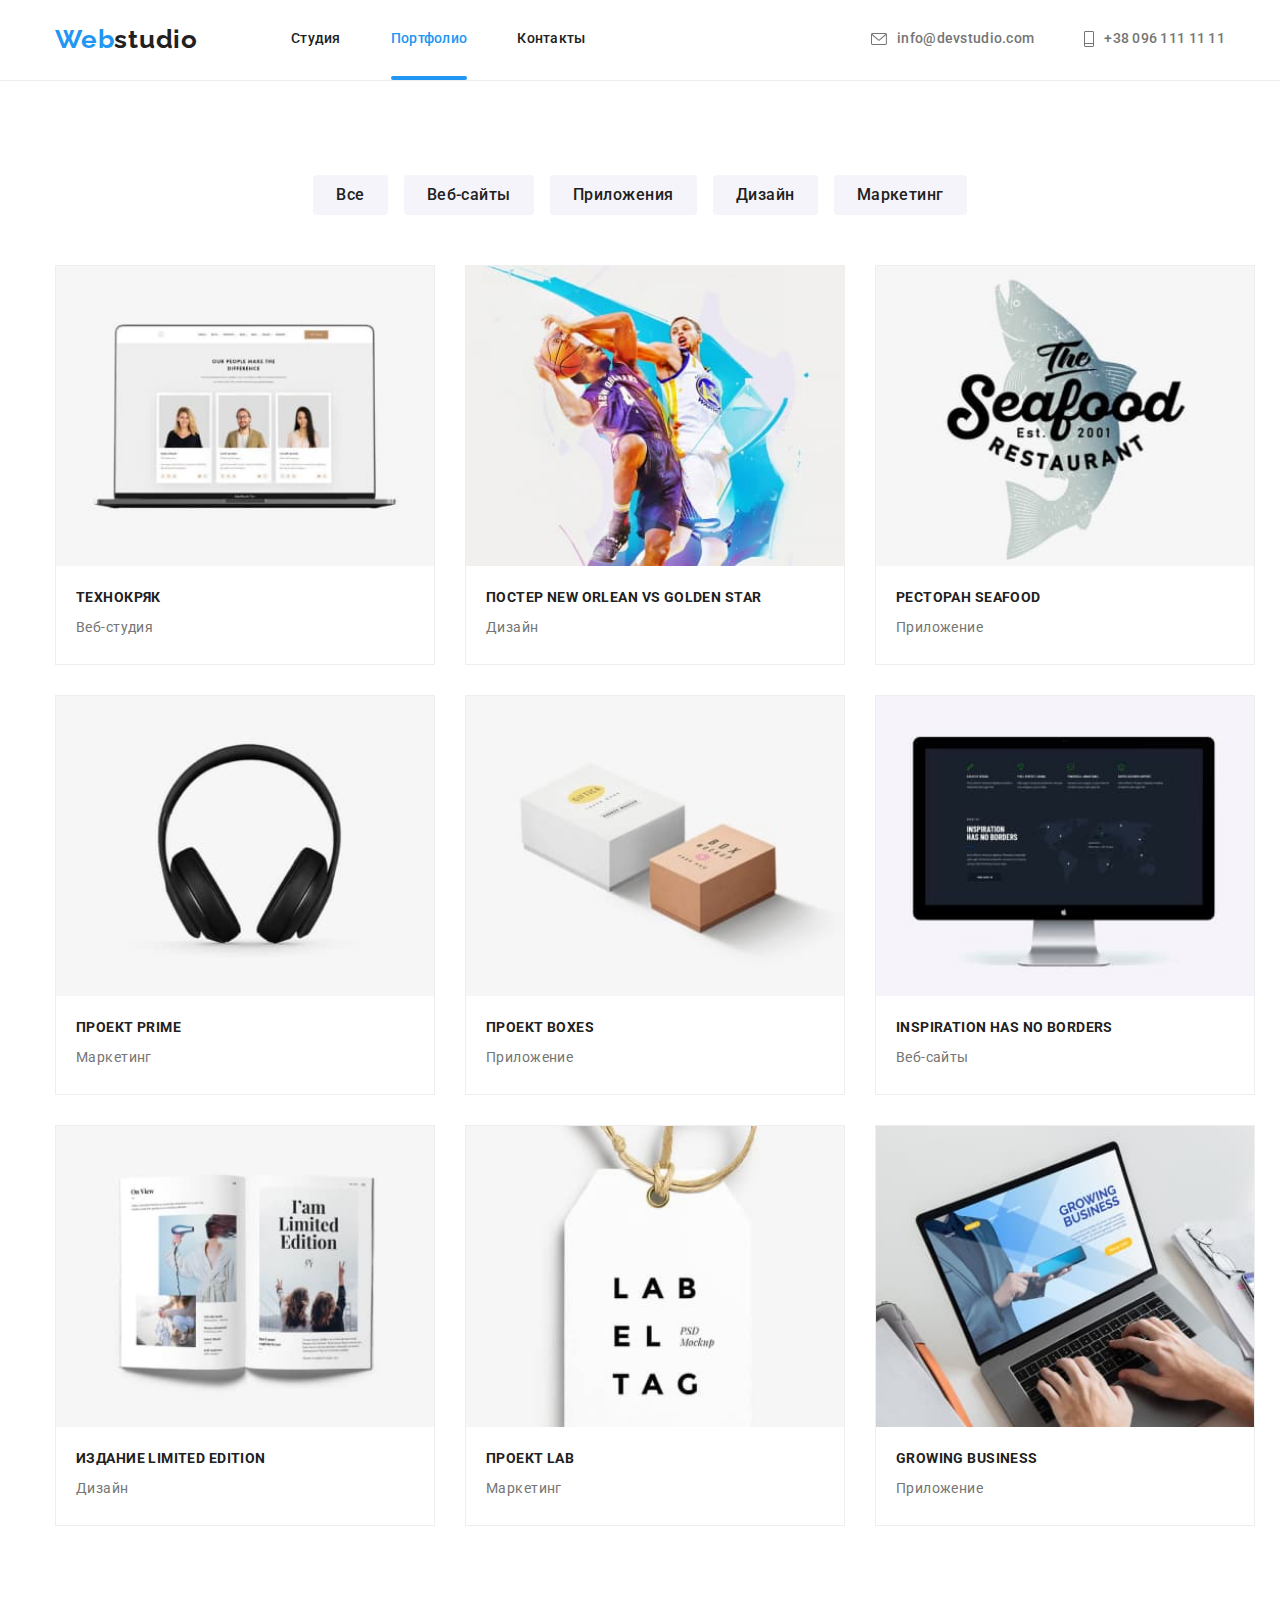
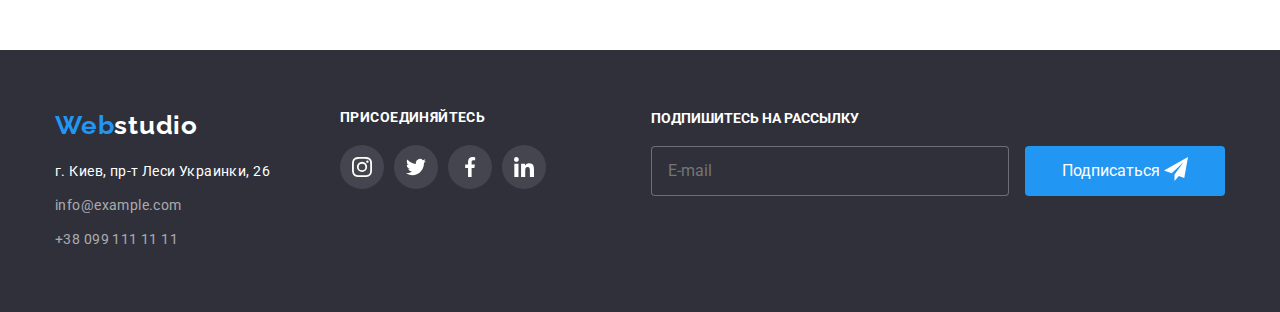
==== portfolio.html @ 9c96a037 "скопированы файлы дз7" ====
<!DOCTYPE html>
<html lang="ru">
<head>
    <meta charset="UTF-8">
    <meta http-equiv="X-UA-Compatible" content="IE=edge">
    <meta name="viewport" content="width=device-width, initial-scale=1.0">
    <link rel="preconnect" href="https://fonts.googleapis.com">
    <link rel="preconnect" href="https://fonts.gstatic.com" crossorigin>
    <link
        href="https://fonts.googleapis.com/css2?family=Oleo+Script&family=Raleway:wght@700&family=Roboto:wght@400;500;700;900&display=swap"
        rel="stylesheet">
    <!-- <link rel="stylesheet" href="./css/modern-normalize.css">
    <link rel="stylesheet" href="./css/styles.css"> -->
    <link rel="stylesheet" href="./css/main.min.css">
    <title class="title">Портфолио</title>
</head>
<body>
    <header class="header">
        <div class="container header__container">
        <!-- link to homepage-->
        <a class="header__logo link"  href="/"><span class="logocolor">Web</span>studio</a>
        <!--header nav section-->
        <nav class="header__nav">
            <ul class="list header__list">
                <li class="header__item"><a class="link header__link"  href="./index.html">Студия</a></li>
                <li class="header__item"><a class="link header__link current"  href="./portfolio.html">Портфолио</a></li>
                <li class="header__item"><a class="link header__link"  href="/Контакты">Контакты</a></li>
            </ul>
        </nav>
        <div class="header-contact">
            <ul class="list header__list">
                <!-- Link to e-mail address -->
                <li class="header__item">
                    <a class="link header__link-contact" href="mailto:info@devstudio.com">
                        <svg class="header__icon" width="16" height="12">
                            <use href="./images/symbol-defs.svg#icon-mail"></use>
                        </svg>
                        info@devstudio.com
                    </a>
                </li>
                <!-- Link to phone number  -->
                <li class="header__item">
                    <a class="link header__link-contact" href="tel:+380961111111">
                        <svg class="header__icon" width="10" height="16">
                            <use href="./images/symbol-defs.svg#icon-phone"></use>
                        </svg>
                        +38 096 111 11 11
                    </a>
                </li>
            </ul>
        </div>
        </div>
    </header>
    <main>
        <section class="main">
            <div class="container">
        <!-- section main-->
                <ul class="list main__list">
                    <li class="main__item"><button type="button" class="main__btn">Все</button></li>
                    <li class="main__item"><button type="button" class="main__btn">Веб-сайты</button></li>
                    <li class="main__item"><button type="button" class="main__btn">Приложения</button></li>
                    <li class="main__item"><button type="button" class="main__btn">Дизайн</button></li>
                    <li class="main__item"><button type="button" class="main__btn">Маркетинг</button></li>
                </ul>
            <!--section portfolio-->
                <ul class="list portfolio__list">
                    <li class="portfolio__item"><a class="link portfolio__link" href="">
                        <div class="overlay__thumb">
                        <img src="./images/technocryack.jpg" alt="ноутбук" width="370">
                            <div class="overlay__container">
                                <p class="overlay__text">Технокряк это современная площадка распространения коронавируса. Компании используют эту
                                    платформу для цифрового
                                    шпионажа и атак на защищённые сервера конкурентов.</p>
                            </div>
                            </div>
                            <div class="portfolio__card">
                            <h3 class="h3-title">Технокряк</h3>
                            <p class="p-text">Веб-студия</p>
                            </div>
                        </a>
                    </li>
                    <li class="portfolio__item"><a class="link portfolio__link" href="">
                        <div class="overlay__thumb">
                        <img src="./images/poster.jpg" alt="Постер" width="370">
                            <div class="overlay__container">
                                <p class="overlay__text">Технокряк это современная площадка распространения коронавируса. Компании используют эту
                                    платформу для цифрового
                                    шпионажа и атак на защищённые сервера конкурентов.</p>
                            </div>
                        </div>
                        <div class="portfolio__card">
                        <h3 class="h3-title">Постер New Orlean vs Golden Star</h3>
                        <p class="p-text">Дизайн</p>
                        </div>
                        </a>
                    </li>
                    <li class="portfolio__item"><a class="link portfolio__link" href="">
                        <div class="overlay__thumb">
                        <img src="./images/restoruantseafood.jpg" alt="Ресторан" width="370">
                            <div class="overlay__container">
                                <p class="overlay__text">Технокряк это современная площадка распространения коронавируса. Компании используют эту
                                    платформу для цифрового
                                    шпионажа и атак на защищённые сервера конкурентов.</p>
                            </div>
                        </div>
                        <div class="portfolio__card">
                        <h3 class="h3-title">Ресторан Seafood</h3>
                        <p class="p-text">Приложение</p>
                        </div>
                        </a>
                    </li>
                    <li class="portfolio__item"><a class="link portfolio__link" href="">
                        <div class="overlay__thumb">
                        <img src="./images/projectprime.jpg" alt="прайм" width="370">
                            <div class="overlay__container">
                                <p class="overlay__text">Технокряк это современная площадка распространения коронавируса. Компании используют эту
                                    платформу для цифрового
                                    шпионажа и атак на защищённые сервера конкурентов.</p>
                            </div>
                        </div>
                        <div class="portfolio__card">
                        <h3 class="h3-title">Проект Prime</h3>
                        <p class="p-text">Маркетинг</p>
                        </div>
                        </a>
                    </li>
                    <li class="portfolio__item"><a class="link portfolio__link" href="">
                        <div class="overlay__thumb">
                        <img src="./images/projectboxes.jpg" alt="коробочки" width="370">
                            <div class="overlay__container">
                                <p class="overlay__text">Технокряк это современная площадка распространения коронавируса. Компании используют эту
                                    платформу для цифрового
                                    шпионажа и атак на защищённые сервера конкурентов.</p>
                            </div>
                        </div>
                        <div class="portfolio__card">
                        <h3 class="h3-title">Проект Boxes</h3>
                        <p class="p-text">Приложение</p>
                        </div>
                        </a>
                    </li>
                    <li class="portfolio__item"><a class="link portfolio__link" href="">
                        <div class="overlay__thumb">
                        <img src="./images/insphasnoborders.jpg" alt="Вебсайт" width="370">
                            <div class="overlay__container">
                                <p class="overlay__text">Технокряк это современная площадка распространения коронавируса. Компании используют эту
                                    платформу для цифрового
                                    шпионажа и атак на защищённые сервера конкурентов.</p>
                            </div>
                        </div>
                        <div class="portfolio__card">
                        <h3 class="h3-title">Inspiration has no Borders</h3>
                        <p class="p-text">Веб-сайты</p>
                        </div>
                        </a>
                    </li>
                    <li class="portfolio__item"><a class="link portfolio__link" href="">
                        <div class="overlay__thumb">
                        <img src="./images/limedition.jpg" alt="журнал" width="370">
                            <div class="overlay__container">
                                <p class="overlay__text">Технокряк это современная площадка распространения коронавируса. Компании используют эту
                                    платформу для цифрового
                                    шпионажа и атак на защищённые сервера конкурентов.</p>
                            </div>
                        </div>
                        <div class="portfolio__card">
                        <h3 class="h3-title">Издание Limited Edition</h3>
                        <p class="p-text">Дизайн</p>
                        </div>
                        </a>
                    </li>
                    <li class="portfolio__item"><a class="link portfolio__link" href="">
                        <div class="overlay__thumb">
                        <img src="./images/projectlab.jpg" alt="Бирка" width="370">
                            <div class="overlay__container">
                                <p class="overlay__text">Технокряк это современная площадка распространения коронавируса. Компании используют эту
                                    платформу для цифрового
                                    шпионажа и атак на защищённые сервера конкурентов.</p>
                            </div>
                        </div>
                        <div class="portfolio__card">
                        <h3 class="h3-title">Проект LAB</h3>
                        <p class="p-text">Маркетинг</p>
                        </div>
                        </a>
                    </li>
                    <li class="portfolio__item"><a class="link portfolio__link" href="">
                        <div class="overlay__thumb">
                        <img src="./images/growingbusiness.jpg" alt="работа на ноутбуке" width="370">
                            <div class="overlay__container">
                                <p class="overlay__text">Технокряк это современная площадка распространения коронавируса. Компании используют эту
                                    платформу для цифрового
                                    шпионажа и атак на защищённые сервера конкурентов.</p>
                            </div>
                        </div>
                        <div class="portfolio__card">
                        <h3 class="h3-title">Growing Business</h3>
                        <p class="p-text">Приложение</p>
                        </div>
                        </a>
                    </li>
                </ul>
            </div>
        </section>
    </main>
<footer class="footer">
    <div class="container footer__container">
        <!--link to homepage-->
        <div class="footer__contact">
            <a class="footer__logo link" href="/"><span class="logocolor">Web</span>studio</a>
            <address class="footer__address">
                <ul class="list footer__list">
                    <li class="footer__item"><a class="link footer__link" href="https://goo.gl/maps/7gnmi9hPNEsTikb38"
                            target="_blank">г. Киев, пр-т Леси Украинки, 26</a></li>
                    <li class="footer__item"><a class="link footer__link footer__mail"
                            href="mailto:info@example.com">info@example.com</a></li>
                    <li class="footer__item"><a class="link footer__link footer__tel" href="tel:+380991111111">+38 099
                            111 11 11</a></li>
                </ul>
            </address>
        </div>
        <div>
            <h2 class="h2-title footer__title">ПРИСОЕДИНЯЙТЕСЬ</h2>
            <ul class="list footer__sociallist">
                <li class="footer__socialitem"><a class="link footer__sociallink" href="">
                        <svg class="footer__socialicon">
                            <use href="./images/symbol-defs.svg#icon-instagram"></use>
                        </svg>
                    </a></li>
                <li class="footer__socialitem"><a class="link footer__sociallink" href="">
                        <svg class="footer__socialicon">
                            <use href="./images/symbol-defs.svg#icon-twitter"></use>
                        </svg>
                    </a></li>
                <li class="footer__socialitem"><a class="link footer__sociallink" href="">
                        <svg class="footer__socialicon">
                            <use href="./images/symbol-defs.svg#icon-facebook"></use>
                        </svg>
                    </a></li>
                <li class="footer__socialitem"><a class="link footer__sociallink" href="">
                        <svg class="footer__socialicon">
                            <use href="./images/symbol-defs.svg#icon-linkedin"></use>
                        </svg>
                    </a></li>
            </ul>
        </div>
        <!-- form email-->
        <form action="#" class="form-email">
            <div class="form-email__field">
                <h3 class="form-email__title">ПОДПИШИТЕСЬ НА РАССЫЛКУ</h3>
                <input type="email" name="email" placeholder="E-mail" class="form-email__input">
                <button type="submit" class="form-email__button">
                    Подписаться<span>
                        <svg class="form-email__icon" width="24" height="24">
                            <use href="./images/symbol-defs.svg#icon-send"></use>
                        </svg>
                    </span>
                </button>



            </div>
        </form>
    </div>
</footer>

</body>
</html>
---- css/styles.css ----
p,
h1,
h2,
h3,
h4,
h5,
h6 {
  margin: 0;
}
ul {
  margin: 0;
  padding: 0;
}
button {
  cursor: pointer;
  border: none;
}
img {
  display: block;
  width: 100%;
  height: auto;
}

.container {
  width: 1200px;
  padding-left: 15px;
  padding-right: 15px;
  margin: 0 auto;
}
:root {
  --basecolor1: #ffffff;
  --basecolor2: #212121;
  --basecolor3hover: #2196f3;
}
body {
  font-family: Roboto, sans-serif;
  color: var(--basecolor2);
  background-color: var(--basecolor1);
  margin: 0;
}

.list {
  list-style: none;
}
.link {
  text-decoration: none;
}

.h2-title {
  font-weight: 700;
  font-size: 36px;
  line-height: 1.11;
  text-align: center;
  letter-spacing: 0.03em;

  color: var(--basecolor2);

  margin-bottom: 50px;
}
.h3-title {
  font-weight: 700;
  font-size: 14px;
  line-height: 1.14;
  letter-spacing: 0.03em;
  text-transform: uppercase;

  color: var(--basecolor2);

  padding-bottom: 10px;
}
.p-text {
  font-weight: 400;
  font-size: 14px;
  line-height: 1.71;
  letter-spacing: 0.03em;

  color: #757575;
}

/* ---header----*/
.header {
  background-color: inherit;
  border-bottom: 1px solid #ececec;
}
.header__container {
  display: flex;
  align-items: center;
  padding-top: 24px;
  padding-bottom: 25px;
}
.header__logo {
  font-family: Raleway;
  font-weight: 700;
  font-size: 26px;
  line-height: 1.19;
  letter-spacing: 0.03em;
  color: var(--basecolor2);
  margin-right: 93px;
}
.logocolor {
  font-family: Raleway;
  font-weight: 700;
  font-size: 26px;
  line-height: 1.19;
  letter-spacing: 0.03em;
  color: var(--basecolor3hover);
}

.header__list {
  display: flex;
}
.header-contact .link {
  font-weight: 500;
  font-size: 14px;
  line-height: 1.14;
  letter-spacing: 0.02em;
  color: #757575;
}
.header__item:not(:last-child) {
  margin-right: 50px;
}
.header__link {
  font-weight: 500;
  font-size: 14px;
  line-height: 1.14;
  letter-spacing: 0.02em;
  color: var(--basecolor2);
}
.header-contact {
  margin-left: auto;
}
.header__item:not(:last-child) {
  margin-right: 50px;
}
.header__item .link {
  display: flex;
  justify-content: center;
  align-items: center;
}

.header__link-contact {
  display: block;
  text-decoration: none;
}
.header__list .link {
  transition: color 250ms cubic-bezier(0.4, 0, 0.2, 1);
}

.header__list .link:hover,
.header__list .link:focus {
  color: var(--basecolor3hover);
}
.header__icon {
  margin-right: 10px;
  fill: currentColor;
}

/*---make order-- */
.make-order {
  background-color: #2f303a;
  background-image: linear-gradient(
      rgba(47, 48, 58, 0.4),
      rgba(47, 48, 58, 0.4)
    ),
    url(../images/makeorderbackground.jpg);
  background-repeat: no-repeat;
  background-position: center;
  background-size: cover;
  padding-top: 200px;
  padding-bottom: 200px;
}
.make-order__title {
  font-family: Roboto;
  font-style: normal;
  font-weight: 900;
  font-size: 44px;
  line-height: 60px;
  text-align: center;
  letter-spacing: 0.06em;
  text-transform: uppercase;
  color: var(--basecolor1);
  margin: 0 auto 30px;
  max-width: 700px;
}
.make-order__button {
  color: var(--basecolor1);
  background: var(--basecolor3hover);
  text-align: center;
  margin: 0 auto;
  display: block;
  width: 200px;
  height: 50px;
  box-shadow: 0px 4px 4px rgba(0, 0, 0, 0.15);
  border-radius: 4px;
  transition: color 250ms cubic-bezier(0.4, 0, 0.2, 1),
    background-color 250ms cubic-bezier(0.4, 0, 0.2, 1),
    box-shadow 250ms cubic-bezier(0.4, 0, 0.2, 1);
}
.make-order__button:hover,
.make-order__button:focus {
  background: #188ce8;
}
.current {
  color: var(--basecolor3hover);
  position: relative;
}
.current::after {
  content: "";
  position: absolute;
  width: 100%;
  height: 4px;
  border-radius: 4px;
  background-color: var(--basecolor3hover);
  left: 0;
  bottom: -33px;
}
/* ---features--- */
.features {
  padding-top: 94px;
}
.features__list {
  display: flex;
}
.features__item {
  width: 270px;
  margin-right: 30px;
}
.features__item:last-child {
  margin-right: 0;
}

.features__icon {
  display: flex;
  justify-content: center;
  align-items: center;
  height: 120px;
  border-radius: 4px;
  background-color: #f5f4fa;
  background-position: center;
  margin-bottom: 30px;
}

/* ---our work---- */
.our-work {
  padding-top: 94px;
  padding-bottom: 94px;
}
.our-work__list {
  display: flex;
}
.our-work__item + .our-work__item {
  margin-left: 30px;
}
.our-work__item:first-child {
  margin-left: 0;
}
.our-work__img {
  position: relative;
}
.our-work__text {
  position: absolute;
  width: 370px;
  height: 70px;
  display: flex;
  justify-content: center;
  align-items: center;
  bottom: 0;
  left: 0;
  font-size: 14px;
  font-weight: 700;
  line-height: 1, 14;
  letter-spacing: 0.03em;
  text-align: center;
  color: var(--basecolor1);
  background-color: rgba(47, 48, 58, 0.8);
}
/* --- our team--- */
.our-team {
  padding-top: 94px;
  background: #f5f4fa;
  padding-bottom: 94px;
}
.our-team__list {
  display: flex;
}
.our-team__item {
  width: 270px;
  background: var(--basecolor1);
  /* material shadow v1 */
  box-shadow: 0px 1px 3px rgba(0, 0, 0, 0.12), 0px 1px 1px rgba(0, 0, 0, 0.14),
    0px 2px 1px rgba(0, 0, 0, 0.2);
  border-radius: 0px 0px 4px 4px;
  margin-left: 30px;
  align-items: center;
}
.our-team__item:first-child {
  margin-left: 0;
}
.our-team__card {
  margin: 30px auto;
}

.our-team__name {
  margin-top: 30px;
  /* identical to box height */
  text-align: center;
  letter-spacing: 0.03em;
}
.our-team__post {
  /* identical to box height */
  text-align: center;
  letter-spacing: 0.03em;
}
.our-team__title {
  margin-bottom: 50px;
}
.our-team__sociallist {
  display: flex;
  justify-content: center;
}
.our-team__socialitem + .our-team__socialitem {
  margin-left: 10px;
}
.our-team__sociallink {
  width: 44px;
  height: 44px;
  display: flex;
  justify-content: center;
  align-items: center;
  border-radius: 50%;
  transition: background-color 250ms cubic-bezier(0.4, 0, 0.2, 1);
}
.our-team__sociallink:hover,
.our-team__sociallink:focus {
  background-color: var(--basecolor3hover);
}
.our-team__sociallink:hover .our-team__socialicon,
.our-team__sociallink:focus .our-team__socialicon {
  fill: var(--basecolor1);
}
.our-team__socialicon {
  width: 20px;
  height: 20px;
  fill: #afb1b8;
  transition: fill 250ms cubic-bezier(0.4, 0, 0.2, 1);
}

/* ---customers--- */
.customers {
  padding-top: 94px;
  padding-bottom: 94px;
}
.customers__title {
  margin-bottom: 50px;
}
.customers__list {
  display: flex;
  justify-content: center;
}
.customers__item {
  margin-right: 30px;
}
.customers__item:last-child {
  margin-right: 0;
}
.customers__item:hover {
  color: var(--basecolor3hover);
}
.customers__link {
  display: flex;
  justify-content: center;
  align-items: center;
  width: 170px;
  height: 92px;
  border: 1px solid;
  color: #afb1b8;
  border-color: #afb1b8;
  border-radius: 4px;
  transition: color 250ms cubic-bezier(0.4, 0, 0.2, 1),
    border-color 250ms cubic-bezier(0.4, 0, 0.2, 1);
}
.customers__link:hover,
.customers__link:focus {
  border-color: var(--basecolor3hover);
  color: var(--basecolor3hover);
}
.customers__icon {
  fill: currentColor;
}
/* ---footer---- */
.footer {
  background: #2f303a;
  padding-top: 60px;
  padding-bottom: 60px;
}
.footer__list {
}
.footer__item {
  margin-bottom: 10px;
}
.footer__item:last-child {
  margin-bottom: 0;
}
.footer__link {
  font-family: inherit;
  font-weight: 400;
  font-size: 14px;
  line-height: 1.71;
  letter-spacing: 0.03em;
  color: var(--basecolor1);
  transition: color 250ms cubic-bezier(0.4, 0, 0.2, 1);
}
.footer__link:hover,
.footer__link:focus {
  font-family: inherit;
  font-weight: 400;
  font-size: 14px;
  line-height: 1.71;
  letter-spacing: 0.03em;
  color: var(--basecolor3hover);
}
.footer__mail,
.footer__tel {
  color: rgba(255, 255, 255, 0.6);
}
.footer__logo {
  display: block;
  font-family: Raleway;
  font-style: normal;
  font-weight: 700;
  font-size: 26px;
  line-height: 1.19;
  letter-spacing: 0.03em;
  color: var(--basecolor1);
  margin-bottom: 20px;
}
.footer__address {
  font-style: normal;
}
.footer__container {
  display: flex;
}
.footer__contact {
  margin-right: 70px;
}
.footer__title {
  color: var(--basecolor1);
  font-size: 14px;
  line-height: 1, 17;
  text-align: left;
  margin-bottom: 20px;
}
.footer__sociallist {
  display: flex;
}
.footer__socialitem {
  margin-right: 10px;
}
.footer__sociallink {
  width: 44px;
  height: 44px;
  background-color: rgba(255, 255, 255, 0.1);
  display: flex;
  justify-content: center;
  align-items: center;
  border-radius: 50%;
  transition: background-color 250ms cubic-bezier(0.4, 0, 0.2, 1);
}
.footer__sociallink:hover {
  background-color: var(--basecolor3hover);
}
.footer__socialicon {
  width: 20px;
  height: 20px;
  fill: var(--basecolor1);
}

/* form email */
.form-email {
  display: block;
  margin-left: auto;
}
.form-email__title {
  font-style: bold;
  font-size: 14px;
  line-height: 1, 14;
  color: var(--basecolor1);
  margin-bottom: 20px;
}
.form-email__button {
  justify-content: center;
  width: 200px;
  height: 50px;
  background-color: var(--basecolor3hover);
  border-radius: 4px;
  margin-left: 12px;
  text-align: center;
  padding-bottom: 10px;
  color: var(--basecolor1);
}
.form-email__input {
  width: 358px;
  height: 50px;
  border: 1px solid rgba(255, 255, 255, 0.3);
  border-radius: 4px;
  background-color: #2f303a;
  color: var(--basecolor1);
  padding-left: 16px;
}
.form-email__field input {
  margin: 0;
}
.form-email__icon {
  fill: var(--basecolor1);
  transform: translateY(5px);
}
/* ---main---- */
.main {
  padding-top: 94px;
  padding-bottom: 94px;
}
.main__list {
  display: flex;
  justify-content: center;
  margin-bottom: 50px;
}
.main__item {
  margin-left: 8px;
  border-radius: 4px;
  cursor: pointer;
}
.main__item:first-child {
  margin-left: 0;
}
.main__item:not(:last-child) {
  margin-right: 8px;
}
.main__link {
}
.main__btn {
  padding: 6px 22px;
  border: 1px solid transparent;
  border-radius: 4px;
  font-family: inherit;
  font-weight: 500;
  font-size: 16px;
  line-height: 1.62;
  letter-spacing: 0.03em;
  background-color: #f5f4fa;
  color: var(--basecolor2);
  cursor: pointer;
  transition: color 250ms cubic-bezier(0.4, 0, 0.2, 1),
    background-color 250ms cubic-bezier(0.4, 0, 0.2, 1);
}
.main__list .main__btn:hover,
.main__list .main__btn:focus {
  color: var(--basecolor1);
  background: var(--basecolor3hover);
  box-shadow: 0px 3px 1px rgba(0, 0, 0, 0.1), 0px 1px 2px rgba(0, 0, 0, 0.08),
    0px 2px 2px rgba(0, 0, 0, 0.12);
}
.current-button {
  color: var(--basecolor1);
  background: var(--basecolor3hover);
  /* shadow-middle */
  box-shadow: 0px 3px 1px rgba(0, 0, 0, 0.1), 0px 1px 2px rgba(0, 0, 0, 0.08),
    0px 2px 2px rgba(0, 0, 0, 0.12);
}
/* ---portfolio---- */
.portfolio {
}
.portfolio__list {
  display: flex;
  flex-wrap: wrap;
  margin-left: -30px;
  margin-right: -30px;
}
.portfolio__item {
  flex-basis: calc((100% - 90px) / 3);
  margin-left: 30px;
  margin-bottom: 30px;
  background: var(--basecolor1);
  border: 1px solid #eeeeee;
}
.portfolio__list .portfolio__link:hover,
.portfolio__list .portfolio__link:focus {
  box-sizing: border-box;
  box-shadow: 1px 4px 6px 0px rgba(0, 0, 0, 0.161),
    0px 4px 4px 0px rgba(0, 0, 0, 0.059), 0px 1px 1px 0px rgba(0, 0, 0, 0.122);
}
.portfolio__card {
  padding: 24px 20px;
}
.portfolio__link {
  display: block;
  transition: box-shadow 250ms cubic-bezier(0.4, 0, 0.2, 1);
}
.overlay__thumb {
  position: relative;
  overflow: hidden;
  transition: 250ms cubic-bezier(0.4, 0, 0.2, 1);
}

.overlay__container {
  position: absolute;
  top: 0;
  left: 0;
  width: 100%;
  height: 100%;
  text-align: center;
  background-color: rgba(33, 150, 243, 0.9);
  transform: translateY(101%);
  transition: transform 250ms cubic-bezier(0.4, 0, 0.2, 1);
}
.overlay__text {
  font-family: Roboto;
  font-size: 18px;
  font-weight: 400;
  line-height: 1.56;
  letter-spacing: 0.03em;
  text-align: left;
  padding: 24px 63px;
  color: var(--basecolor1);
}

.portfolio__link:hover .overlay__container,
.portfolio__link:focus .overlay__container {
  transform: translateY(0);
}

/*--modal--*/

.backdrop {
  position: fixed;
  top: 0;
  left: 0;
  height: 100%;
  width: 100%;
  background-color: rgba(0, 0, 0, 0.2);
  transform: scale(1);
}
.backdrop.is-hidden {
  opacity: 0;
  pointer-events: none;
  visibility: hidden;
}
.modal {
  position: absolute;
  top: 50%;
  left: 50%;
  padding: 40px;
  width: 528px;
  height: 581px;
  background-color: var(--basecolor1);
  box-shadow: 0px 1px 3px rgba(0, 0, 0, 0.12), 0px 1px 1px rgba(0, 0, 0, 0.14),
    0px 2px 1px rgba(0, 0, 0, 0.2);
  border-radius: 4px;
  transform: translate(-50%, -50%) scale(1);
  opacity: 1;
  transition: transform 250ms cubic-bezier(0.4, 0, 0.2, 1),
    opacity 250ms cubic-bezier(0.4, 0, 0.2, 1),
    background-color 250ms cubic-bezier(0.4, 0, 0.2, 1);
}
.backdrop.is-hidden .modal {
  opacity: 0;
  transform: translate(-50%, -50%) scale(0.2);
}
.modal__button {
  position: absolute;
  top: 1vh;
  right: 1vw;
  width: 30px;
  height: 30px;
  border: 1px solid rgba(0, 0, 0, 0.1);
  border-radius: 50%;
  background-color: var(--basecolor1);
  display: flex;
  justify-content: center;
  align-items: center;
  box-sizing: border-box;
  transition: fill 250ms cubic-bezier(0.4, 0, 0.2, 1),
    box-shadow 250ms cubic-bezier(0.4, 0, 0.2, 1),
    background-color 250ms cubic-bezier(0.4, 0, 0.2, 1);
}
.icon-close {
  fill: var(--basecolor2);
}
.modal__button:hover > .icon-close {
  fill: var(--basecolor3hover);
}

.modal__title {
  font-weight: 700;
  font-size: 20px;
  line-height: 1.15;
  letter-spacing: 3%;
  text-align: center;
  margin-bottom: 20px;
}
.modal__input {
  font-weight: 12px;
  width: 100%;
  max-height: 40px;
  padding-top: 12px;
  padding-bottom: 12px;
  padding-left: 42px;
  border: 1px solid rgba(33, 33, 33, 0.2);
  border-radius: 4px;
  cursor: pointer;
  transition: border-color 250ms cubic-bezier(0.4, 0, 0.2, 1);
}
.modal__input:focus,
.modal__input:hover {
  border-color: var(--basecolor3hover);
}

.modal__btn {
  display: block;
  margin: 0 auto;
  width: 200px;
  height: 50px;
  color: var(--basecolor1);
  background-color: var(--basecolor3hover);
  box-shadow: 0px 1px 3px rgba(0, 0, 0, 0.12), 0px 1px 1px rgba(0, 0, 0, 0.14),
    0px 2px 1px rgba(0, 0, 0, 0.2);
  border-radius: 4px;
  margin-top: 20px;
  transition: background-color 250ms cubic-bezier(0.4, 0, 0.2, 1),
    box-shadow 250ms cubic-bezier(0.4, 0, 0.2, 1);
}
.modal__btn:hover,
.modal__btn:focus {
  background-color: #188ce8;
  box-shadow: 0px 1px 3px rgba(0, 0, 0, 0.12), 0px 1px 1px rgba(0, 0, 0, 0.14),
    0px 2px 1px rgba(0, 0, 0, 0.2);
}
.modal__field {
  position: relative;
  display: flex;
  flex-direction: column;
  margin-bottom: 10px;
}

.modal__label {
  display: block;
  box-sizing: border-box;
  margin-bottom: 5px;
  font-weight: 400;
  font-size: 12px;
  line-height: 1.17;
  color: #757575;
}
.checkbox {
  display: flex;
  align-items: center;
  justify-content: center;
}

.modal__icon-checkbox {
  position: absolute;
  top: 0;
  left: 0;
  display: inline-block;
  width: 16px;
  height: 15px;
  border: 2px solid var(--basecolor2);
  border-radius: 2px;
  cursor: pointer;
  transition: background-color 250ms cubic-bezier(0.4, 0, 0.2, 1),
    border-color 250ms cubic-bezier(0.4, 0, 0.2, 1);
}
.modal__input-checkbox {
  appearance: none;
  -moz-appearance: none;
  -webkit-appearance: none;
  position: absolute;
}

.modal__checkbox {
  position: relative;
  padding-left: 20px;
  font-weight: 400;
  font-size: 14px;
  line-height: 1.17;
  color: #757575;
}
.modal__input-textarea {
  min-height: 120px;
  resize: none;
  padding: 10px 20px;
}
.modal__icon {
  position: absolute;
  top: 50%;
  left: 15px;
  fill: var(--basecolor2);
  transition: fill 250ms cubic-bezier(0.4, 0, 0.2, 1);
}
.modal__link-checkbox {
  color: var(--basecolor3hover);
  padding-right: 5px;
}
.modal__input:focus ~ .modal__icon {
  fill: var(--basecolor3hover);
}
.modal__input-checkbox:checked + .modal__icon-checkbox {
  background-color: var(--basecolor3hover);
  background-image: url(../images/iconcheck.svg);
  background-size: contain;
  background-origin: border-box;
  border-color: var(--basecolor3hover);
}
---- css/main.min.css ----
/*! modern-normalize v1.1.0 | MIT License | https://github.com/sindresorhus/modern-normalize */*,::before,::after{box-sizing:border-box}html{line-height:1.15;-webkit-text-size-adjust:100%;-moz-tab-size:4;tab-size:4}body{margin:0;font-family:system-ui,-apple-system,"Segoe UI",Roboto,Helvetica,Arial,sans-serif,"Apple Color Emoji","Segoe UI Emoji"}hr{height:0;color:inherit}abbr[title]{text-decoration:underline dotted}b,strong{font-weight:bolder}code,kbd,samp,pre{font-family:ui-monospace, SFMono-Regular, Consolas, "Liberation Mono", Menlo, monospace;font-size:1em}small{font-size:80%}sub,sup{font-size:75%;line-height:0;position:relative;vertical-align:baseline}sub{bottom:-0.25em}sup{top:-0.5em}table{text-indent:0;border-color:inherit}button,input,optgroup,select,textarea{font-family:inherit;font-size:100%;line-height:1.15;margin:0}button,select{text-transform:none}button,[type="button"],[type="reset"],[type="submit"]{-webkit-appearance:button}::-moz-focus-inner{border-style:none;padding:0}:-moz-focusring{outline:1px dotted ButtonText}:-moz-ui-invalid{box-shadow:none}legend{padding:0}progress{vertical-align:baseline}::-webkit-inner-spin-button,::-webkit-outer-spin-button{height:auto}[type="search"]{-webkit-appearance:textfield;outline-offset:-2px}::-webkit-search-decoration{-webkit-appearance:none}::-webkit-file-upload-button{-webkit-appearance:button;font:inherit}summary{display:list-item}:root{--basecolor1: #ffffff;--basecolor2: #212121;--basecolor3hover: #2196f3}p,h1,h2,h3,h4,h5,h6{margin:0}ul{margin:0;padding:0}button{cursor:pointer;border:none}img{display:block;width:100%;height:auto}.h2-title{font-weight:700;font-size:36px;line-height:1.11;text-align:center;letter-spacing:0.03em;color:var(--basecolor2);margin-bottom:50px}.h3-title{font-weight:700;font-size:14px;line-height:1.14;letter-spacing:0.03em;text-transform:uppercase;color:var(--basecolor2);padding-bottom:10px}.p-text{font-weight:400;font-size:14px;line-height:1.71;letter-spacing:0.03em;color:#757575}.container{width:1200px;padding-left:15px;padding-right:15px;margin:0 auto}body{font-family:Roboto, sans-serif;color:var(--basecolor2);background-color:var(--basecolor1);margin:0}.list{list-style:none}.link{text-decoration:none}.header{background-color:inherit;border-bottom:1px solid #ececec}.header__container{display:flex;align-items:center;padding-top:24px;padding-bottom:25px}.header__logo{font-family:Raleway;font-weight:700;font-size:26px;line-height:1.19;letter-spacing:0.03em;color:var(--basecolor2);margin-right:93px}.logocolor{font-family:Raleway;font-weight:700;font-size:26px;line-height:1.19;letter-spacing:0.03em;color:var(--basecolor3hover)}.header__list{display:flex}.header-contact .link{font-weight:500;font-size:14px;line-height:1.14;letter-spacing:0.02em;color:#757575}.header__item:not(:last-child){margin-right:50px}.header__link{font-weight:500;font-size:14px;line-height:1.14;letter-spacing:0.02em;color:var(--basecolor2)}.header-contact{margin-left:auto}.header__item:not(:last-child){margin-right:50px}.header__item .link{display:flex;justify-content:center;align-items:center}.header__link-contact{display:block;text-decoration:none}.header__list .link{transition:color 250ms cubic-bezier(0.4, 0, 0.2, 1)}.header__list .link:hover,.header__list .link:focus{color:var(--basecolor3hover)}.header__icon{margin-right:10px;fill:currentColor}@media (max-width: 480px){.header__list{display:none}}.make-order{background-color:#2f303a;background-image:linear-gradient(rgba(47,48,58,0.4), rgba(47,48,58,0.4)),url(../images/makeorderbackground.jpg);background-repeat:no-repeat;background-position:center;background-size:cover;padding-top:200px;padding-bottom:200px}.make-order__title{font-family:Roboto;font-style:normal;font-weight:900;font-size:44px;line-height:1.36;text-align:center;letter-spacing:0.06em;text-transform:uppercase;color:var(--basecolor1);margin:0 auto 30px;max-width:700px}.make-order__button{color:var(--basecolor1);background:var(--basecolor3hover);text-align:center;margin:0 auto;display:block;width:200px;height:50px;box-shadow:0px 4px 4px rgba(0,0,0,0.15);border-radius:4px;transition:color 250ms cubic-bezier(0.4, 0, 0.2, 1),background-color 250ms cubic-bezier(0.4, 0, 0.2, 1),box-shadow 250ms cubic-bezier(0.4, 0, 0.2, 1)}.make-order__button:hover,.make-order__button:focus{background:#188ce8}.current{color:var(--basecolor3hover);position:relative}.current::after{content:"";position:absolute;width:100%;height:4px;border-radius:4px;background-color:var(--basecolor3hover);left:0;bottom:-33px}@media (max-width: 480px){.make-order__title{font-size:26px;line-height:1.61}}.features{padding-top:94px}.features__list{display:flex}.features__item{width:270px;margin-right:30px}.features__item:last-child{margin-right:0}.features__icon{display:flex;justify-content:center;align-items:center;height:120px;border-radius:4px;background-color:#f5f4fa;background-position:center;margin-bottom:30px}.our-work{padding-top:94px;padding-bottom:94px}.our-work__list{display:flex}.our-work__item+.our-work__item{margin-left:30px}.our-work__item:first-child{margin-left:0}.our-work__img{position:relative}.our-work__text{position:absolute;width:370px;height:70px;display:flex;justify-content:center;align-items:center;bottom:0;left:0;font-size:14px;font-weight:700;line-height:1, 14;letter-spacing:0.03em;text-align:center;color:var(--basecolor1);background-color:rgba(47,48,58,0.8)}.our-team{padding-top:94px;background:#f5f4fa;padding-bottom:94px}.our-team__list{display:flex}.our-team__item{width:270px;background:var(--basecolor1);box-shadow:0px 1px 3px rgba(0,0,0,0.12),0px 1px 1px rgba(0,0,0,0.14),0px 2px 1px rgba(0,0,0,0.2);border-radius:0px 0px 4px 4px;margin-left:30px;align-items:center}.our-team__item:first-child{margin-left:0}.our-team__card{margin:30px auto}.our-team__name{margin-top:30px;text-align:center;letter-spacing:0.03em}.our-team__post{text-align:center;letter-spacing:0.03em}.our-team__title{margin-bottom:50px}.our-team__sociallist{display:flex;justify-content:center}.our-team__socialitem+.our-team__socialitem{margin-left:10px}.our-team__sociallink{width:44px;height:44px;display:flex;justify-content:center;align-items:center;border-radius:50%;transition:background-color 250ms cubic-bezier(0.4, 0, 0.2, 1)}.our-team__sociallink:hover,.our-team__sociallink:focus{background-color:var(--basecolor3hover)}.our-team__sociallink:hover .our-team__socialicon,.our-team__sociallink:focus .our-team__socialicon{fill:var(--basecolor1)}.our-team__socialicon{width:20px;height:20px;fill:#afb1b8;transition:fill 250ms cubic-bezier(0.4, 0, 0.2, 1)}.customers{padding-top:94px;padding-bottom:94px}.customers__title{margin-bottom:50px}.customers__list{display:flex;justify-content:center}.customers__item{margin-right:30px}.customers__item:hover{color:var(--basecolor3hover)}.customers__item:last-child{margin-right:0}.customers__link{display:flex;justify-content:center;align-items:center;width:170px;height:92px;border:1px solid;color:#afb1b8;border-color:#afb1b8;border-radius:4px;transition:color 250ms cubic-bezier(0.4, 0, 0.2, 1),border-color 250ms cubic-bezier(0.4, 0, 0.2, 1)}.customers__link:hover,.customers__link:focus{border-color:var(--basecolor3hover);color:var(--basecolor3hover)}.customers__icon{fill:currentColor}.footer{background:#2f303a;padding-top:60px;padding-bottom:60px}.footer__item{margin-bottom:10px}.footer__item:last-child{margin-bottom:0}.footer__link{font-family:inherit;font-weight:400;font-size:14px;line-height:1.71;letter-spacing:0.03em;color:var(--basecolor1);transition:color 250ms cubic-bezier(0.4, 0, 0.2, 1)}.footer__link:hover,.footer__link:focus{color:var(--basecolor3hover)}.footer__mail,.footer__tel{color:rgba(255,255,255,0.6)}.footer__logo{display:block;font-family:Raleway;font-style:normal;font-weight:700;font-size:26px;line-height:1.19;letter-spacing:0.03em;color:var(--basecolor1);margin-bottom:20px}.footer__address{font-style:normal}.footer__container{display:flex}.footer__contact{margin-right:70px}.footer__title{color:var(--basecolor1);font-size:14px;line-height:1, 17;text-align:left;margin-bottom:20px}.footer__sociallist{display:flex}.footer__socialitem{margin-right:10px}.footer__sociallink{width:44px;height:44px;background-color:rgba(255,255,255,0.1);display:flex;justify-content:center;align-items:center;border-radius:50%;transition:background-color 250ms cubic-bezier(0.4, 0, 0.2, 1)}.footer__sociallink:hover{background-color:var(--basecolor3hover)}.footer__socialicon{width:20px;height:20px;fill:var(--basecolor1)}.form-email{display:block;margin-left:auto}.form-email__title{font-style:bold;font-size:14px;line-height:1, 14;color:var(--basecolor1);margin-bottom:20px}.form-email__button{justify-content:center;width:200px;height:50px;background-color:var(--basecolor3hover);border-radius:4px;margin-left:12px;text-align:center;padding-bottom:10px;color:var(--basecolor1)}.form-email__input{width:358px;height:50px;border:1px solid rgba(255,255,255,0.3);border-radius:4px;background-color:#2f303a;color:var(--basecolor1);padding-left:16px}.form-email__field input{margin:0}.form-email__icon{fill:var(--basecolor1);transform:translateY(5px)}.main{padding-top:94px;padding-bottom:94px}.main__list{display:flex;justify-content:center;margin-bottom:50px}.main__item{margin-left:8px;border-radius:4px;cursor:pointer}.main__item:first-child{margin-left:0}.main__item:not(:last-child){margin-right:8px}.main__btn{padding:6px 22px;border:1px solid transparent;border-radius:4px;font-family:inherit;font-weight:500;font-size:16px;line-height:1.62;letter-spacing:0.03em;background-color:#f5f4fa;color:var(--basecolor2);cursor:pointer;transition:color 250ms cubic-bezier(0.4, 0, 0.2, 1),background-color 250ms cubic-bezier(0.4, 0, 0.2, 1)}.main__list .main__btn:hover,.main__list .main__btn:focus{color:var(--basecolor1);background:var(--basecolor3hover);box-shadow:0px 3px 1px rgba(0,0,0,0.1),0px 1px 2px rgba(0,0,0,0.08),0px 2px 2px rgba(0,0,0,0.12)}.current-button{color:var(--basecolor1);background:var(--basecolor3hover);box-shadow:0px 3px 1px rgba(0,0,0,0.1),0px 1px 2px rgba(0,0,0,0.08),0px 2px 2px rgba(0,0,0,0.12)}.portfolio__list{display:flex;flex-wrap:wrap;margin-left:-30px;margin-right:-30px}.portfolio__item{flex-basis:calc((100% - 90px) / 3);margin-left:30px;margin-bottom:30px;background:var(--basecolor1);border:1px solid #eeeeee}.portfolio__card{padding:24px 20px}.portfolio__link{display:block;transition:box-shadow 250ms cubic-bezier(0.4, 0, 0.2, 1)}.portfolio__link:hover .overlay__container,.portfolio__link:focus .overlay__container{transform:translateY(0)}.portfolio__list .portfolio__link:hover .overlay__container:hover,.portfolio__list .portfolio__link:hover .overlay__container:focus,.portfolio__list .portfolio__link:focus .overlay__container:hover,.portfolio__list .portfolio__link:focus .overlay__container:focus{box-sizing:border-box;box-shadow:1px 4px 6px 0px rgba(0,0,0,0.161),0px 4px 4px 0px rgba(0,0,0,0.059),0px 1px 1px 0px rgba(0,0,0,0.122)}.overlay__thumb{position:relative;overflow:hidden;transition:250ms cubic-bezier(0.4, 0, 0.2, 1)}.overlay__container{position:absolute;top:0;left:0;width:100%;height:100%;text-align:center;background-color:rgba(33,150,243,0.9);transform:translateY(101%);transition:transform 250ms cubic-bezier(0.4, 0, 0.2, 1)}.overlay__text{font-family:Roboto;font-size:18px;font-weight:400;line-height:1.56;letter-spacing:0.03em;text-align:left;padding:24px 63px;color:var(--basecolor1)}.backdrop{position:fixed;top:0;left:0;height:100%;width:100%;background-color:rgba(0,0,0,0.2);transform:scale(1)}.backdrop.is-hidden{opacity:0;pointer-events:none;visibility:hidden}.modal{position:absolute;top:50%;left:50%;padding:40px;width:528px;height:581px;background-color:var(--basecolor1);box-shadow:0px 1px 3px rgba(0,0,0,0.12),0px 1px 1px rgba(0,0,0,0.14),0px 2px 1px rgba(0,0,0,0.2);border-radius:4px;transform:translate(-50%, -50%) scale(1);opacity:1;transition:transform 250ms cubic-bezier(0.4, 0, 0.2, 1),opacity 250ms cubic-bezier(0.4, 0, 0.2, 1),background-color 250ms cubic-bezier(0.4, 0, 0.2, 1)}.backdrop.is-hidden .modal{opacity:0;transform:translate(-50%, -50%) scale(0.2)}.modal__button{position:absolute;top:1vh;right:1vw;width:30px;height:30px;border:1px solid rgba(0,0,0,0.1);border-radius:50%;background-color:var(--basecolor1);display:flex;justify-content:center;align-items:center;box-sizing:border-box;transition:fill 250ms cubic-bezier(0.4, 0, 0.2, 1),box-shadow 250ms cubic-bezier(0.4, 0, 0.2, 1),background-color 250ms cubic-bezier(0.4, 0, 0.2, 1)}.icon-close{fill:var(--basecolor2)}.modal__button:hover>.icon-close{fill:var(--basecolor3hover)}.modal__title{font-weight:700;font-size:20px;line-height:1.15;letter-spacing:3%;text-align:center;margin-bottom:20px}.modal__input{font-weight:12px;width:100%;max-height:40px;padding-top:12px;padding-bottom:12px;padding-left:42px;border:1px solid rgba(33,33,33,0.2);border-radius:4px;cursor:pointer;transition:border-color 250ms cubic-bezier(0.4, 0, 0.2, 1)}.modal__input:focus,.modal__input:hover{border-color:var(--basecolor3hover)}.modal__btn{display:block;margin:0 auto;width:200px;height:50px;color:var(--basecolor1);background-color:var(--basecolor3hover);box-shadow:0px 1px 3px rgba(0,0,0,0.12),0px 1px 1px rgba(0,0,0,0.14),0px 2px 1px rgba(0,0,0,0.2);border-radius:4px;margin-top:20px;transition:background-color 250ms cubic-bezier(0.4, 0, 0.2, 1),box-shadow 250ms cubic-bezier(0.4, 0, 0.2, 1)}.modal__btn:hover,.modal__btn:focus{background-color:#188ce8;box-shadow:0px 1px 3px rgba(0,0,0,0.12),0px 1px 1px rgba(0,0,0,0.14),0px 2px 1px rgba(0,0,0,0.2)}.modal__field{position:relative;display:flex;flex-direction:column;margin-bottom:10px}.modal__label{display:block;box-sizing:border-box;margin-bottom:5px;font-weight:400;font-size:12px;line-height:1.17;color:#757575}.checkbox{display:flex;align-items:center;justify-content:center}.icon-checkbox{position:absolute;top:0;left:0;display:inline-block;width:16px;height:15px;border:2px solid var(--basecolor2);border-radius:2px;cursor:pointer;transition:background-color 250ms cubic-bezier(0.4, 0, 0.2, 1),border-color 250ms cubic-bezier(0.4, 0, 0.2, 1)}.modalinput-checkbox{appearance:none;-moz-appearance:none;-webkit-appearance:none;position:absolute}.modal__checkbox{position:relative;padding-left:20px;font-weight:400;font-size:14px;line-height:1.17;color:#757575}.modal__input--textarea{min-height:120px;resize:none;padding:10px 20px}.modal__icon{position:absolute;top:50%;left:15px;fill:var(--basecolor2);transition:fill 250ms cubic-bezier(0.4, 0, 0.2, 1)}.modal__input:focus ~ .modal__icon{fill:var(--basecolor3hover)}.modal__link--checkbox{color:var(--basecolor3hover);padding-right:5px}.modalinput-checkbox:checked+.icon-checkbox{background-color:var(--basecolor3hover);background-image:url(../images/iconcheck.svg);background-size:contain;background-origin:border-box;border-color:var(--basecolor3hover)}
/*# sourceMappingURL=main.min.css.map */
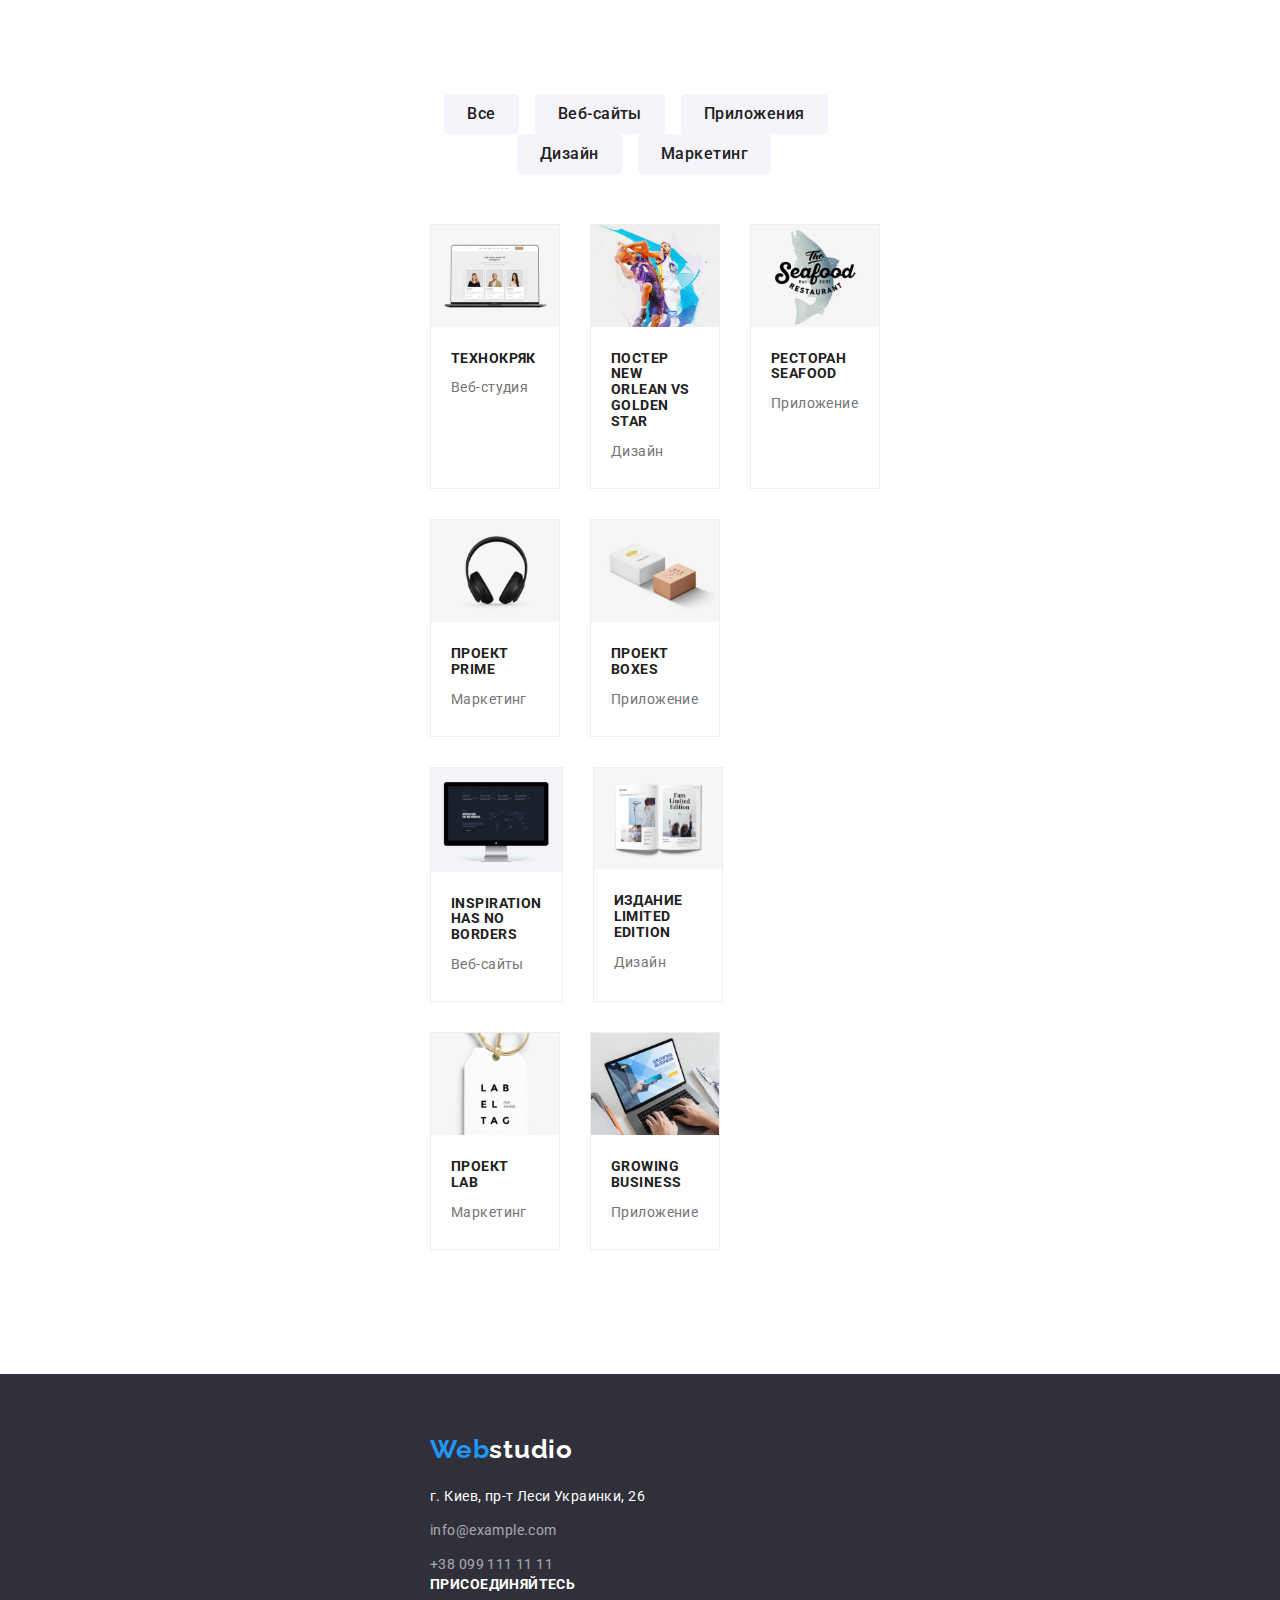
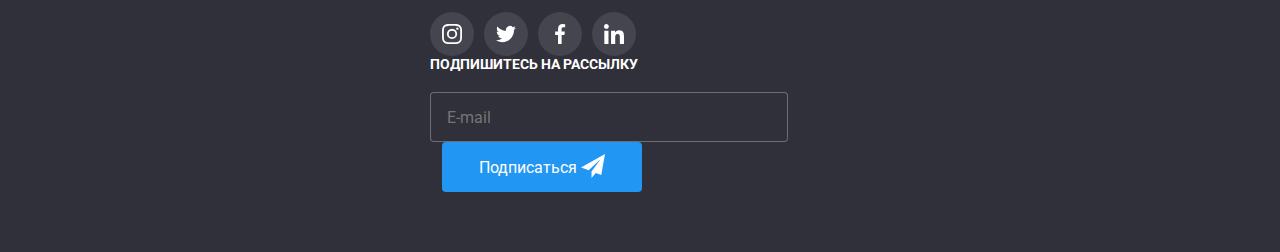
==== commit 7a631bf0: "работа над дз" ====
--- a/portfolio.html
+++ b/portfolio.html
@@ -15,11 +15,11 @@
     <title class="title">Портфолио</title>
 </head>
 <body>
-    <header class="header">
+    <!-- <header class="header">
         <div class="container header__container">
-        <!-- link to homepage-->
+       
         <a class="header__logo link"  href="/"><span class="logocolor">Web</span>studio</a>
-        <!--header nav section-->
+        
         <nav class="header__nav">
             <ul class="list header__list">
                 <li class="header__item"><a class="link header__link"  href="./index.html">Студия</a></li>
@@ -29,7 +29,7 @@
         </nav>
         <div class="header-contact">
             <ul class="list header__list">
-                <!-- Link to e-mail address -->
+                
                 <li class="header__item">
                     <a class="link header__link-contact" href="mailto:info@devstudio.com">
                         <svg class="header__icon" width="16" height="12">
@@ -38,7 +38,7 @@
                         info@devstudio.com
                     </a>
                 </li>
-                <!-- Link to phone number  -->
+            
                 <li class="header__item">
                     <a class="link header__link-contact" href="tel:+380961111111">
                         <svg class="header__icon" width="10" height="16">
@@ -50,7 +50,7 @@
             </ul>
         </div>
         </div>
-    </header>
+    </header> -->
     <main>
         <section class="main">
             <div class="container">
--- a/css/main.min.css
+++ b/css/main.min.css
@@ -1,2 +1,2 @@
-/*! modern-normalize v1.1.0 | MIT License | https://github.com/sindresorhus/modern-normalize */*,::before,::after{box-sizing:border-box}html{line-height:1.15;-webkit-text-size-adjust:100%;-moz-tab-size:4;tab-size:4}body{margin:0;font-family:system-ui,-apple-system,"Segoe UI",Roboto,Helvetica,Arial,sans-serif,"Apple Color Emoji","Segoe UI Emoji"}hr{height:0;color:inherit}abbr[title]{text-decoration:underline dotted}b,strong{font-weight:bolder}code,kbd,samp,pre{font-family:ui-monospace, SFMono-Regular, Consolas, "Liberation Mono", Menlo, monospace;font-size:1em}small{font-size:80%}sub,sup{font-size:75%;line-height:0;position:relative;vertical-align:baseline}sub{bottom:-0.25em}sup{top:-0.5em}table{text-indent:0;border-color:inherit}button,input,optgroup,select,textarea{font-family:inherit;font-size:100%;line-height:1.15;margin:0}button,select{text-transform:none}button,[type="button"],[type="reset"],[type="submit"]{-webkit-appearance:button}::-moz-focus-inner{border-style:none;padding:0}:-moz-focusring{outline:1px dotted ButtonText}:-moz-ui-invalid{box-shadow:none}legend{padding:0}progress{vertical-align:baseline}::-webkit-inner-spin-button,::-webkit-outer-spin-button{height:auto}[type="search"]{-webkit-appearance:textfield;outline-offset:-2px}::-webkit-search-decoration{-webkit-appearance:none}::-webkit-file-upload-button{-webkit-appearance:button;font:inherit}summary{display:list-item}:root{--basecolor1: #ffffff;--basecolor2: #212121;--basecolor3hover: #2196f3}p,h1,h2,h3,h4,h5,h6{margin:0}ul{margin:0;padding:0}button{cursor:pointer;border:none}img{display:block;width:100%;height:auto}.h2-title{font-weight:700;font-size:36px;line-height:1.11;text-align:center;letter-spacing:0.03em;color:var(--basecolor2);margin-bottom:50px}.h3-title{font-weight:700;font-size:14px;line-height:1.14;letter-spacing:0.03em;text-transform:uppercase;color:var(--basecolor2);padding-bottom:10px}.p-text{font-weight:400;font-size:14px;line-height:1.71;letter-spacing:0.03em;color:#757575}.container{width:1200px;padding-left:15px;padding-right:15px;margin:0 auto}body{font-family:Roboto, sans-serif;color:var(--basecolor2);background-color:var(--basecolor1);margin:0}.list{list-style:none}.link{text-decoration:none}.header{background-color:inherit;border-bottom:1px solid #ececec}.header__container{display:flex;align-items:center;padding-top:24px;padding-bottom:25px}.header__logo{font-family:Raleway;font-weight:700;font-size:26px;line-height:1.19;letter-spacing:0.03em;color:var(--basecolor2);margin-right:93px}.logocolor{font-family:Raleway;font-weight:700;font-size:26px;line-height:1.19;letter-spacing:0.03em;color:var(--basecolor3hover)}.header__list{display:flex}.header-contact .link{font-weight:500;font-size:14px;line-height:1.14;letter-spacing:0.02em;color:#757575}.header__item:not(:last-child){margin-right:50px}.header__link{font-weight:500;font-size:14px;line-height:1.14;letter-spacing:0.02em;color:var(--basecolor2)}.header-contact{margin-left:auto}.header__item:not(:last-child){margin-right:50px}.header__item .link{display:flex;justify-content:center;align-items:center}.header__link-contact{display:block;text-decoration:none}.header__list .link{transition:color 250ms cubic-bezier(0.4, 0, 0.2, 1)}.header__list .link:hover,.header__list .link:focus{color:var(--basecolor3hover)}.header__icon{margin-right:10px;fill:currentColor}@media (max-width: 480px){.header__list{display:none}}.make-order{background-color:#2f303a;background-image:linear-gradient(rgba(47,48,58,0.4), rgba(47,48,58,0.4)),url(../images/makeorderbackground.jpg);background-repeat:no-repeat;background-position:center;background-size:cover;padding-top:200px;padding-bottom:200px}.make-order__title{font-family:Roboto;font-style:normal;font-weight:900;font-size:44px;line-height:1.36;text-align:center;letter-spacing:0.06em;text-transform:uppercase;color:var(--basecolor1);margin:0 auto 30px;max-width:700px}.make-order__button{color:var(--basecolor1);background:var(--basecolor3hover);text-align:center;margin:0 auto;display:block;width:200px;height:50px;box-shadow:0px 4px 4px rgba(0,0,0,0.15);border-radius:4px;transition:color 250ms cubic-bezier(0.4, 0, 0.2, 1),background-color 250ms cubic-bezier(0.4, 0, 0.2, 1),box-shadow 250ms cubic-bezier(0.4, 0, 0.2, 1)}.make-order__button:hover,.make-order__button:focus{background:#188ce8}.current{color:var(--basecolor3hover);position:relative}.current::after{content:"";position:absolute;width:100%;height:4px;border-radius:4px;background-color:var(--basecolor3hover);left:0;bottom:-33px}@media (max-width: 480px){.make-order__title{font-size:26px;line-height:1.61}}.features{padding-top:94px}.features__list{display:flex}.features__item{width:270px;margin-right:30px}.features__item:last-child{margin-right:0}.features__icon{display:flex;justify-content:center;align-items:center;height:120px;border-radius:4px;background-color:#f5f4fa;background-position:center;margin-bottom:30px}.our-work{padding-top:94px;padding-bottom:94px}.our-work__list{display:flex}.our-work__item+.our-work__item{margin-left:30px}.our-work__item:first-child{margin-left:0}.our-work__img{position:relative}.our-work__text{position:absolute;width:370px;height:70px;display:flex;justify-content:center;align-items:center;bottom:0;left:0;font-size:14px;font-weight:700;line-height:1, 14;letter-spacing:0.03em;text-align:center;color:var(--basecolor1);background-color:rgba(47,48,58,0.8)}.our-team{padding-top:94px;background:#f5f4fa;padding-bottom:94px}.our-team__list{display:flex}.our-team__item{width:270px;background:var(--basecolor1);box-shadow:0px 1px 3px rgba(0,0,0,0.12),0px 1px 1px rgba(0,0,0,0.14),0px 2px 1px rgba(0,0,0,0.2);border-radius:0px 0px 4px 4px;margin-left:30px;align-items:center}.our-team__item:first-child{margin-left:0}.our-team__card{margin:30px auto}.our-team__name{margin-top:30px;text-align:center;letter-spacing:0.03em}.our-team__post{text-align:center;letter-spacing:0.03em}.our-team__title{margin-bottom:50px}.our-team__sociallist{display:flex;justify-content:center}.our-team__socialitem+.our-team__socialitem{margin-left:10px}.our-team__sociallink{width:44px;height:44px;display:flex;justify-content:center;align-items:center;border-radius:50%;transition:background-color 250ms cubic-bezier(0.4, 0, 0.2, 1)}.our-team__sociallink:hover,.our-team__sociallink:focus{background-color:var(--basecolor3hover)}.our-team__sociallink:hover .our-team__socialicon,.our-team__sociallink:focus .our-team__socialicon{fill:var(--basecolor1)}.our-team__socialicon{width:20px;height:20px;fill:#afb1b8;transition:fill 250ms cubic-bezier(0.4, 0, 0.2, 1)}.customers{padding-top:94px;padding-bottom:94px}.customers__title{margin-bottom:50px}.customers__list{display:flex;justify-content:center}.customers__item{margin-right:30px}.customers__item:hover{color:var(--basecolor3hover)}.customers__item:last-child{margin-right:0}.customers__link{display:flex;justify-content:center;align-items:center;width:170px;height:92px;border:1px solid;color:#afb1b8;border-color:#afb1b8;border-radius:4px;transition:color 250ms cubic-bezier(0.4, 0, 0.2, 1),border-color 250ms cubic-bezier(0.4, 0, 0.2, 1)}.customers__link:hover,.customers__link:focus{border-color:var(--basecolor3hover);color:var(--basecolor3hover)}.customers__icon{fill:currentColor}.footer{background:#2f303a;padding-top:60px;padding-bottom:60px}.footer__item{margin-bottom:10px}.footer__item:last-child{margin-bottom:0}.footer__link{font-family:inherit;font-weight:400;font-size:14px;line-height:1.71;letter-spacing:0.03em;color:var(--basecolor1);transition:color 250ms cubic-bezier(0.4, 0, 0.2, 1)}.footer__link:hover,.footer__link:focus{color:var(--basecolor3hover)}.footer__mail,.footer__tel{color:rgba(255,255,255,0.6)}.footer__logo{display:block;font-family:Raleway;font-style:normal;font-weight:700;font-size:26px;line-height:1.19;letter-spacing:0.03em;color:var(--basecolor1);margin-bottom:20px}.footer__address{font-style:normal}.footer__container{display:flex}.footer__contact{margin-right:70px}.footer__title{color:var(--basecolor1);font-size:14px;line-height:1, 17;text-align:left;margin-bottom:20px}.footer__sociallist{display:flex}.footer__socialitem{margin-right:10px}.footer__sociallink{width:44px;height:44px;background-color:rgba(255,255,255,0.1);display:flex;justify-content:center;align-items:center;border-radius:50%;transition:background-color 250ms cubic-bezier(0.4, 0, 0.2, 1)}.footer__sociallink:hover{background-color:var(--basecolor3hover)}.footer__socialicon{width:20px;height:20px;fill:var(--basecolor1)}.form-email{display:block;margin-left:auto}.form-email__title{font-style:bold;font-size:14px;line-height:1, 14;color:var(--basecolor1);margin-bottom:20px}.form-email__button{justify-content:center;width:200px;height:50px;background-color:var(--basecolor3hover);border-radius:4px;margin-left:12px;text-align:center;padding-bottom:10px;color:var(--basecolor1)}.form-email__input{width:358px;height:50px;border:1px solid rgba(255,255,255,0.3);border-radius:4px;background-color:#2f303a;color:var(--basecolor1);padding-left:16px}.form-email__field input{margin:0}.form-email__icon{fill:var(--basecolor1);transform:translateY(5px)}.main{padding-top:94px;padding-bottom:94px}.main__list{display:flex;justify-content:center;margin-bottom:50px}.main__item{margin-left:8px;border-radius:4px;cursor:pointer}.main__item:first-child{margin-left:0}.main__item:not(:last-child){margin-right:8px}.main__btn{padding:6px 22px;border:1px solid transparent;border-radius:4px;font-family:inherit;font-weight:500;font-size:16px;line-height:1.62;letter-spacing:0.03em;background-color:#f5f4fa;color:var(--basecolor2);cursor:pointer;transition:color 250ms cubic-bezier(0.4, 0, 0.2, 1),background-color 250ms cubic-bezier(0.4, 0, 0.2, 1)}.main__list .main__btn:hover,.main__list .main__btn:focus{color:var(--basecolor1);background:var(--basecolor3hover);box-shadow:0px 3px 1px rgba(0,0,0,0.1),0px 1px 2px rgba(0,0,0,0.08),0px 2px 2px rgba(0,0,0,0.12)}.current-button{color:var(--basecolor1);background:var(--basecolor3hover);box-shadow:0px 3px 1px rgba(0,0,0,0.1),0px 1px 2px rgba(0,0,0,0.08),0px 2px 2px rgba(0,0,0,0.12)}.portfolio__list{display:flex;flex-wrap:wrap;margin-left:-30px;margin-right:-30px}.portfolio__item{flex-basis:calc((100% - 90px) / 3);margin-left:30px;margin-bottom:30px;background:var(--basecolor1);border:1px solid #eeeeee}.portfolio__card{padding:24px 20px}.portfolio__link{display:block;transition:box-shadow 250ms cubic-bezier(0.4, 0, 0.2, 1)}.portfolio__link:hover .overlay__container,.portfolio__link:focus .overlay__container{transform:translateY(0)}.portfolio__list .portfolio__link:hover .overlay__container:hover,.portfolio__list .portfolio__link:hover .overlay__container:focus,.portfolio__list .portfolio__link:focus .overlay__container:hover,.portfolio__list .portfolio__link:focus .overlay__container:focus{box-sizing:border-box;box-shadow:1px 4px 6px 0px rgba(0,0,0,0.161),0px 4px 4px 0px rgba(0,0,0,0.059),0px 1px 1px 0px rgba(0,0,0,0.122)}.overlay__thumb{position:relative;overflow:hidden;transition:250ms cubic-bezier(0.4, 0, 0.2, 1)}.overlay__container{position:absolute;top:0;left:0;width:100%;height:100%;text-align:center;background-color:rgba(33,150,243,0.9);transform:translateY(101%);transition:transform 250ms cubic-bezier(0.4, 0, 0.2, 1)}.overlay__text{font-family:Roboto;font-size:18px;font-weight:400;line-height:1.56;letter-spacing:0.03em;text-align:left;padding:24px 63px;color:var(--basecolor1)}.backdrop{position:fixed;top:0;left:0;height:100%;width:100%;background-color:rgba(0,0,0,0.2);transform:scale(1)}.backdrop.is-hidden{opacity:0;pointer-events:none;visibility:hidden}.modal{position:absolute;top:50%;left:50%;padding:40px;width:528px;height:581px;background-color:var(--basecolor1);box-shadow:0px 1px 3px rgba(0,0,0,0.12),0px 1px 1px rgba(0,0,0,0.14),0px 2px 1px rgba(0,0,0,0.2);border-radius:4px;transform:translate(-50%, -50%) scale(1);opacity:1;transition:transform 250ms cubic-bezier(0.4, 0, 0.2, 1),opacity 250ms cubic-bezier(0.4, 0, 0.2, 1),background-color 250ms cubic-bezier(0.4, 0, 0.2, 1)}.backdrop.is-hidden .modal{opacity:0;transform:translate(-50%, -50%) scale(0.2)}.modal__button{position:absolute;top:1vh;right:1vw;width:30px;height:30px;border:1px solid rgba(0,0,0,0.1);border-radius:50%;background-color:var(--basecolor1);display:flex;justify-content:center;align-items:center;box-sizing:border-box;transition:fill 250ms cubic-bezier(0.4, 0, 0.2, 1),box-shadow 250ms cubic-bezier(0.4, 0, 0.2, 1),background-color 250ms cubic-bezier(0.4, 0, 0.2, 1)}.icon-close{fill:var(--basecolor2)}.modal__button:hover>.icon-close{fill:var(--basecolor3hover)}.modal__title{font-weight:700;font-size:20px;line-height:1.15;letter-spacing:3%;text-align:center;margin-bottom:20px}.modal__input{font-weight:12px;width:100%;max-height:40px;padding-top:12px;padding-bottom:12px;padding-left:42px;border:1px solid rgba(33,33,33,0.2);border-radius:4px;cursor:pointer;transition:border-color 250ms cubic-bezier(0.4, 0, 0.2, 1)}.modal__input:focus,.modal__input:hover{border-color:var(--basecolor3hover)}.modal__btn{display:block;margin:0 auto;width:200px;height:50px;color:var(--basecolor1);background-color:var(--basecolor3hover);box-shadow:0px 1px 3px rgba(0,0,0,0.12),0px 1px 1px rgba(0,0,0,0.14),0px 2px 1px rgba(0,0,0,0.2);border-radius:4px;margin-top:20px;transition:background-color 250ms cubic-bezier(0.4, 0, 0.2, 1),box-shadow 250ms cubic-bezier(0.4, 0, 0.2, 1)}.modal__btn:hover,.modal__btn:focus{background-color:#188ce8;box-shadow:0px 1px 3px rgba(0,0,0,0.12),0px 1px 1px rgba(0,0,0,0.14),0px 2px 1px rgba(0,0,0,0.2)}.modal__field{position:relative;display:flex;flex-direction:column;margin-bottom:10px}.modal__label{display:block;box-sizing:border-box;margin-bottom:5px;font-weight:400;font-size:12px;line-height:1.17;color:#757575}.checkbox{display:flex;align-items:center;justify-content:center}.icon-checkbox{position:absolute;top:0;left:0;display:inline-block;width:16px;height:15px;border:2px solid var(--basecolor2);border-radius:2px;cursor:pointer;transition:background-color 250ms cubic-bezier(0.4, 0, 0.2, 1),border-color 250ms cubic-bezier(0.4, 0, 0.2, 1)}.modalinput-checkbox{appearance:none;-moz-appearance:none;-webkit-appearance:none;position:absolute}.modal__checkbox{position:relative;padding-left:20px;font-weight:400;font-size:14px;line-height:1.17;color:#757575}.modal__input--textarea{min-height:120px;resize:none;padding:10px 20px}.modal__icon{position:absolute;top:50%;left:15px;fill:var(--basecolor2);transition:fill 250ms cubic-bezier(0.4, 0, 0.2, 1)}.modal__input:focus ~ .modal__icon{fill:var(--basecolor3hover)}.modal__link--checkbox{color:var(--basecolor3hover);padding-right:5px}.modalinput-checkbox:checked+.icon-checkbox{background-color:var(--basecolor3hover);background-image:url(../images/iconcheck.svg);background-size:contain;background-origin:border-box;border-color:var(--basecolor3hover)}
+/*! modern-normalize v1.1.0 | MIT License | https://github.com/sindresorhus/modern-normalize */*,::before,::after{box-sizing:border-box}html{line-height:1.15;-webkit-text-size-adjust:100%;-moz-tab-size:4;tab-size:4}body{margin:0;font-family:system-ui,-apple-system,"Segoe UI",Roboto,Helvetica,Arial,sans-serif,"Apple Color Emoji","Segoe UI Emoji"}hr{height:0;color:inherit}abbr[title]{text-decoration:underline dotted}b,strong{font-weight:bolder}code,kbd,samp,pre{font-family:ui-monospace, SFMono-Regular, Consolas, "Liberation Mono", Menlo, monospace;font-size:1em}small{font-size:80%}sub,sup{font-size:75%;line-height:0;position:relative;vertical-align:baseline}sub{bottom:-0.25em}sup{top:-0.5em}table{text-indent:0;border-color:inherit}button,input,optgroup,select,textarea{font-family:inherit;font-size:100%;line-height:1.15;margin:0}button,select{text-transform:none}button,[type="button"],[type="reset"],[type="submit"]{-webkit-appearance:button}::-moz-focus-inner{border-style:none;padding:0}:-moz-focusring{outline:1px dotted ButtonText}:-moz-ui-invalid{box-shadow:none}legend{padding:0}progress{vertical-align:baseline}::-webkit-inner-spin-button,::-webkit-outer-spin-button{height:auto}[type="search"]{-webkit-appearance:textfield;outline-offset:-2px}::-webkit-search-decoration{-webkit-appearance:none}::-webkit-file-upload-button{-webkit-appearance:button;font:inherit}summary{display:list-item}:root{--basecolor1: #ffffff;--basecolor2: #212121;--basecolor3hover: #2196f3}p,h1,h2,h3,h4,h5,h6{margin:0}ul{margin:0;padding:0}button{cursor:pointer;border:none}img{display:block;width:100%;max-width:100%;height:auto}.h2-title{font-weight:700;font-size:28px;line-height:1.17;text-align:center;letter-spacing:0.03em;color:var(--basecolor2);margin-bottom:30px}@media screen and (min-width: 1200px){.h2-title{font-size:36px;line-height:1.11;margin-bottom:50px}}.h3-title{font-weight:700;font-size:14px;line-height:1.14;letter-spacing:0.03em;text-transform:uppercase;color:var(--basecolor2);padding-bottom:10px;text-align:center}@media screen and (min-width: 768px){.h3-title{text-align:start}}.p-text{font-weight:400;font-size:14px;line-height:1.71;letter-spacing:0.03em;color:#757575}.container{width:100%;max-width:100%;padding-left:15px;padding-right:15px;margin:0 auto}@media screen and (min-width: 480px){.container{width:480px}}@media screen and (min-width: 768px){.container{width:768px}}@media screen and (min-width: 1200px){.container{width:1200px}}body{font-family:Roboto, sans-serif;color:var(--basecolor2);background-color:var(--basecolor1);margin:0}.list{list-style:none}.link{text-decoration:none}.header{background-color:inherit;border-bottom:1px solid #ececec}.header__container{display:flex;align-items:center;padding-top:24px;padding-bottom:25px}.header__logo{font-family:Raleway;font-weight:700;font-size:26px;line-height:1.19;letter-spacing:0.03em;color:var(--basecolor2);margin-right:93px}.logocolor{font-family:Raleway;font-weight:700;font-size:26px;line-height:1.19;letter-spacing:0.03em;color:var(--basecolor3hover)}.header__list{display:none}@media screen and (min-width: 768px){.header__list{display:flex}}.header-contact .link{font-weight:500;font-size:14px;line-height:1.14;letter-spacing:0.02em;color:#757575}.header__item:not(:last-child){margin-right:50px}.header__link{font-weight:500;font-size:14px;line-height:1.14;letter-spacing:0.02em;color:var(--basecolor2)}.header-contact{margin-left:auto}.header__item:not(:last-child){margin-right:50px}.header__item .link{display:none}@media screen and (min-width: 768px){.header__item .link{display:flex;justify-content:center;align-items:center}}.header__link-contact{display:none}@media screen and (min-width: 768px){.header__link-contact{display:block;text-decoration:none}}@media screen and (min-width: 1200px){.header__link-contact{display:block;text-decoration:none}}.header__list .link{transition:color 250ms cubic-bezier(0.4, 0, 0.2, 1)}.header__list .link:hover,.header__list .link:focus{color:var(--basecolor3hover)}.header__icon{margin-right:10px;fill:currentColor}.header__nav{display:none}.header-contact{display:none}.menu_open_btn{margin-left:auto}.mob__menu{position:fixed;background-color:#ffffff;top:0;left:0;width:100vh;height:100vh;z-index:1;padding-top:48px;padding-bottom:48px}.container{width:450px;height:100%;display:flex;flex-direction:column;justify-content:space-between}.menu_close_btn{display:block;margin-left:auto}.header__link-tel{font-weight:500;font-size:40px;line-height:1.17;text-align:center;letter-spacing:0.02em;color:var(--basecolor2)}.header__link-contact-tel{font-weight:500;font-size:34px;line-height:1.18;letter-spacing:0.02em;color:var(--basecolor3hover)}.header__link-contact-mail{font-weight:500;font-size:24px;line-height:28px;letter-spacing:0.02em;color:#757575}.header__item-tel:not(:last-child){margin-bottom:32px}.social_network-tel__link{font-weight:500;font-size:18px;line-height:1.22;letter-spacing:0.02em;color:#2196F3}.social_network-tel__link:not(:first-child){padding-left:10px}.social_network-tel__link:not(:last-child){padding-right:10px;border-right:1px solid rgba(33,33,33,0.2)}.header-contact-tel{margin-bottom:64px}.social_network-tel__list{display:flex;padding-right:10px}.container__make-order{padding:0;width:100%}.make-order{background-color:#2f303a;background-image:linear-gradient(rgba(47,48,58,0.4), rgba(47,48,58,0.4)),url(../images/makeorder_bg_tel.jpg);background-repeat:no-repeat;background-position:center;background-size:cover;padding-top:118px;padding-bottom:118px}@media (min-device-pixel-ratio: 2), (min-resolution: 192dpi), (min-resolution: 2dppx){.make-order{background-image:linear-gradient(rgba(47,48,58,0.4), rgba(47,48,58,0.4)),url(../images/makeorder_bg_tel_x2.jpg)}}@media screen and (min-width: 768px){.make-order{background-image:linear-gradient(rgba(47,48,58,0.4), rgba(47,48,58,0.4)),url(../images/makeorder_bg_tab.jpg);padding-left:204px;padding-right:204px}}@media screen and (min-width: 768px) and (min-device-pixel-ratio: 2), screen and (min-width: 768px) and (min-resolution: 192dpi), screen and (min-width: 768px) and (min-resolution: 2dppx){.make-order{background-image:linear-gradient(rgba(47,48,58,0.4), rgba(47,48,58,0.4)),url(../images/makeorder_bg_tab_x2.jpg)}}@media screen and (min-width: 1200px){.make-order{padding-top:200px;padding-bottom:200px;background-image:linear-gradient(rgba(47,48,58,0.4), rgba(47,48,58,0.4)),url(../images/makeorderbackground.jpg);padding-left:204px;padding-right:204px}}@media screen and (min-width: 1200px) and (min-device-pixel-ratio: 2), screen and (min-width: 1200px) and (min-resolution: 192dpi), screen and (min-width: 1200px) and (min-resolution: 2dppx){.make-order{background-image:linear-gradient(rgba(47,48,58,0.4), rgba(47,48,58,0.4)),url(../images/makeorderbackground_x2.jpg)}}.make-order__title{font-family:Roboto;font-style:normal;font-weight:900;font-size:26px;line-height:1.61;text-align:center;letter-spacing:0.06em;text-transform:uppercase;color:var(--basecolor1);margin:0 auto 30px;max-width:700px}@media screen and (min-width: 1200px){.make-order__title{font-size:44px;line-height:1.36}}.make-order__button{color:var(--basecolor1);background:var(--basecolor3hover);text-align:center;margin:0 auto;display:block;width:200px;height:50px;box-shadow:0px 4px 4px rgba(0,0,0,0.15);border-radius:4px;transition:color 250ms cubic-bezier(0.4, 0, 0.2, 1),background-color 250ms cubic-bezier(0.4, 0, 0.2, 1),box-shadow 250ms cubic-bezier(0.4, 0, 0.2, 1)}.make-order__button:hover,.make-order__button:focus{background:#188ce8}.current{color:var(--basecolor3hover);position:relative}.current::after{content:"";position:absolute;width:100%;height:4px;border-radius:4px;background-color:var(--basecolor3hover);left:0;bottom:-33px}.features{padding-top:60px}@media screen and (min-width: 1200px){.features{padding-top:94px}}@media screen and (min-width: 768px){.features__list{display:flex;flex-wrap:wrap;justify-content:center}}@media screen and (min-width: 1200px){.features__list{flex-wrap:nowrap}}.features__item{align-items:center;margin-bottom:30px}@media screen and (min-width: 768px){.features__item{width:270px;margin-right:30px}}@media screen and (min-width: 1200px){.features__item:last-child{margin-right:0}}.features__icon{display:flex;justify-content:center;align-items:center;height:120px;border-radius:4px;background-color:#f5f4fa;background-position:center;margin-bottom:30px}.our-work{display:none;padding-top:94px;padding-bottom:94px}@media screen and (min-width: 1200px){.our-work{display:flex}}.our-work__list{display:flex}.our-work__item+.our-work__item{margin-left:30px}.our-work__item:first-child{margin-left:0}.our-work__img{position:relative}.our-work__text{position:absolute;width:370px;height:70px;display:flex;justify-content:center;align-items:center;bottom:0;left:0;font-size:14px;font-weight:700;line-height:1, 14;letter-spacing:0.03em;text-align:center;color:var(--basecolor1);background-color:rgba(47,48,58,0.8)}.our-team{padding-top:60px;padding-bottom:60px;background:#f5f4fa}@media screen and (min-width: 1200px){.our-team{padding-top:94px;padding-bottom:94px}}@media screen and (min-width: 768px){.our-team__list{display:flex;flex-wrap:wrap;justify-content:center}}@media screen and (min-width: 1200px){.our-team__list{flex-wrap:nowrap}}.our-team__item{background:var(--basecolor1);box-shadow:0px 1px 3px rgba(0,0,0,0.12),0px 1px 1px rgba(0,0,0,0.14),0px 2px 1px rgba(0,0,0,0.2);border-radius:0px 0px 4px 4px;align-items:center}@media screen and (min-width: 768px){.our-team__item{width:270px;margin-left:30px;margin-bottom:30px}}@media screen and (min-width: 1200px){.our-team__item:first-child{margin-left:0}}.our-team__card{margin:30px auto}.our-team__name{margin-top:30px;text-align:center;letter-spacing:0.03em}.our-team__post{text-align:center;letter-spacing:0.03em}@media screen and (min-width: 1200px){.our-team__title{margin-bottom:50px}}.our-team__sociallist{display:flex;justify-content:center}.our-team__socialitem+.our-team__socialitem{margin-left:10px}.our-team__sociallink{width:44px;height:44px;display:flex;justify-content:center;align-items:center;border-radius:50%;transition:background-color 250ms cubic-bezier(0.4, 0, 0.2, 1)}.our-team__sociallink:hover,.our-team__sociallink:focus{background-color:var(--basecolor3hover)}.our-team__sociallink:hover .our-team__socialicon,.our-team__sociallink:focus .our-team__socialicon{fill:var(--basecolor1)}.our-team__socialicon{width:20px;height:20px;fill:#afb1b8;transition:fill 250ms cubic-bezier(0.4, 0, 0.2, 1)}.customers{padding-top:60px;padding-bottom:60px}@media screen and (min-width: 1200px){.customers{padding-top:94px;padding-bottom:94px}}.customers__title{margin-bottom:30px}@media screen and (min-width: 1200px){.customers__title{margin-bottom:50px}}.customers__list{display:flex;flex-wrap:wrap;justify-content:center}@media screen and (min-width: 1200px){.customers__list{flex-wrap:nowrap}}.customers__item{margin-bottom:30px;margin-right:30px}.customers__item:hover{color:var(--basecolor3hover)}@media screen and (min-width: 1200px){.customers__item:last-child{margin-right:0}}.customers__link{display:flex;justify-content:center;align-items:center;width:170px;height:92px;border:1px solid;color:#afb1b8;border-color:#afb1b8;border-radius:4px;transition:color 250ms cubic-bezier(0.4, 0, 0.2, 1),border-color 250ms cubic-bezier(0.4, 0, 0.2, 1)}.customers__link:hover,.customers__link:focus{border-color:var(--basecolor3hover);color:var(--basecolor3hover)}.customers__icon{fill:currentColor}.footer{background:#2f303a;padding-top:60px;padding-bottom:60px}.footer__item{margin-bottom:10px}.footer__item:last-child{margin-bottom:0}.footer__link{font-family:inherit;font-weight:400;font-size:14px;line-height:1.71;letter-spacing:0.03em;color:var(--basecolor1);transition:color 250ms cubic-bezier(0.4, 0, 0.2, 1)}.footer__link:hover,.footer__link:focus{color:var(--basecolor3hover)}.footer__mail,.footer__tel{color:rgba(255,255,255,0.6)}.footer__logo{display:block;font-family:Raleway;font-style:normal;font-weight:700;font-size:26px;line-height:1.19;letter-spacing:0.03em;color:var(--basecolor1);margin-bottom:20px}.footer__address{font-style:normal}.footer__container{display:flex}.footer__contact{margin-right:70px}.footer__title{color:var(--basecolor1);font-size:14px;line-height:1, 17;text-align:left;margin-bottom:20px}.footer__sociallist{display:flex}.footer__socialitem{margin-right:10px}.footer__sociallink{width:44px;height:44px;background-color:rgba(255,255,255,0.1);display:flex;justify-content:center;align-items:center;border-radius:50%;transition:background-color 250ms cubic-bezier(0.4, 0, 0.2, 1)}.footer__sociallink:hover{background-color:var(--basecolor3hover)}.footer__socialicon{width:20px;height:20px;fill:var(--basecolor1)}.form-email{display:block;margin-left:auto}.form-email__title{font-style:bold;font-size:14px;line-height:1, 14;color:var(--basecolor1);margin-bottom:20px}.form-email__button{justify-content:center;width:200px;height:50px;background-color:var(--basecolor3hover);border-radius:4px;margin-left:12px;text-align:center;padding-bottom:10px;color:var(--basecolor1)}.form-email__input{width:358px;height:50px;border:1px solid rgba(255,255,255,0.3);border-radius:4px;background-color:#2f303a;color:var(--basecolor1);padding-left:16px}.form-email__field input{margin:0}.form-email__icon{fill:var(--basecolor1);transform:translateY(5px)}.main{padding-top:94px;padding-bottom:94px}.main__list{display:flex;flex-wrap:wrap;justify-content:center;margin-bottom:50px}.main__item{margin-left:8px;border-radius:4px;cursor:pointer}.main__item:first-child{margin-left:0}.main__item:not(:last-child){margin-right:8px}.main__btn{padding:6px 22px;border:1px solid transparent;border-radius:4px;font-family:inherit;font-weight:500;font-size:16px;line-height:1.62;letter-spacing:0.03em;background-color:#f5f4fa;color:var(--basecolor2);cursor:pointer;transition:color 250ms cubic-bezier(0.4, 0, 0.2, 1),background-color 250ms cubic-bezier(0.4, 0, 0.2, 1)}.main__list .main__btn:hover,.main__list .main__btn:focus{color:var(--basecolor1);background:var(--basecolor3hover);box-shadow:0px 3px 1px rgba(0,0,0,0.1),0px 1px 2px rgba(0,0,0,0.08),0px 2px 2px rgba(0,0,0,0.12)}.current-button{color:var(--basecolor1);background:var(--basecolor3hover);box-shadow:0px 3px 1px rgba(0,0,0,0.1),0px 1px 2px rgba(0,0,0,0.08),0px 2px 2px rgba(0,0,0,0.12)}.portfolio__list{display:flex;flex-wrap:wrap;margin-left:-30px;margin-right:-30px}.portfolio__item{flex-basis:calc((100% - 90px) / 3);margin-left:30px;margin-bottom:30px;background:var(--basecolor1);border:1px solid #eeeeee}.portfolio__card{padding:24px 20px}.portfolio__link{display:block;transition:box-shadow 250ms cubic-bezier(0.4, 0, 0.2, 1)}.portfolio__link:hover .overlay__container,.portfolio__link:focus .overlay__container{transform:translateY(0)}.portfolio__list .portfolio__link:hover .overlay__container:hover,.portfolio__list .portfolio__link:hover .overlay__container:focus,.portfolio__list .portfolio__link:focus .overlay__container:hover,.portfolio__list .portfolio__link:focus .overlay__container:focus{box-sizing:border-box;box-shadow:1px 4px 6px 0px rgba(0,0,0,0.161),0px 4px 4px 0px rgba(0,0,0,0.059),0px 1px 1px 0px rgba(0,0,0,0.122)}.overlay__thumb{position:relative;overflow:hidden;transition:250ms cubic-bezier(0.4, 0, 0.2, 1)}.overlay__container{position:absolute;top:0;left:0;width:100%;height:100%;text-align:center;background-color:rgba(33,150,243,0.9);transform:translateY(101%);transition:transform 250ms cubic-bezier(0.4, 0, 0.2, 1)}.overlay__text{font-family:Roboto;font-size:18px;font-weight:400;line-height:1.56;letter-spacing:0.03em;text-align:left;padding:24px 63px;color:var(--basecolor1)}.backdrop{position:fixed;top:0;left:0;height:100%;width:100%;background-color:rgba(0,0,0,0.2);transform:scale(1)}.backdrop.is-hidden{opacity:0;pointer-events:none;visibility:hidden}.modal{width:90vw;height:581px;padding:40px;position:relative;margin:0 auto;background-color:var(--basecolor1);box-shadow:0px 1px 3px rgba(0,0,0,0.12),0px 1px 1px rgba(0,0,0,0.14),0px 2px 1px rgba(0,0,0,0.2);border-radius:4px;opacity:1;transition:transform 250ms cubic-bezier(0.4, 0, 0.2, 1),opacity 250ms cubic-bezier(0.4, 0, 0.2, 1),background-color 250ms cubic-bezier(0.4, 0, 0.2, 1)}@media screen and (min-width: 480px){.modal{width:450px}}@media screen and (min-width: 1200px){.modal{width:528px}}.backdrop.is-hidden .modal{opacity:0;transform:translate(-50%, -50%) scale(0.2)}.modal__button{position:absolute;top:1vh;right:1vw;width:30px;height:30px;border:1px solid rgba(0,0,0,0.1);border-radius:50%;background-color:var(--basecolor1);display:flex;justify-content:center;align-items:center;box-sizing:border-box;transition:fill 250ms cubic-bezier(0.4, 0, 0.2, 1),box-shadow 250ms cubic-bezier(0.4, 0, 0.2, 1),background-color 250ms cubic-bezier(0.4, 0, 0.2, 1)}.icon-close{fill:var(--basecolor2)}.modal__button:hover>.icon-close{fill:var(--basecolor3hover)}.modal__title{font-weight:700;font-size:20px;line-height:1.15;letter-spacing:3%;text-align:center;margin-bottom:20px}.modal__input{font-weight:12px;width:100%;max-height:40px;padding-top:12px;padding-bottom:12px;padding-left:42px;border:1px solid rgba(33,33,33,0.2);border-radius:4px;cursor:pointer;transition:border-color 250ms cubic-bezier(0.4, 0, 0.2, 1)}.modal__input:focus,.modal__input:hover{border-color:var(--basecolor3hover)}.modal__btn{display:block;margin:0 auto;width:200px;height:50px;color:var(--basecolor1);background-color:var(--basecolor3hover);box-shadow:0px 1px 3px rgba(0,0,0,0.12),0px 1px 1px rgba(0,0,0,0.14),0px 2px 1px rgba(0,0,0,0.2);border-radius:4px;margin-top:20px;transition:background-color 250ms cubic-bezier(0.4, 0, 0.2, 1),box-shadow 250ms cubic-bezier(0.4, 0, 0.2, 1)}.modal__btn:hover,.modal__btn:focus{background-color:#188ce8;box-shadow:0px 1px 3px rgba(0,0,0,0.12),0px 1px 1px rgba(0,0,0,0.14),0px 2px 1px rgba(0,0,0,0.2)}.modal__field{position:relative;display:flex;flex-direction:column;margin-bottom:10px}.modal__label{display:block;box-sizing:border-box;margin-bottom:5px;font-weight:400;font-size:12px;line-height:1.17;color:#757575}.checkbox{display:flex;align-items:center;justify-content:center}.icon-checkbox{position:absolute;top:0;left:0;display:inline-block;width:16px;height:15px;border:2px solid var(--basecolor2);border-radius:2px;cursor:pointer;transition:background-color 250ms cubic-bezier(0.4, 0, 0.2, 1),border-color 250ms cubic-bezier(0.4, 0, 0.2, 1)}.modalinput-checkbox{appearance:none;-moz-appearance:none;-webkit-appearance:none;position:absolute}.modal__checkbox{position:relative;padding-left:20px;font-weight:400;font-size:12px;line-height:1.17;color:#757575}@media screen and (min-width: 1200px){.modal__checkbox{font-size:14px}}.modal__input--textarea{min-height:120px;resize:none;padding:10px 20px}.modal__icon{position:absolute;top:50%;left:15px;fill:var(--basecolor2);transition:fill 250ms cubic-bezier(0.4, 0, 0.2, 1)}.modal__input:focus ~ .modal__icon{fill:var(--basecolor3hover)}.modal__link--checkbox{color:var(--basecolor3hover);padding-right:5px}.modalinput-checkbox:checked+.icon-checkbox{background-color:var(--basecolor3hover);background-image:url(../images/iconcheck.svg);background-size:contain;background-origin:border-box;border-color:var(--basecolor3hover)}
 /*# sourceMappingURL=main.min.css.map */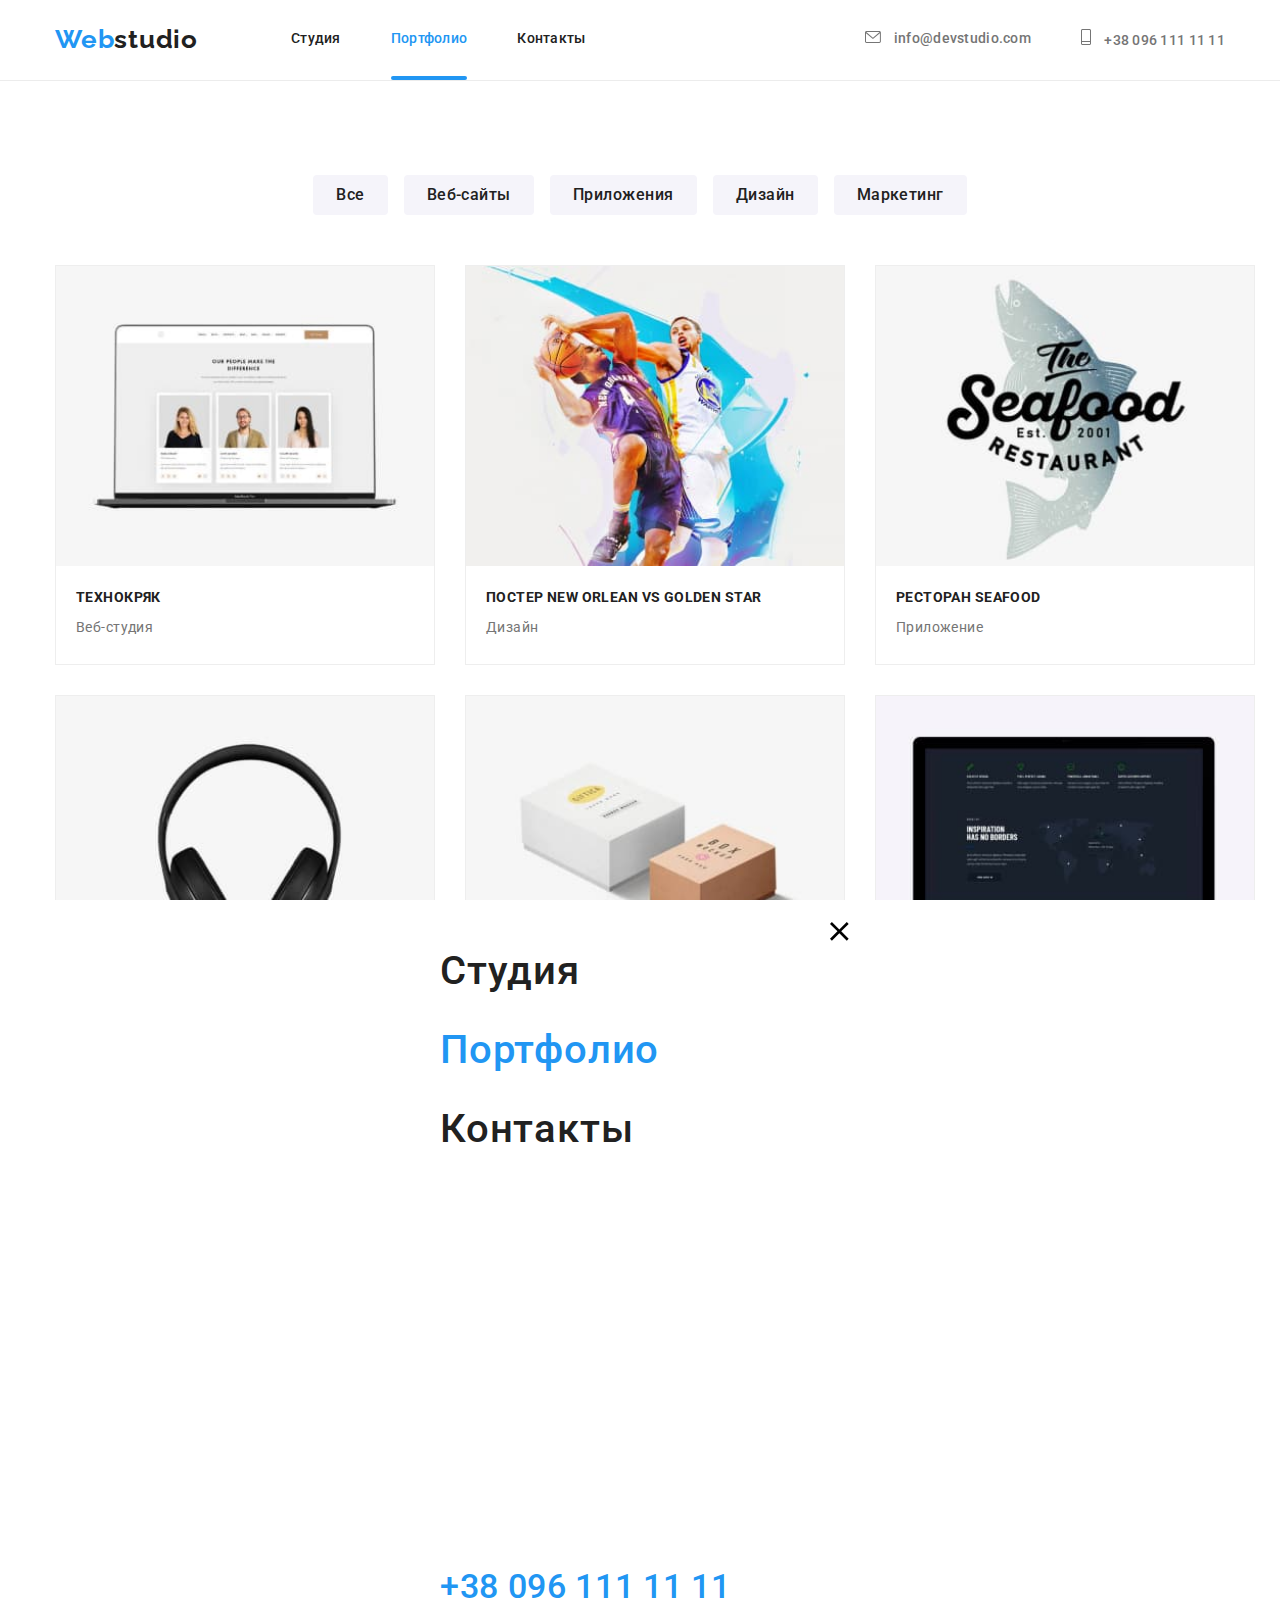
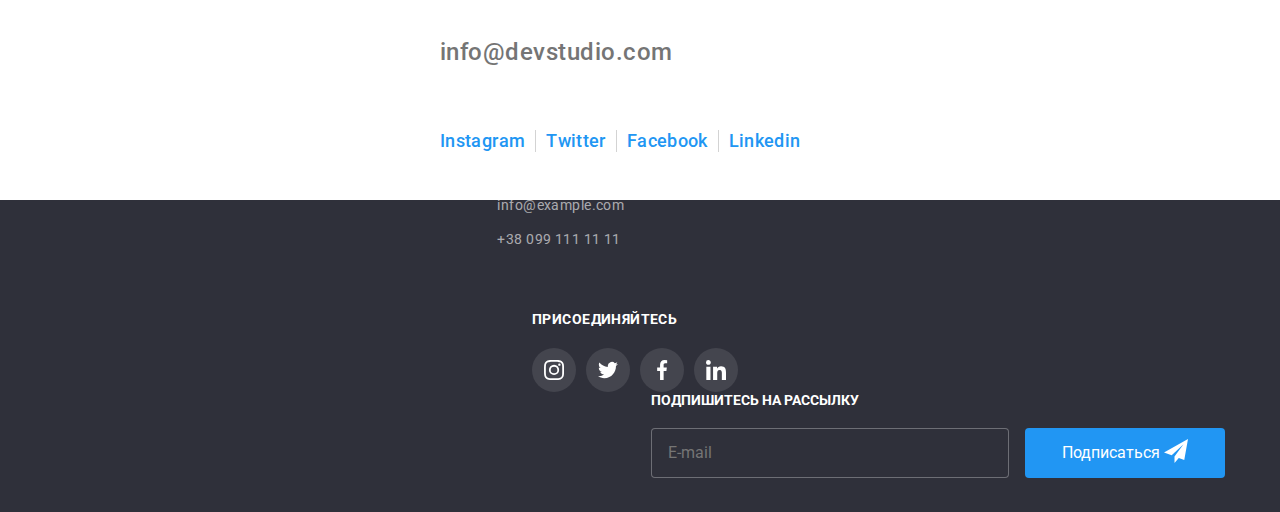
==== commit d428191a: "сделан хедер и моб меню" ====
--- a/portfolio.html
+++ b/portfolio.html
@@ -15,42 +15,113 @@
     <title class="title">Портфолио</title>
 </head>
 <body>
-    <!-- <header class="header">
+    <header class="header">
         <div class="container header__container">
-       
-        <a class="header__logo link"  href="/"><span class="logocolor">Web</span>studio</a>
-        
-        <nav class="header__nav">
-            <ul class="list header__list">
-                <li class="header__item"><a class="link header__link"  href="./index.html">Студия</a></li>
-                <li class="header__item"><a class="link header__link current"  href="./portfolio.html">Портфолио</a></li>
-                <li class="header__item"><a class="link header__link"  href="/Контакты">Контакты</a></li>
-            </ul>
-        </nav>
-        <div class="header-contact">
-            <ul class="list header__list">
-                
-                <li class="header__item">
-                    <a class="link header__link-contact" href="mailto:info@devstudio.com">
-                        <svg class="header__icon" width="16" height="12">
-                            <use href="./images/symbol-defs.svg#icon-mail"></use>
-                        </svg>
-                        info@devstudio.com
+
+     <a class="header__logo link"  href="/"><span class="logocolor">Web</span>studio</a>
+
+    <nav class="header__nav">
+         <ul class="list header__list">
+            <li class="header__item"><a class="link header__link" href="./index.html">Студия</a></li>
+            <li class="header__item"><a class="link header__link current" href="./portfolio.html">Портфолио</a></li>
+            <li class="header__item"><a class="link header__link" href="/Контакты">Контакты</a></li>   
+        </ul>      
+    </nav> 
+    <div class="header-contact">
+        <ul class="list header__list-contact">
+            <li class="header__item-contact">
+                <a class="link header__link-contact" href="mailto:info@devstudio.com">
+                    <svg class="header__icon" width="16" height="12">
+                        <use href="./images/symbol-defs.svg#icon-mail"></use>
+                    </svg>
+                    info@devstudio.com
+                </a>
+            </li>
+            
+            <li class="header__item-contact">
+                <a class="link header__link-contact" href="tel:+380961111111">
+                    <svg class="header__icon" width="10" height="16">
+                        <use href="./images/symbol-defs.svg#icon-phone"></use>
+                    </svg>
+                    +38 096 111 11 11
+                </a>
+            </li>
+        </ul>
+    </div>
+    <button type="button" class="menu_open_btn" data-menu-open>
+        <svg width="40px" height="40px">
+            <use href="./images/symbol-defs.svg#icon-menu_open_btn"></use>
+        </svg>
+    </button>
+    </div>
+    <!--mob menu-->
+    <div class="mob__menu is-hidden" data-menu>
+        <div class="container container_mob">
+        <button type="button" class="menu_close_btn" data-menu-close>
+            <svg width="40px" height="40px">
+                <use href="./images/symbol-defs.svg#icon-menu_close_btn"></use>
+            </svg>
+        </button>
+        <div class="mob__menu-top">
+        <ul class="list header__list-tel">
+            <li class="header__item-tel"><a class="link header__link-tel" href="./index.html">Студия</a></li>
+            <li class="header__item-tel"><a class="link header__link-tel header__link-tel--current" href="./portfolio.html">Портфолио</a></li>
+            <li class="header__item-tel"><a class="link header__link-tel" href="/Контакты">Контакты</a></li>   
+        </ul> 
+    </div>
+    <div class="mob__menu-bottom">
+        <div class="header-contact-tel">
+            <ul class="list header-contact-tel__list">
+                <li class="header-contact-tel__item">
+                    <a class="link header__link-contact-tel" href="tel:+380961111111">
+                        +38 096 111 11 11
                     </a>
                 </li>
-            
-                <li class="header__item">
-                    <a class="link header__link-contact" href="tel:+380961111111">
-                        <svg class="header__icon" width="10" height="16">
-                            <use href="./images/symbol-defs.svg#icon-phone"></use>
-                        </svg>
-                        +38 096 111 11 11
+                <li class="header-contact-tel__item">
+                    <a class="link header__link-contact-mail" href="mailto:info@devstudio.com">
+                        info@devstudio.com
                     </a>
                 </li>
             </ul>
         </div>
+        <div class="social_network-tel">
+            <ul class="social_network-tel__list list">
+                <li class="social_network-tel__item"> 
+                    <a
+                    class="link social_network-tel__link " 
+                    href=""
+                    target="_blank"
+                    rel="noopener norefferer"
+                    >Instagram</a></li>
+                <li class="social_network-tel__item"> 
+                    <a 
+                    class="social_network-tel__link link"
+                    href=""
+                    target="_blank"
+                    rel="noopener norefferer"
+                    >Twitter</a></li>
+                <li class="social_network-tel__item">
+                    <a 
+                    class="social_network-tel__link link"
+                    href=""
+                    target="_blank"
+                    rel="noopener norefferer"
+                    >Facebook</a>
+                    </li>
+                <li class="social_network-tel__item">
+                    <a 
+                    class="social_network-tel__link link"
+                    href=""
+                    target="_blank"
+                    rel="noopener norefferer"
+                    >Linkedin</a></li>
+            </ul>
+            </div>
         </div>
-    </header> -->
+        </div>     
+    </div>
+</header>
+
     <main>
         <section class="main">
             <div class="container">
@@ -263,6 +334,7 @@
         </form>
     </div>
 </footer>
-
+<script src="./js/menu.js">
+</script>
 </body>
 </html>--- a/css/main.min.css
+++ b/css/main.min.css
@@ -1,2 +1,2 @@
-/*! modern-normalize v1.1.0 | MIT License | https://github.com/sindresorhus/modern-normalize */*,::before,::after{box-sizing:border-box}html{line-height:1.15;-webkit-text-size-adjust:100%;-moz-tab-size:4;tab-size:4}body{margin:0;font-family:system-ui,-apple-system,"Segoe UI",Roboto,Helvetica,Arial,sans-serif,"Apple Color Emoji","Segoe UI Emoji"}hr{height:0;color:inherit}abbr[title]{text-decoration:underline dotted}b,strong{font-weight:bolder}code,kbd,samp,pre{font-family:ui-monospace, SFMono-Regular, Consolas, "Liberation Mono", Menlo, monospace;font-size:1em}small{font-size:80%}sub,sup{font-size:75%;line-height:0;position:relative;vertical-align:baseline}sub{bottom:-0.25em}sup{top:-0.5em}table{text-indent:0;border-color:inherit}button,input,optgroup,select,textarea{font-family:inherit;font-size:100%;line-height:1.15;margin:0}button,select{text-transform:none}button,[type="button"],[type="reset"],[type="submit"]{-webkit-appearance:button}::-moz-focus-inner{border-style:none;padding:0}:-moz-focusring{outline:1px dotted ButtonText}:-moz-ui-invalid{box-shadow:none}legend{padding:0}progress{vertical-align:baseline}::-webkit-inner-spin-button,::-webkit-outer-spin-button{height:auto}[type="search"]{-webkit-appearance:textfield;outline-offset:-2px}::-webkit-search-decoration{-webkit-appearance:none}::-webkit-file-upload-button{-webkit-appearance:button;font:inherit}summary{display:list-item}:root{--basecolor1: #ffffff;--basecolor2: #212121;--basecolor3hover: #2196f3}p,h1,h2,h3,h4,h5,h6{margin:0}ul{margin:0;padding:0}button{cursor:pointer;border:none}img{display:block;width:100%;max-width:100%;height:auto}.h2-title{font-weight:700;font-size:28px;line-height:1.17;text-align:center;letter-spacing:0.03em;color:var(--basecolor2);margin-bottom:30px}@media screen and (min-width: 1200px){.h2-title{font-size:36px;line-height:1.11;margin-bottom:50px}}.h3-title{font-weight:700;font-size:14px;line-height:1.14;letter-spacing:0.03em;text-transform:uppercase;color:var(--basecolor2);padding-bottom:10px;text-align:center}@media screen and (min-width: 768px){.h3-title{text-align:start}}.p-text{font-weight:400;font-size:14px;line-height:1.71;letter-spacing:0.03em;color:#757575}.container{width:100%;max-width:100%;padding-left:15px;padding-right:15px;margin:0 auto}@media screen and (min-width: 480px){.container{width:480px}}@media screen and (min-width: 768px){.container{width:768px}}@media screen and (min-width: 1200px){.container{width:1200px}}body{font-family:Roboto, sans-serif;color:var(--basecolor2);background-color:var(--basecolor1);margin:0}.list{list-style:none}.link{text-decoration:none}.header{background-color:inherit;border-bottom:1px solid #ececec}.header__container{display:flex;align-items:center;padding-top:24px;padding-bottom:25px}.header__logo{font-family:Raleway;font-weight:700;font-size:26px;line-height:1.19;letter-spacing:0.03em;color:var(--basecolor2);margin-right:93px}.logocolor{font-family:Raleway;font-weight:700;font-size:26px;line-height:1.19;letter-spacing:0.03em;color:var(--basecolor3hover)}.header__list{display:none}@media screen and (min-width: 768px){.header__list{display:flex}}.header-contact .link{font-weight:500;font-size:14px;line-height:1.14;letter-spacing:0.02em;color:#757575}.header__item:not(:last-child){margin-right:50px}.header__link{font-weight:500;font-size:14px;line-height:1.14;letter-spacing:0.02em;color:var(--basecolor2)}.header-contact{margin-left:auto}.header__item:not(:last-child){margin-right:50px}.header__item .link{display:none}@media screen and (min-width: 768px){.header__item .link{display:flex;justify-content:center;align-items:center}}.header__link-contact{display:none}@media screen and (min-width: 768px){.header__link-contact{display:block;text-decoration:none}}@media screen and (min-width: 1200px){.header__link-contact{display:block;text-decoration:none}}.header__list .link{transition:color 250ms cubic-bezier(0.4, 0, 0.2, 1)}.header__list .link:hover,.header__list .link:focus{color:var(--basecolor3hover)}.header__icon{margin-right:10px;fill:currentColor}.header__nav{display:none}.header-contact{display:none}.menu_open_btn{margin-left:auto}.mob__menu{position:fixed;background-color:#ffffff;top:0;left:0;width:100vh;height:100vh;z-index:1;padding-top:48px;padding-bottom:48px}.container{width:450px;height:100%;display:flex;flex-direction:column;justify-content:space-between}.menu_close_btn{display:block;margin-left:auto}.header__link-tel{font-weight:500;font-size:40px;line-height:1.17;text-align:center;letter-spacing:0.02em;color:var(--basecolor2)}.header__link-contact-tel{font-weight:500;font-size:34px;line-height:1.18;letter-spacing:0.02em;color:var(--basecolor3hover)}.header__link-contact-mail{font-weight:500;font-size:24px;line-height:28px;letter-spacing:0.02em;color:#757575}.header__item-tel:not(:last-child){margin-bottom:32px}.social_network-tel__link{font-weight:500;font-size:18px;line-height:1.22;letter-spacing:0.02em;color:#2196F3}.social_network-tel__link:not(:first-child){padding-left:10px}.social_network-tel__link:not(:last-child){padding-right:10px;border-right:1px solid rgba(33,33,33,0.2)}.header-contact-tel{margin-bottom:64px}.social_network-tel__list{display:flex;padding-right:10px}.container__make-order{padding:0;width:100%}.make-order{background-color:#2f303a;background-image:linear-gradient(rgba(47,48,58,0.4), rgba(47,48,58,0.4)),url(../images/makeorder_bg_tel.jpg);background-repeat:no-repeat;background-position:center;background-size:cover;padding-top:118px;padding-bottom:118px}@media (min-device-pixel-ratio: 2), (min-resolution: 192dpi), (min-resolution: 2dppx){.make-order{background-image:linear-gradient(rgba(47,48,58,0.4), rgba(47,48,58,0.4)),url(../images/makeorder_bg_tel_x2.jpg)}}@media screen and (min-width: 768px){.make-order{background-image:linear-gradient(rgba(47,48,58,0.4), rgba(47,48,58,0.4)),url(../images/makeorder_bg_tab.jpg);padding-left:204px;padding-right:204px}}@media screen and (min-width: 768px) and (min-device-pixel-ratio: 2), screen and (min-width: 768px) and (min-resolution: 192dpi), screen and (min-width: 768px) and (min-resolution: 2dppx){.make-order{background-image:linear-gradient(rgba(47,48,58,0.4), rgba(47,48,58,0.4)),url(../images/makeorder_bg_tab_x2.jpg)}}@media screen and (min-width: 1200px){.make-order{padding-top:200px;padding-bottom:200px;background-image:linear-gradient(rgba(47,48,58,0.4), rgba(47,48,58,0.4)),url(../images/makeorderbackground.jpg);padding-left:204px;padding-right:204px}}@media screen and (min-width: 1200px) and (min-device-pixel-ratio: 2), screen and (min-width: 1200px) and (min-resolution: 192dpi), screen and (min-width: 1200px) and (min-resolution: 2dppx){.make-order{background-image:linear-gradient(rgba(47,48,58,0.4), rgba(47,48,58,0.4)),url(../images/makeorderbackground_x2.jpg)}}.make-order__title{font-family:Roboto;font-style:normal;font-weight:900;font-size:26px;line-height:1.61;text-align:center;letter-spacing:0.06em;text-transform:uppercase;color:var(--basecolor1);margin:0 auto 30px;max-width:700px}@media screen and (min-width: 1200px){.make-order__title{font-size:44px;line-height:1.36}}.make-order__button{color:var(--basecolor1);background:var(--basecolor3hover);text-align:center;margin:0 auto;display:block;width:200px;height:50px;box-shadow:0px 4px 4px rgba(0,0,0,0.15);border-radius:4px;transition:color 250ms cubic-bezier(0.4, 0, 0.2, 1),background-color 250ms cubic-bezier(0.4, 0, 0.2, 1),box-shadow 250ms cubic-bezier(0.4, 0, 0.2, 1)}.make-order__button:hover,.make-order__button:focus{background:#188ce8}.current{color:var(--basecolor3hover);position:relative}.current::after{content:"";position:absolute;width:100%;height:4px;border-radius:4px;background-color:var(--basecolor3hover);left:0;bottom:-33px}.features{padding-top:60px}@media screen and (min-width: 1200px){.features{padding-top:94px}}@media screen and (min-width: 768px){.features__list{display:flex;flex-wrap:wrap;justify-content:center}}@media screen and (min-width: 1200px){.features__list{flex-wrap:nowrap}}.features__item{align-items:center;margin-bottom:30px}@media screen and (min-width: 768px){.features__item{width:270px;margin-right:30px}}@media screen and (min-width: 1200px){.features__item:last-child{margin-right:0}}.features__icon{display:flex;justify-content:center;align-items:center;height:120px;border-radius:4px;background-color:#f5f4fa;background-position:center;margin-bottom:30px}.our-work{display:none;padding-top:94px;padding-bottom:94px}@media screen and (min-width: 1200px){.our-work{display:flex}}.our-work__list{display:flex}.our-work__item+.our-work__item{margin-left:30px}.our-work__item:first-child{margin-left:0}.our-work__img{position:relative}.our-work__text{position:absolute;width:370px;height:70px;display:flex;justify-content:center;align-items:center;bottom:0;left:0;font-size:14px;font-weight:700;line-height:1, 14;letter-spacing:0.03em;text-align:center;color:var(--basecolor1);background-color:rgba(47,48,58,0.8)}.our-team{padding-top:60px;padding-bottom:60px;background:#f5f4fa}@media screen and (min-width: 1200px){.our-team{padding-top:94px;padding-bottom:94px}}@media screen and (min-width: 768px){.our-team__list{display:flex;flex-wrap:wrap;justify-content:center}}@media screen and (min-width: 1200px){.our-team__list{flex-wrap:nowrap}}.our-team__item{background:var(--basecolor1);box-shadow:0px 1px 3px rgba(0,0,0,0.12),0px 1px 1px rgba(0,0,0,0.14),0px 2px 1px rgba(0,0,0,0.2);border-radius:0px 0px 4px 4px;align-items:center}@media screen and (min-width: 768px){.our-team__item{width:270px;margin-left:30px;margin-bottom:30px}}@media screen and (min-width: 1200px){.our-team__item:first-child{margin-left:0}}.our-team__card{margin:30px auto}.our-team__name{margin-top:30px;text-align:center;letter-spacing:0.03em}.our-team__post{text-align:center;letter-spacing:0.03em}@media screen and (min-width: 1200px){.our-team__title{margin-bottom:50px}}.our-team__sociallist{display:flex;justify-content:center}.our-team__socialitem+.our-team__socialitem{margin-left:10px}.our-team__sociallink{width:44px;height:44px;display:flex;justify-content:center;align-items:center;border-radius:50%;transition:background-color 250ms cubic-bezier(0.4, 0, 0.2, 1)}.our-team__sociallink:hover,.our-team__sociallink:focus{background-color:var(--basecolor3hover)}.our-team__sociallink:hover .our-team__socialicon,.our-team__sociallink:focus .our-team__socialicon{fill:var(--basecolor1)}.our-team__socialicon{width:20px;height:20px;fill:#afb1b8;transition:fill 250ms cubic-bezier(0.4, 0, 0.2, 1)}.customers{padding-top:60px;padding-bottom:60px}@media screen and (min-width: 1200px){.customers{padding-top:94px;padding-bottom:94px}}.customers__title{margin-bottom:30px}@media screen and (min-width: 1200px){.customers__title{margin-bottom:50px}}.customers__list{display:flex;flex-wrap:wrap;justify-content:center}@media screen and (min-width: 1200px){.customers__list{flex-wrap:nowrap}}.customers__item{margin-bottom:30px;margin-right:30px}.customers__item:hover{color:var(--basecolor3hover)}@media screen and (min-width: 1200px){.customers__item:last-child{margin-right:0}}.customers__link{display:flex;justify-content:center;align-items:center;width:170px;height:92px;border:1px solid;color:#afb1b8;border-color:#afb1b8;border-radius:4px;transition:color 250ms cubic-bezier(0.4, 0, 0.2, 1),border-color 250ms cubic-bezier(0.4, 0, 0.2, 1)}.customers__link:hover,.customers__link:focus{border-color:var(--basecolor3hover);color:var(--basecolor3hover)}.customers__icon{fill:currentColor}.footer{background:#2f303a;padding-top:60px;padding-bottom:60px}.footer__item{margin-bottom:10px}.footer__item:last-child{margin-bottom:0}.footer__link{font-family:inherit;font-weight:400;font-size:14px;line-height:1.71;letter-spacing:0.03em;color:var(--basecolor1);transition:color 250ms cubic-bezier(0.4, 0, 0.2, 1)}.footer__link:hover,.footer__link:focus{color:var(--basecolor3hover)}.footer__mail,.footer__tel{color:rgba(255,255,255,0.6)}.footer__logo{display:block;font-family:Raleway;font-style:normal;font-weight:700;font-size:26px;line-height:1.19;letter-spacing:0.03em;color:var(--basecolor1);margin-bottom:20px}.footer__address{font-style:normal}.footer__container{display:flex}.footer__contact{margin-right:70px}.footer__title{color:var(--basecolor1);font-size:14px;line-height:1, 17;text-align:left;margin-bottom:20px}.footer__sociallist{display:flex}.footer__socialitem{margin-right:10px}.footer__sociallink{width:44px;height:44px;background-color:rgba(255,255,255,0.1);display:flex;justify-content:center;align-items:center;border-radius:50%;transition:background-color 250ms cubic-bezier(0.4, 0, 0.2, 1)}.footer__sociallink:hover{background-color:var(--basecolor3hover)}.footer__socialicon{width:20px;height:20px;fill:var(--basecolor1)}.form-email{display:block;margin-left:auto}.form-email__title{font-style:bold;font-size:14px;line-height:1, 14;color:var(--basecolor1);margin-bottom:20px}.form-email__button{justify-content:center;width:200px;height:50px;background-color:var(--basecolor3hover);border-radius:4px;margin-left:12px;text-align:center;padding-bottom:10px;color:var(--basecolor1)}.form-email__input{width:358px;height:50px;border:1px solid rgba(255,255,255,0.3);border-radius:4px;background-color:#2f303a;color:var(--basecolor1);padding-left:16px}.form-email__field input{margin:0}.form-email__icon{fill:var(--basecolor1);transform:translateY(5px)}.main{padding-top:94px;padding-bottom:94px}.main__list{display:flex;flex-wrap:wrap;justify-content:center;margin-bottom:50px}.main__item{margin-left:8px;border-radius:4px;cursor:pointer}.main__item:first-child{margin-left:0}.main__item:not(:last-child){margin-right:8px}.main__btn{padding:6px 22px;border:1px solid transparent;border-radius:4px;font-family:inherit;font-weight:500;font-size:16px;line-height:1.62;letter-spacing:0.03em;background-color:#f5f4fa;color:var(--basecolor2);cursor:pointer;transition:color 250ms cubic-bezier(0.4, 0, 0.2, 1),background-color 250ms cubic-bezier(0.4, 0, 0.2, 1)}.main__list .main__btn:hover,.main__list .main__btn:focus{color:var(--basecolor1);background:var(--basecolor3hover);box-shadow:0px 3px 1px rgba(0,0,0,0.1),0px 1px 2px rgba(0,0,0,0.08),0px 2px 2px rgba(0,0,0,0.12)}.current-button{color:var(--basecolor1);background:var(--basecolor3hover);box-shadow:0px 3px 1px rgba(0,0,0,0.1),0px 1px 2px rgba(0,0,0,0.08),0px 2px 2px rgba(0,0,0,0.12)}.portfolio__list{display:flex;flex-wrap:wrap;margin-left:-30px;margin-right:-30px}.portfolio__item{flex-basis:calc((100% - 90px) / 3);margin-left:30px;margin-bottom:30px;background:var(--basecolor1);border:1px solid #eeeeee}.portfolio__card{padding:24px 20px}.portfolio__link{display:block;transition:box-shadow 250ms cubic-bezier(0.4, 0, 0.2, 1)}.portfolio__link:hover .overlay__container,.portfolio__link:focus .overlay__container{transform:translateY(0)}.portfolio__list .portfolio__link:hover .overlay__container:hover,.portfolio__list .portfolio__link:hover .overlay__container:focus,.portfolio__list .portfolio__link:focus .overlay__container:hover,.portfolio__list .portfolio__link:focus .overlay__container:focus{box-sizing:border-box;box-shadow:1px 4px 6px 0px rgba(0,0,0,0.161),0px 4px 4px 0px rgba(0,0,0,0.059),0px 1px 1px 0px rgba(0,0,0,0.122)}.overlay__thumb{position:relative;overflow:hidden;transition:250ms cubic-bezier(0.4, 0, 0.2, 1)}.overlay__container{position:absolute;top:0;left:0;width:100%;height:100%;text-align:center;background-color:rgba(33,150,243,0.9);transform:translateY(101%);transition:transform 250ms cubic-bezier(0.4, 0, 0.2, 1)}.overlay__text{font-family:Roboto;font-size:18px;font-weight:400;line-height:1.56;letter-spacing:0.03em;text-align:left;padding:24px 63px;color:var(--basecolor1)}.backdrop{position:fixed;top:0;left:0;height:100%;width:100%;background-color:rgba(0,0,0,0.2);transform:scale(1)}.backdrop.is-hidden{opacity:0;pointer-events:none;visibility:hidden}.modal{width:90vw;height:581px;padding:40px;position:relative;margin:0 auto;background-color:var(--basecolor1);box-shadow:0px 1px 3px rgba(0,0,0,0.12),0px 1px 1px rgba(0,0,0,0.14),0px 2px 1px rgba(0,0,0,0.2);border-radius:4px;opacity:1;transition:transform 250ms cubic-bezier(0.4, 0, 0.2, 1),opacity 250ms cubic-bezier(0.4, 0, 0.2, 1),background-color 250ms cubic-bezier(0.4, 0, 0.2, 1)}@media screen and (min-width: 480px){.modal{width:450px}}@media screen and (min-width: 1200px){.modal{width:528px}}.backdrop.is-hidden .modal{opacity:0;transform:translate(-50%, -50%) scale(0.2)}.modal__button{position:absolute;top:1vh;right:1vw;width:30px;height:30px;border:1px solid rgba(0,0,0,0.1);border-radius:50%;background-color:var(--basecolor1);display:flex;justify-content:center;align-items:center;box-sizing:border-box;transition:fill 250ms cubic-bezier(0.4, 0, 0.2, 1),box-shadow 250ms cubic-bezier(0.4, 0, 0.2, 1),background-color 250ms cubic-bezier(0.4, 0, 0.2, 1)}.icon-close{fill:var(--basecolor2)}.modal__button:hover>.icon-close{fill:var(--basecolor3hover)}.modal__title{font-weight:700;font-size:20px;line-height:1.15;letter-spacing:3%;text-align:center;margin-bottom:20px}.modal__input{font-weight:12px;width:100%;max-height:40px;padding-top:12px;padding-bottom:12px;padding-left:42px;border:1px solid rgba(33,33,33,0.2);border-radius:4px;cursor:pointer;transition:border-color 250ms cubic-bezier(0.4, 0, 0.2, 1)}.modal__input:focus,.modal__input:hover{border-color:var(--basecolor3hover)}.modal__btn{display:block;margin:0 auto;width:200px;height:50px;color:var(--basecolor1);background-color:var(--basecolor3hover);box-shadow:0px 1px 3px rgba(0,0,0,0.12),0px 1px 1px rgba(0,0,0,0.14),0px 2px 1px rgba(0,0,0,0.2);border-radius:4px;margin-top:20px;transition:background-color 250ms cubic-bezier(0.4, 0, 0.2, 1),box-shadow 250ms cubic-bezier(0.4, 0, 0.2, 1)}.modal__btn:hover,.modal__btn:focus{background-color:#188ce8;box-shadow:0px 1px 3px rgba(0,0,0,0.12),0px 1px 1px rgba(0,0,0,0.14),0px 2px 1px rgba(0,0,0,0.2)}.modal__field{position:relative;display:flex;flex-direction:column;margin-bottom:10px}.modal__label{display:block;box-sizing:border-box;margin-bottom:5px;font-weight:400;font-size:12px;line-height:1.17;color:#757575}.checkbox{display:flex;align-items:center;justify-content:center}.icon-checkbox{position:absolute;top:0;left:0;display:inline-block;width:16px;height:15px;border:2px solid var(--basecolor2);border-radius:2px;cursor:pointer;transition:background-color 250ms cubic-bezier(0.4, 0, 0.2, 1),border-color 250ms cubic-bezier(0.4, 0, 0.2, 1)}.modalinput-checkbox{appearance:none;-moz-appearance:none;-webkit-appearance:none;position:absolute}.modal__checkbox{position:relative;padding-left:20px;font-weight:400;font-size:12px;line-height:1.17;color:#757575}@media screen and (min-width: 1200px){.modal__checkbox{font-size:14px}}.modal__input--textarea{min-height:120px;resize:none;padding:10px 20px}.modal__icon{position:absolute;top:50%;left:15px;fill:var(--basecolor2);transition:fill 250ms cubic-bezier(0.4, 0, 0.2, 1)}.modal__input:focus ~ .modal__icon{fill:var(--basecolor3hover)}.modal__link--checkbox{color:var(--basecolor3hover);padding-right:5px}.modalinput-checkbox:checked+.icon-checkbox{background-color:var(--basecolor3hover);background-image:url(../images/iconcheck.svg);background-size:contain;background-origin:border-box;border-color:var(--basecolor3hover)}
+/*! modern-normalize v1.1.0 | MIT License | https://github.com/sindresorhus/modern-normalize */*,::before,::after{box-sizing:border-box}html{line-height:1.15;-webkit-text-size-adjust:100%;-moz-tab-size:4;tab-size:4}body{margin:0;font-family:system-ui,-apple-system,"Segoe UI",Roboto,Helvetica,Arial,sans-serif,"Apple Color Emoji","Segoe UI Emoji"}hr{height:0;color:inherit}abbr[title]{text-decoration:underline dotted}b,strong{font-weight:bolder}code,kbd,samp,pre{font-family:ui-monospace, SFMono-Regular, Consolas, "Liberation Mono", Menlo, monospace;font-size:1em}small{font-size:80%}sub,sup{font-size:75%;line-height:0;position:relative;vertical-align:baseline}sub{bottom:-0.25em}sup{top:-0.5em}table{text-indent:0;border-color:inherit}button,input,optgroup,select,textarea{font-family:inherit;font-size:100%;line-height:1.15;margin:0}button,select{text-transform:none}button,[type="button"],[type="reset"],[type="submit"]{-webkit-appearance:button}::-moz-focus-inner{border-style:none;padding:0}:-moz-focusring{outline:1px dotted ButtonText}:-moz-ui-invalid{box-shadow:none}legend{padding:0}progress{vertical-align:baseline}::-webkit-inner-spin-button,::-webkit-outer-spin-button{height:auto}[type="search"]{-webkit-appearance:textfield;outline-offset:-2px}::-webkit-search-decoration{-webkit-appearance:none}::-webkit-file-upload-button{-webkit-appearance:button;font:inherit}summary{display:list-item}:root{--basecolor1: #ffffff;--basecolor2: #212121;--basecolor3hover: #2196f3}p,h1,h2,h3,h4,h5,h6{margin:0}ul{margin:0;padding:0}button{cursor:pointer;border:none}img{display:block;width:100%;max-width:100%;height:auto}.h2-title{font-weight:700;font-size:28px;line-height:1.17;text-align:center;letter-spacing:0.03em;color:var(--basecolor2);margin-bottom:30px}@media screen and (min-width: 1200px){.h2-title{font-size:36px;line-height:1.11;margin-bottom:50px}}.h3-title{font-weight:700;font-size:14px;line-height:1.14;letter-spacing:0.03em;text-transform:uppercase;color:var(--basecolor2);padding-bottom:10px;text-align:center}@media screen and (min-width: 768px){.h3-title{text-align:start}}.p-text{font-weight:400;font-size:14px;line-height:1.71;letter-spacing:0.03em;color:#757575}.container{min-width:320px;padding-left:15px;padding-right:15px;margin:0 auto}@media screen and (min-width: 480px){.container{width:480px}}@media screen and (min-width: 768px){.container{width:768px}}@media screen and (min-width: 1200px){.container{width:1200px}}@media screen and (max-width: 767px){.section{padding-top:60px;padding-bottom:60px}}@media screen and (min-width: 768px){.section{padding-top:60px;padding-bottom:60px}}@media screen and (min-width: 1200px){.section{padding-top:94px;padding-bottom:94px}}body{font-family:Roboto, sans-serif;color:var(--basecolor2);background-color:var(--basecolor1);margin:0}.list{list-style:none}.link{text-decoration:none;display:block}.header{background-color:inherit;border-bottom:1px solid #ececec}.header__container{display:flex;align-items:center;padding-top:24px;padding-bottom:25px;margin-left:auto;margin-right:auto}.header__logo{font-family:Raleway;font-weight:700;font-size:26px;line-height:1.19;letter-spacing:0.03em;color:var(--basecolor2);margin-right:93px}.logocolor{font-family:Raleway;font-weight:700;font-size:26px;line-height:1.19;letter-spacing:0.03em;color:var(--basecolor3hover)}.header__nav{display:none}.header__list{display:flex}.header-contact .link{font-weight:500;font-size:14px;line-height:1.14;letter-spacing:0.02em;color:#757575}.header-contact .link:hover,.header-contact .link:focus{color:var(--basecolor3hover)}.header__item:not(:last-child){margin-right:50px}.header__link{font-weight:500;font-size:14px;line-height:1.14;letter-spacing:0.02em;color:var(--basecolor2)}.header__link:hover,.header__link:focus{color:var(--basecolor3hover)}.header-contact{margin-left:auto}.header__item:not(:last-child){margin-right:50px}.header__item .link{display:flex;justify-content:center;align-items:center}.header__item-contact:not(:last-child){margin-bottom:10px}@media screen and (min-width: 1200px){.header__item-contact:not(:last-child){margin-right:50px;margin-bottom:0}}.header__link-contact{display:block;text-decoration:none}.header__list .link{transition:color 250ms cubic-bezier(0.4, 0, 0.2, 1)}.header__list .link:hover,.header__list .link:focus{color:var(--basecolor3hover)}.header__icon{margin-right:10px;fill:currentColor}.header__nav{display:none}@media screen and (min-width: 768px){.header__nav{display:flex}}.header-contact{display:none}@media screen and (min-width: 768px){.header-contact{display:block}}@media screen and (min-width: 1200px){.header-contact{margin-left:auto}}@media screen and (min-width: 1200px){.header__list-contact{display:flex;align-items:center}}.menu_open_btn{margin-left:auto;background-color:#ffffff;border:none;cursor:pointer}.menu_open_btn:hover,.menu_open_btn:focus{fill:var(--basecolor3hover)}@media screen and (min-width: 768px){.menu_open_btn{display:none}}.mob__menu{position:fixed;background-color:#ffffff;top:0;left:0;width:100vw;height:100vh;z-index:1;padding-top:0;padding-bottom:0;transform:translateY(0%);transition:transform 250ms cubic-bezier(0.4, 0, 0.2, 1),visibility}.mob__menu.is-hidden{transform:translateY(100%)}.container_mob{height:100%;display:flex;flex-direction:column;justify-content:space-between;padding-bottom:48px;padding-left:40px;padding-top:48px;position:relative;max-width:480px;margin-left:auto;margin-right:auto}.menu_close_btn{position:absolute;display:block;margin-left:auto;top:10px;right:15px;background-color:#fff;border:none;cursor:pointer}.menu_close_btn:hover,.menu_close_btn:focus{fill:var(--basecolor3hover)}.header__list-tel{display:flex;flex-direction:column;align-items:flex-start}.header__item-tel:not(:last-child){margin-bottom:32px}.header-contact-tel__list{margin-bottom:64px}.header-contact-tel__item:not(:last-child){margin-bottom:32px}.header__link-tel{font-weight:500;font-size:40px;line-height:1.17;text-align:center;letter-spacing:0.02em;color:var(--basecolor2)}.header__link-tel--current{color:var(--basecolor3hover)}.header__link-contact-tel{font-weight:500;font-size:34px;line-height:1.18;letter-spacing:0.02em;color:var(--basecolor3hover)}.header__link-contact-mail{font-weight:500;font-size:24px;line-height:28px;letter-spacing:0.02em;color:#757575}.social_network-tel__link{font-weight:500;font-size:18px;line-height:1.22;letter-spacing:0.02em;color:#2196F3}.social_network-tel__item:not(:first-child){padding-left:10px}.social_network-tel__item:not(:last-child){padding-right:10px;border-right:1px solid rgba(33,33,33,0.2)}.social_network-tel__list{display:flex;padding-right:10px}.container__make-order{padding:0;width:100%}.make-order{background-color:#2f303a;background-image:linear-gradient(rgba(47,48,58,0.4), rgba(47,48,58,0.4)),url(../images/makeorder_bg_tel.jpg);background-repeat:no-repeat;background-position:center;background-size:cover;padding-top:118px;padding-bottom:118px}@media (min-device-pixel-ratio: 2), (min-resolution: 192dpi), (min-resolution: 2dppx){.make-order{background-image:linear-gradient(rgba(47,48,58,0.4), rgba(47,48,58,0.4)),url(../images/makeorder_bg_tel_x2.jpg)}}@media screen and (min-width: 768px){.make-order{background-image:linear-gradient(rgba(47,48,58,0.4), rgba(47,48,58,0.4)),url(../images/makeorder_bg_tab.jpg);padding-left:204px;padding-right:204px}}@media screen and (min-width: 768px) and (min-device-pixel-ratio: 2), screen and (min-width: 768px) and (min-resolution: 192dpi), screen and (min-width: 768px) and (min-resolution: 2dppx){.make-order{background-image:linear-gradient(rgba(47,48,58,0.4), rgba(47,48,58,0.4)),url(../images/makeorder_bg_tab_x2.jpg)}}@media screen and (min-width: 1200px){.make-order{padding-top:200px;padding-bottom:200px;background-image:linear-gradient(rgba(47,48,58,0.4), rgba(47,48,58,0.4)),url(../images/makeorderbackground.jpg);padding-left:204px;padding-right:204px}}@media screen and (min-width: 1200px) and (min-device-pixel-ratio: 2), screen and (min-width: 1200px) and (min-resolution: 192dpi), screen and (min-width: 1200px) and (min-resolution: 2dppx){.make-order{background-image:linear-gradient(rgba(47,48,58,0.4), rgba(47,48,58,0.4)),url(../images/makeorderbackground_x2.jpg)}}.make-order__title{font-family:Roboto;font-style:normal;font-weight:900;font-size:26px;line-height:1.61;text-align:center;letter-spacing:0.06em;text-transform:uppercase;color:var(--basecolor1);margin:0 auto 30px;max-width:700px}@media screen and (min-width: 1200px){.make-order__title{font-size:44px;line-height:1.36}}.make-order__button{color:var(--basecolor1);background:var(--basecolor3hover);text-align:center;margin:0 auto;display:block;width:200px;height:50px;box-shadow:0px 4px 4px rgba(0,0,0,0.15);border-radius:4px;transition:color 250ms cubic-bezier(0.4, 0, 0.2, 1),background-color 250ms cubic-bezier(0.4, 0, 0.2, 1),box-shadow 250ms cubic-bezier(0.4, 0, 0.2, 1)}.make-order__button:hover,.make-order__button:focus{background:#188ce8}.current{color:var(--basecolor3hover);position:relative}.current::after{content:"";position:absolute;width:100%;height:4px;border-radius:4px;background-color:var(--basecolor3hover);left:0;bottom:-33px}.features{padding-top:60px}@media screen and (min-width: 1200px){.features{padding-top:94px}}@media screen and (min-width: 768px){.features__list{display:flex;flex-wrap:wrap;justify-content:center}}@media screen and (min-width: 1200px){.features__list{flex-wrap:nowrap}}.features__item{align-items:center;margin-bottom:30px}@media screen and (min-width: 768px){.features__item{width:270px;margin-right:30px}}@media screen and (min-width: 1200px){.features__item:last-child{margin-right:0}}.features__icon{display:flex;justify-content:center;align-items:center;height:120px;border-radius:4px;background-color:#f5f4fa;background-position:center;margin-bottom:30px}.our-work{display:none;padding-top:94px;padding-bottom:94px}@media screen and (min-width: 1200px){.our-work{display:flex}}.our-work__list{display:flex}.our-work__item+.our-work__item{margin-left:30px}.our-work__item:first-child{margin-left:0}.our-work__img{position:relative}.our-work__text{position:absolute;width:370px;height:70px;display:flex;justify-content:center;align-items:center;bottom:0;left:0;font-size:14px;font-weight:700;line-height:1, 14;letter-spacing:0.03em;text-align:center;color:var(--basecolor1);background-color:rgba(47,48,58,0.8)}.our-team{padding-top:60px;padding-bottom:60px;background:#f5f4fa}@media screen and (min-width: 1200px){.our-team{padding-top:94px;padding-bottom:94px}}@media screen and (min-width: 768px){.our-team__list{display:flex;flex-wrap:wrap;justify-content:center}}@media screen and (min-width: 1200px){.our-team__list{flex-wrap:nowrap}}.our-team__item{background:var(--basecolor1);box-shadow:0px 1px 3px rgba(0,0,0,0.12),0px 1px 1px rgba(0,0,0,0.14),0px 2px 1px rgba(0,0,0,0.2);border-radius:0px 0px 4px 4px;align-items:center}@media screen and (min-width: 768px){.our-team__item{width:270px;margin-left:30px;margin-bottom:30px}}@media screen and (min-width: 1200px){.our-team__item:first-child{margin-left:0}}.our-team__card{margin:30px auto}.our-team__name{margin-top:30px;text-align:center;letter-spacing:0.03em}.our-team__post{text-align:center;letter-spacing:0.03em}@media screen and (min-width: 1200px){.our-team__title{margin-bottom:50px}}.our-team__sociallist{display:flex;justify-content:center}.our-team__socialitem+.our-team__socialitem{margin-left:10px}.our-team__sociallink{width:44px;height:44px;display:flex;justify-content:center;align-items:center;border-radius:50%;transition:background-color 250ms cubic-bezier(0.4, 0, 0.2, 1)}.our-team__sociallink:hover,.our-team__sociallink:focus{background-color:var(--basecolor3hover)}.our-team__sociallink:hover .our-team__socialicon,.our-team__sociallink:focus .our-team__socialicon{fill:var(--basecolor1)}.our-team__socialicon{width:20px;height:20px;fill:#afb1b8;transition:fill 250ms cubic-bezier(0.4, 0, 0.2, 1)}.customers{padding-top:60px;padding-bottom:60px}@media screen and (min-width: 1200px){.customers{padding-top:94px;padding-bottom:94px}}.customers__title{margin-bottom:30px}@media screen and (min-width: 1200px){.customers__title{margin-bottom:50px}}.customers__list{display:flex;flex-wrap:wrap;justify-content:center}@media screen and (min-width: 1200px){.customers__list{flex-wrap:nowrap}}.customers__item{margin-bottom:30px;margin-right:30px}.customers__item:hover{color:var(--basecolor3hover)}@media screen and (min-width: 1200px){.customers__item:last-child{margin-right:0}}.customers__link{display:flex;justify-content:center;align-items:center;width:170px;height:92px;border:1px solid;color:#afb1b8;border-color:#afb1b8;border-radius:4px;transition:color 250ms cubic-bezier(0.4, 0, 0.2, 1),border-color 250ms cubic-bezier(0.4, 0, 0.2, 1)}.customers__link:hover,.customers__link:focus{border-color:var(--basecolor3hover);color:var(--basecolor3hover)}.customers__icon{fill:currentColor}.footer{background:#2f303a;padding-top:60px;padding-bottom:calc(60px - 26.6px)}.footer__container{display:flex;flex-direction:column;align-items:center}@media screen and (min-width: 768px){.footer__container{flex-wrap:wrap;justify-content:space-between}}.footer__contact{margin-bottom:60px;align-items:center}@media screen and (min-width: 1200px){.footer__contact{margin-right:70px}}.footer__item{margin-bottom:10px}.footer__item:last-child{margin-bottom:0}.footer__link{font-family:inherit;font-weight:400;font-size:14px;line-height:1.71;letter-spacing:0.03em;color:var(--basecolor1);transition:color 250ms cubic-bezier(0.4, 0, 0.2, 1)}.footer__link:hover,.footer__link:focus{color:var(--basecolor3hover)}.footer__mail,.footer__tel{color:rgba(255,255,255,0.6)}.footer__logo{display:block;font-family:Raleway;font-style:normal;font-weight:700;font-size:26px;line-height:1.19;letter-spacing:0.03em;color:var(--basecolor1);margin-bottom:20px}.footer__address{font-style:normal}.footer__title{color:var(--basecolor1);font-size:14px;line-height:1, 17;text-align:left;margin-bottom:20px}.footer__sociallist{display:flex}.footer__socialitem{margin-right:10px}.footer__sociallink{width:44px;height:44px;background-color:rgba(255,255,255,0.1);display:flex;justify-content:center;align-items:center;border-radius:50%;transition:background-color 250ms cubic-bezier(0.4, 0, 0.2, 1)}.footer__sociallink:hover{background-color:var(--basecolor3hover)}.footer__socialicon{width:20px;height:20px;fill:var(--basecolor1)}.form-email{display:block;margin-left:auto}.form-email__title{font-style:bold;font-size:14px;line-height:1, 14;color:var(--basecolor1);margin-bottom:20px}.form-email__button{justify-content:center;width:200px;height:50px;background-color:var(--basecolor3hover);border-radius:4px;margin-left:12px;text-align:center;padding-bottom:10px;color:var(--basecolor1)}.form-email__input{width:358px;height:50px;border:1px solid rgba(255,255,255,0.3);border-radius:4px;background-color:#2f303a;color:var(--basecolor1);padding-left:16px}.form-email__field input{margin:0}.form-email__icon{fill:var(--basecolor1);transform:translateY(5px)}.main{padding-top:94px;padding-bottom:94px}.main__list{display:flex;flex-wrap:wrap;justify-content:center;margin-bottom:50px}.main__item{margin-left:8px;border-radius:4px;cursor:pointer}.main__item:first-child{margin-left:0}.main__item:not(:last-child){margin-right:8px}.main__btn{padding:6px 22px;border:1px solid transparent;border-radius:4px;font-family:inherit;font-weight:500;font-size:16px;line-height:1.62;letter-spacing:0.03em;background-color:#f5f4fa;color:var(--basecolor2);cursor:pointer;transition:color 250ms cubic-bezier(0.4, 0, 0.2, 1),background-color 250ms cubic-bezier(0.4, 0, 0.2, 1)}.main__list .main__btn:hover,.main__list .main__btn:focus{color:var(--basecolor1);background:var(--basecolor3hover);box-shadow:0px 3px 1px rgba(0,0,0,0.1),0px 1px 2px rgba(0,0,0,0.08),0px 2px 2px rgba(0,0,0,0.12)}.current-button{color:var(--basecolor1);background:var(--basecolor3hover);box-shadow:0px 3px 1px rgba(0,0,0,0.1),0px 1px 2px rgba(0,0,0,0.08),0px 2px 2px rgba(0,0,0,0.12)}.portfolio__list{display:flex;flex-wrap:wrap;margin-left:-30px;margin-right:-30px}.portfolio__item{flex-basis:calc((100% - 90px) / 3);margin-left:30px;margin-bottom:30px;background:var(--basecolor1);border:1px solid #eeeeee}.portfolio__card{padding:24px 20px}.portfolio__link{display:block;transition:box-shadow 250ms cubic-bezier(0.4, 0, 0.2, 1)}.portfolio__link:hover .overlay__container,.portfolio__link:focus .overlay__container{transform:translateY(0)}.portfolio__list .portfolio__link:hover .overlay__container:hover,.portfolio__list .portfolio__link:hover .overlay__container:focus,.portfolio__list .portfolio__link:focus .overlay__container:hover,.portfolio__list .portfolio__link:focus .overlay__container:focus{box-sizing:border-box;box-shadow:1px 4px 6px 0px rgba(0,0,0,0.161),0px 4px 4px 0px rgba(0,0,0,0.059),0px 1px 1px 0px rgba(0,0,0,0.122)}.overlay__thumb{position:relative;overflow:hidden;transition:250ms cubic-bezier(0.4, 0, 0.2, 1)}.overlay__container{position:absolute;top:0;left:0;width:100%;height:100%;text-align:center;background-color:rgba(33,150,243,0.9);transform:translateY(101%);transition:transform 250ms cubic-bezier(0.4, 0, 0.2, 1)}.overlay__text{font-family:Roboto;font-size:18px;font-weight:400;line-height:1.56;letter-spacing:0.03em;text-align:left;padding:24px 63px;color:var(--basecolor1)}.backdrop{position:fixed;top:0;left:0;height:100%;width:100%;background-color:rgba(0,0,0,0.2);transform:scale(1)}.backdrop.is-hidden{opacity:0;pointer-events:none;visibility:hidden}.modal{width:90vw;height:581px;padding:40px;position:relative;margin:0 auto;background-color:var(--basecolor1);box-shadow:0px 1px 3px rgba(0,0,0,0.12),0px 1px 1px rgba(0,0,0,0.14),0px 2px 1px rgba(0,0,0,0.2);border-radius:4px;opacity:1;transition:transform 250ms cubic-bezier(0.4, 0, 0.2, 1),opacity 250ms cubic-bezier(0.4, 0, 0.2, 1),background-color 250ms cubic-bezier(0.4, 0, 0.2, 1)}@media screen and (min-width: 480px){.modal{width:450px}}@media screen and (min-width: 1200px){.modal{width:528px}}.backdrop.is-hidden .modal{opacity:0;transform:translate(-50%, -50%) scale(0.2)}.modal__button{position:absolute;top:1vh;right:1vw;width:30px;height:30px;border:1px solid rgba(0,0,0,0.1);border-radius:50%;background-color:var(--basecolor1);display:flex;justify-content:center;align-items:center;box-sizing:border-box;transition:fill 250ms cubic-bezier(0.4, 0, 0.2, 1),box-shadow 250ms cubic-bezier(0.4, 0, 0.2, 1),background-color 250ms cubic-bezier(0.4, 0, 0.2, 1)}.icon-close{fill:var(--basecolor2)}.modal__button:hover>.icon-close{fill:var(--basecolor3hover)}.modal__title{font-weight:700;font-size:20px;line-height:1.15;letter-spacing:3%;text-align:center;margin-bottom:20px}.modal__input{font-weight:12px;width:100%;max-height:40px;padding-top:12px;padding-bottom:12px;padding-left:42px;border:1px solid rgba(33,33,33,0.2);border-radius:4px;cursor:pointer;transition:border-color 250ms cubic-bezier(0.4, 0, 0.2, 1)}.modal__input:focus,.modal__input:hover{border-color:var(--basecolor3hover)}.modal__btn{display:block;margin:0 auto;width:200px;height:50px;color:var(--basecolor1);background-color:var(--basecolor3hover);box-shadow:0px 1px 3px rgba(0,0,0,0.12),0px 1px 1px rgba(0,0,0,0.14),0px 2px 1px rgba(0,0,0,0.2);border-radius:4px;margin-top:20px;transition:background-color 250ms cubic-bezier(0.4, 0, 0.2, 1),box-shadow 250ms cubic-bezier(0.4, 0, 0.2, 1)}.modal__btn:hover,.modal__btn:focus{background-color:#188ce8;box-shadow:0px 1px 3px rgba(0,0,0,0.12),0px 1px 1px rgba(0,0,0,0.14),0px 2px 1px rgba(0,0,0,0.2)}.modal__field{position:relative;display:flex;flex-direction:column;margin-bottom:10px}.modal__label{display:block;box-sizing:border-box;margin-bottom:5px;font-weight:400;font-size:12px;line-height:1.17;color:#757575}.checkbox{display:flex;align-items:center;justify-content:center}.icon-checkbox{position:absolute;top:0;left:0;display:inline-block;width:16px;height:15px;border:2px solid var(--basecolor2);border-radius:2px;cursor:pointer;transition:background-color 250ms cubic-bezier(0.4, 0, 0.2, 1),border-color 250ms cubic-bezier(0.4, 0, 0.2, 1)}.modalinput-checkbox{appearance:none;-moz-appearance:none;-webkit-appearance:none;position:absolute}.modal__checkbox{position:relative;padding-left:20px;font-weight:400;font-size:12px;line-height:1.17;color:#757575}@media screen and (min-width: 1200px){.modal__checkbox{font-size:14px}}.modal__input--textarea{min-height:120px;resize:none;padding:10px 20px}.modal__icon{position:absolute;top:50%;left:15px;fill:var(--basecolor2);transition:fill 250ms cubic-bezier(0.4, 0, 0.2, 1)}.modal__input:focus ~ .modal__icon{fill:var(--basecolor3hover)}.modal__link--checkbox{color:var(--basecolor3hover);padding-right:5px}.modalinput-checkbox:checked+.icon-checkbox{background-color:var(--basecolor3hover);background-image:url(../images/iconcheck.svg);background-size:contain;background-origin:border-box;border-color:var(--basecolor3hover)}
 /*# sourceMappingURL=main.min.css.map */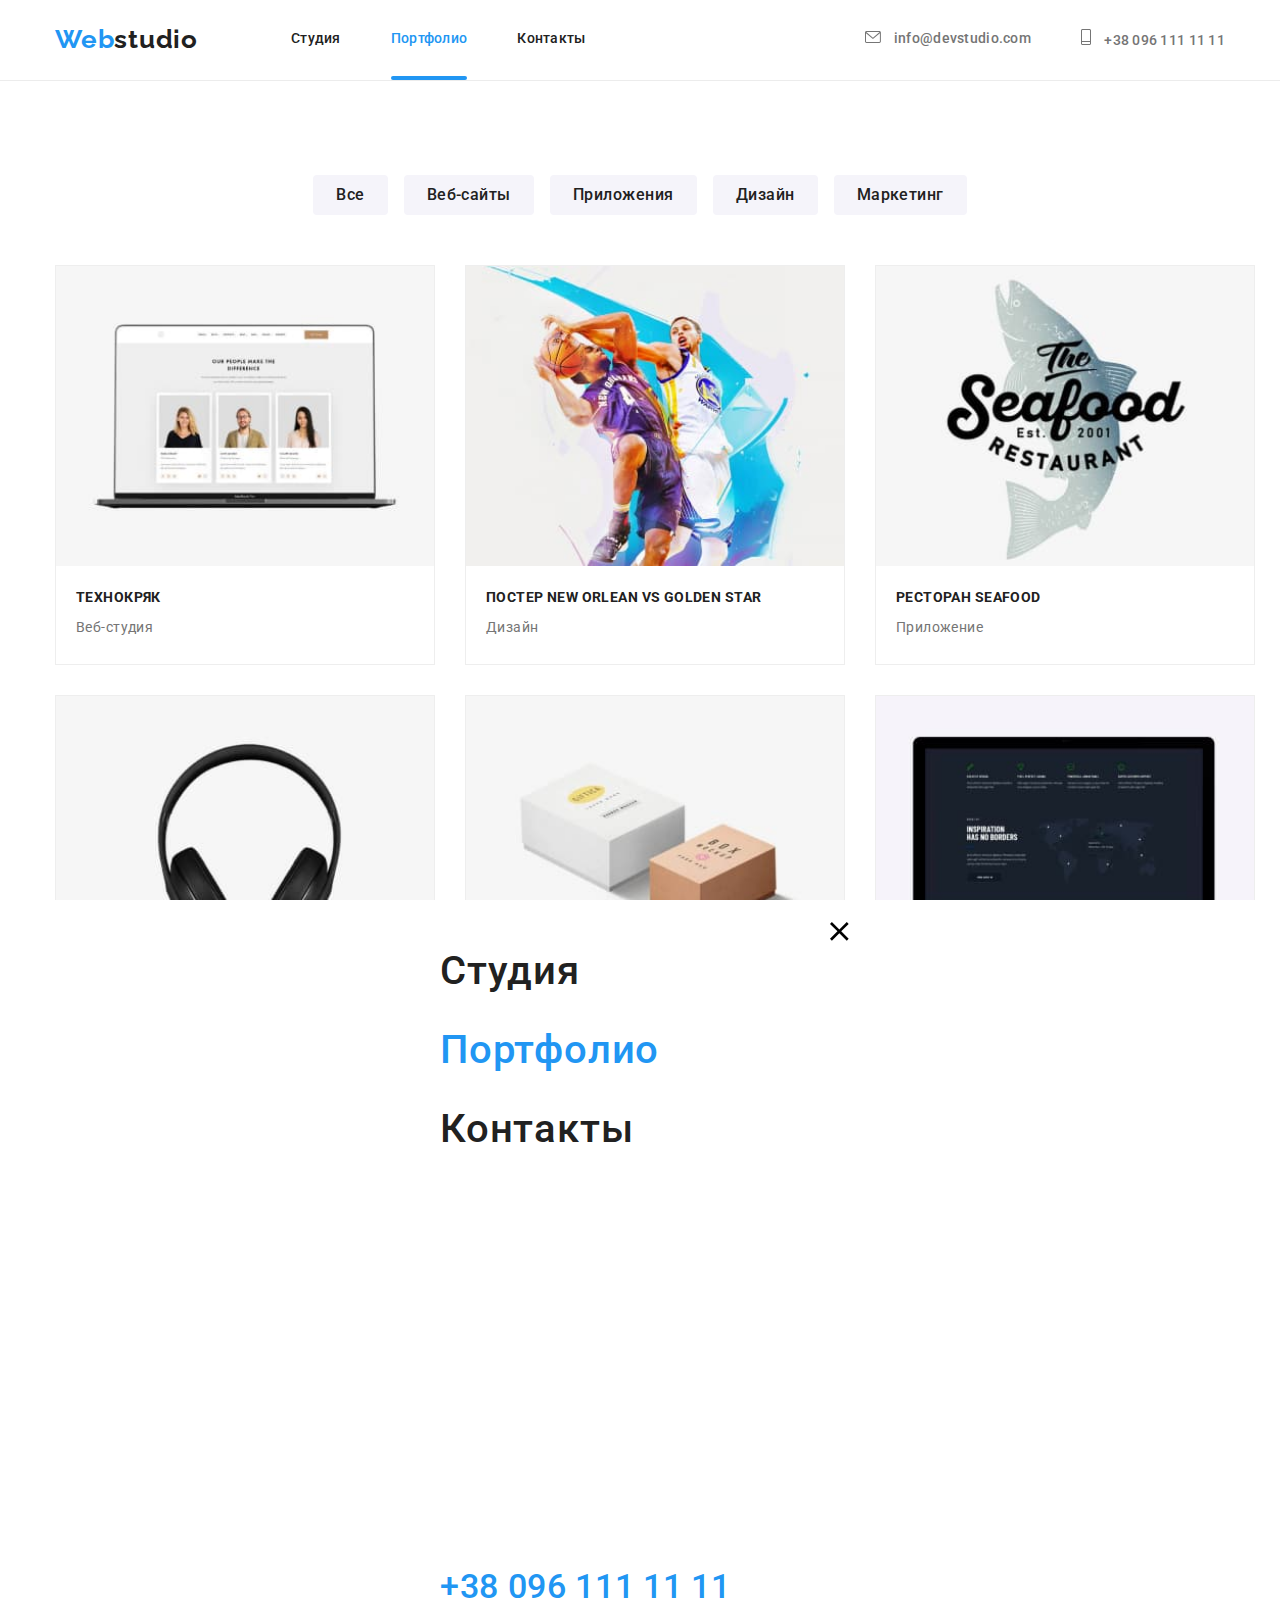
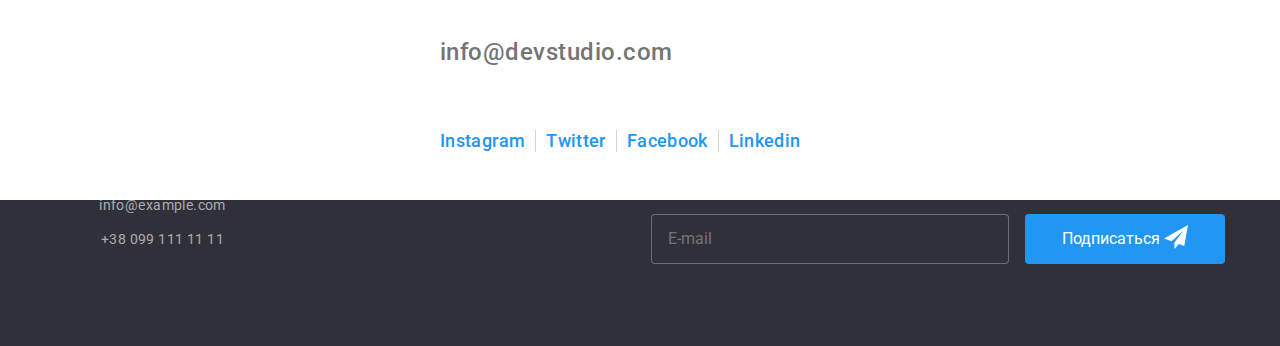
==== commit 57c08258: "сделан мобильный футер" ====
--- a/portfolio.html
+++ b/portfolio.html
@@ -274,50 +274,47 @@
             </div>
         </section>
     </main>
-<footer class="footer">
-    <div class="container footer__container">
-        <!--link to homepage-->
+    <footer class="footer">
+        <div class="container footer__container">
+      <div class="footer__tablet">
         <div class="footer__contact">
-            <a class="footer__logo link" href="/"><span class="logocolor">Web</span>studio</a>
-            <address class="footer__address">
-                <ul class="list footer__list">
-                    <li class="footer__item"><a class="link footer__link" href="https://goo.gl/maps/7gnmi9hPNEsTikb38"
-                            target="_blank">г. Киев, пр-т Леси Украинки, 26</a></li>
-                    <li class="footer__item"><a class="link footer__link footer__mail"
-                            href="mailto:info@example.com">info@example.com</a></li>
-                    <li class="footer__item"><a class="link footer__link footer__tel" href="tel:+380991111111">+38 099
-                            111 11 11</a></li>
-                </ul>
-            </address>
-        </div>
-        <div>
+        <a class="footer__logo link"  href="/"><span class="logocolor">Web</span>studio</a>
+        <address class="footer__address">
+            <ul class="list footer__list">
+                <li class="footer__item"><a class="link footer__link"  href="https://goo.gl/maps/7gnmi9hPNEsTikb38" target="_blank">г. Киев, пр-т Леси Украинки, 26</a></li>
+                <li class="footer__item"><a class="link footer__link footer__mail"  href="mailto:info@example.com">info@example.com</a></li>
+                <li class="footer__item"><a class="link footer__link footer__tel"  href="tel:+380991111111">+38 099 111 11 11</a></li>
+            </ul>
+        </address>
+        </div>
+        <div class="footer__join">
             <h2 class="h2-title footer__title">ПРИСОЕДИНЯЙТЕСЬ</h2>
             <ul class="list footer__sociallist">
+                <li class="footer__socialitem"><a class="link footer__sociallink" href=""> 
+                    <svg class="footer__socialicon">
+                        <use href="./images/symbol-defs.svg#icon-instagram"></use>
+                    </svg>
+                </a></li>
                 <li class="footer__socialitem"><a class="link footer__sociallink" href="">
                         <svg class="footer__socialicon">
-                            <use href="./images/symbol-defs.svg#icon-instagram"></use>
-                        </svg>
-                    </a></li>
+                        <use href="./images/symbol-defs.svg#icon-twitter"></use>
+                    </svg>
+                </a></li>
                 <li class="footer__socialitem"><a class="link footer__sociallink" href="">
                         <svg class="footer__socialicon">
-                            <use href="./images/symbol-defs.svg#icon-twitter"></use>
-                        </svg>
-                    </a></li>
+                        <use href="./images/symbol-defs.svg#icon-facebook"></use>
+                    </svg>
+                </a></li>
                 <li class="footer__socialitem"><a class="link footer__sociallink" href="">
                         <svg class="footer__socialicon">
-                            <use href="./images/symbol-defs.svg#icon-facebook"></use>
-                        </svg>
-                    </a></li>
-                <li class="footer__socialitem"><a class="link footer__sociallink" href="">
-                        <svg class="footer__socialicon">
-                            <use href="./images/symbol-defs.svg#icon-linkedin"></use>
-                        </svg>
-                    </a></li>
+                        <use href="./images/symbol-defs.svg#icon-linkedin"></use>
+                    </svg>
+                </a></li>
             </ul>
         </div>
-        <!-- form email-->
-        <form action="#" class="form-email">
-            <div class="form-email__field">
+    </div>
+        <form action="#" class="form-email" >
+        <div class="form-email__field">    
                 <h3 class="form-email__title">ПОДПИШИТЕСЬ НА РАССЫЛКУ</h3>
                 <input type="email" name="email" placeholder="E-mail" class="form-email__input">
                 <button type="submit" class="form-email__button">
@@ -327,13 +324,14 @@
                         </svg>
                     </span>
                 </button>
-
-
-
-            </div>
+                
+            
+    
+        </div>
         </form>
-    </div>
-</footer>
+        </div>
+    </footer>
+    
 <script src="./js/menu.js">
 </script>
 </body>
--- a/css/main.min.css
+++ b/css/main.min.css
@@ -1,2 +1,2 @@
-/*! modern-normalize v1.1.0 | MIT License | https://github.com/sindresorhus/modern-normalize */*,::before,::after{box-sizing:border-box}html{line-height:1.15;-webkit-text-size-adjust:100%;-moz-tab-size:4;tab-size:4}body{margin:0;font-family:system-ui,-apple-system,"Segoe UI",Roboto,Helvetica,Arial,sans-serif,"Apple Color Emoji","Segoe UI Emoji"}hr{height:0;color:inherit}abbr[title]{text-decoration:underline dotted}b,strong{font-weight:bolder}code,kbd,samp,pre{font-family:ui-monospace, SFMono-Regular, Consolas, "Liberation Mono", Menlo, monospace;font-size:1em}small{font-size:80%}sub,sup{font-size:75%;line-height:0;position:relative;vertical-align:baseline}sub{bottom:-0.25em}sup{top:-0.5em}table{text-indent:0;border-color:inherit}button,input,optgroup,select,textarea{font-family:inherit;font-size:100%;line-height:1.15;margin:0}button,select{text-transform:none}button,[type="button"],[type="reset"],[type="submit"]{-webkit-appearance:button}::-moz-focus-inner{border-style:none;padding:0}:-moz-focusring{outline:1px dotted ButtonText}:-moz-ui-invalid{box-shadow:none}legend{padding:0}progress{vertical-align:baseline}::-webkit-inner-spin-button,::-webkit-outer-spin-button{height:auto}[type="search"]{-webkit-appearance:textfield;outline-offset:-2px}::-webkit-search-decoration{-webkit-appearance:none}::-webkit-file-upload-button{-webkit-appearance:button;font:inherit}summary{display:list-item}:root{--basecolor1: #ffffff;--basecolor2: #212121;--basecolor3hover: #2196f3}p,h1,h2,h3,h4,h5,h6{margin:0}ul{margin:0;padding:0}button{cursor:pointer;border:none}img{display:block;width:100%;max-width:100%;height:auto}.h2-title{font-weight:700;font-size:28px;line-height:1.17;text-align:center;letter-spacing:0.03em;color:var(--basecolor2);margin-bottom:30px}@media screen and (min-width: 1200px){.h2-title{font-size:36px;line-height:1.11;margin-bottom:50px}}.h3-title{font-weight:700;font-size:14px;line-height:1.14;letter-spacing:0.03em;text-transform:uppercase;color:var(--basecolor2);padding-bottom:10px;text-align:center}@media screen and (min-width: 768px){.h3-title{text-align:start}}.p-text{font-weight:400;font-size:14px;line-height:1.71;letter-spacing:0.03em;color:#757575}.container{min-width:320px;padding-left:15px;padding-right:15px;margin:0 auto}@media screen and (min-width: 480px){.container{width:480px}}@media screen and (min-width: 768px){.container{width:768px}}@media screen and (min-width: 1200px){.container{width:1200px}}@media screen and (max-width: 767px){.section{padding-top:60px;padding-bottom:60px}}@media screen and (min-width: 768px){.section{padding-top:60px;padding-bottom:60px}}@media screen and (min-width: 1200px){.section{padding-top:94px;padding-bottom:94px}}body{font-family:Roboto, sans-serif;color:var(--basecolor2);background-color:var(--basecolor1);margin:0}.list{list-style:none}.link{text-decoration:none;display:block}.header{background-color:inherit;border-bottom:1px solid #ececec}.header__container{display:flex;align-items:center;padding-top:24px;padding-bottom:25px;margin-left:auto;margin-right:auto}.header__logo{font-family:Raleway;font-weight:700;font-size:26px;line-height:1.19;letter-spacing:0.03em;color:var(--basecolor2);margin-right:93px}.logocolor{font-family:Raleway;font-weight:700;font-size:26px;line-height:1.19;letter-spacing:0.03em;color:var(--basecolor3hover)}.header__nav{display:none}.header__list{display:flex}.header-contact .link{font-weight:500;font-size:14px;line-height:1.14;letter-spacing:0.02em;color:#757575}.header-contact .link:hover,.header-contact .link:focus{color:var(--basecolor3hover)}.header__item:not(:last-child){margin-right:50px}.header__link{font-weight:500;font-size:14px;line-height:1.14;letter-spacing:0.02em;color:var(--basecolor2)}.header__link:hover,.header__link:focus{color:var(--basecolor3hover)}.header-contact{margin-left:auto}.header__item:not(:last-child){margin-right:50px}.header__item .link{display:flex;justify-content:center;align-items:center}.header__item-contact:not(:last-child){margin-bottom:10px}@media screen and (min-width: 1200px){.header__item-contact:not(:last-child){margin-right:50px;margin-bottom:0}}.header__link-contact{display:block;text-decoration:none}.header__list .link{transition:color 250ms cubic-bezier(0.4, 0, 0.2, 1)}.header__list .link:hover,.header__list .link:focus{color:var(--basecolor3hover)}.header__icon{margin-right:10px;fill:currentColor}.header__nav{display:none}@media screen and (min-width: 768px){.header__nav{display:flex}}.header-contact{display:none}@media screen and (min-width: 768px){.header-contact{display:block}}@media screen and (min-width: 1200px){.header-contact{margin-left:auto}}@media screen and (min-width: 1200px){.header__list-contact{display:flex;align-items:center}}.menu_open_btn{margin-left:auto;background-color:#ffffff;border:none;cursor:pointer}.menu_open_btn:hover,.menu_open_btn:focus{fill:var(--basecolor3hover)}@media screen and (min-width: 768px){.menu_open_btn{display:none}}.mob__menu{position:fixed;background-color:#ffffff;top:0;left:0;width:100vw;height:100vh;z-index:1;padding-top:0;padding-bottom:0;transform:translateY(0%);transition:transform 250ms cubic-bezier(0.4, 0, 0.2, 1),visibility}.mob__menu.is-hidden{transform:translateY(100%)}.container_mob{height:100%;display:flex;flex-direction:column;justify-content:space-between;padding-bottom:48px;padding-left:40px;padding-top:48px;position:relative;max-width:480px;margin-left:auto;margin-right:auto}.menu_close_btn{position:absolute;display:block;margin-left:auto;top:10px;right:15px;background-color:#fff;border:none;cursor:pointer}.menu_close_btn:hover,.menu_close_btn:focus{fill:var(--basecolor3hover)}.header__list-tel{display:flex;flex-direction:column;align-items:flex-start}.header__item-tel:not(:last-child){margin-bottom:32px}.header-contact-tel__list{margin-bottom:64px}.header-contact-tel__item:not(:last-child){margin-bottom:32px}.header__link-tel{font-weight:500;font-size:40px;line-height:1.17;text-align:center;letter-spacing:0.02em;color:var(--basecolor2)}.header__link-tel--current{color:var(--basecolor3hover)}.header__link-contact-tel{font-weight:500;font-size:34px;line-height:1.18;letter-spacing:0.02em;color:var(--basecolor3hover)}.header__link-contact-mail{font-weight:500;font-size:24px;line-height:28px;letter-spacing:0.02em;color:#757575}.social_network-tel__link{font-weight:500;font-size:18px;line-height:1.22;letter-spacing:0.02em;color:#2196F3}.social_network-tel__item:not(:first-child){padding-left:10px}.social_network-tel__item:not(:last-child){padding-right:10px;border-right:1px solid rgba(33,33,33,0.2)}.social_network-tel__list{display:flex;padding-right:10px}.container__make-order{padding:0;width:100%}.make-order{background-color:#2f303a;background-image:linear-gradient(rgba(47,48,58,0.4), rgba(47,48,58,0.4)),url(../images/makeorder_bg_tel.jpg);background-repeat:no-repeat;background-position:center;background-size:cover;padding-top:118px;padding-bottom:118px}@media (min-device-pixel-ratio: 2), (min-resolution: 192dpi), (min-resolution: 2dppx){.make-order{background-image:linear-gradient(rgba(47,48,58,0.4), rgba(47,48,58,0.4)),url(../images/makeorder_bg_tel_x2.jpg)}}@media screen and (min-width: 768px){.make-order{background-image:linear-gradient(rgba(47,48,58,0.4), rgba(47,48,58,0.4)),url(../images/makeorder_bg_tab.jpg);padding-left:204px;padding-right:204px}}@media screen and (min-width: 768px) and (min-device-pixel-ratio: 2), screen and (min-width: 768px) and (min-resolution: 192dpi), screen and (min-width: 768px) and (min-resolution: 2dppx){.make-order{background-image:linear-gradient(rgba(47,48,58,0.4), rgba(47,48,58,0.4)),url(../images/makeorder_bg_tab_x2.jpg)}}@media screen and (min-width: 1200px){.make-order{padding-top:200px;padding-bottom:200px;background-image:linear-gradient(rgba(47,48,58,0.4), rgba(47,48,58,0.4)),url(../images/makeorderbackground.jpg);padding-left:204px;padding-right:204px}}@media screen and (min-width: 1200px) and (min-device-pixel-ratio: 2), screen and (min-width: 1200px) and (min-resolution: 192dpi), screen and (min-width: 1200px) and (min-resolution: 2dppx){.make-order{background-image:linear-gradient(rgba(47,48,58,0.4), rgba(47,48,58,0.4)),url(../images/makeorderbackground_x2.jpg)}}.make-order__title{font-family:Roboto;font-style:normal;font-weight:900;font-size:26px;line-height:1.61;text-align:center;letter-spacing:0.06em;text-transform:uppercase;color:var(--basecolor1);margin:0 auto 30px;max-width:700px}@media screen and (min-width: 1200px){.make-order__title{font-size:44px;line-height:1.36}}.make-order__button{color:var(--basecolor1);background:var(--basecolor3hover);text-align:center;margin:0 auto;display:block;width:200px;height:50px;box-shadow:0px 4px 4px rgba(0,0,0,0.15);border-radius:4px;transition:color 250ms cubic-bezier(0.4, 0, 0.2, 1),background-color 250ms cubic-bezier(0.4, 0, 0.2, 1),box-shadow 250ms cubic-bezier(0.4, 0, 0.2, 1)}.make-order__button:hover,.make-order__button:focus{background:#188ce8}.current{color:var(--basecolor3hover);position:relative}.current::after{content:"";position:absolute;width:100%;height:4px;border-radius:4px;background-color:var(--basecolor3hover);left:0;bottom:-33px}.features{padding-top:60px}@media screen and (min-width: 1200px){.features{padding-top:94px}}@media screen and (min-width: 768px){.features__list{display:flex;flex-wrap:wrap;justify-content:center}}@media screen and (min-width: 1200px){.features__list{flex-wrap:nowrap}}.features__item{align-items:center;margin-bottom:30px}@media screen and (min-width: 768px){.features__item{width:270px;margin-right:30px}}@media screen and (min-width: 1200px){.features__item:last-child{margin-right:0}}.features__icon{display:flex;justify-content:center;align-items:center;height:120px;border-radius:4px;background-color:#f5f4fa;background-position:center;margin-bottom:30px}.our-work{display:none;padding-top:94px;padding-bottom:94px}@media screen and (min-width: 1200px){.our-work{display:flex}}.our-work__list{display:flex}.our-work__item+.our-work__item{margin-left:30px}.our-work__item:first-child{margin-left:0}.our-work__img{position:relative}.our-work__text{position:absolute;width:370px;height:70px;display:flex;justify-content:center;align-items:center;bottom:0;left:0;font-size:14px;font-weight:700;line-height:1, 14;letter-spacing:0.03em;text-align:center;color:var(--basecolor1);background-color:rgba(47,48,58,0.8)}.our-team{padding-top:60px;padding-bottom:60px;background:#f5f4fa}@media screen and (min-width: 1200px){.our-team{padding-top:94px;padding-bottom:94px}}@media screen and (min-width: 768px){.our-team__list{display:flex;flex-wrap:wrap;justify-content:center}}@media screen and (min-width: 1200px){.our-team__list{flex-wrap:nowrap}}.our-team__item{background:var(--basecolor1);box-shadow:0px 1px 3px rgba(0,0,0,0.12),0px 1px 1px rgba(0,0,0,0.14),0px 2px 1px rgba(0,0,0,0.2);border-radius:0px 0px 4px 4px;align-items:center}@media screen and (min-width: 768px){.our-team__item{width:270px;margin-left:30px;margin-bottom:30px}}@media screen and (min-width: 1200px){.our-team__item:first-child{margin-left:0}}.our-team__card{margin:30px auto}.our-team__name{margin-top:30px;text-align:center;letter-spacing:0.03em}.our-team__post{text-align:center;letter-spacing:0.03em}@media screen and (min-width: 1200px){.our-team__title{margin-bottom:50px}}.our-team__sociallist{display:flex;justify-content:center}.our-team__socialitem+.our-team__socialitem{margin-left:10px}.our-team__sociallink{width:44px;height:44px;display:flex;justify-content:center;align-items:center;border-radius:50%;transition:background-color 250ms cubic-bezier(0.4, 0, 0.2, 1)}.our-team__sociallink:hover,.our-team__sociallink:focus{background-color:var(--basecolor3hover)}.our-team__sociallink:hover .our-team__socialicon,.our-team__sociallink:focus .our-team__socialicon{fill:var(--basecolor1)}.our-team__socialicon{width:20px;height:20px;fill:#afb1b8;transition:fill 250ms cubic-bezier(0.4, 0, 0.2, 1)}.customers{padding-top:60px;padding-bottom:60px}@media screen and (min-width: 1200px){.customers{padding-top:94px;padding-bottom:94px}}.customers__title{margin-bottom:30px}@media screen and (min-width: 1200px){.customers__title{margin-bottom:50px}}.customers__list{display:flex;flex-wrap:wrap;justify-content:center}@media screen and (min-width: 1200px){.customers__list{flex-wrap:nowrap}}.customers__item{margin-bottom:30px;margin-right:30px}.customers__item:hover{color:var(--basecolor3hover)}@media screen and (min-width: 1200px){.customers__item:last-child{margin-right:0}}.customers__link{display:flex;justify-content:center;align-items:center;width:170px;height:92px;border:1px solid;color:#afb1b8;border-color:#afb1b8;border-radius:4px;transition:color 250ms cubic-bezier(0.4, 0, 0.2, 1),border-color 250ms cubic-bezier(0.4, 0, 0.2, 1)}.customers__link:hover,.customers__link:focus{border-color:var(--basecolor3hover);color:var(--basecolor3hover)}.customers__icon{fill:currentColor}.footer{background:#2f303a;padding-top:60px;padding-bottom:calc(60px - 26.6px)}.footer__container{display:flex;flex-direction:column;align-items:center}@media screen and (min-width: 768px){.footer__container{flex-wrap:wrap;justify-content:space-between}}.footer__contact{margin-bottom:60px;align-items:center}@media screen and (min-width: 1200px){.footer__contact{margin-right:70px}}.footer__item{margin-bottom:10px}.footer__item:last-child{margin-bottom:0}.footer__link{font-family:inherit;font-weight:400;font-size:14px;line-height:1.71;letter-spacing:0.03em;color:var(--basecolor1);transition:color 250ms cubic-bezier(0.4, 0, 0.2, 1)}.footer__link:hover,.footer__link:focus{color:var(--basecolor3hover)}.footer__mail,.footer__tel{color:rgba(255,255,255,0.6)}.footer__logo{display:block;font-family:Raleway;font-style:normal;font-weight:700;font-size:26px;line-height:1.19;letter-spacing:0.03em;color:var(--basecolor1);margin-bottom:20px}.footer__address{font-style:normal}.footer__title{color:var(--basecolor1);font-size:14px;line-height:1, 17;text-align:left;margin-bottom:20px}.footer__sociallist{display:flex}.footer__socialitem{margin-right:10px}.footer__sociallink{width:44px;height:44px;background-color:rgba(255,255,255,0.1);display:flex;justify-content:center;align-items:center;border-radius:50%;transition:background-color 250ms cubic-bezier(0.4, 0, 0.2, 1)}.footer__sociallink:hover{background-color:var(--basecolor3hover)}.footer__socialicon{width:20px;height:20px;fill:var(--basecolor1)}.form-email{display:block;margin-left:auto}.form-email__title{font-style:bold;font-size:14px;line-height:1, 14;color:var(--basecolor1);margin-bottom:20px}.form-email__button{justify-content:center;width:200px;height:50px;background-color:var(--basecolor3hover);border-radius:4px;margin-left:12px;text-align:center;padding-bottom:10px;color:var(--basecolor1)}.form-email__input{width:358px;height:50px;border:1px solid rgba(255,255,255,0.3);border-radius:4px;background-color:#2f303a;color:var(--basecolor1);padding-left:16px}.form-email__field input{margin:0}.form-email__icon{fill:var(--basecolor1);transform:translateY(5px)}.main{padding-top:94px;padding-bottom:94px}.main__list{display:flex;flex-wrap:wrap;justify-content:center;margin-bottom:50px}.main__item{margin-left:8px;border-radius:4px;cursor:pointer}.main__item:first-child{margin-left:0}.main__item:not(:last-child){margin-right:8px}.main__btn{padding:6px 22px;border:1px solid transparent;border-radius:4px;font-family:inherit;font-weight:500;font-size:16px;line-height:1.62;letter-spacing:0.03em;background-color:#f5f4fa;color:var(--basecolor2);cursor:pointer;transition:color 250ms cubic-bezier(0.4, 0, 0.2, 1),background-color 250ms cubic-bezier(0.4, 0, 0.2, 1)}.main__list .main__btn:hover,.main__list .main__btn:focus{color:var(--basecolor1);background:var(--basecolor3hover);box-shadow:0px 3px 1px rgba(0,0,0,0.1),0px 1px 2px rgba(0,0,0,0.08),0px 2px 2px rgba(0,0,0,0.12)}.current-button{color:var(--basecolor1);background:var(--basecolor3hover);box-shadow:0px 3px 1px rgba(0,0,0,0.1),0px 1px 2px rgba(0,0,0,0.08),0px 2px 2px rgba(0,0,0,0.12)}.portfolio__list{display:flex;flex-wrap:wrap;margin-left:-30px;margin-right:-30px}.portfolio__item{flex-basis:calc((100% - 90px) / 3);margin-left:30px;margin-bottom:30px;background:var(--basecolor1);border:1px solid #eeeeee}.portfolio__card{padding:24px 20px}.portfolio__link{display:block;transition:box-shadow 250ms cubic-bezier(0.4, 0, 0.2, 1)}.portfolio__link:hover .overlay__container,.portfolio__link:focus .overlay__container{transform:translateY(0)}.portfolio__list .portfolio__link:hover .overlay__container:hover,.portfolio__list .portfolio__link:hover .overlay__container:focus,.portfolio__list .portfolio__link:focus .overlay__container:hover,.portfolio__list .portfolio__link:focus .overlay__container:focus{box-sizing:border-box;box-shadow:1px 4px 6px 0px rgba(0,0,0,0.161),0px 4px 4px 0px rgba(0,0,0,0.059),0px 1px 1px 0px rgba(0,0,0,0.122)}.overlay__thumb{position:relative;overflow:hidden;transition:250ms cubic-bezier(0.4, 0, 0.2, 1)}.overlay__container{position:absolute;top:0;left:0;width:100%;height:100%;text-align:center;background-color:rgba(33,150,243,0.9);transform:translateY(101%);transition:transform 250ms cubic-bezier(0.4, 0, 0.2, 1)}.overlay__text{font-family:Roboto;font-size:18px;font-weight:400;line-height:1.56;letter-spacing:0.03em;text-align:left;padding:24px 63px;color:var(--basecolor1)}.backdrop{position:fixed;top:0;left:0;height:100%;width:100%;background-color:rgba(0,0,0,0.2);transform:scale(1)}.backdrop.is-hidden{opacity:0;pointer-events:none;visibility:hidden}.modal{width:90vw;height:581px;padding:40px;position:relative;margin:0 auto;background-color:var(--basecolor1);box-shadow:0px 1px 3px rgba(0,0,0,0.12),0px 1px 1px rgba(0,0,0,0.14),0px 2px 1px rgba(0,0,0,0.2);border-radius:4px;opacity:1;transition:transform 250ms cubic-bezier(0.4, 0, 0.2, 1),opacity 250ms cubic-bezier(0.4, 0, 0.2, 1),background-color 250ms cubic-bezier(0.4, 0, 0.2, 1)}@media screen and (min-width: 480px){.modal{width:450px}}@media screen and (min-width: 1200px){.modal{width:528px}}.backdrop.is-hidden .modal{opacity:0;transform:translate(-50%, -50%) scale(0.2)}.modal__button{position:absolute;top:1vh;right:1vw;width:30px;height:30px;border:1px solid rgba(0,0,0,0.1);border-radius:50%;background-color:var(--basecolor1);display:flex;justify-content:center;align-items:center;box-sizing:border-box;transition:fill 250ms cubic-bezier(0.4, 0, 0.2, 1),box-shadow 250ms cubic-bezier(0.4, 0, 0.2, 1),background-color 250ms cubic-bezier(0.4, 0, 0.2, 1)}.icon-close{fill:var(--basecolor2)}.modal__button:hover>.icon-close{fill:var(--basecolor3hover)}.modal__title{font-weight:700;font-size:20px;line-height:1.15;letter-spacing:3%;text-align:center;margin-bottom:20px}.modal__input{font-weight:12px;width:100%;max-height:40px;padding-top:12px;padding-bottom:12px;padding-left:42px;border:1px solid rgba(33,33,33,0.2);border-radius:4px;cursor:pointer;transition:border-color 250ms cubic-bezier(0.4, 0, 0.2, 1)}.modal__input:focus,.modal__input:hover{border-color:var(--basecolor3hover)}.modal__btn{display:block;margin:0 auto;width:200px;height:50px;color:var(--basecolor1);background-color:var(--basecolor3hover);box-shadow:0px 1px 3px rgba(0,0,0,0.12),0px 1px 1px rgba(0,0,0,0.14),0px 2px 1px rgba(0,0,0,0.2);border-radius:4px;margin-top:20px;transition:background-color 250ms cubic-bezier(0.4, 0, 0.2, 1),box-shadow 250ms cubic-bezier(0.4, 0, 0.2, 1)}.modal__btn:hover,.modal__btn:focus{background-color:#188ce8;box-shadow:0px 1px 3px rgba(0,0,0,0.12),0px 1px 1px rgba(0,0,0,0.14),0px 2px 1px rgba(0,0,0,0.2)}.modal__field{position:relative;display:flex;flex-direction:column;margin-bottom:10px}.modal__label{display:block;box-sizing:border-box;margin-bottom:5px;font-weight:400;font-size:12px;line-height:1.17;color:#757575}.checkbox{display:flex;align-items:center;justify-content:center}.icon-checkbox{position:absolute;top:0;left:0;display:inline-block;width:16px;height:15px;border:2px solid var(--basecolor2);border-radius:2px;cursor:pointer;transition:background-color 250ms cubic-bezier(0.4, 0, 0.2, 1),border-color 250ms cubic-bezier(0.4, 0, 0.2, 1)}.modalinput-checkbox{appearance:none;-moz-appearance:none;-webkit-appearance:none;position:absolute}.modal__checkbox{position:relative;padding-left:20px;font-weight:400;font-size:12px;line-height:1.17;color:#757575}@media screen and (min-width: 1200px){.modal__checkbox{font-size:14px}}.modal__input--textarea{min-height:120px;resize:none;padding:10px 20px}.modal__icon{position:absolute;top:50%;left:15px;fill:var(--basecolor2);transition:fill 250ms cubic-bezier(0.4, 0, 0.2, 1)}.modal__input:focus ~ .modal__icon{fill:var(--basecolor3hover)}.modal__link--checkbox{color:var(--basecolor3hover);padding-right:5px}.modalinput-checkbox:checked+.icon-checkbox{background-color:var(--basecolor3hover);background-image:url(../images/iconcheck.svg);background-size:contain;background-origin:border-box;border-color:var(--basecolor3hover)}
+/*! modern-normalize v1.1.0 | MIT License | https://github.com/sindresorhus/modern-normalize */*,::before,::after{box-sizing:border-box}html{line-height:1.15;-webkit-text-size-adjust:100%;-moz-tab-size:4;tab-size:4}body{margin:0;font-family:system-ui,-apple-system,"Segoe UI",Roboto,Helvetica,Arial,sans-serif,"Apple Color Emoji","Segoe UI Emoji"}hr{height:0;color:inherit}abbr[title]{text-decoration:underline dotted}b,strong{font-weight:bolder}code,kbd,samp,pre{font-family:ui-monospace, SFMono-Regular, Consolas, "Liberation Mono", Menlo, monospace;font-size:1em}small{font-size:80%}sub,sup{font-size:75%;line-height:0;position:relative;vertical-align:baseline}sub{bottom:-0.25em}sup{top:-0.5em}table{text-indent:0;border-color:inherit}button,input,optgroup,select,textarea{font-family:inherit;font-size:100%;line-height:1.15;margin:0}button,select{text-transform:none}button,[type="button"],[type="reset"],[type="submit"]{-webkit-appearance:button}::-moz-focus-inner{border-style:none;padding:0}:-moz-focusring{outline:1px dotted ButtonText}:-moz-ui-invalid{box-shadow:none}legend{padding:0}progress{vertical-align:baseline}::-webkit-inner-spin-button,::-webkit-outer-spin-button{height:auto}[type="search"]{-webkit-appearance:textfield;outline-offset:-2px}::-webkit-search-decoration{-webkit-appearance:none}::-webkit-file-upload-button{-webkit-appearance:button;font:inherit}summary{display:list-item}:root{--basecolor1: #ffffff;--basecolor2: #212121;--basecolor3hover: #2196f3}p,h1,h2,h3,h4,h5,h6{margin:0}ul{margin:0;padding:0}button{cursor:pointer;border:none}img{display:block;width:100%;max-width:100%;height:auto}.h2-title{font-weight:700;font-size:28px;line-height:1.17;text-align:center;letter-spacing:0.03em;color:var(--basecolor2);margin-bottom:30px}@media screen and (min-width: 1200px){.h2-title{font-size:36px;line-height:1.11;margin-bottom:50px}}.h3-title{font-weight:700;font-size:14px;line-height:1.14;letter-spacing:0.03em;text-transform:uppercase;color:var(--basecolor2);padding-bottom:10px;text-align:center}@media screen and (min-width: 768px){.h3-title{text-align:start}}.p-text{font-weight:400;font-size:14px;line-height:1.71;letter-spacing:0.03em;color:#757575}.container{min-width:320px;padding-left:15px;padding-right:15px;margin:0 auto}@media screen and (min-width: 480px){.container{width:480px}}@media screen and (min-width: 768px){.container{width:768px}}@media screen and (min-width: 1200px){.container{width:1200px}}@media screen and (max-width: 767px){.section{padding-top:60px;padding-bottom:60px}}@media screen and (min-width: 768px){.section{padding-top:60px;padding-bottom:60px}}@media screen and (min-width: 1200px){.section{padding-top:94px;padding-bottom:94px}}body{font-family:Roboto, sans-serif;color:var(--basecolor2);background-color:var(--basecolor1);margin:0}.list{list-style:none}.link{text-decoration:none;display:block}.header{background-color:inherit;border-bottom:1px solid #ececec}.header__container{display:flex;align-items:center;padding-top:24px;padding-bottom:25px;margin-left:auto;margin-right:auto}.header__logo{font-family:Raleway;font-weight:700;font-size:26px;line-height:1.19;letter-spacing:0.03em;color:var(--basecolor2);margin-right:93px}.logocolor{font-family:Raleway;font-weight:700;font-size:26px;line-height:1.19;letter-spacing:0.03em;color:var(--basecolor3hover)}.header__nav{display:none}.header__list{display:flex}.header-contact .link{font-weight:500;font-size:14px;line-height:1.14;letter-spacing:0.02em;color:#757575}.header-contact .link:hover,.header-contact .link:focus{color:var(--basecolor3hover)}.header__item:not(:last-child){margin-right:50px}.header__link{font-weight:500;font-size:14px;line-height:1.14;letter-spacing:0.02em;color:var(--basecolor2)}.header__link:hover,.header__link:focus{color:var(--basecolor3hover)}.header-contact{margin-left:auto}.header__item:not(:last-child){margin-right:50px}.header__item .link{display:flex;justify-content:center;align-items:center}.header__item-contact:not(:last-child){margin-bottom:10px}@media screen and (min-width: 1200px){.header__item-contact:not(:last-child){margin-right:50px;margin-bottom:0}}.header__link-contact{display:block;text-decoration:none}.header__list .link{transition:color 250ms cubic-bezier(0.4, 0, 0.2, 1)}.header__list .link:hover,.header__list .link:focus{color:var(--basecolor3hover)}.header__icon{margin-right:10px;fill:currentColor}.header__nav{display:none}@media screen and (min-width: 768px){.header__nav{display:flex}}.header-contact{display:none}@media screen and (min-width: 768px){.header-contact{display:block}}@media screen and (min-width: 1200px){.header-contact{margin-left:auto}}@media screen and (min-width: 1200px){.header__list-contact{display:flex;align-items:center}}.menu_open_btn{margin-left:auto;background-color:#ffffff;border:none;cursor:pointer}.menu_open_btn:hover,.menu_open_btn:focus{fill:var(--basecolor3hover)}@media screen and (min-width: 768px){.menu_open_btn{display:none}}.mob__menu{position:fixed;background-color:#ffffff;top:0;left:0;width:100vw;height:100vh;z-index:1;padding-top:0;padding-bottom:0;transform:translateY(0%);transition:transform 250ms cubic-bezier(0.4, 0, 0.2, 1),visibility}.mob__menu.is-hidden{transform:translateY(100%)}.container_mob{height:100%;display:flex;flex-direction:column;justify-content:space-between;padding-bottom:48px;padding-left:40px;padding-top:48px;position:relative;max-width:480px;margin-left:auto;margin-right:auto}.menu_close_btn{position:absolute;display:block;margin-left:auto;top:10px;right:15px;background-color:#fff;border:none;cursor:pointer}.menu_close_btn:hover,.menu_close_btn:focus{fill:var(--basecolor3hover)}.header__list-tel{display:flex;flex-direction:column;align-items:flex-start}.header__item-tel:not(:last-child){margin-bottom:32px}.header-contact-tel__list{margin-bottom:64px}.header-contact-tel__item:not(:last-child){margin-bottom:32px}.header__link-tel{font-weight:500;font-size:40px;line-height:1.17;text-align:center;letter-spacing:0.02em;color:var(--basecolor2)}.header__link-tel--current{color:var(--basecolor3hover)}.header__link-contact-tel{font-weight:500;font-size:34px;line-height:1.18;letter-spacing:0.02em;color:var(--basecolor3hover)}.header__link-contact-mail{font-weight:500;font-size:24px;line-height:28px;letter-spacing:0.02em;color:#757575}.social_network-tel__link{font-weight:500;font-size:18px;line-height:1.22;letter-spacing:0.02em;color:#2196F3}.social_network-tel__item:not(:first-child){padding-left:10px}.social_network-tel__item:not(:last-child){padding-right:10px;border-right:1px solid rgba(33,33,33,0.2)}.social_network-tel__list{display:flex;padding-right:10px}.container__make-order{padding:0;width:100%}.make-order{background-color:#2f303a;background-image:linear-gradient(rgba(47,48,58,0.4), rgba(47,48,58,0.4)),url(../images/makeorder_bg_tel.jpg);background-repeat:no-repeat;background-position:center;background-size:cover;padding-top:118px;padding-bottom:118px}@media (min-device-pixel-ratio: 2), (min-resolution: 192dpi), (min-resolution: 2dppx){.make-order{background-image:linear-gradient(rgba(47,48,58,0.4), rgba(47,48,58,0.4)),url(../images/makeorder_bg_tel_x2.jpg)}}@media screen and (min-width: 768px){.make-order{background-image:linear-gradient(rgba(47,48,58,0.4), rgba(47,48,58,0.4)),url(../images/makeorder_bg_tab.jpg);padding-left:204px;padding-right:204px}}@media screen and (min-width: 768px) and (min-device-pixel-ratio: 2), screen and (min-width: 768px) and (min-resolution: 192dpi), screen and (min-width: 768px) and (min-resolution: 2dppx){.make-order{background-image:linear-gradient(rgba(47,48,58,0.4), rgba(47,48,58,0.4)),url(../images/makeorder_bg_tab_x2.jpg)}}@media screen and (min-width: 1200px){.make-order{padding-top:200px;padding-bottom:200px;background-image:linear-gradient(rgba(47,48,58,0.4), rgba(47,48,58,0.4)),url(../images/makeorderbackground.jpg);padding-left:204px;padding-right:204px}}@media screen and (min-width: 1200px) and (min-device-pixel-ratio: 2), screen and (min-width: 1200px) and (min-resolution: 192dpi), screen and (min-width: 1200px) and (min-resolution: 2dppx){.make-order{background-image:linear-gradient(rgba(47,48,58,0.4), rgba(47,48,58,0.4)),url(../images/makeorderbackground_x2.jpg)}}.make-order__title{font-family:Roboto;font-style:normal;font-weight:900;font-size:26px;line-height:1.61;text-align:center;letter-spacing:0.06em;text-transform:uppercase;color:var(--basecolor1);margin:0 auto 30px;max-width:700px}@media screen and (min-width: 1200px){.make-order__title{font-size:44px;line-height:1.36}}.make-order__button{color:var(--basecolor1);background:var(--basecolor3hover);text-align:center;margin:0 auto;display:block;width:200px;height:50px;box-shadow:0px 4px 4px rgba(0,0,0,0.15);border-radius:4px;transition:color 250ms cubic-bezier(0.4, 0, 0.2, 1),background-color 250ms cubic-bezier(0.4, 0, 0.2, 1),box-shadow 250ms cubic-bezier(0.4, 0, 0.2, 1)}.make-order__button:hover,.make-order__button:focus{background:#188ce8}.current{color:var(--basecolor3hover);position:relative}.current::after{content:"";position:absolute;width:100%;height:4px;border-radius:4px;background-color:var(--basecolor3hover);left:0;bottom:-33px}.features{padding-top:60px}@media screen and (min-width: 1200px){.features{padding-top:94px}}@media screen and (min-width: 768px){.features__list{display:flex;flex-wrap:wrap;justify-content:center}}@media screen and (min-width: 1200px){.features__list{flex-wrap:nowrap}}.features__item{align-items:center;margin-bottom:30px}@media screen and (min-width: 768px){.features__item{width:270px;margin-right:30px}}@media screen and (min-width: 1200px){.features__item:last-child{margin-right:0}}.features__icon{display:flex;justify-content:center;align-items:center;height:120px;border-radius:4px;background-color:#f5f4fa;background-position:center;margin-bottom:30px}.our-work{display:none;padding-top:94px;padding-bottom:94px}@media screen and (min-width: 1200px){.our-work{display:flex}}.our-work__list{display:flex}.our-work__item+.our-work__item{margin-left:30px}.our-work__item:first-child{margin-left:0}.our-work__img{position:relative}.our-work__text{position:absolute;width:370px;height:70px;display:flex;justify-content:center;align-items:center;bottom:0;left:0;font-size:14px;font-weight:700;line-height:1, 14;letter-spacing:0.03em;text-align:center;color:var(--basecolor1);background-color:rgba(47,48,58,0.8)}.our-team{padding-top:60px;padding-bottom:60px;background:#f5f4fa}@media screen and (min-width: 1200px){.our-team{padding-top:94px;padding-bottom:94px}}@media screen and (min-width: 768px){.our-team__list{display:flex;flex-wrap:wrap;justify-content:center}}@media screen and (min-width: 1200px){.our-team__list{flex-wrap:nowrap}}.our-team__item{background:var(--basecolor1);box-shadow:0px 1px 3px rgba(0,0,0,0.12),0px 1px 1px rgba(0,0,0,0.14),0px 2px 1px rgba(0,0,0,0.2);border-radius:0px 0px 4px 4px;align-items:center}@media screen and (min-width: 768px){.our-team__item{width:270px;margin-left:30px;margin-bottom:30px}}@media screen and (min-width: 1200px){.our-team__item:first-child{margin-left:0}}.our-team__card{margin:30px auto}.our-team__name{margin-top:30px;text-align:center;letter-spacing:0.03em}.our-team__post{text-align:center;letter-spacing:0.03em}@media screen and (min-width: 1200px){.our-team__title{margin-bottom:50px}}.our-team__sociallist{display:flex;justify-content:center}.our-team__socialitem+.our-team__socialitem{margin-left:10px}.our-team__sociallink{width:44px;height:44px;display:flex;justify-content:center;align-items:center;border-radius:50%;transition:background-color 250ms cubic-bezier(0.4, 0, 0.2, 1)}.our-team__sociallink:hover,.our-team__sociallink:focus{background-color:var(--basecolor3hover)}.our-team__sociallink:hover .our-team__socialicon,.our-team__sociallink:focus .our-team__socialicon{fill:var(--basecolor1)}.our-team__socialicon{width:20px;height:20px;fill:#afb1b8;transition:fill 250ms cubic-bezier(0.4, 0, 0.2, 1)}.customers{padding-top:60px;padding-bottom:60px}@media screen and (min-width: 1200px){.customers{padding-top:94px;padding-bottom:94px}}.customers__title{margin-bottom:30px}@media screen and (min-width: 1200px){.customers__title{margin-bottom:50px}}.customers__list{display:flex;flex-wrap:wrap;justify-content:center}@media screen and (min-width: 1200px){.customers__list{flex-wrap:nowrap}}.customers__item{margin-bottom:30px;margin-right:30px}.customers__item:hover{color:var(--basecolor3hover)}@media screen and (min-width: 1200px){.customers__item:last-child{margin-right:0}}.customers__link{display:flex;justify-content:center;align-items:center;width:170px;height:92px;border:1px solid;color:#afb1b8;border-color:#afb1b8;border-radius:4px;transition:color 250ms cubic-bezier(0.4, 0, 0.2, 1),border-color 250ms cubic-bezier(0.4, 0, 0.2, 1)}.customers__link:hover,.customers__link:focus{border-color:var(--basecolor3hover);color:var(--basecolor3hover)}.customers__icon{fill:currentColor}.footer{background:#2f303a;padding-top:60px;padding-bottom:calc(60px - 26.6px)}.footer__container{display:flex;flex-direction:column;align-items:center}@media screen and (min-width: 768px){.footer__container{flex-direction:row;flex-wrap:wrap;justify-content:space-between}}@media screen and (min-width: 768px){.footer__tablet{display:flex;justify-content:space-between}}.footer__contact{margin-bottom:60px;text-align:center}@media screen and (min-width: 1200px){.footer__contact{margin-right:70px}}.footer__join{margin-bottom:60px;text-align:center}.footer__item{margin-bottom:10px}.footer__item:last-child{margin-bottom:0}.footer__link{font-family:inherit;font-weight:400;font-size:14px;line-height:1.71;letter-spacing:0.03em;color:var(--basecolor1);transition:color 250ms cubic-bezier(0.4, 0, 0.2, 1)}.footer__link:hover,.footer__link:focus{color:var(--basecolor3hover)}.footer__mail,.footer__tel{color:rgba(255,255,255,0.6)}.footer__logo{display:block;font-family:Raleway;font-style:normal;font-weight:700;font-size:26px;line-height:1.19;letter-spacing:0.03em;color:var(--basecolor1);margin-bottom:20px;text-align:center}.footer__address{font-style:normal}.footer__title{color:var(--basecolor1);font-size:14px;line-height:1, 17;text-align:center;margin-bottom:20px}.footer__sociallist{display:flex}.footer__socialitem{margin-right:10px}.footer__sociallink{width:44px;height:44px;background-color:rgba(255,255,255,0.1);display:flex;justify-content:center;align-items:center;border-radius:50%;transition:background-color 250ms cubic-bezier(0.4, 0, 0.2, 1)}.footer__sociallink:hover{background-color:var(--basecolor3hover)}.footer__socialicon{width:20px;height:20px;fill:var(--basecolor1)}.form-email{display:flex;flex-direction:column;justify-content:center;text-align:center}.form-email__title{margin-bottom:20px}.form-email__button{margin-top:20px}.form-email{display:block;margin-left:auto}.form-email__title{font-style:bold;font-size:14px;line-height:1, 14;color:var(--basecolor1);margin-bottom:20px}.form-email__button{justify-content:center;width:200px;height:50px;background-color:var(--basecolor3hover);border-radius:4px;margin-left:12px;text-align:center;padding-bottom:10px;color:var(--basecolor1)}.form-email__input{width:358px;height:50px;border:1px solid rgba(255,255,255,0.3);border-radius:4px;background-color:#2f303a;color:var(--basecolor1);padding-left:16px}.form-email__field input{margin:0}.form-email__icon{fill:var(--basecolor1);transform:translateY(5px)}.main{padding-top:94px;padding-bottom:94px}.main__list{display:flex;flex-wrap:wrap;justify-content:center;margin-bottom:50px}.main__item{margin-left:8px;border-radius:4px;cursor:pointer}.main__item:first-child{margin-left:0}.main__item:not(:last-child){margin-right:8px}.main__btn{padding:6px 22px;border:1px solid transparent;border-radius:4px;font-family:inherit;font-weight:500;font-size:16px;line-height:1.62;letter-spacing:0.03em;background-color:#f5f4fa;color:var(--basecolor2);cursor:pointer;transition:color 250ms cubic-bezier(0.4, 0, 0.2, 1),background-color 250ms cubic-bezier(0.4, 0, 0.2, 1)}.main__list .main__btn:hover,.main__list .main__btn:focus{color:var(--basecolor1);background:var(--basecolor3hover);box-shadow:0px 3px 1px rgba(0,0,0,0.1),0px 1px 2px rgba(0,0,0,0.08),0px 2px 2px rgba(0,0,0,0.12)}.current-button{color:var(--basecolor1);background:var(--basecolor3hover);box-shadow:0px 3px 1px rgba(0,0,0,0.1),0px 1px 2px rgba(0,0,0,0.08),0px 2px 2px rgba(0,0,0,0.12)}.portfolio__list{display:flex;flex-wrap:wrap;margin-left:-30px;margin-right:-30px}.portfolio__item{flex-basis:calc((100% - 90px) / 3);margin-left:30px;margin-bottom:30px;background:var(--basecolor1);border:1px solid #eeeeee}.portfolio__card{padding:24px 20px}.portfolio__link{display:block;transition:box-shadow 250ms cubic-bezier(0.4, 0, 0.2, 1)}.portfolio__link:hover .overlay__container,.portfolio__link:focus .overlay__container{transform:translateY(0)}.portfolio__list .portfolio__link:hover .overlay__container:hover,.portfolio__list .portfolio__link:hover .overlay__container:focus,.portfolio__list .portfolio__link:focus .overlay__container:hover,.portfolio__list .portfolio__link:focus .overlay__container:focus{box-sizing:border-box;box-shadow:1px 4px 6px 0px rgba(0,0,0,0.161),0px 4px 4px 0px rgba(0,0,0,0.059),0px 1px 1px 0px rgba(0,0,0,0.122)}.overlay__thumb{position:relative;overflow:hidden;transition:250ms cubic-bezier(0.4, 0, 0.2, 1)}.overlay__container{position:absolute;top:0;left:0;width:100%;height:100%;text-align:center;background-color:rgba(33,150,243,0.9);transform:translateY(101%);transition:transform 250ms cubic-bezier(0.4, 0, 0.2, 1)}.overlay__text{font-family:Roboto;font-size:18px;font-weight:400;line-height:1.56;letter-spacing:0.03em;text-align:left;padding:24px 63px;color:var(--basecolor1)}.backdrop{position:fixed;top:0;left:0;height:100%;width:100%;background-color:rgba(0,0,0,0.2);transform:scale(1)}.backdrop.is-hidden{opacity:0;pointer-events:none;visibility:hidden}.modal{width:90vw;height:581px;padding:40px;position:relative;margin:0 auto;background-color:var(--basecolor1);box-shadow:0px 1px 3px rgba(0,0,0,0.12),0px 1px 1px rgba(0,0,0,0.14),0px 2px 1px rgba(0,0,0,0.2);border-radius:4px;opacity:1;transition:transform 250ms cubic-bezier(0.4, 0, 0.2, 1),opacity 250ms cubic-bezier(0.4, 0, 0.2, 1),background-color 250ms cubic-bezier(0.4, 0, 0.2, 1)}@media screen and (min-width: 480px){.modal{width:450px}}@media screen and (min-width: 1200px){.modal{width:528px}}.backdrop.is-hidden .modal{opacity:0;transform:translate(-50%, -50%) scale(0.2)}.modal__button{position:absolute;top:1vh;right:1vw;width:30px;height:30px;border:1px solid rgba(0,0,0,0.1);border-radius:50%;background-color:var(--basecolor1);display:flex;justify-content:center;align-items:center;box-sizing:border-box;transition:fill 250ms cubic-bezier(0.4, 0, 0.2, 1),box-shadow 250ms cubic-bezier(0.4, 0, 0.2, 1),background-color 250ms cubic-bezier(0.4, 0, 0.2, 1)}.icon-close{fill:var(--basecolor2)}.modal__button:hover>.icon-close{fill:var(--basecolor3hover)}.modal__title{font-weight:700;font-size:20px;line-height:1.15;letter-spacing:3%;text-align:center;margin-bottom:20px}.modal__input{font-weight:12px;width:100%;max-height:40px;padding-top:12px;padding-bottom:12px;padding-left:42px;border:1px solid rgba(33,33,33,0.2);border-radius:4px;cursor:pointer;transition:border-color 250ms cubic-bezier(0.4, 0, 0.2, 1)}.modal__input:focus,.modal__input:hover{border-color:var(--basecolor3hover)}.modal__btn{display:block;margin:0 auto;width:200px;height:50px;color:var(--basecolor1);background-color:var(--basecolor3hover);box-shadow:0px 1px 3px rgba(0,0,0,0.12),0px 1px 1px rgba(0,0,0,0.14),0px 2px 1px rgba(0,0,0,0.2);border-radius:4px;margin-top:20px;transition:background-color 250ms cubic-bezier(0.4, 0, 0.2, 1),box-shadow 250ms cubic-bezier(0.4, 0, 0.2, 1)}.modal__btn:hover,.modal__btn:focus{background-color:#188ce8;box-shadow:0px 1px 3px rgba(0,0,0,0.12),0px 1px 1px rgba(0,0,0,0.14),0px 2px 1px rgba(0,0,0,0.2)}.modal__field{position:relative;display:flex;flex-direction:column;margin-bottom:10px}.modal__label{display:block;box-sizing:border-box;margin-bottom:5px;font-weight:400;font-size:12px;line-height:1.17;color:#757575}.checkbox{display:flex;align-items:center;justify-content:center}.icon-checkbox{position:absolute;top:0;left:0;display:inline-block;width:16px;height:15px;border:2px solid var(--basecolor2);border-radius:2px;cursor:pointer;transition:background-color 250ms cubic-bezier(0.4, 0, 0.2, 1),border-color 250ms cubic-bezier(0.4, 0, 0.2, 1)}.modalinput-checkbox{appearance:none;-moz-appearance:none;-webkit-appearance:none;position:absolute}.modal__checkbox{position:relative;padding-left:20px;font-weight:400;font-size:12px;line-height:1.17;color:#757575}@media screen and (min-width: 1200px){.modal__checkbox{font-size:14px}}.modal__input--textarea{min-height:120px;resize:none;padding:10px 20px}.modal__icon{position:absolute;top:50%;left:15px;fill:var(--basecolor2);transition:fill 250ms cubic-bezier(0.4, 0, 0.2, 1)}.modal__input:focus ~ .modal__icon{fill:var(--basecolor3hover)}.modal__link--checkbox{color:var(--basecolor3hover);padding-right:5px}.modalinput-checkbox:checked+.icon-checkbox{background-color:var(--basecolor3hover);background-image:url(../images/iconcheck.svg);background-size:contain;background-origin:border-box;border-color:var(--basecolor3hover)}
 /*# sourceMappingURL=main.min.css.map */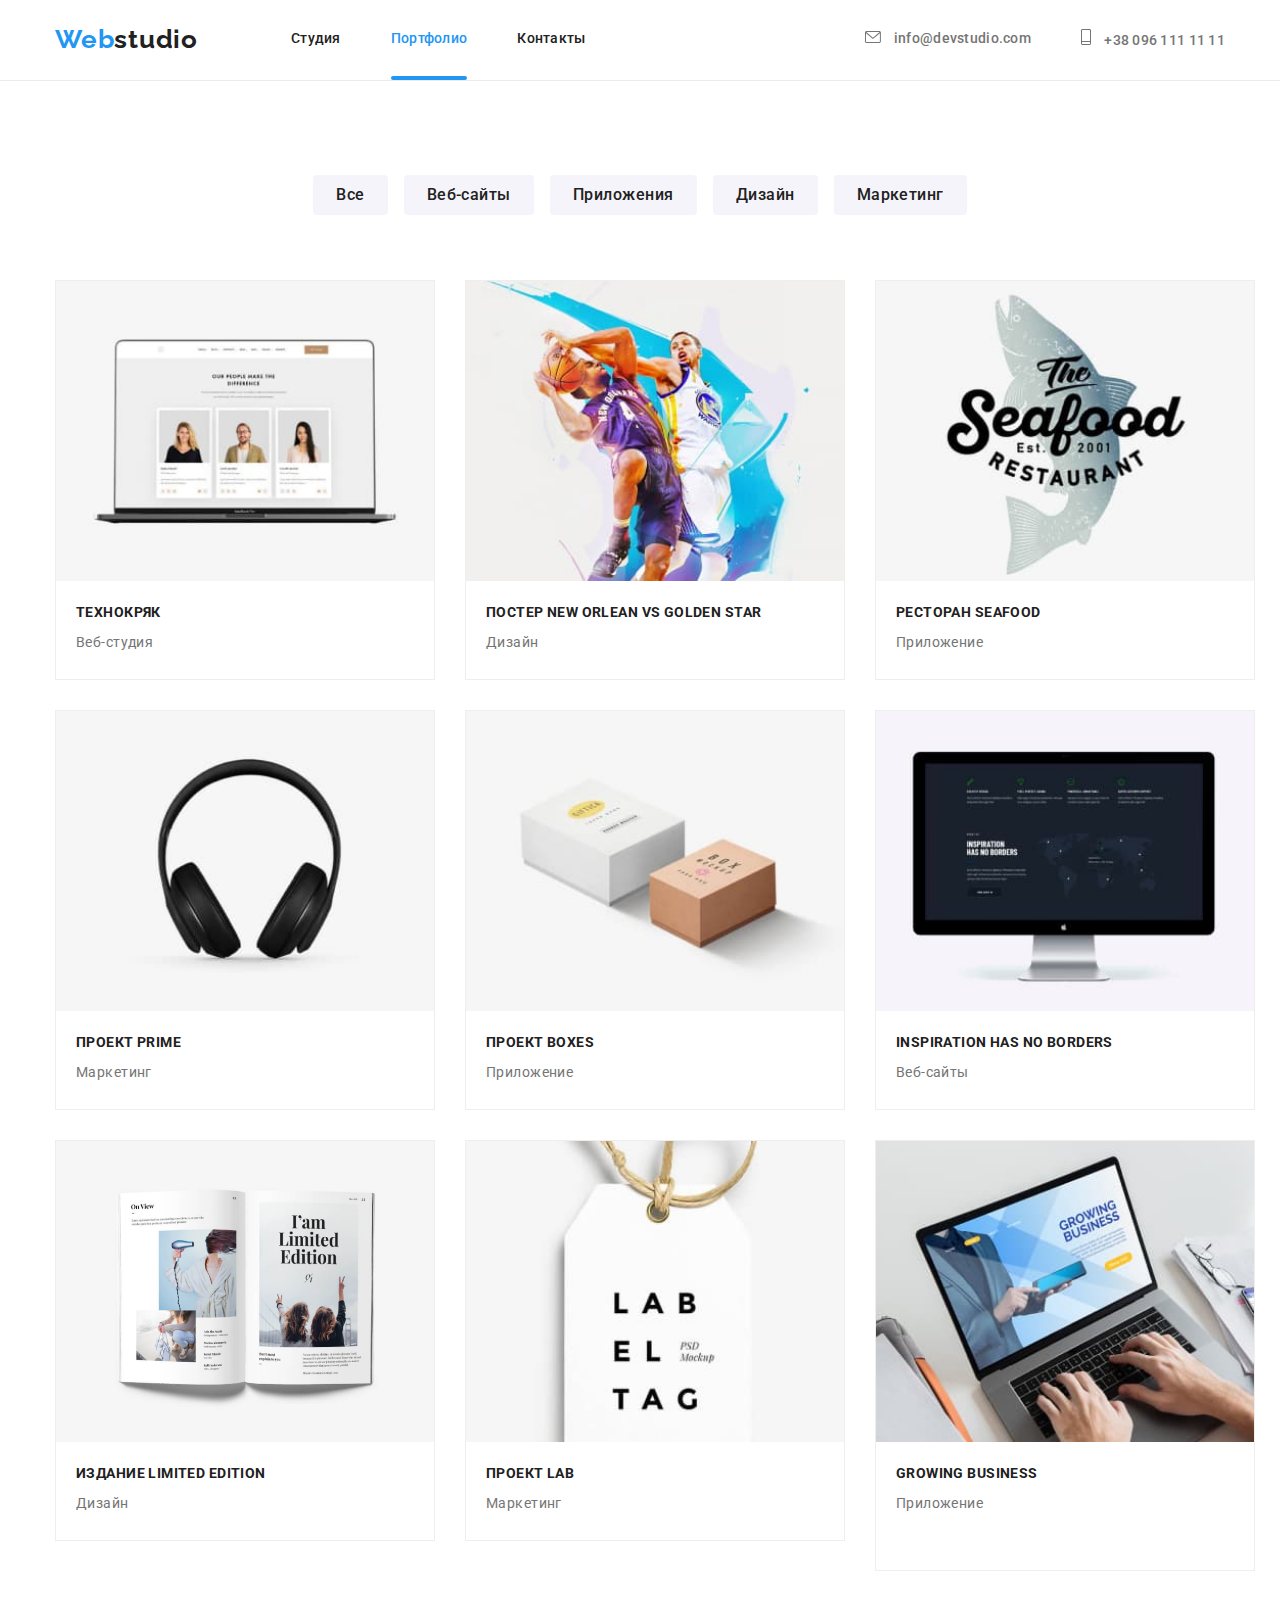
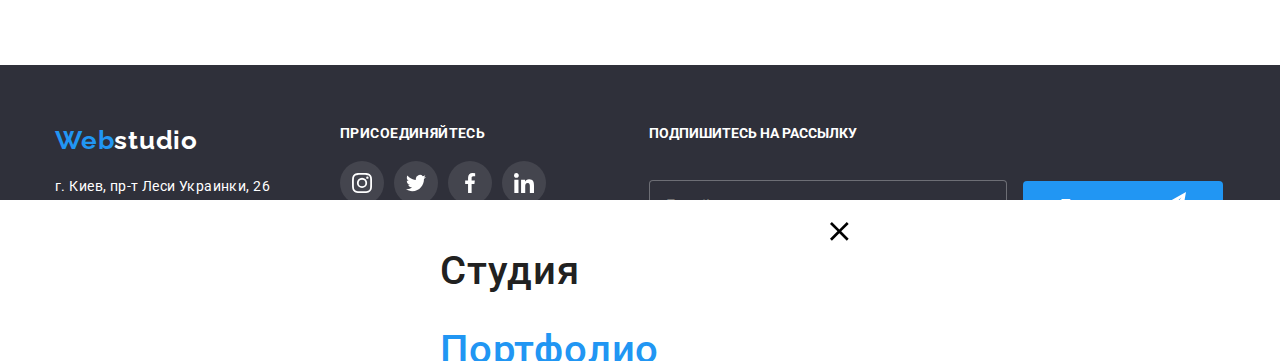
==== commit 9313b099: "домашняя после доработки" ====
--- a/portfolio.html
+++ b/portfolio.html
@@ -137,7 +137,31 @@
                 <ul class="list portfolio__list">
                     <li class="portfolio__item"><a class="link portfolio__link" href="">
                         <div class="overlay__thumb">
-                        <img src="./images/technocryack.jpg" alt="ноутбук" width="370">
+                            <picture>
+                                <source
+                                  media="(min-width: 1200px)"
+                                  srcset="
+                                  ./images/technocryack.jpg 1x,
+                                  ./images/technocryack_2x.jpg 2x
+                                  "
+                                />
+                                <source
+                                  media="(min-width: 768px)"
+                                  srcset="
+                                  ./images/technocryack_tab_1x.jpg 1x,
+                                  ./images/technocryack_tab_2x.jpg 2x
+                                  "
+                                />
+                                <source
+                                  media="(min-width: 320px)"
+                                  srcset="
+                                    ./images/technocryack_tel_1x.jpg 1x,
+                                    ./images/technocryack_tel_2x.jpg 2x
+                                  "
+                                />
+                                <img src="./images/technocryack.jpg" alt="ноутбук" width="370">
+                              </picture>
+                        
                             <div class="overlay__container">
                                 <p class="overlay__text">Технокряк это современная площадка распространения коронавируса. Компании используют эту
                                     платформу для цифрового
@@ -152,7 +176,31 @@
                     </li>
                     <li class="portfolio__item"><a class="link portfolio__link" href="">
                         <div class="overlay__thumb">
-                        <img src="./images/poster.jpg" alt="Постер" width="370">
+                            <picture>
+                                <source
+                                  media="(min-width: 1200px)"
+                                  srcset="
+                                    ./images/poster.jpg 1x,
+                                    ./images/poster_2x.jpg 2x
+                                  "
+                                />
+                                <source
+                                  media="(min-width: 768px)"
+                                  srcset="
+                                    ./images/poster_tab_1x.jpg 1x,
+                                    ./images/poster_tab_2x.jpg 2x
+                                  "
+                                />
+                                <source
+                                  media="(min-width: 320px)"
+                                  srcset="
+                                    ./images/poster_tel_1x.jpg 1x,
+                                    ./images/poster_tel_2x.jpg 2x
+                                  "
+                                />
+                                <img src="./images/poster.jpg" alt="Постер" width="370" />
+                              </picture>
+                        
                             <div class="overlay__container">
                                 <p class="overlay__text">Технокряк это современная площадка распространения коронавируса. Компании используют эту
                                     платформу для цифрового
@@ -167,7 +215,31 @@
                     </li>
                     <li class="portfolio__item"><a class="link portfolio__link" href="">
                         <div class="overlay__thumb">
-                        <img src="./images/restoruantseafood.jpg" alt="Ресторан" width="370">
+                            <picture>
+                                <source
+                                  media="(min-width: 1200px)"
+                                  srcset="
+                                  ./images/restoruantseafood.jpg 1x,
+                                  ./images/restoruantseafood_2x.jpg 2x
+                                  "
+                                />
+                                <source
+                                  media="(min-width: 768px)"
+                                  srcset="
+                                  ./images/restoruantseafood_tab_1x.jpg 1x,
+                                  ./images/restoruantseafood_tab_2x.jpg 2x
+                                  "
+                                />
+                                <source
+                                  media="(min-width: 320px)"
+                                  srcset="
+                                    ./images/restoruantseafood_tel_1x.jpg 1x,
+                                    ./images/restoruantseafood_tel_2x.jpg 2x
+                                  "
+                                />
+                                <img src="./images/restoruantseafood.jpg" alt="Ресторан" width="370">
+                              </picture>
+                        
                             <div class="overlay__container">
                                 <p class="overlay__text">Технокряк это современная площадка распространения коронавируса. Компании используют эту
                                     платформу для цифрового
@@ -182,7 +254,31 @@
                     </li>
                     <li class="portfolio__item"><a class="link portfolio__link" href="">
                         <div class="overlay__thumb">
-                        <img src="./images/projectprime.jpg" alt="прайм" width="370">
+                            <picture>
+                                <source
+                                  media="(min-width: 1200px)"
+                                  srcset="
+                                    ./images/projectprime.jpg 1x,
+                                    ./images/projectprime_2x.jpg 2x
+                                  "
+                                />
+                                <source
+                                  media="(min-width: 768px)"
+                                  srcset="
+                                  ./images/projectprime_tab_1x.jpg 1x,
+                                  ./images/projectprime_tab_2x.jpg 2x
+                                  "
+                                />
+                                <source
+                                  media="(min-width: 320px)"
+                                  srcset="
+                                    ./images/projectprime_tel_1x.jpg 1x,
+                                    ./images/projectprime_tel_2x.jpg 2x
+                                  "
+                                />
+                                <img src="./images/projectprime.jpg" alt="прайм" width="370">
+                              </picture>
+                        
                             <div class="overlay__container">
                                 <p class="overlay__text">Технокряк это современная площадка распространения коронавируса. Компании используют эту
                                     платформу для цифрового
@@ -197,7 +293,31 @@
                     </li>
                     <li class="portfolio__item"><a class="link portfolio__link" href="">
                         <div class="overlay__thumb">
-                        <img src="./images/projectboxes.jpg" alt="коробочки" width="370">
+                            <picture>
+                                <source
+                                  media="(min-width: 1200px)"
+                                  srcset="
+                                  ./images/projectboxes.jpg 1x,
+                                  ./images/projectboxes_2x.jpg 2x
+                                  "
+                                />
+                                <source
+                                  media="(min-width: 768px)"
+                                  srcset="
+                                  ./images/projectboxes_tab_1x.jpg 1x,
+                                    ./images/projectboxes_tab_2x.jpg 2x
+                                  "
+                                />
+                                <source
+                                  media="(min-width: 320px)"
+                                  srcset="
+                                    ./images/projectboxes_tel_1x.jpg 1x,
+                                    ./images/projectboxes_tel_2x.jpg 2x
+                                  "
+                                />
+                                <img src="./images/projectboxes.jpg" alt="коробочки" width="370">
+                              </picture>
+                        
                             <div class="overlay__container">
                                 <p class="overlay__text">Технокряк это современная площадка распространения коронавируса. Компании используют эту
                                     платформу для цифрового
@@ -212,7 +332,31 @@
                     </li>
                     <li class="portfolio__item"><a class="link portfolio__link" href="">
                         <div class="overlay__thumb">
-                        <img src="./images/insphasnoborders.jpg" alt="Вебсайт" width="370">
+                            <picture>
+                                <source
+                                  media="(min-width: 1200px)"
+                                  srcset="
+                                  ./images/insphasnoborders.jpg 1x,
+                                    ./images/insphasnoborders_2x.jpg 2x
+                                  "
+                                />
+                                <source
+                                  media="(min-width: 768px)"
+                                  srcset="
+                                  ./images/insphasnoborders_tab_1x.jpg 1x,
+                                  ./images/insphasnoborders_tab_2x.jpg 2x
+                                  "
+                                />
+                                <source
+                                  media="(min-width: 320px)"
+                                  srcset="
+                                    ./images/insphasnoborders_tel_1x.jpg 1x,
+                                    ./images/insphasnoborders_tel_2x.jpg 2x
+                                  "
+                                />
+                                <img src="./images/insphasnoborders.jpg" alt="Вебсайт" width="370">
+                              </picture>
+                        
                             <div class="overlay__container">
                                 <p class="overlay__text">Технокряк это современная площадка распространения коронавируса. Компании используют эту
                                     платформу для цифрового
@@ -227,7 +371,31 @@
                     </li>
                     <li class="portfolio__item"><a class="link portfolio__link" href="">
                         <div class="overlay__thumb">
-                        <img src="./images/limedition.jpg" alt="журнал" width="370">
+                            <picture>
+                                <source
+                                  media="(min-width: 1200px)"
+                                  srcset="
+                                  .  ./images/limedition.jpg 1x,
+                                  ./images/limedition_2x.jpg 2x
+                                  "
+                                />
+                                <source
+                                  media="(min-width: 768px)"
+                                  srcset="
+                                  ./images/limedition_tab_1x.jpg 1x,
+                                  ./images/limedition_tab_2x.jpg 2x
+                                  "
+                                />
+                                <source
+                                  media="(min-width: 320px)"
+                                  srcset="
+                                    ./images/limedition_tel_1x.jpg 1x,
+                                    ./images/limedition_tel_2x.jpg 2x
+                                  "
+                                />
+                                <img src="./images/limedition.jpg" alt="журнал" width="370">
+                              </picture>
+                        
                             <div class="overlay__container">
                                 <p class="overlay__text">Технокряк это современная площадка распространения коронавируса. Компании используют эту
                                     платформу для цифрового
@@ -242,7 +410,32 @@
                     </li>
                     <li class="portfolio__item"><a class="link portfolio__link" href="">
                         <div class="overlay__thumb">
-                        <img src="./images/projectlab.jpg" alt="Бирка" width="370">
+                            <picture>
+                                <source
+                                  media="(min-width: 1200px)"
+                                  srcset="
+                                  ./images/projectlab.jpg 1x,
+                                  ./images/projectlab_2x.jpg 2x
+                                  "
+                                />
+                                <source
+                                  media="(min-width: 768px)"
+                                  srcset="
+                                  ./images/projectlab_tab_1x.jpg 1x,
+                                    ./images/projectlab_tab_2x.jpg 2x
+                                  "
+                                />
+                                <source
+                                  media="(min-width: 320px)"
+                                  srcset="
+                                    ./images/projectlab_tel_1x.jpg 1x,
+                                    ./images/projectlab_tel_2x.jpg 2x
+                                  "
+                                />
+                                <img src="./images/projectlab.jpg" alt="Бирка" width="370">
+                              </picture>
+
+                        
                             <div class="overlay__container">
                                 <p class="overlay__text">Технокряк это современная площадка распространения коронавируса. Компании используют эту
                                     платформу для цифрового
@@ -257,7 +450,32 @@
                     </li>
                     <li class="portfolio__item"><a class="link portfolio__link" href="">
                         <div class="overlay__thumb">
-                        <img src="./images/growingbusiness.jpg" alt="работа на ноутбуке" width="370">
+                            <picture>
+                                <source
+                                  media="(min-width: 1200px)"
+                                  srcset="
+                                  ./images/growingbusiness.jpg 1x,
+                                    ./images/growingbusiness_2x.jpg 2x
+                                  "
+                                />
+                                <source
+                                  media="(min-width: 768px)"
+                                  srcset="
+                                  ./images/growingbusiness_tab_1x.jpg 1x,
+                                    ./images/growingbusiness_tab_2x.jpg 2x
+                                  "
+                                />
+                                <source
+                                  media="(min-width: 320px)"
+                                  srcset="
+                                    ./images/growingbusiness_tel_1x.jpg 1x,
+                                    ./images/growingbusiness_tel_2x.jpg 2x
+                                  "
+                                />
+                                <img src="./images/growingbusiness.jpg" alt="работа на ноутбуке" width="370">
+                              </picture>
+
+                        
                             <div class="overlay__container">
                                 <p class="overlay__text">Технокряк это современная площадка распространения коронавируса. Компании используют эту
                                     платформу для цифрового
--- a/css/main.min.css
+++ b/css/main.min.css
@@ -1,2 +1,2 @@
-/*! modern-normalize v1.1.0 | MIT License | https://github.com/sindresorhus/modern-normalize */*,::before,::after{box-sizing:border-box}html{line-height:1.15;-webkit-text-size-adjust:100%;-moz-tab-size:4;tab-size:4}body{margin:0;font-family:system-ui,-apple-system,"Segoe UI",Roboto,Helvetica,Arial,sans-serif,"Apple Color Emoji","Segoe UI Emoji"}hr{height:0;color:inherit}abbr[title]{text-decoration:underline dotted}b,strong{font-weight:bolder}code,kbd,samp,pre{font-family:ui-monospace, SFMono-Regular, Consolas, "Liberation Mono", Menlo, monospace;font-size:1em}small{font-size:80%}sub,sup{font-size:75%;line-height:0;position:relative;vertical-align:baseline}sub{bottom:-0.25em}sup{top:-0.5em}table{text-indent:0;border-color:inherit}button,input,optgroup,select,textarea{font-family:inherit;font-size:100%;line-height:1.15;margin:0}button,select{text-transform:none}button,[type="button"],[type="reset"],[type="submit"]{-webkit-appearance:button}::-moz-focus-inner{border-style:none;padding:0}:-moz-focusring{outline:1px dotted ButtonText}:-moz-ui-invalid{box-shadow:none}legend{padding:0}progress{vertical-align:baseline}::-webkit-inner-spin-button,::-webkit-outer-spin-button{height:auto}[type="search"]{-webkit-appearance:textfield;outline-offset:-2px}::-webkit-search-decoration{-webkit-appearance:none}::-webkit-file-upload-button{-webkit-appearance:button;font:inherit}summary{display:list-item}:root{--basecolor1: #ffffff;--basecolor2: #212121;--basecolor3hover: #2196f3}p,h1,h2,h3,h4,h5,h6{margin:0}ul{margin:0;padding:0}button{cursor:pointer;border:none}img{display:block;width:100%;max-width:100%;height:auto}.h2-title{font-weight:700;font-size:28px;line-height:1.17;text-align:center;letter-spacing:0.03em;color:var(--basecolor2);margin-bottom:30px}@media screen and (min-width: 1200px){.h2-title{font-size:36px;line-height:1.11;margin-bottom:50px}}.h3-title{font-weight:700;font-size:14px;line-height:1.14;letter-spacing:0.03em;text-transform:uppercase;color:var(--basecolor2);padding-bottom:10px;text-align:center}@media screen and (min-width: 768px){.h3-title{text-align:start}}.p-text{font-weight:400;font-size:14px;line-height:1.71;letter-spacing:0.03em;color:#757575}.container{min-width:320px;padding-left:15px;padding-right:15px;margin:0 auto}@media screen and (min-width: 480px){.container{width:480px}}@media screen and (min-width: 768px){.container{width:768px}}@media screen and (min-width: 1200px){.container{width:1200px}}@media screen and (max-width: 767px){.section{padding-top:60px;padding-bottom:60px}}@media screen and (min-width: 768px){.section{padding-top:60px;padding-bottom:60px}}@media screen and (min-width: 1200px){.section{padding-top:94px;padding-bottom:94px}}body{font-family:Roboto, sans-serif;color:var(--basecolor2);background-color:var(--basecolor1);margin:0}.list{list-style:none}.link{text-decoration:none;display:block}.header{background-color:inherit;border-bottom:1px solid #ececec}.header__container{display:flex;align-items:center;padding-top:24px;padding-bottom:25px;margin-left:auto;margin-right:auto}.header__logo{font-family:Raleway;font-weight:700;font-size:26px;line-height:1.19;letter-spacing:0.03em;color:var(--basecolor2);margin-right:93px}.logocolor{font-family:Raleway;font-weight:700;font-size:26px;line-height:1.19;letter-spacing:0.03em;color:var(--basecolor3hover)}.header__nav{display:none}.header__list{display:flex}.header-contact .link{font-weight:500;font-size:14px;line-height:1.14;letter-spacing:0.02em;color:#757575}.header-contact .link:hover,.header-contact .link:focus{color:var(--basecolor3hover)}.header__item:not(:last-child){margin-right:50px}.header__link{font-weight:500;font-size:14px;line-height:1.14;letter-spacing:0.02em;color:var(--basecolor2)}.header__link:hover,.header__link:focus{color:var(--basecolor3hover)}.header-contact{margin-left:auto}.header__item:not(:last-child){margin-right:50px}.header__item .link{display:flex;justify-content:center;align-items:center}.header__item-contact:not(:last-child){margin-bottom:10px}@media screen and (min-width: 1200px){.header__item-contact:not(:last-child){margin-right:50px;margin-bottom:0}}.header__link-contact{display:block;text-decoration:none}.header__list .link{transition:color 250ms cubic-bezier(0.4, 0, 0.2, 1)}.header__list .link:hover,.header__list .link:focus{color:var(--basecolor3hover)}.header__icon{margin-right:10px;fill:currentColor}.header__nav{display:none}@media screen and (min-width: 768px){.header__nav{display:flex}}.header-contact{display:none}@media screen and (min-width: 768px){.header-contact{display:block}}@media screen and (min-width: 1200px){.header-contact{margin-left:auto}}@media screen and (min-width: 1200px){.header__list-contact{display:flex;align-items:center}}.menu_open_btn{margin-left:auto;background-color:#ffffff;border:none;cursor:pointer}.menu_open_btn:hover,.menu_open_btn:focus{fill:var(--basecolor3hover)}@media screen and (min-width: 768px){.menu_open_btn{display:none}}.mob__menu{position:fixed;background-color:#ffffff;top:0;left:0;width:100vw;height:100vh;z-index:1;padding-top:0;padding-bottom:0;transform:translateY(0%);transition:transform 250ms cubic-bezier(0.4, 0, 0.2, 1),visibility}.mob__menu.is-hidden{transform:translateY(100%)}.container_mob{height:100%;display:flex;flex-direction:column;justify-content:space-between;padding-bottom:48px;padding-left:40px;padding-top:48px;position:relative;max-width:480px;margin-left:auto;margin-right:auto}.menu_close_btn{position:absolute;display:block;margin-left:auto;top:10px;right:15px;background-color:#fff;border:none;cursor:pointer}.menu_close_btn:hover,.menu_close_btn:focus{fill:var(--basecolor3hover)}.header__list-tel{display:flex;flex-direction:column;align-items:flex-start}.header__item-tel:not(:last-child){margin-bottom:32px}.header-contact-tel__list{margin-bottom:64px}.header-contact-tel__item:not(:last-child){margin-bottom:32px}.header__link-tel{font-weight:500;font-size:40px;line-height:1.17;text-align:center;letter-spacing:0.02em;color:var(--basecolor2)}.header__link-tel--current{color:var(--basecolor3hover)}.header__link-contact-tel{font-weight:500;font-size:34px;line-height:1.18;letter-spacing:0.02em;color:var(--basecolor3hover)}.header__link-contact-mail{font-weight:500;font-size:24px;line-height:28px;letter-spacing:0.02em;color:#757575}.social_network-tel__link{font-weight:500;font-size:18px;line-height:1.22;letter-spacing:0.02em;color:#2196F3}.social_network-tel__item:not(:first-child){padding-left:10px}.social_network-tel__item:not(:last-child){padding-right:10px;border-right:1px solid rgba(33,33,33,0.2)}.social_network-tel__list{display:flex;padding-right:10px}.container__make-order{padding:0;width:100%}.make-order{background-color:#2f303a;background-image:linear-gradient(rgba(47,48,58,0.4), rgba(47,48,58,0.4)),url(../images/makeorder_bg_tel.jpg);background-repeat:no-repeat;background-position:center;background-size:cover;padding-top:118px;padding-bottom:118px}@media (min-device-pixel-ratio: 2), (min-resolution: 192dpi), (min-resolution: 2dppx){.make-order{background-image:linear-gradient(rgba(47,48,58,0.4), rgba(47,48,58,0.4)),url(../images/makeorder_bg_tel_x2.jpg)}}@media screen and (min-width: 768px){.make-order{background-image:linear-gradient(rgba(47,48,58,0.4), rgba(47,48,58,0.4)),url(../images/makeorder_bg_tab.jpg);padding-left:204px;padding-right:204px}}@media screen and (min-width: 768px) and (min-device-pixel-ratio: 2), screen and (min-width: 768px) and (min-resolution: 192dpi), screen and (min-width: 768px) and (min-resolution: 2dppx){.make-order{background-image:linear-gradient(rgba(47,48,58,0.4), rgba(47,48,58,0.4)),url(../images/makeorder_bg_tab_x2.jpg)}}@media screen and (min-width: 1200px){.make-order{padding-top:200px;padding-bottom:200px;background-image:linear-gradient(rgba(47,48,58,0.4), rgba(47,48,58,0.4)),url(../images/makeorderbackground.jpg);padding-left:204px;padding-right:204px}}@media screen and (min-width: 1200px) and (min-device-pixel-ratio: 2), screen and (min-width: 1200px) and (min-resolution: 192dpi), screen and (min-width: 1200px) and (min-resolution: 2dppx){.make-order{background-image:linear-gradient(rgba(47,48,58,0.4), rgba(47,48,58,0.4)),url(../images/makeorderbackground_x2.jpg)}}.make-order__title{font-family:Roboto;font-style:normal;font-weight:900;font-size:26px;line-height:1.61;text-align:center;letter-spacing:0.06em;text-transform:uppercase;color:var(--basecolor1);margin:0 auto 30px;max-width:700px}@media screen and (min-width: 1200px){.make-order__title{font-size:44px;line-height:1.36}}.make-order__button{color:var(--basecolor1);background:var(--basecolor3hover);text-align:center;margin:0 auto;display:block;width:200px;height:50px;box-shadow:0px 4px 4px rgba(0,0,0,0.15);border-radius:4px;transition:color 250ms cubic-bezier(0.4, 0, 0.2, 1),background-color 250ms cubic-bezier(0.4, 0, 0.2, 1),box-shadow 250ms cubic-bezier(0.4, 0, 0.2, 1)}.make-order__button:hover,.make-order__button:focus{background:#188ce8}.current{color:var(--basecolor3hover);position:relative}.current::after{content:"";position:absolute;width:100%;height:4px;border-radius:4px;background-color:var(--basecolor3hover);left:0;bottom:-33px}.features{padding-top:60px}@media screen and (min-width: 1200px){.features{padding-top:94px}}@media screen and (min-width: 768px){.features__list{display:flex;flex-wrap:wrap;justify-content:center}}@media screen and (min-width: 1200px){.features__list{flex-wrap:nowrap}}.features__item{align-items:center;margin-bottom:30px}@media screen and (min-width: 768px){.features__item{width:270px;margin-right:30px}}@media screen and (min-width: 1200px){.features__item:last-child{margin-right:0}}.features__icon{display:flex;justify-content:center;align-items:center;height:120px;border-radius:4px;background-color:#f5f4fa;background-position:center;margin-bottom:30px}.our-work{display:none;padding-top:94px;padding-bottom:94px}@media screen and (min-width: 1200px){.our-work{display:flex}}.our-work__list{display:flex}.our-work__item+.our-work__item{margin-left:30px}.our-work__item:first-child{margin-left:0}.our-work__img{position:relative}.our-work__text{position:absolute;width:370px;height:70px;display:flex;justify-content:center;align-items:center;bottom:0;left:0;font-size:14px;font-weight:700;line-height:1, 14;letter-spacing:0.03em;text-align:center;color:var(--basecolor1);background-color:rgba(47,48,58,0.8)}.our-team{padding-top:60px;padding-bottom:60px;background:#f5f4fa}@media screen and (min-width: 1200px){.our-team{padding-top:94px;padding-bottom:94px}}@media screen and (min-width: 768px){.our-team__list{display:flex;flex-wrap:wrap;justify-content:center}}@media screen and (min-width: 1200px){.our-team__list{flex-wrap:nowrap}}.our-team__item{background:var(--basecolor1);box-shadow:0px 1px 3px rgba(0,0,0,0.12),0px 1px 1px rgba(0,0,0,0.14),0px 2px 1px rgba(0,0,0,0.2);border-radius:0px 0px 4px 4px;align-items:center}@media screen and (min-width: 768px){.our-team__item{width:270px;margin-left:30px;margin-bottom:30px}}@media screen and (min-width: 1200px){.our-team__item:first-child{margin-left:0}}.our-team__card{margin:30px auto}.our-team__name{margin-top:30px;text-align:center;letter-spacing:0.03em}.our-team__post{text-align:center;letter-spacing:0.03em}@media screen and (min-width: 1200px){.our-team__title{margin-bottom:50px}}.our-team__sociallist{display:flex;justify-content:center}.our-team__socialitem+.our-team__socialitem{margin-left:10px}.our-team__sociallink{width:44px;height:44px;display:flex;justify-content:center;align-items:center;border-radius:50%;transition:background-color 250ms cubic-bezier(0.4, 0, 0.2, 1)}.our-team__sociallink:hover,.our-team__sociallink:focus{background-color:var(--basecolor3hover)}.our-team__sociallink:hover .our-team__socialicon,.our-team__sociallink:focus .our-team__socialicon{fill:var(--basecolor1)}.our-team__socialicon{width:20px;height:20px;fill:#afb1b8;transition:fill 250ms cubic-bezier(0.4, 0, 0.2, 1)}.customers{padding-top:60px;padding-bottom:60px}@media screen and (min-width: 1200px){.customers{padding-top:94px;padding-bottom:94px}}.customers__title{margin-bottom:30px}@media screen and (min-width: 1200px){.customers__title{margin-bottom:50px}}.customers__list{display:flex;flex-wrap:wrap;justify-content:center}@media screen and (min-width: 1200px){.customers__list{flex-wrap:nowrap}}.customers__item{margin-bottom:30px;margin-right:30px}.customers__item:hover{color:var(--basecolor3hover)}@media screen and (min-width: 1200px){.customers__item:last-child{margin-right:0}}.customers__link{display:flex;justify-content:center;align-items:center;width:170px;height:92px;border:1px solid;color:#afb1b8;border-color:#afb1b8;border-radius:4px;transition:color 250ms cubic-bezier(0.4, 0, 0.2, 1),border-color 250ms cubic-bezier(0.4, 0, 0.2, 1)}.customers__link:hover,.customers__link:focus{border-color:var(--basecolor3hover);color:var(--basecolor3hover)}.customers__icon{fill:currentColor}.footer{background:#2f303a;padding-top:60px;padding-bottom:calc(60px - 26.6px)}.footer__container{display:flex;flex-direction:column;align-items:center}@media screen and (min-width: 768px){.footer__container{flex-direction:row;flex-wrap:wrap;justify-content:space-between}}@media screen and (min-width: 768px){.footer__tablet{display:flex;justify-content:space-between}}.footer__contact{margin-bottom:60px;text-align:center}@media screen and (min-width: 1200px){.footer__contact{margin-right:70px}}.footer__join{margin-bottom:60px;text-align:center}.footer__item{margin-bottom:10px}.footer__item:last-child{margin-bottom:0}.footer__link{font-family:inherit;font-weight:400;font-size:14px;line-height:1.71;letter-spacing:0.03em;color:var(--basecolor1);transition:color 250ms cubic-bezier(0.4, 0, 0.2, 1)}.footer__link:hover,.footer__link:focus{color:var(--basecolor3hover)}.footer__mail,.footer__tel{color:rgba(255,255,255,0.6)}.footer__logo{display:block;font-family:Raleway;font-style:normal;font-weight:700;font-size:26px;line-height:1.19;letter-spacing:0.03em;color:var(--basecolor1);margin-bottom:20px;text-align:center}.footer__address{font-style:normal}.footer__title{color:var(--basecolor1);font-size:14px;line-height:1, 17;text-align:center;margin-bottom:20px}.footer__sociallist{display:flex}.footer__socialitem{margin-right:10px}.footer__sociallink{width:44px;height:44px;background-color:rgba(255,255,255,0.1);display:flex;justify-content:center;align-items:center;border-radius:50%;transition:background-color 250ms cubic-bezier(0.4, 0, 0.2, 1)}.footer__sociallink:hover{background-color:var(--basecolor3hover)}.footer__socialicon{width:20px;height:20px;fill:var(--basecolor1)}.form-email{display:flex;flex-direction:column;justify-content:center;text-align:center}.form-email__title{margin-bottom:20px}.form-email__button{margin-top:20px}.form-email{display:block;margin-left:auto}.form-email__title{font-style:bold;font-size:14px;line-height:1, 14;color:var(--basecolor1);margin-bottom:20px}.form-email__button{justify-content:center;width:200px;height:50px;background-color:var(--basecolor3hover);border-radius:4px;margin-left:12px;text-align:center;padding-bottom:10px;color:var(--basecolor1)}.form-email__input{width:358px;height:50px;border:1px solid rgba(255,255,255,0.3);border-radius:4px;background-color:#2f303a;color:var(--basecolor1);padding-left:16px}.form-email__field input{margin:0}.form-email__icon{fill:var(--basecolor1);transform:translateY(5px)}.main{padding-top:94px;padding-bottom:94px}.main__list{display:flex;flex-wrap:wrap;justify-content:center;margin-bottom:50px}.main__item{margin-left:8px;border-radius:4px;cursor:pointer}.main__item:first-child{margin-left:0}.main__item:not(:last-child){margin-right:8px}.main__btn{padding:6px 22px;border:1px solid transparent;border-radius:4px;font-family:inherit;font-weight:500;font-size:16px;line-height:1.62;letter-spacing:0.03em;background-color:#f5f4fa;color:var(--basecolor2);cursor:pointer;transition:color 250ms cubic-bezier(0.4, 0, 0.2, 1),background-color 250ms cubic-bezier(0.4, 0, 0.2, 1)}.main__list .main__btn:hover,.main__list .main__btn:focus{color:var(--basecolor1);background:var(--basecolor3hover);box-shadow:0px 3px 1px rgba(0,0,0,0.1),0px 1px 2px rgba(0,0,0,0.08),0px 2px 2px rgba(0,0,0,0.12)}.current-button{color:var(--basecolor1);background:var(--basecolor3hover);box-shadow:0px 3px 1px rgba(0,0,0,0.1),0px 1px 2px rgba(0,0,0,0.08),0px 2px 2px rgba(0,0,0,0.12)}.portfolio__list{display:flex;flex-wrap:wrap;margin-left:-30px;margin-right:-30px}.portfolio__item{flex-basis:calc((100% - 90px) / 3);margin-left:30px;margin-bottom:30px;background:var(--basecolor1);border:1px solid #eeeeee}.portfolio__card{padding:24px 20px}.portfolio__link{display:block;transition:box-shadow 250ms cubic-bezier(0.4, 0, 0.2, 1)}.portfolio__link:hover .overlay__container,.portfolio__link:focus .overlay__container{transform:translateY(0)}.portfolio__list .portfolio__link:hover .overlay__container:hover,.portfolio__list .portfolio__link:hover .overlay__container:focus,.portfolio__list .portfolio__link:focus .overlay__container:hover,.portfolio__list .portfolio__link:focus .overlay__container:focus{box-sizing:border-box;box-shadow:1px 4px 6px 0px rgba(0,0,0,0.161),0px 4px 4px 0px rgba(0,0,0,0.059),0px 1px 1px 0px rgba(0,0,0,0.122)}.overlay__thumb{position:relative;overflow:hidden;transition:250ms cubic-bezier(0.4, 0, 0.2, 1)}.overlay__container{position:absolute;top:0;left:0;width:100%;height:100%;text-align:center;background-color:rgba(33,150,243,0.9);transform:translateY(101%);transition:transform 250ms cubic-bezier(0.4, 0, 0.2, 1)}.overlay__text{font-family:Roboto;font-size:18px;font-weight:400;line-height:1.56;letter-spacing:0.03em;text-align:left;padding:24px 63px;color:var(--basecolor1)}.backdrop{position:fixed;top:0;left:0;height:100%;width:100%;background-color:rgba(0,0,0,0.2);transform:scale(1)}.backdrop.is-hidden{opacity:0;pointer-events:none;visibility:hidden}.modal{width:90vw;height:581px;padding:40px;position:relative;margin:0 auto;background-color:var(--basecolor1);box-shadow:0px 1px 3px rgba(0,0,0,0.12),0px 1px 1px rgba(0,0,0,0.14),0px 2px 1px rgba(0,0,0,0.2);border-radius:4px;opacity:1;transition:transform 250ms cubic-bezier(0.4, 0, 0.2, 1),opacity 250ms cubic-bezier(0.4, 0, 0.2, 1),background-color 250ms cubic-bezier(0.4, 0, 0.2, 1)}@media screen and (min-width: 480px){.modal{width:450px}}@media screen and (min-width: 1200px){.modal{width:528px}}.backdrop.is-hidden .modal{opacity:0;transform:translate(-50%, -50%) scale(0.2)}.modal__button{position:absolute;top:1vh;right:1vw;width:30px;height:30px;border:1px solid rgba(0,0,0,0.1);border-radius:50%;background-color:var(--basecolor1);display:flex;justify-content:center;align-items:center;box-sizing:border-box;transition:fill 250ms cubic-bezier(0.4, 0, 0.2, 1),box-shadow 250ms cubic-bezier(0.4, 0, 0.2, 1),background-color 250ms cubic-bezier(0.4, 0, 0.2, 1)}.icon-close{fill:var(--basecolor2)}.modal__button:hover>.icon-close{fill:var(--basecolor3hover)}.modal__title{font-weight:700;font-size:20px;line-height:1.15;letter-spacing:3%;text-align:center;margin-bottom:20px}.modal__input{font-weight:12px;width:100%;max-height:40px;padding-top:12px;padding-bottom:12px;padding-left:42px;border:1px solid rgba(33,33,33,0.2);border-radius:4px;cursor:pointer;transition:border-color 250ms cubic-bezier(0.4, 0, 0.2, 1)}.modal__input:focus,.modal__input:hover{border-color:var(--basecolor3hover)}.modal__btn{display:block;margin:0 auto;width:200px;height:50px;color:var(--basecolor1);background-color:var(--basecolor3hover);box-shadow:0px 1px 3px rgba(0,0,0,0.12),0px 1px 1px rgba(0,0,0,0.14),0px 2px 1px rgba(0,0,0,0.2);border-radius:4px;margin-top:20px;transition:background-color 250ms cubic-bezier(0.4, 0, 0.2, 1),box-shadow 250ms cubic-bezier(0.4, 0, 0.2, 1)}.modal__btn:hover,.modal__btn:focus{background-color:#188ce8;box-shadow:0px 1px 3px rgba(0,0,0,0.12),0px 1px 1px rgba(0,0,0,0.14),0px 2px 1px rgba(0,0,0,0.2)}.modal__field{position:relative;display:flex;flex-direction:column;margin-bottom:10px}.modal__label{display:block;box-sizing:border-box;margin-bottom:5px;font-weight:400;font-size:12px;line-height:1.17;color:#757575}.checkbox{display:flex;align-items:center;justify-content:center}.icon-checkbox{position:absolute;top:0;left:0;display:inline-block;width:16px;height:15px;border:2px solid var(--basecolor2);border-radius:2px;cursor:pointer;transition:background-color 250ms cubic-bezier(0.4, 0, 0.2, 1),border-color 250ms cubic-bezier(0.4, 0, 0.2, 1)}.modalinput-checkbox{appearance:none;-moz-appearance:none;-webkit-appearance:none;position:absolute}.modal__checkbox{position:relative;padding-left:20px;font-weight:400;font-size:12px;line-height:1.17;color:#757575}@media screen and (min-width: 1200px){.modal__checkbox{font-size:14px}}.modal__input--textarea{min-height:120px;resize:none;padding:10px 20px}.modal__icon{position:absolute;top:50%;left:15px;fill:var(--basecolor2);transition:fill 250ms cubic-bezier(0.4, 0, 0.2, 1)}.modal__input:focus ~ .modal__icon{fill:var(--basecolor3hover)}.modal__link--checkbox{color:var(--basecolor3hover);padding-right:5px}.modalinput-checkbox:checked+.icon-checkbox{background-color:var(--basecolor3hover);background-image:url(../images/iconcheck.svg);background-size:contain;background-origin:border-box;border-color:var(--basecolor3hover)}
+/*! modern-normalize v1.1.0 | MIT License | https://github.com/sindresorhus/modern-normalize */*,::before,::after{box-sizing:border-box}html{line-height:1.15;-webkit-text-size-adjust:100%;-moz-tab-size:4;tab-size:4}body{margin:0;font-family:system-ui,-apple-system,"Segoe UI",Roboto,Helvetica,Arial,sans-serif,"Apple Color Emoji","Segoe UI Emoji"}hr{height:0;color:inherit}abbr[title]{text-decoration:underline dotted}b,strong{font-weight:bolder}code,kbd,samp,pre{font-family:ui-monospace, SFMono-Regular, Consolas, "Liberation Mono", Menlo, monospace;font-size:1em}small{font-size:80%}sub,sup{font-size:75%;line-height:0;position:relative;vertical-align:baseline}sub{bottom:-0.25em}sup{top:-0.5em}table{text-indent:0;border-color:inherit}button,input,optgroup,select,textarea{font-family:inherit;font-size:100%;line-height:1.15;margin:0}button,select{text-transform:none}button,[type="button"],[type="reset"],[type="submit"]{-webkit-appearance:button}::-moz-focus-inner{border-style:none;padding:0}:-moz-focusring{outline:1px dotted ButtonText}:-moz-ui-invalid{box-shadow:none}legend{padding:0}progress{vertical-align:baseline}::-webkit-inner-spin-button,::-webkit-outer-spin-button{height:auto}[type="search"]{-webkit-appearance:textfield;outline-offset:-2px}::-webkit-search-decoration{-webkit-appearance:none}::-webkit-file-upload-button{-webkit-appearance:button;font:inherit}summary{display:list-item}:root{--basecolor1: #ffffff;--basecolor2: #212121;--basecolor3hover: #2196f3}p,h1,h2,h3,h4,h5,h6{margin:0}ul{margin:0;padding:0}button{cursor:pointer;border:none}img{display:block;width:100%;max-width:100%;height:auto}.h2-title{font-weight:700;font-size:28px;line-height:1.17;text-align:center;letter-spacing:0.03em;color:var(--basecolor2);margin-bottom:30px}@media screen and (min-width: 1200px){.h2-title{font-size:36px;line-height:1.11;margin-bottom:50px}}.h3-title{font-weight:700;font-size:14px;line-height:1.14;letter-spacing:0.03em;text-transform:uppercase;color:var(--basecolor2);padding-bottom:10px;text-align:center}@media screen and (min-width: 768px){.h3-title{text-align:start}}.p-text{font-weight:400;font-size:14px;line-height:1.71;letter-spacing:0.03em;color:#757575}.container{min-width:320px;padding-left:15px;padding-right:15px;margin:0 auto}@media screen and (min-width: 480px){.container{width:480px}}@media screen and (min-width: 768px){.container{width:768px}}@media screen and (min-width: 1200px){.container{width:1200px}}@media screen and (min-width: 320px) and (max-width: 479px){.section{padding-top:60px;padding-bottom:60px}}@media screen and (min-width: 480px){.section{padding-top:60px;padding-bottom:60px}}@media screen and (min-width: 1200px){.section{padding-top:94px;padding-bottom:94px}}body{font-family:Roboto, sans-serif;color:var(--basecolor2);background-color:var(--basecolor1);margin:0}.list{list-style:none}.link{text-decoration:none;display:block}.header{background-color:inherit;border-bottom:1px solid #ececec}.header__container{display:flex;align-items:center;padding-top:24px;padding-bottom:25px;margin-left:auto;margin-right:auto}.header__logo{font-family:Raleway;font-weight:700;font-size:26px;line-height:1.19;letter-spacing:0.03em;color:var(--basecolor2);margin-right:93px}.logocolor{font-family:Raleway;font-weight:700;font-size:26px;line-height:1.19;letter-spacing:0.03em;color:var(--basecolor3hover)}.header__nav{display:none}.header__list{display:flex}.header-contact .link{font-weight:500;font-size:14px;line-height:1.14;letter-spacing:0.02em;color:#757575}.header-contact .link:hover,.header-contact .link:focus{color:var(--basecolor3hover)}.header__item:not(:last-child){margin-right:50px}.header__link{font-weight:500;font-size:14px;line-height:1.14;letter-spacing:0.02em;color:var(--basecolor2)}.header__link:hover,.header__link:focus{color:var(--basecolor3hover)}.header-contact{margin-left:auto}.header__item:not(:last-child){margin-right:50px}.header__item .link{display:flex;justify-content:center;align-items:center}.header__item-contact:not(:last-child){margin-bottom:10px}@media screen and (min-width: 1200px){.header__item-contact:not(:last-child){margin-right:50px;margin-bottom:0}}.header__link-contact{display:block;text-decoration:none}.header__list .link{transition:color 250ms cubic-bezier(0.4, 0, 0.2, 1)}.header__list .link:hover,.header__list .link:focus{color:var(--basecolor3hover)}.header__icon{margin-right:10px;fill:currentColor}.header__nav{display:none}@media screen and (min-width: 768px){.header__nav{display:flex}}.header-contact{display:none}@media screen and (min-width: 768px){.header-contact{display:block}}@media screen and (min-width: 1200px){.header-contact{margin-left:auto}}@media screen and (min-width: 1200px){.header__list-contact{display:flex;align-items:center}}.menu_open_btn{margin-left:auto;background-color:#ffffff;border:none;cursor:pointer}.menu_open_btn:hover,.menu_open_btn:focus{fill:var(--basecolor3hover)}@media screen and (min-width: 768px){.menu_open_btn{display:none}}.mob__menu{position:fixed;background-color:#ffffff;top:0;left:0;width:100vw;height:100vh;z-index:1;padding-top:0;padding-bottom:0;transform:translateY(0%);transition:transform 250ms cubic-bezier(0.4, 0, 0.2, 1),visibility}.mob__menu.is-hidden{transform:translateY(200%)}.container_mob{height:100%;display:flex;flex-direction:column;justify-content:space-between;padding-bottom:48px;padding-left:40px;padding-top:48px;position:relative;max-width:480px;margin-left:auto;margin-right:auto}.menu_close_btn{position:absolute;display:block;margin-left:auto;top:10px;right:15px;background-color:#fff;border:none;cursor:pointer}.menu_close_btn:hover,.menu_close_btn:focus{fill:var(--basecolor3hover)}.header__list-tel{display:flex;flex-direction:column;align-items:flex-start}.header__item-tel:not(:last-child){margin-bottom:32px}.header-contact-tel__list{margin-bottom:64px}.header-contact-tel__item:not(:last-child){margin-bottom:32px}.header__link-tel{font-weight:500;font-size:40px;line-height:1.17;text-align:center;letter-spacing:0.02em;color:var(--basecolor2)}.header__link-tel--current{color:var(--basecolor3hover)}.header__link-contact-tel{font-weight:500;font-size:34px;line-height:1.18;letter-spacing:0.02em;color:var(--basecolor3hover)}.header__link-contact-mail{font-weight:500;font-size:24px;line-height:28px;letter-spacing:0.02em;color:#757575}.social_network-tel__link{font-weight:500;font-size:18px;line-height:1.22;letter-spacing:0.02em;color:#2196F3}.social_network-tel__item:not(:first-child){padding-left:10px}.social_network-tel__item:not(:last-child){padding-right:10px;border-right:1px solid rgba(33,33,33,0.2)}.social_network-tel__list{display:flex;padding-right:10px}.container__make-order{padding:0;width:100%}.make-order{background-color:#2f303a;background-image:linear-gradient(rgba(47,48,58,0.4), rgba(47,48,58,0.4)),url(../images/makeorder_bg_tel.jpg);background-repeat:no-repeat;background-position:center;background-size:cover;padding-top:118px;padding-bottom:118px}@media (min-device-pixel-ratio: 2), (min-resolution: 192dpi), (min-resolution: 2dppx){.make-order{background-image:linear-gradient(rgba(47,48,58,0.4), rgba(47,48,58,0.4)),url(../images/makeorder_bg_tel_x2.jpg)}}@media screen and (min-width: 768px){.make-order{background-image:linear-gradient(rgba(47,48,58,0.4), rgba(47,48,58,0.4)),url(../images/makeorder_bg_tab.jpg);padding-left:204px;padding-right:204px}}@media screen and (min-width: 768px) and (min-device-pixel-ratio: 2), screen and (min-width: 768px) and (min-resolution: 192dpi), screen and (min-width: 768px) and (min-resolution: 2dppx){.make-order{background-image:linear-gradient(rgba(47,48,58,0.4), rgba(47,48,58,0.4)),url(../images/makeorder_bg_tab_x2.jpg)}}@media screen and (min-width: 1200px){.make-order{padding-top:200px;padding-bottom:200px;background-image:linear-gradient(rgba(47,48,58,0.4), rgba(47,48,58,0.4)),url(../images/makeorderbackground.jpg);padding-left:204px;padding-right:204px}}@media screen and (min-width: 1200px) and (min-device-pixel-ratio: 2), screen and (min-width: 1200px) and (min-resolution: 192dpi), screen and (min-width: 1200px) and (min-resolution: 2dppx){.make-order{background-image:linear-gradient(rgba(47,48,58,0.4), rgba(47,48,58,0.4)),url(../images/makeorderbackground_x2.jpg)}}.make-order__title{font-family:Roboto;font-style:normal;font-weight:900;font-size:26px;line-height:1.61;text-align:center;letter-spacing:0.06em;text-transform:uppercase;color:var(--basecolor1);margin:0 auto 30px;max-width:700px}@media screen and (min-width: 1200px){.make-order__title{font-size:44px;line-height:1.36}}.make-order__button{color:var(--basecolor1);background:var(--basecolor3hover);text-align:center;margin:0 auto;display:block;width:200px;height:50px;box-shadow:0px 4px 4px rgba(0,0,0,0.15);border-radius:4px;transition:color 250ms cubic-bezier(0.4, 0, 0.2, 1),background-color 250ms cubic-bezier(0.4, 0, 0.2, 1),box-shadow 250ms cubic-bezier(0.4, 0, 0.2, 1)}.make-order__button:hover,.make-order__button:focus{background:#188ce8}.current{color:var(--basecolor3hover);position:relative}.current::after{content:"";position:absolute;width:100%;height:4px;border-radius:4px;background-color:var(--basecolor3hover);left:0;bottom:-33px}.features{padding-top:60px;padding-bottom:0}@media screen and (min-width: 1200px){.features{padding-top:94px}}@media screen and (min-width: 768px){.features__list{display:flex;flex-wrap:wrap;justify-content:center}}@media screen and (min-width: 1200px){.features__list{flex-wrap:nowrap}}.features section{margin-bottom:0}.features__item{align-items:center;margin-bottom:30px}@media screen and (min-width: 768px){.features__item{width:270px;margin-right:30px}}@media screen and (min-width: 1200px){.features__item:last-child{margin-right:0}}.features__icon{display:flex;justify-content:center;align-items:center;height:120px;border-radius:4px;background-color:#f5f4fa;background-position:center;margin-bottom:30px}.our-work{display:none;padding-top:94px;padding-bottom:94px}@media screen and (min-width: 1200px){.our-work{display:flex}}.our-work__list{display:flex}.our-work__item+.our-work__item{margin-left:30px}.our-work__item:first-child{margin-left:0}.our-work__img{position:relative}.our-work__text{position:absolute;width:370px;height:70px;display:flex;justify-content:center;align-items:center;bottom:0;left:0;font-size:14px;font-weight:700;line-height:1, 14;letter-spacing:0.03em;text-align:center;color:var(--basecolor1);background-color:rgba(47,48,58,0.8)}.our-team{padding-top:60px;padding-bottom:60px;background:#f5f4fa}@media screen and (min-width: 1200px){.our-team{padding-top:94px;padding-bottom:94px}}@media screen and (min-width: 768px){.our-team__list{display:flex;flex-wrap:wrap;justify-content:center}}@media screen and (min-width: 1200px){.our-team__list{flex-wrap:nowrap}}.our-team__item{background:var(--basecolor1);box-shadow:0px 1px 3px rgba(0,0,0,0.12),0px 1px 1px rgba(0,0,0,0.14),0px 2px 1px rgba(0,0,0,0.2);border-radius:0px 0px 4px 4px;align-items:center}.our-team__item:not(:last-child){margin-bottom:30px}@media screen and (min-width: 768px){.our-team__item{width:270px;margin-left:30px;margin-bottom:30px}}@media screen and (min-width: 1200px){.our-team__item:first-child{margin-left:0}}.our-team__card{padding:30px auto}.our-team__name{margin-top:30px;text-align:center;letter-spacing:0.03em}.our-team__post{text-align:center;letter-spacing:0.03em}@media screen and (min-width: 1200px){.our-team__title{margin-bottom:50px}}.our-team__sociallist{display:flex;justify-content:center}.our-team__socialitem+.our-team__socialitem{margin-left:10px}.our-team__sociallink{width:44px;height:44px;display:flex;justify-content:center;align-items:center;border-radius:50%;transition:background-color 250ms cubic-bezier(0.4, 0, 0.2, 1)}.our-team__sociallink:hover,.our-team__sociallink:focus{background-color:var(--basecolor3hover)}.our-team__sociallink:hover .our-team__socialicon,.our-team__sociallink:focus .our-team__socialicon{fill:var(--basecolor1)}.our-team__socialicon{width:20px;height:20px;fill:#afb1b8;transition:fill 250ms cubic-bezier(0.4, 0, 0.2, 1)}.customers{padding-top:60px;padding-bottom:60px}@media screen and (min-width: 1200px){.customers{padding-top:94px;padding-bottom:94px}}.customers__title{margin-bottom:30px}@media screen and (min-width: 1200px){.customers__title{margin-bottom:50px}}.customers__list{display:flex;flex-wrap:wrap;justify-content:center}@media screen and (min-width: 1200px){.customers__list{flex-wrap:nowrap}}.customers__item{margin-bottom:30px;margin-right:30px}.customers__item:hover{color:var(--basecolor3hover)}@media screen and (min-width: 1200px){.customers__item:last-child{margin-right:0}}.customers__link{display:flex;justify-content:center;align-items:center;width:170px;height:92px;border:1px solid;color:#afb1b8;border-color:#afb1b8;border-radius:4px;transition:color 250ms cubic-bezier(0.4, 0, 0.2, 1),border-color 250ms cubic-bezier(0.4, 0, 0.2, 1)}.customers__link:hover,.customers__link:focus{border-color:var(--basecolor3hover);color:var(--basecolor3hover)}.customers__icon{fill:currentColor}.footer{background:#2f303a;padding-top:60px;padding-bottom:calc(60px - 26.6px)}.footer__container{display:flex;flex-direction:column;align-items:center}@media screen and (min-width: 768px){.footer__container{flex-direction:row;flex-wrap:wrap;justify-content:space-between}}@media screen and (min-width: 1200px){.footer__container{flex-wrap:nowrap;justify-content:left;flex-direction:row;align-items:flex-start}}@media screen and (min-width: 768px){.footer__tablet{display:flex;justify-content:space-between;padding-left:76px;padding-right:89px}}@media screen and (min-width: 1200px){.footer__tablet{justify-content:left;padding-left:0;padding-right:0}}.footer__contact{margin-bottom:60px;text-align:center}@media screen and (min-width: 768px){.footer__contact{margin-right:165px}}@media screen and (min-width: 1200px){.footer__contact{text-align:left;margin-right:70px}}.footer__join{margin-bottom:60px;text-align:center}@media screen and (min-width: 1200px){.footer__join{text-align:left}}.footer__item{margin-bottom:10px}.footer__item:last-child{margin-bottom:0}.footer__link{font-family:inherit;font-weight:400;font-size:14px;line-height:1.71;letter-spacing:0.03em;color:var(--basecolor1);transition:color 250ms cubic-bezier(0.4, 0, 0.2, 1)}.footer__link:hover,.footer__link:focus{color:var(--basecolor3hover)}.footer__mail,.footer__tel{color:rgba(255,255,255,0.6)}.footer__logo{display:block;font-family:Raleway;font-style:normal;font-weight:700;font-size:26px;line-height:1.19;letter-spacing:0.03em;color:var(--basecolor1);margin-bottom:20px;text-align:center}@media screen and (min-width: 1200px){.footer__logo{text-align:left}}.footer__address{font-style:normal}.footer__title{color:var(--basecolor1);font-size:14px;line-height:1.17;text-align:center;margin-bottom:20px}@media screen and (min-width: 1200px){.footer__title{text-align:left}}.footer__sociallist{display:flex}.footer__socialitem{margin-right:10px}.footer__sociallink{width:44px;height:44px;background-color:rgba(255,255,255,0.1);display:flex;justify-content:center;align-items:center;border-radius:50%;transition:background-color 250ms cubic-bezier(0.4, 0, 0.2, 1)}.footer__sociallink:hover{background-color:var(--basecolor3hover)}.footer__socialicon{width:20px;height:20px;fill:var(--basecolor1)}.form-email{display:flex;flex-direction:column;justify-content:center;text-align:center;align-items:center}@media screen and (min-width: 1200px){.form-email{display:block;margin:0;flex-direction:row;justify-content:left;text-align:left;align-items:flex-start}}.form-email__title{font-style:bold;font-size:14px;line-height:1, 14;color:var(--basecolor1);margin-bottom:20px}@media screen and (min-width: 1200px){.form-email__title{text-align:left}}.form-email__button{justify-content:center;width:200px;height:50px;background-color:var(--basecolor3hover);border-radius:4px;margin-left:12px;text-align:center;padding-bottom:10px;color:var(--basecolor1);margin-top:20px}.form-email__input{width:100%;height:50px;border:1px solid rgba(255,255,255,0.3);border-radius:4px;background-color:#2f303a;color:var(--basecolor1);padding-left:16px}@media screen and (min-width: 1200px){.form-email__input{width:358px}}.form-email__field{display:flex;flex-direction:column;text-align:center;align-items:center}@media screen and (min-width: 1200px){.form-email__field{display:block;flex-direction:row;text-align:left;align-items:center;padding-left:93px}}.form-email__icon{fill:var(--basecolor1);transform:translateY(5px)}.form-email__inputbox{display:block}.main{padding-top:94px;padding-bottom:94px}.main__list{display:flex;flex-wrap:wrap;justify-content:center;margin-bottom:50px}.main__item{margin-left:8px;border-radius:4px;cursor:pointer}.main__item:first-child{margin-left:0}.main__item:not(:last-child){margin-right:8px;margin-bottom:15px}.main__btn{padding:6px 22px;border:1px solid transparent;border-radius:4px;font-family:inherit;font-weight:500;font-size:16px;line-height:1.62;letter-spacing:0.03em;background-color:#f5f4fa;color:var(--basecolor2);cursor:pointer;transition:color 250ms cubic-bezier(0.4, 0, 0.2, 1),background-color 250ms cubic-bezier(0.4, 0, 0.2, 1)}.main__list .main__btn:hover,.main__list .main__btn:focus{color:var(--basecolor1);background:var(--basecolor3hover);box-shadow:0px 3px 1px rgba(0,0,0,0.1),0px 1px 2px rgba(0,0,0,0.08),0px 2px 2px rgba(0,0,0,0.12)}.current-button{color:var(--basecolor1);background:var(--basecolor3hover);box-shadow:0px 3px 1px rgba(0,0,0,0.1),0px 1px 2px rgba(0,0,0,0.08),0px 2px 2px rgba(0,0,0,0.12)}.portfolio__list{display:flex;flex-wrap:wrap}@media screen and (min-width: 768px){.portfolio__list{margin-left:-30px;margin-right:-30px}}.portfolio__item{background:var(--basecolor1);border:1px solid #eeeeee}.portfolio__item:not(:last-child){margin-bottom:30px}@media screen and (min-width: 768px){.portfolio__item{flex-basis:calc((100% - 90px) / 2);margin-left:30px}}@media screen and (min-width: 1200px){.portfolio__item{flex-basis:calc((100% - 90px) / 3)}}.portfolio__card{padding:24px 20px}.portfolio__link{display:block;transition:box-shadow 250ms cubic-bezier(0.4, 0, 0.2, 1)}.portfolio__link:hover .overlay__container,.portfolio__link:focus .overlay__container{transform:translateY(0)}.portfolio__list .portfolio__link:hover .overlay__container:hover,.portfolio__list .portfolio__link:hover .overlay__container:focus,.portfolio__list .portfolio__link:focus .overlay__container:hover,.portfolio__list .portfolio__link:focus .overlay__container:focus{box-sizing:border-box;box-shadow:1px 4px 6px 0px rgba(0,0,0,0.161),0px 4px 4px 0px rgba(0,0,0,0.059),0px 1px 1px 0px rgba(0,0,0,0.122)}.overlay__thumb{position:relative;overflow:hidden;transition:250ms cubic-bezier(0.4, 0, 0.2, 1)}.overlay__container{position:absolute;top:0;left:0;width:100%;height:100%;text-align:center;background-color:rgba(33,150,243,0.9);transform:translateY(101%);transition:transform 250ms cubic-bezier(0.4, 0, 0.2, 1)}.overlay__text{font-family:Roboto;font-size:18px;font-weight:400;line-height:1.56;letter-spacing:0.03em;text-align:left;padding:24px 63px;color:var(--basecolor1)}.backdrop{position:fixed;top:0;left:0;height:100%;width:100%;background-color:rgba(0,0,0,0.2);transform:scale(1)}.backdrop.is-hidden{opacity:0;pointer-events:none;visibility:hidden}.modal{width:90vw;height:581px;padding:40px;position:relative;margin:0 auto;background-color:var(--basecolor1);box-shadow:0px 1px 3px rgba(0,0,0,0.12),0px 1px 1px rgba(0,0,0,0.14),0px 2px 1px rgba(0,0,0,0.2);border-radius:4px;opacity:1;transition:transform 250ms cubic-bezier(0.4, 0, 0.2, 1),opacity 250ms cubic-bezier(0.4, 0, 0.2, 1),background-color 250ms cubic-bezier(0.4, 0, 0.2, 1)}@media screen and (min-width: 480px){.modal{width:450px}}@media screen and (min-width: 1200px){.modal{width:528px}}.backdrop.is-hidden .modal{opacity:0;transform:translate(-50%, -50%) scale(0.2)}.modal__button{position:absolute;top:1vh;right:1vw;width:30px;height:30px;border:1px solid rgba(0,0,0,0.1);border-radius:50%;background-color:var(--basecolor1);display:flex;justify-content:center;align-items:center;box-sizing:border-box;transition:fill 250ms cubic-bezier(0.4, 0, 0.2, 1),box-shadow 250ms cubic-bezier(0.4, 0, 0.2, 1),background-color 250ms cubic-bezier(0.4, 0, 0.2, 1)}.icon-close{fill:var(--basecolor2)}.modal__button:hover>.icon-close{fill:var(--basecolor3hover)}.modal__title{font-weight:700;font-size:20px;line-height:1.15;letter-spacing:3%;text-align:center;margin-bottom:20px}.modal__input{font-weight:12px;width:100%;max-height:40px;padding-top:12px;padding-bottom:12px;padding-left:42px;border:1px solid rgba(33,33,33,0.2);border-radius:4px;cursor:pointer;transition:border-color 250ms cubic-bezier(0.4, 0, 0.2, 1)}.modal__input:focus,.modal__input:hover{border-color:var(--basecolor3hover)}.modal__btn{display:block;margin:0 auto;width:200px;height:50px;color:var(--basecolor1);background-color:var(--basecolor3hover);box-shadow:0px 1px 3px rgba(0,0,0,0.12),0px 1px 1px rgba(0,0,0,0.14),0px 2px 1px rgba(0,0,0,0.2);border-radius:4px;margin-top:20px;transition:background-color 250ms cubic-bezier(0.4, 0, 0.2, 1),box-shadow 250ms cubic-bezier(0.4, 0, 0.2, 1)}.modal__btn:hover,.modal__btn:focus{background-color:#188ce8;box-shadow:0px 1px 3px rgba(0,0,0,0.12),0px 1px 1px rgba(0,0,0,0.14),0px 2px 1px rgba(0,0,0,0.2)}.modal__field{position:relative;display:flex;flex-direction:column;margin-bottom:10px}.modal__label{display:block;box-sizing:border-box;margin-bottom:5px;font-weight:400;font-size:12px;line-height:1.17;color:#757575}.checkbox{display:flex;align-items:center;justify-content:center}.icon-checkbox{position:absolute;top:0;left:0;display:inline-block;width:16px;height:15px;border:2px solid var(--basecolor2);border-radius:2px;cursor:pointer;transition:background-color 250ms cubic-bezier(0.4, 0, 0.2, 1),border-color 250ms cubic-bezier(0.4, 0, 0.2, 1)}.modalinput-checkbox{appearance:none;-moz-appearance:none;-webkit-appearance:none;position:absolute}.modal__checkbox{position:relative;padding-left:20px;font-weight:400;font-size:12px;line-height:1.17;color:#757575}@media screen and (min-width: 1200px){.modal__checkbox{font-size:14px}}.modal__input--textarea{min-height:120px;resize:none;padding:10px 20px}.modal__icon{position:absolute;top:50%;left:15px;fill:var(--basecolor2);transition:fill 250ms cubic-bezier(0.4, 0, 0.2, 1)}.modal__input:focus ~ .modal__icon{fill:var(--basecolor3hover)}.modal__link--checkbox{color:var(--basecolor3hover);padding-right:5px}.modalinput-checkbox:checked+.icon-checkbox{background-color:var(--basecolor3hover);background-image:url(../images/iconcheck.svg);background-size:contain;background-origin:border-box;border-color:var(--basecolor3hover)}
 /*# sourceMappingURL=main.min.css.map */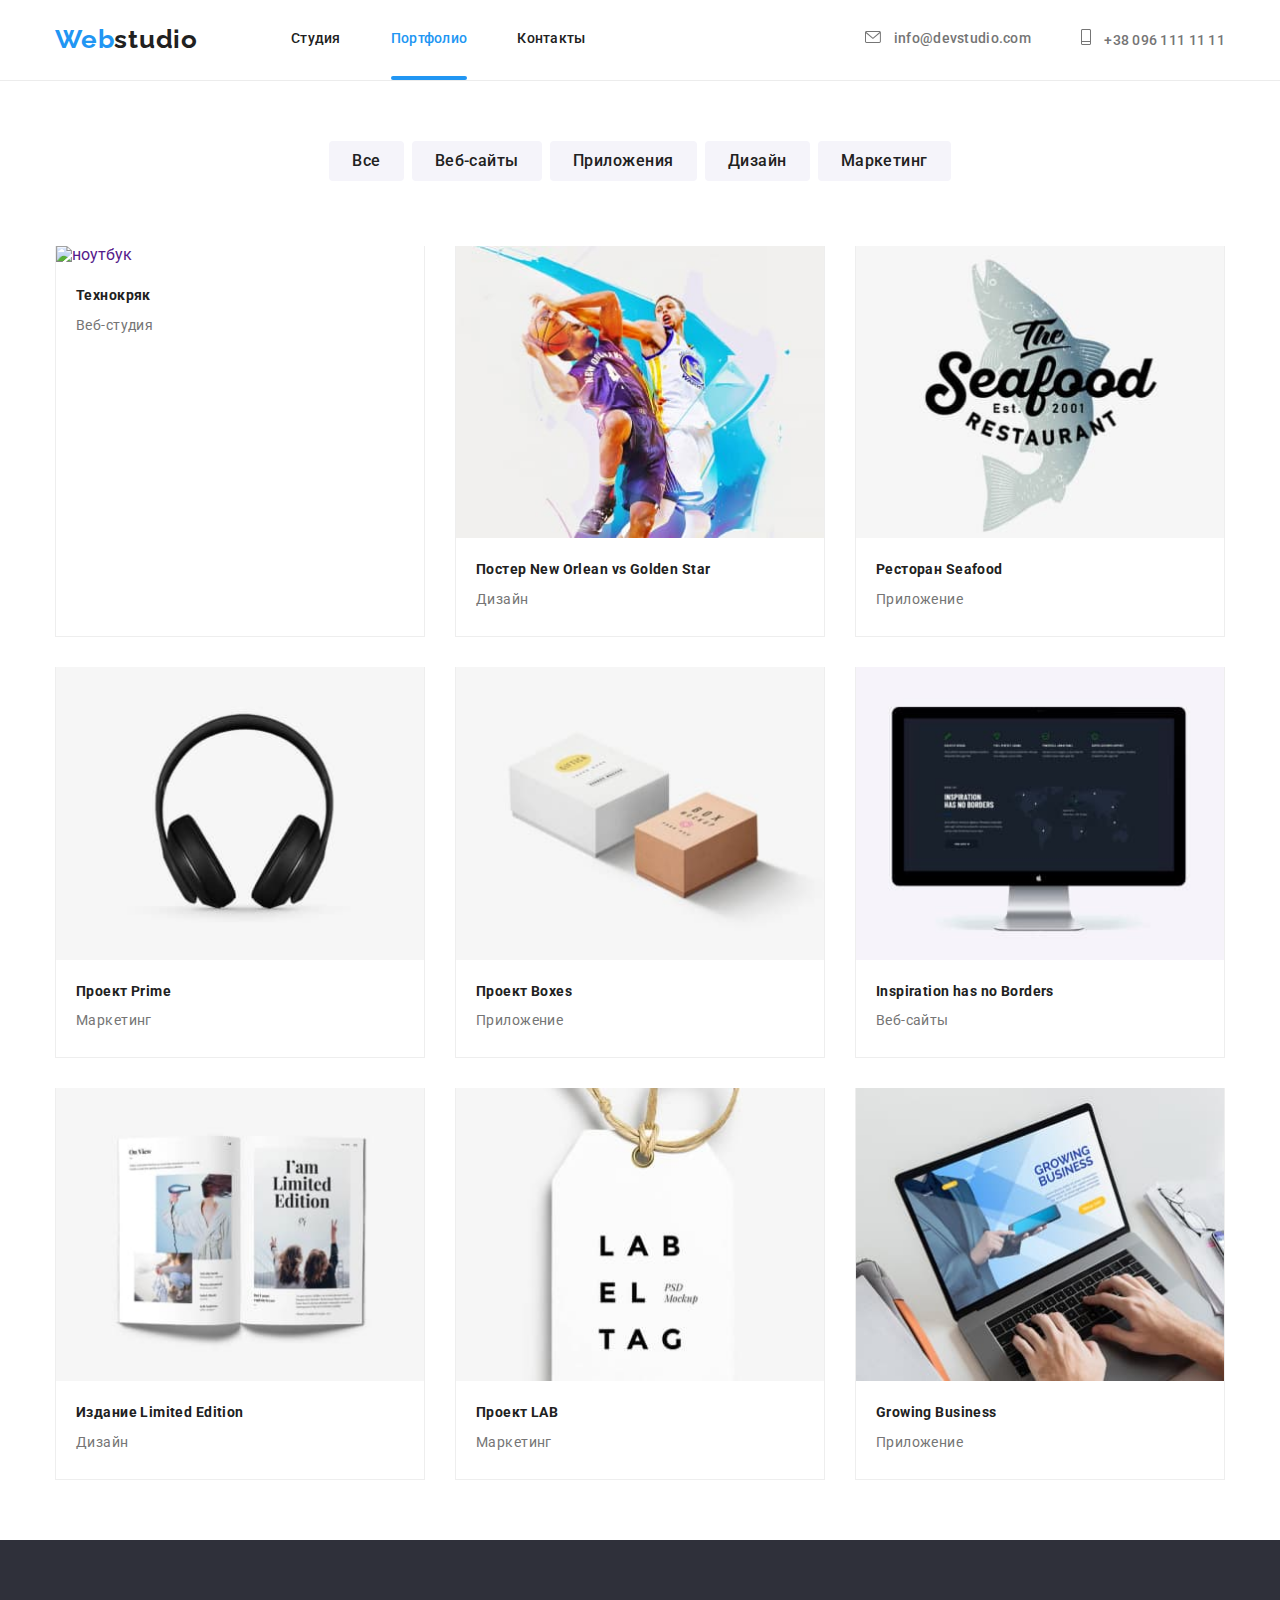
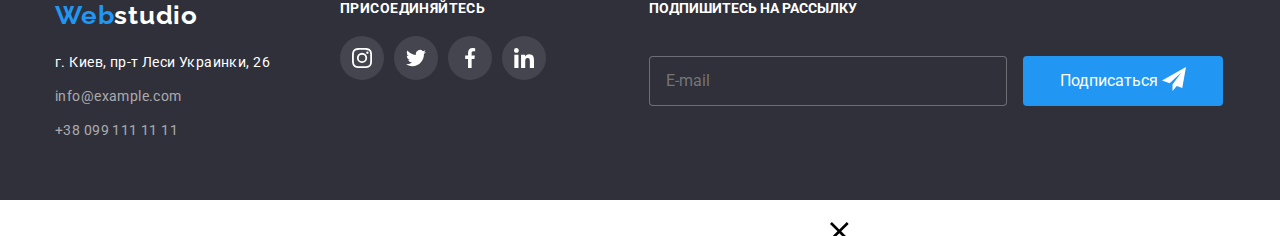
==== commit 7b85dfb5: "отсортированы изображения по папкам" ====
--- a/portfolio.html
+++ b/portfolio.html
@@ -141,25 +141,25 @@
                                 <source
                                   media="(min-width: 1200px)"
                                   srcset="
-                                  ./images/technocryack.jpg 1x,
-                                  ./images/technocryack_2x.jpg 2x
-                                  "
-                                />
-                                <source
-                                  media="(min-width: 768px)"
-                                  srcset="
-                                  ./images/technocryack_tab_1x.jpg 1x,
-                                  ./images/technocryack_tab_2x.jpg 2x
-                                  "
-                                />
-                                <source
-                                  media="(min-width: 320px)"
-                                  srcset="
-                                    ./images/technocryack_tel_1x.jpg 1x,
-                                    ./images/technocryack_tel_2x.jpg 2x
-                                  "
-                                />
-                                <img src="./images/technocryack.jpg" alt="ноутбук" width="370">
+                                  ./images/technocryack/technocryack.jpg 1x,
+                                  ./images/technocryack/technocryack_2x.jpg 2x
+                                  "
+                                />
+                                <source
+                                  media="(min-width: 768px)"
+                                  srcset="
+                                  ./images/technocryack/technocryack_tab_1x.jpg 1x,
+                                  ./images/technocryack/technocryack_tab_2x.jpg 2x
+                                  "
+                                />
+                                <source
+                                  media="(min-width: 320px)"
+                                  srcset="
+                                    ./images/technocryack/technocryack_tel_1x.jpg 1x,
+                                    ./images/technocryack/technocryack_tel_2x.jpg 2x
+                                  "
+                                />
+                                <img src="./images/technocryack/technocryack.jpg" alt="ноутбук" width="370">
                               </picture>
                         
                             <div class="overlay__container">
@@ -180,25 +180,25 @@
                                 <source
                                   media="(min-width: 1200px)"
                                   srcset="
-                                    ./images/poster.jpg 1x,
-                                    ./images/poster_2x.jpg 2x
-                                  "
-                                />
-                                <source
-                                  media="(min-width: 768px)"
-                                  srcset="
-                                    ./images/poster_tab_1x.jpg 1x,
-                                    ./images/poster_tab_2x.jpg 2x
-                                  "
-                                />
-                                <source
-                                  media="(min-width: 320px)"
-                                  srcset="
-                                    ./images/poster_tel_1x.jpg 1x,
-                                    ./images/poster_tel_2x.jpg 2x
-                                  "
-                                />
-                                <img src="./images/poster.jpg" alt="Постер" width="370" />
+                                    ./images/poster/poster.jpg 1x,
+                                    ./images/poster/poster_2x.jpg 2x
+                                  "
+                                />
+                                <source
+                                  media="(min-width: 768px)"
+                                  srcset="
+                                    ./images/poster/poster_tab_1x.jpg 1x,
+                                    ./images/poster/poster_tab_2x.jpg 2x
+                                  "
+                                />
+                                <source
+                                  media="(min-width: 320px)"
+                                  srcset="
+                                    ./images/poster/poster_tel_1x.jpg 1x,
+                                    ./images/poster/poster_tel_2x.jpg 2x
+                                  "
+                                />
+                                <img src="./images/poster/poster.jpg" alt="Постер" width="370" />
                               </picture>
                         
                             <div class="overlay__container">
@@ -219,25 +219,25 @@
                                 <source
                                   media="(min-width: 1200px)"
                                   srcset="
-                                  ./images/restoruantseafood.jpg 1x,
-                                  ./images/restoruantseafood_2x.jpg 2x
-                                  "
-                                />
-                                <source
-                                  media="(min-width: 768px)"
-                                  srcset="
-                                  ./images/restoruantseafood_tab_1x.jpg 1x,
-                                  ./images/restoruantseafood_tab_2x.jpg 2x
-                                  "
-                                />
-                                <source
-                                  media="(min-width: 320px)"
-                                  srcset="
-                                    ./images/restoruantseafood_tel_1x.jpg 1x,
-                                    ./images/restoruantseafood_tel_2x.jpg 2x
-                                  "
-                                />
-                                <img src="./images/restoruantseafood.jpg" alt="Ресторан" width="370">
+                                  ./images/restoruantseafood/restoruantseafood.jpg 1x,
+                                  ./images/restoruantseafood/restoruantseafood_2x.jpg 2x
+                                  "
+                                />
+                                <source
+                                  media="(min-width: 768px)"
+                                  srcset="
+                                  ./images/restoruantseafood/restoruantseafood_tab_1x.jpg 1x,
+                                  ./images/restoruantseafood/restoruantseafood_tab_2x.jpg 2x
+                                  "
+                                />
+                                <source
+                                  media="(min-width: 320px)"
+                                  srcset="
+                                    ./images/restoruantseafood/restoruantseafood_tel_1x.jpg 1x,
+                                    ./images/restoruantseafood/restoruantseafood_tel_2x.jpg 2x
+                                  "
+                                />
+                                <img src="./images/restoruantseafood/restoruantseafood.jpg" alt="Ресторан" width="370">
                               </picture>
                         
                             <div class="overlay__container">
@@ -258,25 +258,25 @@
                                 <source
                                   media="(min-width: 1200px)"
                                   srcset="
-                                    ./images/projectprime.jpg 1x,
-                                    ./images/projectprime_2x.jpg 2x
-                                  "
-                                />
-                                <source
-                                  media="(min-width: 768px)"
-                                  srcset="
-                                  ./images/projectprime_tab_1x.jpg 1x,
-                                  ./images/projectprime_tab_2x.jpg 2x
-                                  "
-                                />
-                                <source
-                                  media="(min-width: 320px)"
-                                  srcset="
-                                    ./images/projectprime_tel_1x.jpg 1x,
-                                    ./images/projectprime_tel_2x.jpg 2x
-                                  "
-                                />
-                                <img src="./images/projectprime.jpg" alt="прайм" width="370">
+                                    ./images/projectprime/projectprime.jpg 1x,
+                                    ./images/projectprime/projectprime_2x.jpg 2x
+                                  "
+                                />
+                                <source
+                                  media="(min-width: 768px)"
+                                  srcset="
+                                  ./images/projectprime/projectprime_tab_1x.jpg 1x,
+                                  ./images/projectprime/projectprime_tab_2x.jpg 2x
+                                  "
+                                />
+                                <source
+                                  media="(min-width: 320px)"
+                                  srcset="
+                                    ./images/projectprime/projectprime_tel_1x.jpg 1x,
+                                    ./images/projectprime/projectprime_tel_2x.jpg 2x
+                                  "
+                                />
+                                <img src="./images/projectprime/projectprime.jpg" alt="прайм" width="370">
                               </picture>
                         
                             <div class="overlay__container">
@@ -297,25 +297,25 @@
                                 <source
                                   media="(min-width: 1200px)"
                                   srcset="
-                                  ./images/projectboxes.jpg 1x,
-                                  ./images/projectboxes_2x.jpg 2x
-                                  "
-                                />
-                                <source
-                                  media="(min-width: 768px)"
-                                  srcset="
-                                  ./images/projectboxes_tab_1x.jpg 1x,
-                                    ./images/projectboxes_tab_2x.jpg 2x
-                                  "
-                                />
-                                <source
-                                  media="(min-width: 320px)"
-                                  srcset="
-                                    ./images/projectboxes_tel_1x.jpg 1x,
-                                    ./images/projectboxes_tel_2x.jpg 2x
-                                  "
-                                />
-                                <img src="./images/projectboxes.jpg" alt="коробочки" width="370">
+                                  ./images/projectboxes/projectboxes.jpg 1x,
+                                  ./images/projectboxes/projectboxes_2x.jpg 2x
+                                  "
+                                />
+                                <source
+                                  media="(min-width: 768px)"
+                                  srcset="
+                                  ./images/projectboxes/projectboxes_tab_1x.jpg 1x,
+                                  ./images/projectboxes/projectboxes_tab_2x.jpg 2x
+                                  "
+                                />
+                                <source
+                                  media="(min-width: 320px)"
+                                  srcset="
+                                    ./images/projectboxes/projectboxes_tel_1x.jpg 1x,
+                                    ./images/projectboxes/projectboxes_tel_2x.jpg 2x
+                                  "
+                                />
+                                <img src="./images/projectboxes/projectboxes.jpg" alt="коробочки" width="370">
                               </picture>
                         
                             <div class="overlay__container">
@@ -336,25 +336,25 @@
                                 <source
                                   media="(min-width: 1200px)"
                                   srcset="
-                                  ./images/insphasnoborders.jpg 1x,
-                                    ./images/insphasnoborders_2x.jpg 2x
-                                  "
-                                />
-                                <source
-                                  media="(min-width: 768px)"
-                                  srcset="
-                                  ./images/insphasnoborders_tab_1x.jpg 1x,
-                                  ./images/insphasnoborders_tab_2x.jpg 2x
-                                  "
-                                />
-                                <source
-                                  media="(min-width: 320px)"
-                                  srcset="
-                                    ./images/insphasnoborders_tel_1x.jpg 1x,
-                                    ./images/insphasnoborders_tel_2x.jpg 2x
-                                  "
-                                />
-                                <img src="./images/insphasnoborders.jpg" alt="Вебсайт" width="370">
+                                  ./images/insphasnoborders/insphasnoborders.jpg 1x,
+                                    ./images/insphasnoborders/insphasnoborders_2x.jpg 2x
+                                  "
+                                />
+                                <source
+                                  media="(min-width: 768px)"
+                                  srcset="
+                                  ./images/insphasnoborders/insphasnoborders_tab_1x.jpg 1x,
+                                  ./images/insphasnoborders/insphasnoborders_tab_2x.jpg 2x
+                                  "
+                                />
+                                <source
+                                  media="(min-width: 320px)"
+                                  srcset="
+                                    ./images/insphasnoborders/insphasnoborders_tel_1x.jpg 1x,
+                                    ./images/insphasnoborders/insphasnoborders_tel_2x.jpg 2x
+                                  "
+                                />
+                                <img src="./images/insphasnoborders/insphasnoborders.jpg" alt="Вебсайт" width="370">
                               </picture>
                         
                             <div class="overlay__container">
@@ -375,25 +375,25 @@
                                 <source
                                   media="(min-width: 1200px)"
                                   srcset="
-                                  .  ./images/limedition.jpg 1x,
-                                  ./images/limedition_2x.jpg 2x
-                                  "
-                                />
-                                <source
-                                  media="(min-width: 768px)"
-                                  srcset="
-                                  ./images/limedition_tab_1x.jpg 1x,
-                                  ./images/limedition_tab_2x.jpg 2x
-                                  "
-                                />
-                                <source
-                                  media="(min-width: 320px)"
-                                  srcset="
-                                    ./images/limedition_tel_1x.jpg 1x,
-                                    ./images/limedition_tel_2x.jpg 2x
-                                  "
-                                />
-                                <img src="./images/limedition.jpg" alt="журнал" width="370">
+                                  ./images/limedition/limedition.jpg 1x,
+                                  ./images/limedition/limedition_2x.jpg 2x
+                                  "
+                                />
+                                <source
+                                  media="(min-width: 768px)"
+                                  srcset="
+                                  ./images/limedition/limedition_tab_1x.jpg 1x,
+                                  ./images/limedition/limedition_tab_2x.jpg 2x
+                                  "
+                                />
+                                <source
+                                  media="(min-width: 320px)"
+                                  srcset="
+                                    ./images/limedition/limedition_tel_1x.jpg 1x,
+                                    ./images/limedition/limedition_tel_2x.jpg 2x
+                                  "
+                                />
+                                <img src="./images/limedition/limedition.jpg" alt="журнал" width="370">
                               </picture>
                         
                             <div class="overlay__container">
@@ -414,25 +414,25 @@
                                 <source
                                   media="(min-width: 1200px)"
                                   srcset="
-                                  ./images/projectlab.jpg 1x,
-                                  ./images/projectlab_2x.jpg 2x
-                                  "
-                                />
-                                <source
-                                  media="(min-width: 768px)"
-                                  srcset="
-                                  ./images/projectlab_tab_1x.jpg 1x,
-                                    ./images/projectlab_tab_2x.jpg 2x
-                                  "
-                                />
-                                <source
-                                  media="(min-width: 320px)"
-                                  srcset="
-                                    ./images/projectlab_tel_1x.jpg 1x,
-                                    ./images/projectlab_tel_2x.jpg 2x
-                                  "
-                                />
-                                <img src="./images/projectlab.jpg" alt="Бирка" width="370">
+                                  ./images/projectlab/projectlab.jpg 1x,
+                                  ./images/projectlab/projectlab_2x.jpg 2x
+                                  "
+                                />
+                                <source
+                                  media="(min-width: 768px)"
+                                  srcset="
+                                  ./images/projectlab/projectlab_tab_1x.jpg 1x,
+                                  ./images/projectlab/projectlab_tab_2x.jpg 2x
+                                  "
+                                />
+                                <source
+                                  media="(min-width: 320px)"
+                                  srcset="
+                                    ./images/projectlab/projectlab_tel_1x.jpg 1x,
+                                    ./images/projectlab/projectlab_tel_2x.jpg 2x
+                                  "
+                                />
+                                <img src="./images/projectlab/projectlab.jpg" alt="Бирка" width="370">
                               </picture>
 
                         
@@ -454,25 +454,25 @@
                                 <source
                                   media="(min-width: 1200px)"
                                   srcset="
-                                  ./images/growingbusiness.jpg 1x,
-                                    ./images/growingbusiness_2x.jpg 2x
-                                  "
-                                />
-                                <source
-                                  media="(min-width: 768px)"
-                                  srcset="
-                                  ./images/growingbusiness_tab_1x.jpg 1x,
-                                    ./images/growingbusiness_tab_2x.jpg 2x
-                                  "
-                                />
-                                <source
-                                  media="(min-width: 320px)"
-                                  srcset="
-                                    ./images/growingbusiness_tel_1x.jpg 1x,
-                                    ./images/growingbusiness_tel_2x.jpg 2x
-                                  "
-                                />
-                                <img src="./images/growingbusiness.jpg" alt="работа на ноутбуке" width="370">
+                                  ./images/growingbusiness/growingbusiness.jpg 1x,
+                                    ./images/growingbusiness/growingbusiness_2x.jpg 2x
+                                  "
+                                />
+                                <source
+                                  media="(min-width: 768px)"
+                                  srcset="
+                                  ./images/growingbusiness/growingbusiness_tab_1x.jpg 1x,
+                                    ./images/growingbusiness/growingbusiness_tab_2x.jpg 2x
+                                  "
+                                />
+                                <source
+                                  media="(min-width: 320px)"
+                                  srcset="
+                                    ./images/growingbusiness/growingbusiness_tel_1x.jpg 1x,
+                                    ./images/growingbusiness/growingbusiness_tel_2x.jpg 2x
+                                  "
+                                />
+                                <img src="./images/growingbusiness/growingbusiness.jpg" alt="работа на ноутбуке" width="370">
                               </picture>
 
                         
@@ -493,62 +493,64 @@
         </section>
     </main>
     <footer class="footer">
-        <div class="container footer__container">
-      <div class="footer__tablet">
-        <div class="footer__contact">
-        <a class="footer__logo link"  href="/"><span class="logocolor">Web</span>studio</a>
-        <address class="footer__address">
-            <ul class="list footer__list">
-                <li class="footer__item"><a class="link footer__link"  href="https://goo.gl/maps/7gnmi9hPNEsTikb38" target="_blank">г. Киев, пр-т Леси Украинки, 26</a></li>
-                <li class="footer__item"><a class="link footer__link footer__mail"  href="mailto:info@example.com">info@example.com</a></li>
-                <li class="footer__item"><a class="link footer__link footer__tel"  href="tel:+380991111111">+38 099 111 11 11</a></li>
-            </ul>
-        </address>
-        </div>
-        <div class="footer__join">
-            <h2 class="h2-title footer__title">ПРИСОЕДИНЯЙТЕСЬ</h2>
-            <ul class="list footer__sociallist">
-                <li class="footer__socialitem"><a class="link footer__sociallink" href=""> 
-                    <svg class="footer__socialicon">
-                        <use href="./images/symbol-defs.svg#icon-instagram"></use>
-                    </svg>
-                </a></li>
-                <li class="footer__socialitem"><a class="link footer__sociallink" href="">
-                        <svg class="footer__socialicon">
-                        <use href="./images/symbol-defs.svg#icon-twitter"></use>
-                    </svg>
-                </a></li>
-                <li class="footer__socialitem"><a class="link footer__sociallink" href="">
-                        <svg class="footer__socialicon">
-                        <use href="./images/symbol-defs.svg#icon-facebook"></use>
-                    </svg>
-                </a></li>
-                <li class="footer__socialitem"><a class="link footer__sociallink" href="">
-                        <svg class="footer__socialicon">
-                        <use href="./images/symbol-defs.svg#icon-linkedin"></use>
-                    </svg>
-                </a></li>
-            </ul>
-        </div>
-    </div>
-        <form action="#" class="form-email" >
-        <div class="form-email__field">    
-                <h3 class="form-email__title">ПОДПИШИТЕСЬ НА РАССЫЛКУ</h3>
-                <input type="email" name="email" placeholder="E-mail" class="form-email__input">
-                <button type="submit" class="form-email__button">
-                    Подписаться<span>
-                        <svg class="form-email__icon" width="24" height="24">
-                            <use href="./images/symbol-defs.svg#icon-send"></use>
-                        </svg>
-                    </span>
-                </button>
-                
+      <div class="container footer__container">
+    <div class="footer__tablet">
+      <div class="footer__contact">
+      <a class="footer__logo link"  href="/"><span class="logocolor">Web</span>studio</a>
+      <address class="footer__address">
+          <ul class="list footer__list">
+              <li class="footer__item"><a class="link footer__link"  href="https://goo.gl/maps/7gnmi9hPNEsTikb38" target="_blank">г. Киев, пр-т Леси Украинки, 26</a></li>
+              <li class="footer__item"><a class="link footer__link footer__mail"  href="mailto:info@example.com">info@example.com</a></li>
+              <li class="footer__item"><a class="link footer__link footer__tel"  href="tel:+380991111111">+38 099 111 11 11</a></li>
+          </ul>
+      </address>
+      </div>
+      <div class="footer__join">
+          <h2 class="h2-title footer__title">ПРИСОЕДИНЯЙТЕСЬ</h2>
+          <ul class="list footer__sociallist">
+              <li class="footer__socialitem"><a class="link footer__sociallink" href=""> 
+                  <svg class="footer__socialicon">
+                      <use href="./images/symbol-defs.svg#icon-instagram"></use>
+                  </svg>
+              </a></li>
+              <li class="footer__socialitem"><a class="link footer__sociallink" href="">
+                      <svg class="footer__socialicon">
+                      <use href="./images/symbol-defs.svg#icon-twitter"></use>
+                  </svg>
+              </a></li>
+              <li class="footer__socialitem"><a class="link footer__sociallink" href="">
+                      <svg class="footer__socialicon">
+                      <use href="./images/symbol-defs.svg#icon-facebook"></use>
+                  </svg>
+              </a></li>
+              <li class="footer__socialitem"><a class="link footer__sociallink" href="">
+                      <svg class="footer__socialicon">
+                      <use href="./images/symbol-defs.svg#icon-linkedin"></use>
+                  </svg>
+              </a></li>
+          </ul>
+      </div>
+  </div>
+      <form action="#" class="form-email" >
+              <div class="form-email__field"> 
+              <h3 class="form-email__title">ПОДПИШИТЕСЬ НА РАССЫЛКУ</h3>
             
-    
-        </div>
-        </form>
-        </div>
-    </footer>
+              <div class="form-email__inputbox">
+              <input type="email" name="email" placeholder="E-mail" class="form-email__input">
+              <button type="submit" class="form-email__button">
+                  Подписаться<span>
+                      <svg class="form-email__icon" width="24" height="24">
+                          <use href="./images/symbol-defs.svg#icon-send"></use>
+                      </svg>
+                  </span>
+              </button>
+          </div>
+          
+  
+      </div>
+      </form>
+      </div>
+  </footer>
     
 <script src="./js/menu.js">
 </script>
--- a/css/main.min.css
+++ b/css/main.min.css
@@ -1,2 +1,2 @@
-/*! modern-normalize v1.1.0 | MIT License | https://github.com/sindresorhus/modern-normalize */*,::before,::after{box-sizing:border-box}html{line-height:1.15;-webkit-text-size-adjust:100%;-moz-tab-size:4;tab-size:4}body{margin:0;font-family:system-ui,-apple-system,"Segoe UI",Roboto,Helvetica,Arial,sans-serif,"Apple Color Emoji","Segoe UI Emoji"}hr{height:0;color:inherit}abbr[title]{text-decoration:underline dotted}b,strong{font-weight:bolder}code,kbd,samp,pre{font-family:ui-monospace, SFMono-Regular, Consolas, "Liberation Mono", Menlo, monospace;font-size:1em}small{font-size:80%}sub,sup{font-size:75%;line-height:0;position:relative;vertical-align:baseline}sub{bottom:-0.25em}sup{top:-0.5em}table{text-indent:0;border-color:inherit}button,input,optgroup,select,textarea{font-family:inherit;font-size:100%;line-height:1.15;margin:0}button,select{text-transform:none}button,[type="button"],[type="reset"],[type="submit"]{-webkit-appearance:button}::-moz-focus-inner{border-style:none;padding:0}:-moz-focusring{outline:1px dotted ButtonText}:-moz-ui-invalid{box-shadow:none}legend{padding:0}progress{vertical-align:baseline}::-webkit-inner-spin-button,::-webkit-outer-spin-button{height:auto}[type="search"]{-webkit-appearance:textfield;outline-offset:-2px}::-webkit-search-decoration{-webkit-appearance:none}::-webkit-file-upload-button{-webkit-appearance:button;font:inherit}summary{display:list-item}:root{--basecolor1: #ffffff;--basecolor2: #212121;--basecolor3hover: #2196f3}p,h1,h2,h3,h4,h5,h6{margin:0}ul{margin:0;padding:0}button{cursor:pointer;border:none}img{display:block;width:100%;max-width:100%;height:auto}.h2-title{font-weight:700;font-size:28px;line-height:1.17;text-align:center;letter-spacing:0.03em;color:var(--basecolor2);margin-bottom:30px}@media screen and (min-width: 1200px){.h2-title{font-size:36px;line-height:1.11;margin-bottom:50px}}.h3-title{font-weight:700;font-size:14px;line-height:1.14;letter-spacing:0.03em;text-transform:uppercase;color:var(--basecolor2);padding-bottom:10px;text-align:center}@media screen and (min-width: 768px){.h3-title{text-align:start}}.p-text{font-weight:400;font-size:14px;line-height:1.71;letter-spacing:0.03em;color:#757575}.container{min-width:320px;padding-left:15px;padding-right:15px;margin:0 auto}@media screen and (min-width: 480px){.container{width:480px}}@media screen and (min-width: 768px){.container{width:768px}}@media screen and (min-width: 1200px){.container{width:1200px}}@media screen and (min-width: 320px) and (max-width: 479px){.section{padding-top:60px;padding-bottom:60px}}@media screen and (min-width: 480px){.section{padding-top:60px;padding-bottom:60px}}@media screen and (min-width: 1200px){.section{padding-top:94px;padding-bottom:94px}}body{font-family:Roboto, sans-serif;color:var(--basecolor2);background-color:var(--basecolor1);margin:0}.list{list-style:none}.link{text-decoration:none;display:block}.header{background-color:inherit;border-bottom:1px solid #ececec}.header__container{display:flex;align-items:center;padding-top:24px;padding-bottom:25px;margin-left:auto;margin-right:auto}.header__logo{font-family:Raleway;font-weight:700;font-size:26px;line-height:1.19;letter-spacing:0.03em;color:var(--basecolor2);margin-right:93px}.logocolor{font-family:Raleway;font-weight:700;font-size:26px;line-height:1.19;letter-spacing:0.03em;color:var(--basecolor3hover)}.header__nav{display:none}.header__list{display:flex}.header-contact .link{font-weight:500;font-size:14px;line-height:1.14;letter-spacing:0.02em;color:#757575}.header-contact .link:hover,.header-contact .link:focus{color:var(--basecolor3hover)}.header__item:not(:last-child){margin-right:50px}.header__link{font-weight:500;font-size:14px;line-height:1.14;letter-spacing:0.02em;color:var(--basecolor2)}.header__link:hover,.header__link:focus{color:var(--basecolor3hover)}.header-contact{margin-left:auto}.header__item:not(:last-child){margin-right:50px}.header__item .link{display:flex;justify-content:center;align-items:center}.header__item-contact:not(:last-child){margin-bottom:10px}@media screen and (min-width: 1200px){.header__item-contact:not(:last-child){margin-right:50px;margin-bottom:0}}.header__link-contact{display:block;text-decoration:none}.header__list .link{transition:color 250ms cubic-bezier(0.4, 0, 0.2, 1)}.header__list .link:hover,.header__list .link:focus{color:var(--basecolor3hover)}.header__icon{margin-right:10px;fill:currentColor}.header__nav{display:none}@media screen and (min-width: 768px){.header__nav{display:flex}}.header-contact{display:none}@media screen and (min-width: 768px){.header-contact{display:block}}@media screen and (min-width: 1200px){.header-contact{margin-left:auto}}@media screen and (min-width: 1200px){.header__list-contact{display:flex;align-items:center}}.menu_open_btn{margin-left:auto;background-color:#ffffff;border:none;cursor:pointer}.menu_open_btn:hover,.menu_open_btn:focus{fill:var(--basecolor3hover)}@media screen and (min-width: 768px){.menu_open_btn{display:none}}.mob__menu{position:fixed;background-color:#ffffff;top:0;left:0;width:100vw;height:100vh;z-index:1;padding-top:0;padding-bottom:0;transform:translateY(0%);transition:transform 250ms cubic-bezier(0.4, 0, 0.2, 1),visibility}.mob__menu.is-hidden{transform:translateY(200%)}.container_mob{height:100%;display:flex;flex-direction:column;justify-content:space-between;padding-bottom:48px;padding-left:40px;padding-top:48px;position:relative;max-width:480px;margin-left:auto;margin-right:auto}.menu_close_btn{position:absolute;display:block;margin-left:auto;top:10px;right:15px;background-color:#fff;border:none;cursor:pointer}.menu_close_btn:hover,.menu_close_btn:focus{fill:var(--basecolor3hover)}.header__list-tel{display:flex;flex-direction:column;align-items:flex-start}.header__item-tel:not(:last-child){margin-bottom:32px}.header-contact-tel__list{margin-bottom:64px}.header-contact-tel__item:not(:last-child){margin-bottom:32px}.header__link-tel{font-weight:500;font-size:40px;line-height:1.17;text-align:center;letter-spacing:0.02em;color:var(--basecolor2)}.header__link-tel--current{color:var(--basecolor3hover)}.header__link-contact-tel{font-weight:500;font-size:34px;line-height:1.18;letter-spacing:0.02em;color:var(--basecolor3hover)}.header__link-contact-mail{font-weight:500;font-size:24px;line-height:28px;letter-spacing:0.02em;color:#757575}.social_network-tel__link{font-weight:500;font-size:18px;line-height:1.22;letter-spacing:0.02em;color:#2196F3}.social_network-tel__item:not(:first-child){padding-left:10px}.social_network-tel__item:not(:last-child){padding-right:10px;border-right:1px solid rgba(33,33,33,0.2)}.social_network-tel__list{display:flex;padding-right:10px}.container__make-order{padding:0;width:100%}.make-order{background-color:#2f303a;background-image:linear-gradient(rgba(47,48,58,0.4), rgba(47,48,58,0.4)),url(../images/makeorder_bg_tel.jpg);background-repeat:no-repeat;background-position:center;background-size:cover;padding-top:118px;padding-bottom:118px}@media (min-device-pixel-ratio: 2), (min-resolution: 192dpi), (min-resolution: 2dppx){.make-order{background-image:linear-gradient(rgba(47,48,58,0.4), rgba(47,48,58,0.4)),url(../images/makeorder_bg_tel_x2.jpg)}}@media screen and (min-width: 768px){.make-order{background-image:linear-gradient(rgba(47,48,58,0.4), rgba(47,48,58,0.4)),url(../images/makeorder_bg_tab.jpg);padding-left:204px;padding-right:204px}}@media screen and (min-width: 768px) and (min-device-pixel-ratio: 2), screen and (min-width: 768px) and (min-resolution: 192dpi), screen and (min-width: 768px) and (min-resolution: 2dppx){.make-order{background-image:linear-gradient(rgba(47,48,58,0.4), rgba(47,48,58,0.4)),url(../images/makeorder_bg_tab_x2.jpg)}}@media screen and (min-width: 1200px){.make-order{padding-top:200px;padding-bottom:200px;background-image:linear-gradient(rgba(47,48,58,0.4), rgba(47,48,58,0.4)),url(../images/makeorderbackground.jpg);padding-left:204px;padding-right:204px}}@media screen and (min-width: 1200px) and (min-device-pixel-ratio: 2), screen and (min-width: 1200px) and (min-resolution: 192dpi), screen and (min-width: 1200px) and (min-resolution: 2dppx){.make-order{background-image:linear-gradient(rgba(47,48,58,0.4), rgba(47,48,58,0.4)),url(../images/makeorderbackground_x2.jpg)}}.make-order__title{font-family:Roboto;font-style:normal;font-weight:900;font-size:26px;line-height:1.61;text-align:center;letter-spacing:0.06em;text-transform:uppercase;color:var(--basecolor1);margin:0 auto 30px;max-width:700px}@media screen and (min-width: 1200px){.make-order__title{font-size:44px;line-height:1.36}}.make-order__button{color:var(--basecolor1);background:var(--basecolor3hover);text-align:center;margin:0 auto;display:block;width:200px;height:50px;box-shadow:0px 4px 4px rgba(0,0,0,0.15);border-radius:4px;transition:color 250ms cubic-bezier(0.4, 0, 0.2, 1),background-color 250ms cubic-bezier(0.4, 0, 0.2, 1),box-shadow 250ms cubic-bezier(0.4, 0, 0.2, 1)}.make-order__button:hover,.make-order__button:focus{background:#188ce8}.current{color:var(--basecolor3hover);position:relative}.current::after{content:"";position:absolute;width:100%;height:4px;border-radius:4px;background-color:var(--basecolor3hover);left:0;bottom:-33px}.features{padding-top:60px;padding-bottom:0}@media screen and (min-width: 1200px){.features{padding-top:94px}}@media screen and (min-width: 768px){.features__list{display:flex;flex-wrap:wrap;justify-content:center}}@media screen and (min-width: 1200px){.features__list{flex-wrap:nowrap}}.features section{margin-bottom:0}.features__item{align-items:center;margin-bottom:30px}@media screen and (min-width: 768px){.features__item{width:270px;margin-right:30px}}@media screen and (min-width: 1200px){.features__item:last-child{margin-right:0}}.features__icon{display:flex;justify-content:center;align-items:center;height:120px;border-radius:4px;background-color:#f5f4fa;background-position:center;margin-bottom:30px}.our-work{display:none;padding-top:94px;padding-bottom:94px}@media screen and (min-width: 1200px){.our-work{display:flex}}.our-work__list{display:flex}.our-work__item+.our-work__item{margin-left:30px}.our-work__item:first-child{margin-left:0}.our-work__img{position:relative}.our-work__text{position:absolute;width:370px;height:70px;display:flex;justify-content:center;align-items:center;bottom:0;left:0;font-size:14px;font-weight:700;line-height:1, 14;letter-spacing:0.03em;text-align:center;color:var(--basecolor1);background-color:rgba(47,48,58,0.8)}.our-team{padding-top:60px;padding-bottom:60px;background:#f5f4fa}@media screen and (min-width: 1200px){.our-team{padding-top:94px;padding-bottom:94px}}@media screen and (min-width: 768px){.our-team__list{display:flex;flex-wrap:wrap;justify-content:center}}@media screen and (min-width: 1200px){.our-team__list{flex-wrap:nowrap}}.our-team__item{background:var(--basecolor1);box-shadow:0px 1px 3px rgba(0,0,0,0.12),0px 1px 1px rgba(0,0,0,0.14),0px 2px 1px rgba(0,0,0,0.2);border-radius:0px 0px 4px 4px;align-items:center}.our-team__item:not(:last-child){margin-bottom:30px}@media screen and (min-width: 768px){.our-team__item{width:270px;margin-left:30px;margin-bottom:30px}}@media screen and (min-width: 1200px){.our-team__item:first-child{margin-left:0}}.our-team__card{padding:30px auto}.our-team__name{margin-top:30px;text-align:center;letter-spacing:0.03em}.our-team__post{text-align:center;letter-spacing:0.03em}@media screen and (min-width: 1200px){.our-team__title{margin-bottom:50px}}.our-team__sociallist{display:flex;justify-content:center}.our-team__socialitem+.our-team__socialitem{margin-left:10px}.our-team__sociallink{width:44px;height:44px;display:flex;justify-content:center;align-items:center;border-radius:50%;transition:background-color 250ms cubic-bezier(0.4, 0, 0.2, 1)}.our-team__sociallink:hover,.our-team__sociallink:focus{background-color:var(--basecolor3hover)}.our-team__sociallink:hover .our-team__socialicon,.our-team__sociallink:focus .our-team__socialicon{fill:var(--basecolor1)}.our-team__socialicon{width:20px;height:20px;fill:#afb1b8;transition:fill 250ms cubic-bezier(0.4, 0, 0.2, 1)}.customers{padding-top:60px;padding-bottom:60px}@media screen and (min-width: 1200px){.customers{padding-top:94px;padding-bottom:94px}}.customers__title{margin-bottom:30px}@media screen and (min-width: 1200px){.customers__title{margin-bottom:50px}}.customers__list{display:flex;flex-wrap:wrap;justify-content:center}@media screen and (min-width: 1200px){.customers__list{flex-wrap:nowrap}}.customers__item{margin-bottom:30px;margin-right:30px}.customers__item:hover{color:var(--basecolor3hover)}@media screen and (min-width: 1200px){.customers__item:last-child{margin-right:0}}.customers__link{display:flex;justify-content:center;align-items:center;width:170px;height:92px;border:1px solid;color:#afb1b8;border-color:#afb1b8;border-radius:4px;transition:color 250ms cubic-bezier(0.4, 0, 0.2, 1),border-color 250ms cubic-bezier(0.4, 0, 0.2, 1)}.customers__link:hover,.customers__link:focus{border-color:var(--basecolor3hover);color:var(--basecolor3hover)}.customers__icon{fill:currentColor}.footer{background:#2f303a;padding-top:60px;padding-bottom:calc(60px - 26.6px)}.footer__container{display:flex;flex-direction:column;align-items:center}@media screen and (min-width: 768px){.footer__container{flex-direction:row;flex-wrap:wrap;justify-content:space-between}}@media screen and (min-width: 1200px){.footer__container{flex-wrap:nowrap;justify-content:left;flex-direction:row;align-items:flex-start}}@media screen and (min-width: 768px){.footer__tablet{display:flex;justify-content:space-between;padding-left:76px;padding-right:89px}}@media screen and (min-width: 1200px){.footer__tablet{justify-content:left;padding-left:0;padding-right:0}}.footer__contact{margin-bottom:60px;text-align:center}@media screen and (min-width: 768px){.footer__contact{margin-right:165px}}@media screen and (min-width: 1200px){.footer__contact{text-align:left;margin-right:70px}}.footer__join{margin-bottom:60px;text-align:center}@media screen and (min-width: 1200px){.footer__join{text-align:left}}.footer__item{margin-bottom:10px}.footer__item:last-child{margin-bottom:0}.footer__link{font-family:inherit;font-weight:400;font-size:14px;line-height:1.71;letter-spacing:0.03em;color:var(--basecolor1);transition:color 250ms cubic-bezier(0.4, 0, 0.2, 1)}.footer__link:hover,.footer__link:focus{color:var(--basecolor3hover)}.footer__mail,.footer__tel{color:rgba(255,255,255,0.6)}.footer__logo{display:block;font-family:Raleway;font-style:normal;font-weight:700;font-size:26px;line-height:1.19;letter-spacing:0.03em;color:var(--basecolor1);margin-bottom:20px;text-align:center}@media screen and (min-width: 1200px){.footer__logo{text-align:left}}.footer__address{font-style:normal}.footer__title{color:var(--basecolor1);font-size:14px;line-height:1.17;text-align:center;margin-bottom:20px}@media screen and (min-width: 1200px){.footer__title{text-align:left}}.footer__sociallist{display:flex}.footer__socialitem{margin-right:10px}.footer__sociallink{width:44px;height:44px;background-color:rgba(255,255,255,0.1);display:flex;justify-content:center;align-items:center;border-radius:50%;transition:background-color 250ms cubic-bezier(0.4, 0, 0.2, 1)}.footer__sociallink:hover{background-color:var(--basecolor3hover)}.footer__socialicon{width:20px;height:20px;fill:var(--basecolor1)}.form-email{display:flex;flex-direction:column;justify-content:center;text-align:center;align-items:center}@media screen and (min-width: 1200px){.form-email{display:block;margin:0;flex-direction:row;justify-content:left;text-align:left;align-items:flex-start}}.form-email__title{font-style:bold;font-size:14px;line-height:1, 14;color:var(--basecolor1);margin-bottom:20px}@media screen and (min-width: 1200px){.form-email__title{text-align:left}}.form-email__button{justify-content:center;width:200px;height:50px;background-color:var(--basecolor3hover);border-radius:4px;margin-left:12px;text-align:center;padding-bottom:10px;color:var(--basecolor1);margin-top:20px}.form-email__input{width:100%;height:50px;border:1px solid rgba(255,255,255,0.3);border-radius:4px;background-color:#2f303a;color:var(--basecolor1);padding-left:16px}@media screen and (min-width: 1200px){.form-email__input{width:358px}}.form-email__field{display:flex;flex-direction:column;text-align:center;align-items:center}@media screen and (min-width: 1200px){.form-email__field{display:block;flex-direction:row;text-align:left;align-items:center;padding-left:93px}}.form-email__icon{fill:var(--basecolor1);transform:translateY(5px)}.form-email__inputbox{display:block}.main{padding-top:94px;padding-bottom:94px}.main__list{display:flex;flex-wrap:wrap;justify-content:center;margin-bottom:50px}.main__item{margin-left:8px;border-radius:4px;cursor:pointer}.main__item:first-child{margin-left:0}.main__item:not(:last-child){margin-right:8px;margin-bottom:15px}.main__btn{padding:6px 22px;border:1px solid transparent;border-radius:4px;font-family:inherit;font-weight:500;font-size:16px;line-height:1.62;letter-spacing:0.03em;background-color:#f5f4fa;color:var(--basecolor2);cursor:pointer;transition:color 250ms cubic-bezier(0.4, 0, 0.2, 1),background-color 250ms cubic-bezier(0.4, 0, 0.2, 1)}.main__list .main__btn:hover,.main__list .main__btn:focus{color:var(--basecolor1);background:var(--basecolor3hover);box-shadow:0px 3px 1px rgba(0,0,0,0.1),0px 1px 2px rgba(0,0,0,0.08),0px 2px 2px rgba(0,0,0,0.12)}.current-button{color:var(--basecolor1);background:var(--basecolor3hover);box-shadow:0px 3px 1px rgba(0,0,0,0.1),0px 1px 2px rgba(0,0,0,0.08),0px 2px 2px rgba(0,0,0,0.12)}.portfolio__list{display:flex;flex-wrap:wrap}@media screen and (min-width: 768px){.portfolio__list{margin-left:-30px;margin-right:-30px}}.portfolio__item{background:var(--basecolor1);border:1px solid #eeeeee}.portfolio__item:not(:last-child){margin-bottom:30px}@media screen and (min-width: 768px){.portfolio__item{flex-basis:calc((100% - 90px) / 2);margin-left:30px}}@media screen and (min-width: 1200px){.portfolio__item{flex-basis:calc((100% - 90px) / 3)}}.portfolio__card{padding:24px 20px}.portfolio__link{display:block;transition:box-shadow 250ms cubic-bezier(0.4, 0, 0.2, 1)}.portfolio__link:hover .overlay__container,.portfolio__link:focus .overlay__container{transform:translateY(0)}.portfolio__list .portfolio__link:hover .overlay__container:hover,.portfolio__list .portfolio__link:hover .overlay__container:focus,.portfolio__list .portfolio__link:focus .overlay__container:hover,.portfolio__list .portfolio__link:focus .overlay__container:focus{box-sizing:border-box;box-shadow:1px 4px 6px 0px rgba(0,0,0,0.161),0px 4px 4px 0px rgba(0,0,0,0.059),0px 1px 1px 0px rgba(0,0,0,0.122)}.overlay__thumb{position:relative;overflow:hidden;transition:250ms cubic-bezier(0.4, 0, 0.2, 1)}.overlay__container{position:absolute;top:0;left:0;width:100%;height:100%;text-align:center;background-color:rgba(33,150,243,0.9);transform:translateY(101%);transition:transform 250ms cubic-bezier(0.4, 0, 0.2, 1)}.overlay__text{font-family:Roboto;font-size:18px;font-weight:400;line-height:1.56;letter-spacing:0.03em;text-align:left;padding:24px 63px;color:var(--basecolor1)}.backdrop{position:fixed;top:0;left:0;height:100%;width:100%;background-color:rgba(0,0,0,0.2);transform:scale(1)}.backdrop.is-hidden{opacity:0;pointer-events:none;visibility:hidden}.modal{width:90vw;height:581px;padding:40px;position:relative;margin:0 auto;background-color:var(--basecolor1);box-shadow:0px 1px 3px rgba(0,0,0,0.12),0px 1px 1px rgba(0,0,0,0.14),0px 2px 1px rgba(0,0,0,0.2);border-radius:4px;opacity:1;transition:transform 250ms cubic-bezier(0.4, 0, 0.2, 1),opacity 250ms cubic-bezier(0.4, 0, 0.2, 1),background-color 250ms cubic-bezier(0.4, 0, 0.2, 1)}@media screen and (min-width: 480px){.modal{width:450px}}@media screen and (min-width: 1200px){.modal{width:528px}}.backdrop.is-hidden .modal{opacity:0;transform:translate(-50%, -50%) scale(0.2)}.modal__button{position:absolute;top:1vh;right:1vw;width:30px;height:30px;border:1px solid rgba(0,0,0,0.1);border-radius:50%;background-color:var(--basecolor1);display:flex;justify-content:center;align-items:center;box-sizing:border-box;transition:fill 250ms cubic-bezier(0.4, 0, 0.2, 1),box-shadow 250ms cubic-bezier(0.4, 0, 0.2, 1),background-color 250ms cubic-bezier(0.4, 0, 0.2, 1)}.icon-close{fill:var(--basecolor2)}.modal__button:hover>.icon-close{fill:var(--basecolor3hover)}.modal__title{font-weight:700;font-size:20px;line-height:1.15;letter-spacing:3%;text-align:center;margin-bottom:20px}.modal__input{font-weight:12px;width:100%;max-height:40px;padding-top:12px;padding-bottom:12px;padding-left:42px;border:1px solid rgba(33,33,33,0.2);border-radius:4px;cursor:pointer;transition:border-color 250ms cubic-bezier(0.4, 0, 0.2, 1)}.modal__input:focus,.modal__input:hover{border-color:var(--basecolor3hover)}.modal__btn{display:block;margin:0 auto;width:200px;height:50px;color:var(--basecolor1);background-color:var(--basecolor3hover);box-shadow:0px 1px 3px rgba(0,0,0,0.12),0px 1px 1px rgba(0,0,0,0.14),0px 2px 1px rgba(0,0,0,0.2);border-radius:4px;margin-top:20px;transition:background-color 250ms cubic-bezier(0.4, 0, 0.2, 1),box-shadow 250ms cubic-bezier(0.4, 0, 0.2, 1)}.modal__btn:hover,.modal__btn:focus{background-color:#188ce8;box-shadow:0px 1px 3px rgba(0,0,0,0.12),0px 1px 1px rgba(0,0,0,0.14),0px 2px 1px rgba(0,0,0,0.2)}.modal__field{position:relative;display:flex;flex-direction:column;margin-bottom:10px}.modal__label{display:block;box-sizing:border-box;margin-bottom:5px;font-weight:400;font-size:12px;line-height:1.17;color:#757575}.checkbox{display:flex;align-items:center;justify-content:center}.icon-checkbox{position:absolute;top:0;left:0;display:inline-block;width:16px;height:15px;border:2px solid var(--basecolor2);border-radius:2px;cursor:pointer;transition:background-color 250ms cubic-bezier(0.4, 0, 0.2, 1),border-color 250ms cubic-bezier(0.4, 0, 0.2, 1)}.modalinput-checkbox{appearance:none;-moz-appearance:none;-webkit-appearance:none;position:absolute}.modal__checkbox{position:relative;padding-left:20px;font-weight:400;font-size:12px;line-height:1.17;color:#757575}@media screen and (min-width: 1200px){.modal__checkbox{font-size:14px}}.modal__input--textarea{min-height:120px;resize:none;padding:10px 20px}.modal__icon{position:absolute;top:50%;left:15px;fill:var(--basecolor2);transition:fill 250ms cubic-bezier(0.4, 0, 0.2, 1)}.modal__input:focus ~ .modal__icon{fill:var(--basecolor3hover)}.modal__link--checkbox{color:var(--basecolor3hover);padding-right:5px}.modalinput-checkbox:checked+.icon-checkbox{background-color:var(--basecolor3hover);background-image:url(../images/iconcheck.svg);background-size:contain;background-origin:border-box;border-color:var(--basecolor3hover)}
+/*! modern-normalize v1.1.0 | MIT License | https://github.com/sindresorhus/modern-normalize */*,::before,::after{box-sizing:border-box}html{line-height:1.15;-webkit-text-size-adjust:100%;-moz-tab-size:4;tab-size:4}body{margin:0;font-family:system-ui,-apple-system,"Segoe UI",Roboto,Helvetica,Arial,sans-serif,"Apple Color Emoji","Segoe UI Emoji"}hr{height:0;color:inherit}abbr[title]{text-decoration:underline dotted}b,strong{font-weight:bolder}code,kbd,samp,pre{font-family:ui-monospace, SFMono-Regular, Consolas, "Liberation Mono", Menlo, monospace;font-size:1em}small{font-size:80%}sub,sup{font-size:75%;line-height:0;position:relative;vertical-align:baseline}sub{bottom:-0.25em}sup{top:-0.5em}table{text-indent:0;border-color:inherit}button,input,optgroup,select,textarea{font-family:inherit;font-size:100%;line-height:1.15;margin:0}button,select{text-transform:none}button,[type="button"],[type="reset"],[type="submit"]{-webkit-appearance:button}::-moz-focus-inner{border-style:none;padding:0}:-moz-focusring{outline:1px dotted ButtonText}:-moz-ui-invalid{box-shadow:none}legend{padding:0}progress{vertical-align:baseline}::-webkit-inner-spin-button,::-webkit-outer-spin-button{height:auto}[type="search"]{-webkit-appearance:textfield;outline-offset:-2px}::-webkit-search-decoration{-webkit-appearance:none}::-webkit-file-upload-button{-webkit-appearance:button;font:inherit}summary{display:list-item}:root{--basecolor1: #ffffff;--basecolor2: #212121;--basecolor3hover: #2196f3}p,h1,h2,h3,h4,h5,h6{margin:0}ul{margin:0;padding:0}button{cursor:pointer;border:none}img{display:block;width:100%;max-width:100%;height:auto}.h2-title{font-weight:700;font-size:28px;line-height:1.17;text-align:center;letter-spacing:0.03em;color:var(--basecolor2);margin-bottom:30px}@media screen and (min-width: 1200px){.h2-title{font-size:36px;line-height:1.11;margin-bottom:50px}}.h3-title{font-weight:700;font-size:14px;line-height:1.14;letter-spacing:0.03em;color:var(--basecolor2);padding-bottom:10px}@media screen and (min-width: 768px){.h3-title{text-align:start}}.p-text{font-weight:400;font-size:14px;line-height:1.71;letter-spacing:0.03em;color:#757575}.container{padding-left:15px;padding-right:15px;margin-left:auto;margin-right:auto}@media screen and (min-width: 480px){.container{width:480px}}@media screen and (min-width: 768px){.container{width:768px}}@media screen and (min-width: 1200px){.container{width:1200px}}@media screen and (min-width: 320px) and (max-width: 479px){.section{padding-top:60px;padding-bottom:60px}}@media screen and (min-width: 480px){.section{padding-top:60px;padding-bottom:60px}}@media screen and (min-width: 1200px){.section{padding-top:94px;padding-bottom:94px}}body{font-family:Roboto, sans-serif;color:var(--basecolor2);background-color:var(--basecolor1);margin:0}.list{list-style:none}.link{text-decoration:none;display:block}.header{background-color:inherit;border-bottom:1px solid #ececec}.header__container{display:flex;align-items:center;padding-top:24px;padding-bottom:25px;margin-left:auto;margin-right:auto}.header__logo{font-family:Raleway;font-weight:700;font-size:26px;line-height:1.19;letter-spacing:0.03em;color:var(--basecolor2);margin-right:93px}.header__nav{display:none}@media screen and (min-width: 768px){.header__nav{display:flex}}.header__list{display:flex}.header__list.link{transition:color 250ms cubic-bezier(0.4, 0, 0.2, 1)}.header__list.link:hover,.header__list.link:focus{color:var(--basecolor3hover)}.header__item:not(:last-child){margin-right:50px}.header__item:not(:last-child).link{display:flex;justify-content:center;align-items:center}.header__link{font-weight:500;font-size:14px;line-height:1.14;letter-spacing:0.02em;color:var(--basecolor2)}.header__link:hover,.header__link:focus{color:var(--basecolor3hover)}.header__item-contact:not(:last-child){margin-bottom:10px}@media screen and (min-width: 1200px){.header__item-contact:not(:last-child){margin-right:50px;margin-bottom:0}}.header__link-contact{display:block;text-decoration:none}.header__icon{margin-right:10px;fill:currentColor}@media screen and (min-width: 1200px){.header__list-contact{display:flex;align-items:center}}.header__list-tel{display:flex;flex-direction:column;align-items:flex-start}.header-contact{margin-left:auto;display:none}@media screen and (min-width: 768px){.header-contact{display:block}}@media screen and (min-width: 1200px){.header-contact{margin-left:auto}}.header-contact .link{font-weight:500;font-size:14px;line-height:1.14;letter-spacing:0.02em;color:#757575}.header-contact .link:hover,.header-contact .link:focus{color:var(--basecolor3hover)}.header__item-tel:not(:last-child){margin-bottom:32px}.header-contact-tel__list{margin-bottom:64px}.header-contact-tel__item:not(:last-child){margin-bottom:32px}.header__link-tel{font-weight:500;font-size:40px;line-height:1.17;text-align:center;letter-spacing:0.02em;color:var(--basecolor2)}.header__link-tel--current{color:var(--basecolor3hover)}.header__link-contact-tel{font-weight:500;font-size:34px;line-height:1.18;letter-spacing:0.02em;color:var(--basecolor3hover)}.header__link-contact-mail{font-weight:500;font-size:24px;line-height:28px;letter-spacing:0.02em;color:#757575}.logocolor{font-family:Raleway;font-weight:700;font-size:26px;line-height:1.19;letter-spacing:0.03em;color:var(--basecolor3hover)}.menu_open_btn{margin-left:auto;background-color:#ffffff;border:none;cursor:pointer}.menu_open_btn:hover,.menu_open_btn:focus{fill:var(--basecolor3hover)}@media screen and (min-width: 768px){.menu_open_btn{display:none}}.mob__menu{position:fixed;background-color:#ffffff;top:0;left:0;width:100vw;height:100vh;z-index:1;padding-top:0;padding-bottom:0;transform:translateY(0%);transition:transform 250ms cubic-bezier(0.4, 0, 0.2, 1),visibility}.mob__menu.is-hidden{transform:translateY(200%)}.container_mob{height:100%;display:flex;flex-direction:column;justify-content:space-between;padding-bottom:48px;padding-left:40px;padding-top:48px;position:relative;max-width:480px;margin-left:auto;margin-right:auto}.menu_close_btn{position:absolute;display:block;margin-left:auto;top:10px;right:15px;background-color:#fff;border:none;cursor:pointer}.menu_close_btn:hover,.menu_close_btn:focus{fill:var(--basecolor3hover)}.social_network-tel__link{font-weight:500;font-size:18px;line-height:1.22;letter-spacing:0.02em;color:#2196f3}.social_network-tel__item:not(:first-child){padding-left:10px}.social_network-tel__item:not(:last-child){padding-right:10px;border-right:1px solid rgba(33,33,33,0.2)}.social_network-tel__list{display:flex;padding-right:10px}.container__make-order{padding:0;width:100%}.make-order{background-color:#2f303a;background-image:linear-gradient(rgba(47,48,58,0.4), rgba(47,48,58,0.4)),url(../images/makeorderbackground/makeorder_bg_tel.jpg);background-repeat:no-repeat;background-position:center;background-size:cover;padding-top:118px;padding-bottom:118px}@media (min-device-pixel-ratio: 2), (min-resolution: 192dpi), (min-resolution: 2dppx){.make-order{background-image:linear-gradient(rgba(47,48,58,0.4), rgba(47,48,58,0.4)),url(../images/makeorderbackground/makeorder_bg_tel_x2.jpg)}}@media screen and (min-width: 768px){.make-order{background-image:linear-gradient(rgba(47,48,58,0.4), rgba(47,48,58,0.4)),url(../images/makeorderbackground/makeorder_bg_tab.jpg);padding-left:204px;padding-right:204px}}@media screen and (min-width: 768px) and (min-device-pixel-ratio: 2), screen and (min-width: 768px) and (min-resolution: 192dpi), screen and (min-width: 768px) and (min-resolution: 2dppx){.make-order{background-image:linear-gradient(rgba(47,48,58,0.4), rgba(47,48,58,0.4)),url(../images/makeorderbackground/makeorder_bg_tab_x2.jpg)}}@media screen and (min-width: 1200px){.make-order{padding-top:200px;padding-bottom:200px;background-image:linear-gradient(rgba(47,48,58,0.4), rgba(47,48,58,0.4)),url(../images/makeorderbackground/makeorderbackground.jpg);padding-left:204px;padding-right:204px}}@media screen and (min-width: 1200px) and (min-device-pixel-ratio: 2), screen and (min-width: 1200px) and (min-resolution: 192dpi), screen and (min-width: 1200px) and (min-resolution: 2dppx){.make-order{background-image:linear-gradient(rgba(47,48,58,0.4), rgba(47,48,58,0.4)),url(../images/makeorderbackground/makeorderbackground_x2.jpg)}}.make-order__title{margin:0 auto;font-weight:900;letter-spacing:0.06em;text-transform:uppercase;text-align:center;color:#ffffff}@media screen and (max-width: 1199px){.make-order__title{max-width:360px;font-size:26px;line-height:1.62;text-align:center}}@media screen and (min-width: 1200px){.make-order__title{max-width:696px;font-size:44px;line-height:1.36}}.make-order__button{color:var(--basecolor1);background:var(--basecolor3hover);text-align:center;margin:0 auto;display:block;width:200px;height:50px;box-shadow:0px 4px 4px rgba(0,0,0,0.15);border-radius:4px;transition:color 250ms cubic-bezier(0.4, 0, 0.2, 1),background-color 250ms cubic-bezier(0.4, 0, 0.2, 1),box-shadow 250ms cubic-bezier(0.4, 0, 0.2, 1)}.make-order__button:hover,.make-order__button:focus{background:#188ce8}.current{color:var(--basecolor3hover);position:relative}.current::after{content:'';position:absolute;width:100%;height:4px;border-radius:4px;background-color:var(--basecolor3hover);left:0;bottom:-33px}.features__title{text-transform:uppercase;text-align:center}@media screen and (min-width: 768px){.features__title{text-align:left}}@media screen and (min-width: 768px){.features__list{display:flex;flex-wrap:wrap;justify-content:center}}@media screen and (min-width: 1200px){.features__list{flex-wrap:nowrap}}@media screen and (max-width: 767px){.features__item:not(:last-child){margin-bottom:30px}}@media screen and (min-width: 768px){.features__item{width:calc((100% - 4 * 15px) / 2);margin:15px}}@media screen and (min-width: 1200px){.features__item{width:calc((100% - 8 * 15px) / 4);margin:15px}}@media screen and (min-width: 1200px){.features__item:last-child{margin-right:0}}.features__icon{display:flex;justify-content:center;align-items:center;height:120px;border-radius:4px;background-color:#f5f4fa;margin-bottom:30px}.features section{margin-bottom:0}.our-work{display:none}@media screen and (min-width: 1200px){.our-work{display:flex}}.our-work__list{display:flex}.our-work__item+.our-work__item{margin-left:30px}.our-work__item:first-child{margin-left:0}.our-work__img{position:relative}.our-work__text{position:absolute;width:370px;height:70px;display:flex;justify-content:center;align-items:center;bottom:0;left:0;font-size:14px;font-weight:700;line-height:1, 14;letter-spacing:0.03em;text-align:center;color:var(--basecolor1);background-color:rgba(47,48,58,0.8)}.our-team{background:#f5f4fa}.our-team__list{margin-bottom:-30px}@media screen and (min-width: 768px){.our-team__list{display:flex;flex-wrap:wrap;margin-left:-30px}}@media screen and (min-width: 1200px){.our-team__list{flex-wrap:nowrap}}.our-team__item{margin-bottom:30px;background:var(--basecolor1);box-shadow:0px 1px 3px rgba(0,0,0,0.12),0px 1px 1px rgba(0,0,0,0.14),0px 2px 1px rgba(0,0,0,0.2);border-radius:0px 0px 4px 4px}@media screen and (min-width: 768px){.our-team__item{width:calc((100% - 60px) / 2);margin-left:30px}}@media screen and (min-width: 1200px){.our-team__item{width:calc((100% - 120px) / 4)}}.our-team__card{padding-top:30px;padding-bottom:30px}.our-team__name{margin-top:30px;text-align:center;letter-spacing:0.03em}.our-team__post{text-align:center;letter-spacing:0.03em}@media screen and (min-width: 1200px){.our-team__title{margin-bottom:50px}}.our-team__sociallist{display:flex;justify-content:center}.our-team__sociallist+.our-team__socialitem{margin-left:10px}.our-team__sociallink{width:44px;height:44px;display:flex;justify-content:center;align-items:center;border-radius:50%;transition:background-color 250ms cubic-bezier(0.4, 0, 0.2, 1)}.our-team__sociallink:hover,.our-team__sociallink:focus{background-color:var(--basecolor3hover)}.our-team__sociallink:hover .our-team__socialicon,.our-team__sociallink:focus .our-team__socialicon{fill:var(--basecolor1)}.our-team__socialicon{width:20px;height:20px;fill:#afb1b8;transition:fill 250ms cubic-bezier(0.4, 0, 0.2, 1)}.customers__title{margin-bottom:30px}@media screen and (min-width: 1200px){.customers__title{margin-bottom:50px}}.customers__list{display:flex;flex-wrap:wrap;justify-content:center}@media screen and (min-width: 1200px){.customers__list{flex-wrap:nowrap}}.customers__item{display:flex;justify-content:center;align-items:center;width:calc((100% - 4 * 15px) / 2);margin:15px}.customers__item:hover{color:var(--basecolor3hover)}@media screen and (min-width: 768px){.customers__item{width:calc((100% - 6 * 15px) / 3)}}@media screen and (min-width: 1200px){.customers__item:last-child{margin-right:0}}.customers__link{display:flex;justify-content:center;align-items:center;width:170px;height:92px;border:1px solid;color:#afb1b8;border-color:#afb1b8;border-radius:4px;transition:color 250ms cubic-bezier(0.4, 0, 0.2, 1),border-color 250ms cubic-bezier(0.4, 0, 0.2, 1)}.customers__link:hover,.customers__link:focus{border-color:var(--basecolor3hover);color:var(--basecolor3hover)}.customers__icon{fill:currentColor}.footer{background:#2f303a;padding-top:60px;padding-bottom:calc(60px - 26.6px)}@media screen and (min-width: 1200px){.footer__container{display:flex}}@media screen and (min-width: 768px){.footer__tablet{display:flex;justify-content:space-between;padding-left:76px;padding-right:89px}}@media screen and (min-width: 1200px){.footer__tablet{padding-left:0;padding-right:0}}.footer__contact{margin-bottom:60px;text-align:center}@media screen and (min-width: 1200px){.footer__contact{text-align:left;margin-right:70px}}.footer__join{margin-bottom:60px;text-align:center}@media screen and (min-width: 1200px){.footer__join{text-align:left}}.footer__item:not(:last-child){margin-bottom:10px}.footer__link{font-family:inherit;font-weight:400;font-size:14px;line-height:1.71;letter-spacing:0.03em;color:var(--basecolor1);transition:color 250ms cubic-bezier(0.4, 0, 0.2, 1)}.footer__link:hover,.footer__link:focus{color:var(--basecolor3hover)}.footer__mail,.footer__tel{color:rgba(255,255,255,0.6)}.footer__logo{display:block;font-family:Raleway;font-style:normal;font-weight:700;font-size:26px;line-height:1.19;letter-spacing:0.03em;color:var(--basecolor1);margin-bottom:20px;text-align:center}@media screen and (min-width: 1200px){.footer__logo{text-align:left}}.footer__address{font-style:normal}.footer__title{color:var(--basecolor1);font-size:14px;line-height:1.17;text-align:center;margin-bottom:20px}@media screen and (min-width: 1200px){.footer__title{text-align:left}}.footer__sociallist{display:flex;justify-content:center}.footer__socialitem{margin-right:10px}.footer__sociallink{width:44px;height:44px;background-color:rgba(255,255,255,0.1);display:flex;justify-content:center;align-items:center;border-radius:50%;transition:background-color 250ms cubic-bezier(0.4, 0, 0.2, 1)}.footer__sociallink:hover{background-color:var(--basecolor3hover)}.footer__socialicon{width:20px;height:20px;fill:var(--basecolor1)}.form-email{display:flex;flex-direction:column;justify-content:center;text-align:center;align-items:center;margin-left:auto;margin-right:auto}@media screen and (min-width: 1200px){.form-email{display:block;margin:0;flex-direction:row;justify-content:left;text-align:left;align-items:flex-start}}.form-email__title{font-style:bold;font-size:14px;line-height:1, 14;color:var(--basecolor1);margin-bottom:20px}@media screen and (min-width: 1200px){.form-email__title{text-align:left}}.form-email__button{justify-content:center;width:200px;height:50px;background-color:var(--basecolor3hover);border-radius:4px;margin-left:12px;text-align:center;padding-bottom:10px;color:var(--basecolor1);margin-top:20px}.form-email__input{width:100%;height:50px;border:1px solid rgba(255,255,255,0.3);border-radius:4px;background-color:#2f303a;color:var(--basecolor1);padding-left:16px}@media screen and (min-width: 1200px){.form-email__input{width:358px}}.form-email__field{display:flex;flex-direction:column;text-align:center;align-items:center}@media screen and (min-width: 1200px){.form-email__field{display:block;flex-direction:row;text-align:left;align-items:center;padding-left:93px}}.form-email__icon{fill:var(--basecolor1);transform:translateY(5px)}.form-email__inputbox{display:block}.main{padding-top:60px;padding-bottom:60px}.main__list{display:flex;flex-wrap:wrap;margin-bottom:25px}@media screen and (min-width: 768px){.main__list{justify-content:center;margin-bottom:30px;flex-wrap:nowrap}}@media screen and (min-width: 1200px){.main__list{margin-bottom:50px}}.main__item:first-child{margin-left:0}.main__item:not(:last-child){margin-right:8px;margin-bottom:15px}.main__btn{padding:6px 22px;border:1px solid transparent;border-radius:4px;font-family:inherit;font-weight:500;font-size:16px;line-height:1.62;letter-spacing:0.03em;background-color:#f5f4fa;color:var(--basecolor2);cursor:pointer;transition:color 250ms cubic-bezier(0.4, 0, 0.2, 1),background-color 250ms cubic-bezier(0.4, 0, 0.2, 1)}.main__list .main__btn:hover,.main__list .main__btn:focus{color:var(--basecolor1);background:var(--basecolor3hover);box-shadow:0px 3px 1px rgba(0,0,0,0.1),0px 1px 2px rgba(0,0,0,0.08),0px 2px 2px rgba(0,0,0,0.12)}.current-button{color:var(--basecolor1);background:var(--basecolor3hover);box-shadow:0px 3px 1px rgba(0,0,0,0.1),0px 1px 2px rgba(0,0,0,0.08),0px 2px 2px rgba(0,0,0,0.12)}.portfolio__list{display:block}@media screen and (min-width: 768px){.portfolio__list{display:flex;flex-wrap:wrap;margin:-15px}}@media screen and (min-width: 1200px){.portfolio__list{margin:0}}.portfolio__item{margin-bottom:30px;border-bottom:1px solid #eeeeee;border-left:1px solid #eeeeee;border-right:1px solid #eeeeee}@media (min-width: 768px) and (max-width: 1199px){.portfolio__item{width:calc((100% - 4 * 15px) / 2);margin:15px}}@media screen and (min-width: 1200px){.portfolio__item{width:calc((100% - 60px) / 3);margin-right:30px;margin-bottom:30px}}.portfolio__item:last-child{margin-bottom:0}.portfolio__item:nth-child(3n){margin-right:0}.portfolio__item:nth-last-child(-n+3){margin-bottom:0}.portfolio__card{padding:24px 20px}.portfolio__link{display:block;transition:box-shadow 250ms cubic-bezier(0.4, 0, 0.2, 1)}.portfolio__link:hover .overlay__container,.portfolio__link:focus .overlay__container{transform:translateY(0)}.portfolio__list .portfolio__link:hover .overlay__container:hover,.portfolio__list .portfolio__link:hover .overlay__container:focus,.portfolio__list .portfolio__link:focus .overlay__container:hover,.portfolio__list .portfolio__link:focus .overlay__container:focus{box-sizing:border-box;box-shadow:1px 4px 6px 0px rgba(0,0,0,0.161),0px 4px 4px 0px rgba(0,0,0,0.059),0px 1px 1px 0px rgba(0,0,0,0.122)}.overlay__thumb{position:relative;overflow:hidden;transition:250ms cubic-bezier(0.4, 0, 0.2, 1)}.overlay__container{position:absolute;top:0;left:0;width:100%;height:100%;text-align:center;background-color:rgba(33,150,243,0.9);transform:translateY(101%);transition:transform 250ms cubic-bezier(0.4, 0, 0.2, 1)}.overlay__text{font-family:Roboto;font-size:18px;font-weight:400;line-height:1.56;letter-spacing:0.03em;text-align:left;padding:24px 63px;color:var(--basecolor1)}.backdrop{position:fixed;top:0;left:0;height:100%;width:100%;background-color:rgba(0,0,0,0.2);transform:scale(1)}.backdrop.is-hidden{opacity:0;pointer-events:none;visibility:hidden}.backdrop.is-hidden .modal{opacity:0;transform:translate(-50%, -50%) scale(0.2)}.modal{width:90vw;height:581px;padding:40px;margin:0 auto;position:absolute;top:50%;left:50%;transform:translate(-50%, -50%) scale(1);background-color:var(--basecolor1);box-shadow:0px 1px 3px rgba(0,0,0,0.12),0px 1px 1px rgba(0,0,0,0.14),0px 2px 1px rgba(0,0,0,0.2);border-radius:4px;opacity:1;transition:transform 250ms cubic-bezier(0.4, 0, 0.2, 1),opacity 250ms cubic-bezier(0.4, 0, 0.2, 1),background-color 250ms cubic-bezier(0.4, 0, 0.2, 1)}@media screen and (min-width: 480px){.modal{width:450px}}@media screen and (min-width: 1200px){.modal{width:528px}}.modal__button{position:absolute;top:1vh;right:1vw;width:30px;height:30px;border:1px solid rgba(0,0,0,0.1);border-radius:50%;background-color:var(--basecolor1);display:flex;justify-content:center;align-items:center;box-sizing:border-box;transition:fill 250ms cubic-bezier(0.4, 0, 0.2, 1),box-shadow 250ms cubic-bezier(0.4, 0, 0.2, 1),background-color 250ms cubic-bezier(0.4, 0, 0.2, 1)}.modal__title{font-weight:700;font-size:20px;line-height:1.15;letter-spacing:3%;text-align:center;margin-bottom:20px}.modal__input{font-weight:12px;width:100%;max-height:40px;padding-top:12px;padding-bottom:12px;padding-left:42px;border:1px solid rgba(33,33,33,0.2);border-radius:4px;cursor:pointer;transition:border-color 250ms cubic-bezier(0.4, 0, 0.2, 1)}.modal__input:focus,.modal__input:hover{border-color:var(--basecolor3hover)}.modal__btn{display:block;margin:0 auto;width:200px;height:50px;color:var(--basecolor1);background-color:var(--basecolor3hover);box-shadow:0px 1px 3px rgba(0,0,0,0.12),0px 1px 1px rgba(0,0,0,0.14),0px 2px 1px rgba(0,0,0,0.2);border-radius:4px;margin-top:20px;transition:background-color 250ms cubic-bezier(0.4, 0, 0.2, 1),box-shadow 250ms cubic-bezier(0.4, 0, 0.2, 1)}.modal__btn:hover,.modal__btn:focus{background-color:#188ce8;box-shadow:0px 1px 3px rgba(0,0,0,0.12),0px 1px 1px rgba(0,0,0,0.14),0px 2px 1px rgba(0,0,0,0.2)}.modal__field{position:relative;display:flex;flex-direction:column;margin-bottom:10px}.modal__label{display:block;box-sizing:border-box;margin-bottom:5px;font-weight:400;font-size:12px;line-height:1.17;color:#757575}.modal__checkbox{position:relative;padding-left:20px;font-weight:400;font-size:12px;line-height:1.17;color:#757575}@media screen and (min-width: 1200px){.modal__checkbox{font-size:14px}}.modal__input--textarea{min-height:120px;resize:none;padding:10px 20px}.modal__icon{position:absolute;top:50%;left:15px;fill:var(--basecolor2);transition:fill 250ms cubic-bezier(0.4, 0, 0.2, 1)}.modal__input:focus ~ .modal__icon{fill:var(--basecolor3hover)}.modal__link--checkbox{color:var(--basecolor3hover);padding-right:5px}.icon-close{fill:var(--basecolor2)}.modal__button:hover>.icon-close{fill:var(--basecolor3hover)}.checkbox{display:flex;align-items:center;justify-content:center}.icon-checkbox{position:absolute;top:0;left:0;display:inline-block;width:16px;height:15px;border:2px solid var(--basecolor2);border-radius:2px;cursor:pointer;transition:background-color 250ms cubic-bezier(0.4, 0, 0.2, 1),border-color 250ms cubic-bezier(0.4, 0, 0.2, 1)}.modalinput-checkbox{appearance:none;-moz-appearance:none;-webkit-appearance:none;position:absolute}.modalinput-checkbox:checked+.icon-checkbox{background-color:var(--basecolor3hover);background-image:url(../images/iconcheck.svg);background-size:contain;background-origin:border-box;border-color:var(--basecolor3hover)}
 /*# sourceMappingURL=main.min.css.map */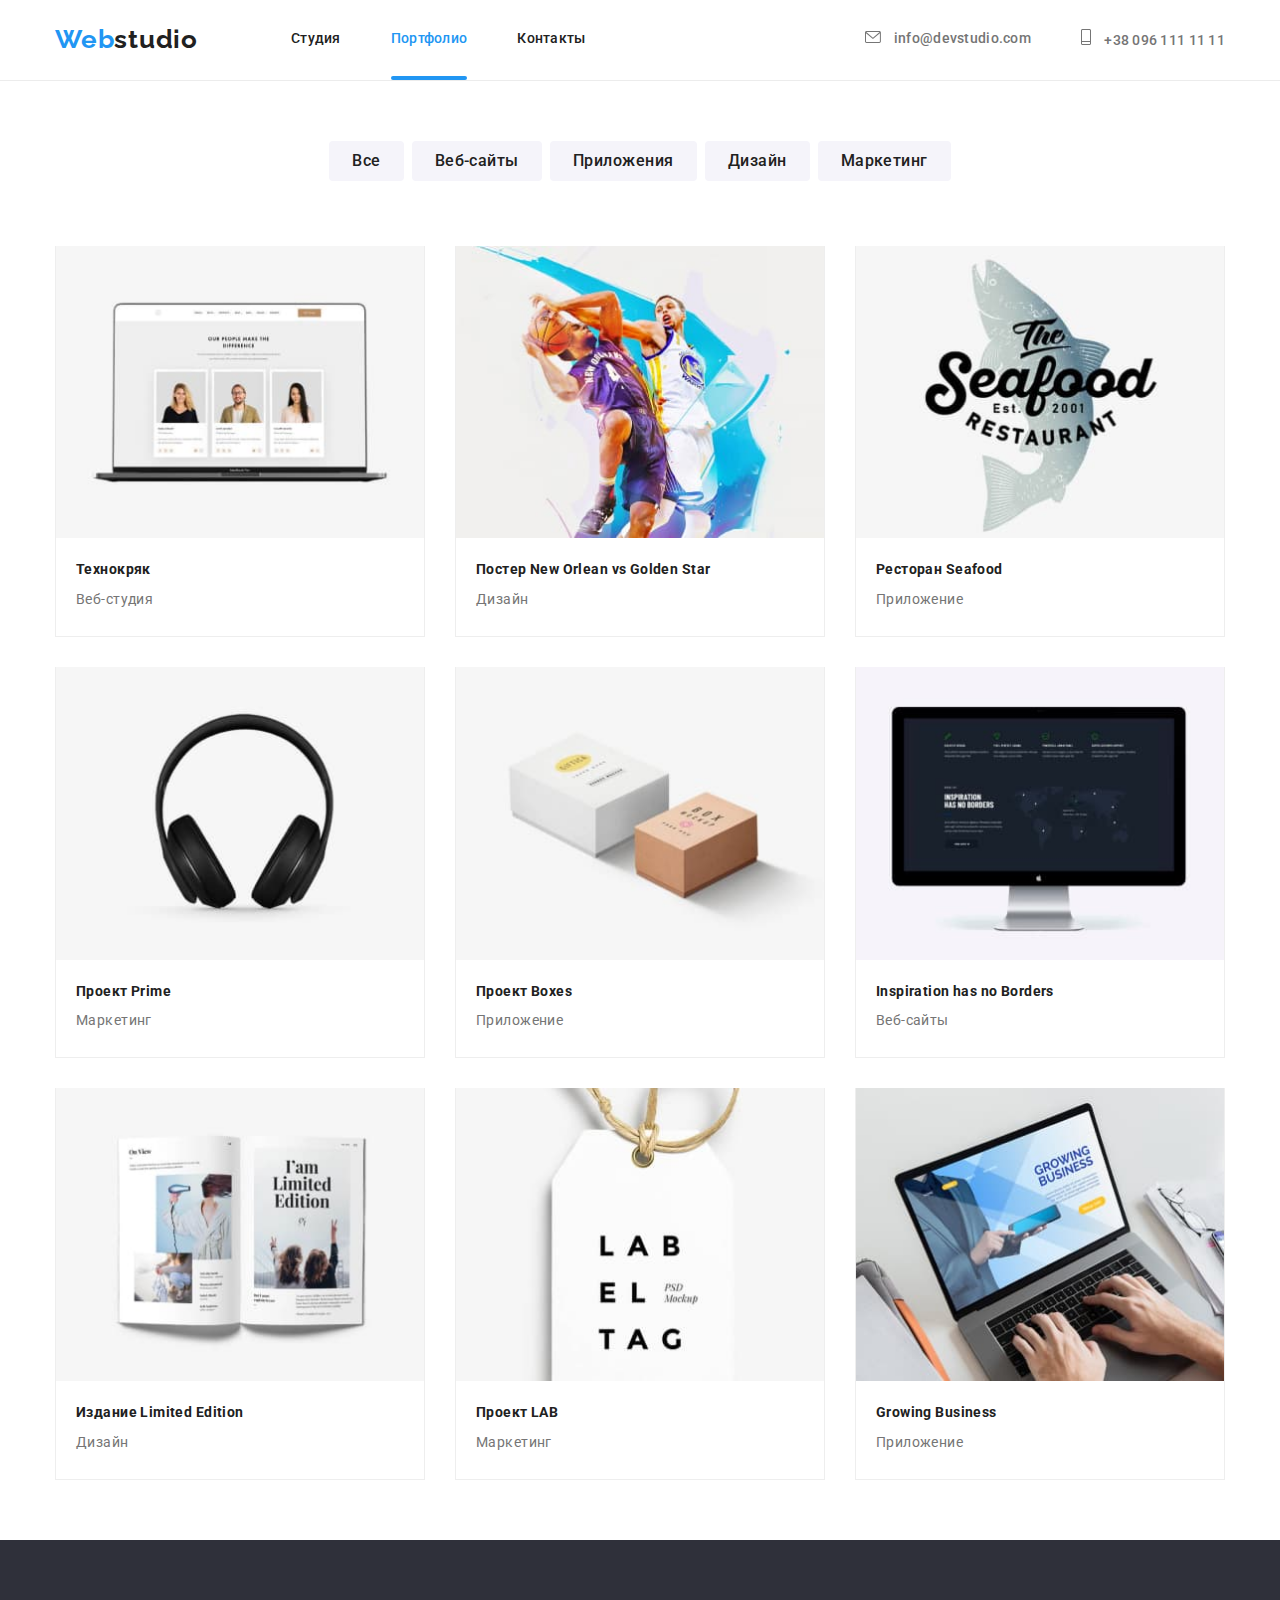
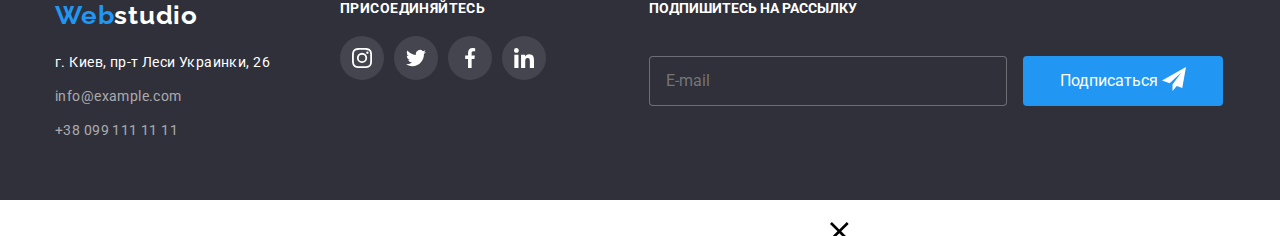
==== commit 2ed1a824: "окончены правки" ====
--- a/portfolio.html
+++ b/portfolio.html
@@ -492,65 +492,68 @@
             </div>
         </section>
     </main>
-    <footer class="footer">
-      <div class="container footer__container">
+<footer class="footer">
+  <div class="container footer__container">
     <div class="footer__tablet">
       <div class="footer__contact">
-      <a class="footer__logo link"  href="/"><span class="logocolor">Web</span>studio</a>
-      <address class="footer__address">
+        <a class="footer__logo link" href="/"><span class="logocolor">Web</span>studio</a>
+        <address class="footer__address">
           <ul class="list footer__list">
-              <li class="footer__item"><a class="link footer__link"  href="https://goo.gl/maps/7gnmi9hPNEsTikb38" target="_blank">г. Киев, пр-т Леси Украинки, 26</a></li>
-              <li class="footer__item"><a class="link footer__link footer__mail"  href="mailto:info@example.com">info@example.com</a></li>
-              <li class="footer__item"><a class="link footer__link footer__tel"  href="tel:+380991111111">+38 099 111 11 11</a></li>
+            <li class="footer__item"><a class="link footer__link" href="https://goo.gl/maps/7gnmi9hPNEsTikb38"
+                target="_blank">г. Киев, пр-т Леси Украинки, 26</a></li>
+            <li class="footer__item"><a class="link footer__link footer__mail"
+                href="mailto:info@example.com">info@example.com</a></li>
+            <li class="footer__item"><a class="link footer__link footer__tel" href="tel:+380991111111">+38 099 111 11
+                11</a></li>
           </ul>
-      </address>
+        </address>
       </div>
       <div class="footer__join">
-          <h2 class="h2-title footer__title">ПРИСОЕДИНЯЙТЕСЬ</h2>
-          <ul class="list footer__sociallist">
-              <li class="footer__socialitem"><a class="link footer__sociallink" href=""> 
-                  <svg class="footer__socialicon">
-                      <use href="./images/symbol-defs.svg#icon-instagram"></use>
-                  </svg>
-              </a></li>
-              <li class="footer__socialitem"><a class="link footer__sociallink" href="">
-                      <svg class="footer__socialicon">
-                      <use href="./images/symbol-defs.svg#icon-twitter"></use>
-                  </svg>
-              </a></li>
-              <li class="footer__socialitem"><a class="link footer__sociallink" href="">
-                      <svg class="footer__socialicon">
-                      <use href="./images/symbol-defs.svg#icon-facebook"></use>
-                  </svg>
-              </a></li>
-              <li class="footer__socialitem"><a class="link footer__sociallink" href="">
-                      <svg class="footer__socialicon">
-                      <use href="./images/symbol-defs.svg#icon-linkedin"></use>
-                  </svg>
-              </a></li>
-          </ul>
+        <h2 class="h2-title footer__title">ПРИСОЕДИНЯЙТЕСЬ</h2>
+        <ul class="list footer__sociallist">
+          <li class="footer__socialitem"><a class="link footer__sociallink" href="">
+              <svg class="footer__socialicon">
+                <use href="./images/symbol-defs.svg#icon-instagram"></use>
+              </svg>
+            </a></li>
+          <li class="footer__socialitem"><a class="link footer__sociallink" href="">
+              <svg class="footer__socialicon">
+                <use href="./images/symbol-defs.svg#icon-twitter"></use>
+              </svg>
+            </a></li>
+          <li class="footer__socialitem"><a class="link footer__sociallink" href="">
+              <svg class="footer__socialicon">
+                <use href="./images/symbol-defs.svg#icon-facebook"></use>
+              </svg>
+            </a></li>
+          <li class="footer__socialitem"><a class="link footer__sociallink" href="">
+              <svg class="footer__socialicon">
+                <use href="./images/symbol-defs.svg#icon-linkedin"></use>
+              </svg>
+            </a></li>
+        </ul>
       </div>
+    </div>
+    <form action="#" class="form-email">
+      <div class="form-email__field">
+        <h3 class="form-email__title">ПОДПИШИТЕСЬ НА РАССЫЛКУ</h3>
+
+        <div class="form-email__inputbox">
+          <input type="email" name="email" placeholder="E-mail" class="form-email__input">
+          <button type="submit" class="form-email__button">
+            Подписаться<span>
+              <svg class="form-email__icon" width="24" height="24">
+                <use href="./images/symbol-defs.svg#icon-send"></use>
+              </svg>
+            </span>
+          </button>
+        </div>
+
+
+      </div>
+    </form>
   </div>
-      <form action="#" class="form-email" >
-              <div class="form-email__field"> 
-              <h3 class="form-email__title">ПОДПИШИТЕСЬ НА РАССЫЛКУ</h3>
-            
-              <div class="form-email__inputbox">
-              <input type="email" name="email" placeholder="E-mail" class="form-email__input">
-              <button type="submit" class="form-email__button">
-                  Подписаться<span>
-                      <svg class="form-email__icon" width="24" height="24">
-                          <use href="./images/symbol-defs.svg#icon-send"></use>
-                      </svg>
-                  </span>
-              </button>
-          </div>
-          
-  
-      </div>
-      </form>
-      </div>
-  </footer>
+</footer>
     
 <script src="./js/menu.js">
 </script>
--- a/css/main.min.css
+++ b/css/main.min.css
@@ -1,2 +1,2 @@
-/*! modern-normalize v1.1.0 | MIT License | https://github.com/sindresorhus/modern-normalize */*,::before,::after{box-sizing:border-box}html{line-height:1.15;-webkit-text-size-adjust:100%;-moz-tab-size:4;tab-size:4}body{margin:0;font-family:system-ui,-apple-system,"Segoe UI",Roboto,Helvetica,Arial,sans-serif,"Apple Color Emoji","Segoe UI Emoji"}hr{height:0;color:inherit}abbr[title]{text-decoration:underline dotted}b,strong{font-weight:bolder}code,kbd,samp,pre{font-family:ui-monospace, SFMono-Regular, Consolas, "Liberation Mono", Menlo, monospace;font-size:1em}small{font-size:80%}sub,sup{font-size:75%;line-height:0;position:relative;vertical-align:baseline}sub{bottom:-0.25em}sup{top:-0.5em}table{text-indent:0;border-color:inherit}button,input,optgroup,select,textarea{font-family:inherit;font-size:100%;line-height:1.15;margin:0}button,select{text-transform:none}button,[type="button"],[type="reset"],[type="submit"]{-webkit-appearance:button}::-moz-focus-inner{border-style:none;padding:0}:-moz-focusring{outline:1px dotted ButtonText}:-moz-ui-invalid{box-shadow:none}legend{padding:0}progress{vertical-align:baseline}::-webkit-inner-spin-button,::-webkit-outer-spin-button{height:auto}[type="search"]{-webkit-appearance:textfield;outline-offset:-2px}::-webkit-search-decoration{-webkit-appearance:none}::-webkit-file-upload-button{-webkit-appearance:button;font:inherit}summary{display:list-item}:root{--basecolor1: #ffffff;--basecolor2: #212121;--basecolor3hover: #2196f3}p,h1,h2,h3,h4,h5,h6{margin:0}ul{margin:0;padding:0}button{cursor:pointer;border:none}img{display:block;width:100%;max-width:100%;height:auto}.h2-title{font-weight:700;font-size:28px;line-height:1.17;text-align:center;letter-spacing:0.03em;color:var(--basecolor2);margin-bottom:30px}@media screen and (min-width: 1200px){.h2-title{font-size:36px;line-height:1.11;margin-bottom:50px}}.h3-title{font-weight:700;font-size:14px;line-height:1.14;letter-spacing:0.03em;color:var(--basecolor2);padding-bottom:10px}@media screen and (min-width: 768px){.h3-title{text-align:start}}.p-text{font-weight:400;font-size:14px;line-height:1.71;letter-spacing:0.03em;color:#757575}.container{padding-left:15px;padding-right:15px;margin-left:auto;margin-right:auto}@media screen and (min-width: 480px){.container{width:480px}}@media screen and (min-width: 768px){.container{width:768px}}@media screen and (min-width: 1200px){.container{width:1200px}}@media screen and (min-width: 320px) and (max-width: 479px){.section{padding-top:60px;padding-bottom:60px}}@media screen and (min-width: 480px){.section{padding-top:60px;padding-bottom:60px}}@media screen and (min-width: 1200px){.section{padding-top:94px;padding-bottom:94px}}body{font-family:Roboto, sans-serif;color:var(--basecolor2);background-color:var(--basecolor1);margin:0}.list{list-style:none}.link{text-decoration:none;display:block}.header{background-color:inherit;border-bottom:1px solid #ececec}.header__container{display:flex;align-items:center;padding-top:24px;padding-bottom:25px;margin-left:auto;margin-right:auto}.header__logo{font-family:Raleway;font-weight:700;font-size:26px;line-height:1.19;letter-spacing:0.03em;color:var(--basecolor2);margin-right:93px}.header__nav{display:none}@media screen and (min-width: 768px){.header__nav{display:flex}}.header__list{display:flex}.header__list.link{transition:color 250ms cubic-bezier(0.4, 0, 0.2, 1)}.header__list.link:hover,.header__list.link:focus{color:var(--basecolor3hover)}.header__item:not(:last-child){margin-right:50px}.header__item:not(:last-child).link{display:flex;justify-content:center;align-items:center}.header__link{font-weight:500;font-size:14px;line-height:1.14;letter-spacing:0.02em;color:var(--basecolor2)}.header__link:hover,.header__link:focus{color:var(--basecolor3hover)}.header__item-contact:not(:last-child){margin-bottom:10px}@media screen and (min-width: 1200px){.header__item-contact:not(:last-child){margin-right:50px;margin-bottom:0}}.header__link-contact{display:block;text-decoration:none}.header__icon{margin-right:10px;fill:currentColor}@media screen and (min-width: 1200px){.header__list-contact{display:flex;align-items:center}}.header__list-tel{display:flex;flex-direction:column;align-items:flex-start}.header-contact{margin-left:auto;display:none}@media screen and (min-width: 768px){.header-contact{display:block}}@media screen and (min-width: 1200px){.header-contact{margin-left:auto}}.header-contact .link{font-weight:500;font-size:14px;line-height:1.14;letter-spacing:0.02em;color:#757575}.header-contact .link:hover,.header-contact .link:focus{color:var(--basecolor3hover)}.header__item-tel:not(:last-child){margin-bottom:32px}.header-contact-tel__list{margin-bottom:64px}.header-contact-tel__item:not(:last-child){margin-bottom:32px}.header__link-tel{font-weight:500;font-size:40px;line-height:1.17;text-align:center;letter-spacing:0.02em;color:var(--basecolor2)}.header__link-tel--current{color:var(--basecolor3hover)}.header__link-contact-tel{font-weight:500;font-size:34px;line-height:1.18;letter-spacing:0.02em;color:var(--basecolor3hover)}.header__link-contact-mail{font-weight:500;font-size:24px;line-height:28px;letter-spacing:0.02em;color:#757575}.logocolor{font-family:Raleway;font-weight:700;font-size:26px;line-height:1.19;letter-spacing:0.03em;color:var(--basecolor3hover)}.menu_open_btn{margin-left:auto;background-color:#ffffff;border:none;cursor:pointer}.menu_open_btn:hover,.menu_open_btn:focus{fill:var(--basecolor3hover)}@media screen and (min-width: 768px){.menu_open_btn{display:none}}.mob__menu{position:fixed;background-color:#ffffff;top:0;left:0;width:100vw;height:100vh;z-index:1;padding-top:0;padding-bottom:0;transform:translateY(0%);transition:transform 250ms cubic-bezier(0.4, 0, 0.2, 1),visibility}.mob__menu.is-hidden{transform:translateY(200%)}.container_mob{height:100%;display:flex;flex-direction:column;justify-content:space-between;padding-bottom:48px;padding-left:40px;padding-top:48px;position:relative;max-width:480px;margin-left:auto;margin-right:auto}.menu_close_btn{position:absolute;display:block;margin-left:auto;top:10px;right:15px;background-color:#fff;border:none;cursor:pointer}.menu_close_btn:hover,.menu_close_btn:focus{fill:var(--basecolor3hover)}.social_network-tel__link{font-weight:500;font-size:18px;line-height:1.22;letter-spacing:0.02em;color:#2196f3}.social_network-tel__item:not(:first-child){padding-left:10px}.social_network-tel__item:not(:last-child){padding-right:10px;border-right:1px solid rgba(33,33,33,0.2)}.social_network-tel__list{display:flex;padding-right:10px}.container__make-order{padding:0;width:100%}.make-order{background-color:#2f303a;background-image:linear-gradient(rgba(47,48,58,0.4), rgba(47,48,58,0.4)),url(../images/makeorderbackground/makeorder_bg_tel.jpg);background-repeat:no-repeat;background-position:center;background-size:cover;padding-top:118px;padding-bottom:118px}@media (min-device-pixel-ratio: 2), (min-resolution: 192dpi), (min-resolution: 2dppx){.make-order{background-image:linear-gradient(rgba(47,48,58,0.4), rgba(47,48,58,0.4)),url(../images/makeorderbackground/makeorder_bg_tel_x2.jpg)}}@media screen and (min-width: 768px){.make-order{background-image:linear-gradient(rgba(47,48,58,0.4), rgba(47,48,58,0.4)),url(../images/makeorderbackground/makeorder_bg_tab.jpg);padding-left:204px;padding-right:204px}}@media screen and (min-width: 768px) and (min-device-pixel-ratio: 2), screen and (min-width: 768px) and (min-resolution: 192dpi), screen and (min-width: 768px) and (min-resolution: 2dppx){.make-order{background-image:linear-gradient(rgba(47,48,58,0.4), rgba(47,48,58,0.4)),url(../images/makeorderbackground/makeorder_bg_tab_x2.jpg)}}@media screen and (min-width: 1200px){.make-order{padding-top:200px;padding-bottom:200px;background-image:linear-gradient(rgba(47,48,58,0.4), rgba(47,48,58,0.4)),url(../images/makeorderbackground/makeorderbackground.jpg);padding-left:204px;padding-right:204px}}@media screen and (min-width: 1200px) and (min-device-pixel-ratio: 2), screen and (min-width: 1200px) and (min-resolution: 192dpi), screen and (min-width: 1200px) and (min-resolution: 2dppx){.make-order{background-image:linear-gradient(rgba(47,48,58,0.4), rgba(47,48,58,0.4)),url(../images/makeorderbackground/makeorderbackground_x2.jpg)}}.make-order__title{margin:0 auto;font-weight:900;letter-spacing:0.06em;text-transform:uppercase;text-align:center;color:#ffffff}@media screen and (max-width: 1199px){.make-order__title{max-width:360px;font-size:26px;line-height:1.62;text-align:center}}@media screen and (min-width: 1200px){.make-order__title{max-width:696px;font-size:44px;line-height:1.36}}.make-order__button{color:var(--basecolor1);background:var(--basecolor3hover);text-align:center;margin:0 auto;display:block;width:200px;height:50px;box-shadow:0px 4px 4px rgba(0,0,0,0.15);border-radius:4px;transition:color 250ms cubic-bezier(0.4, 0, 0.2, 1),background-color 250ms cubic-bezier(0.4, 0, 0.2, 1),box-shadow 250ms cubic-bezier(0.4, 0, 0.2, 1)}.make-order__button:hover,.make-order__button:focus{background:#188ce8}.current{color:var(--basecolor3hover);position:relative}.current::after{content:'';position:absolute;width:100%;height:4px;border-radius:4px;background-color:var(--basecolor3hover);left:0;bottom:-33px}.features__title{text-transform:uppercase;text-align:center}@media screen and (min-width: 768px){.features__title{text-align:left}}@media screen and (min-width: 768px){.features__list{display:flex;flex-wrap:wrap;justify-content:center}}@media screen and (min-width: 1200px){.features__list{flex-wrap:nowrap}}@media screen and (max-width: 767px){.features__item:not(:last-child){margin-bottom:30px}}@media screen and (min-width: 768px){.features__item{width:calc((100% - 4 * 15px) / 2);margin:15px}}@media screen and (min-width: 1200px){.features__item{width:calc((100% - 8 * 15px) / 4);margin:15px}}@media screen and (min-width: 1200px){.features__item:last-child{margin-right:0}}.features__icon{display:flex;justify-content:center;align-items:center;height:120px;border-radius:4px;background-color:#f5f4fa;margin-bottom:30px}.features section{margin-bottom:0}.our-work{display:none}@media screen and (min-width: 1200px){.our-work{display:flex}}.our-work__list{display:flex}.our-work__item+.our-work__item{margin-left:30px}.our-work__item:first-child{margin-left:0}.our-work__img{position:relative}.our-work__text{position:absolute;width:370px;height:70px;display:flex;justify-content:center;align-items:center;bottom:0;left:0;font-size:14px;font-weight:700;line-height:1, 14;letter-spacing:0.03em;text-align:center;color:var(--basecolor1);background-color:rgba(47,48,58,0.8)}.our-team{background:#f5f4fa}.our-team__list{margin-bottom:-30px}@media screen and (min-width: 768px){.our-team__list{display:flex;flex-wrap:wrap;margin-left:-30px}}@media screen and (min-width: 1200px){.our-team__list{flex-wrap:nowrap}}.our-team__item{margin-bottom:30px;background:var(--basecolor1);box-shadow:0px 1px 3px rgba(0,0,0,0.12),0px 1px 1px rgba(0,0,0,0.14),0px 2px 1px rgba(0,0,0,0.2);border-radius:0px 0px 4px 4px}@media screen and (min-width: 768px){.our-team__item{width:calc((100% - 60px) / 2);margin-left:30px}}@media screen and (min-width: 1200px){.our-team__item{width:calc((100% - 120px) / 4)}}.our-team__card{padding-top:30px;padding-bottom:30px}.our-team__name{margin-top:30px;text-align:center;letter-spacing:0.03em}.our-team__post{text-align:center;letter-spacing:0.03em}@media screen and (min-width: 1200px){.our-team__title{margin-bottom:50px}}.our-team__sociallist{display:flex;justify-content:center}.our-team__sociallist+.our-team__socialitem{margin-left:10px}.our-team__sociallink{width:44px;height:44px;display:flex;justify-content:center;align-items:center;border-radius:50%;transition:background-color 250ms cubic-bezier(0.4, 0, 0.2, 1)}.our-team__sociallink:hover,.our-team__sociallink:focus{background-color:var(--basecolor3hover)}.our-team__sociallink:hover .our-team__socialicon,.our-team__sociallink:focus .our-team__socialicon{fill:var(--basecolor1)}.our-team__socialicon{width:20px;height:20px;fill:#afb1b8;transition:fill 250ms cubic-bezier(0.4, 0, 0.2, 1)}.customers__title{margin-bottom:30px}@media screen and (min-width: 1200px){.customers__title{margin-bottom:50px}}.customers__list{display:flex;flex-wrap:wrap;justify-content:center}@media screen and (min-width: 1200px){.customers__list{flex-wrap:nowrap}}.customers__item{display:flex;justify-content:center;align-items:center;width:calc((100% - 4 * 15px) / 2);margin:15px}.customers__item:hover{color:var(--basecolor3hover)}@media screen and (min-width: 768px){.customers__item{width:calc((100% - 6 * 15px) / 3)}}@media screen and (min-width: 1200px){.customers__item:last-child{margin-right:0}}.customers__link{display:flex;justify-content:center;align-items:center;width:170px;height:92px;border:1px solid;color:#afb1b8;border-color:#afb1b8;border-radius:4px;transition:color 250ms cubic-bezier(0.4, 0, 0.2, 1),border-color 250ms cubic-bezier(0.4, 0, 0.2, 1)}.customers__link:hover,.customers__link:focus{border-color:var(--basecolor3hover);color:var(--basecolor3hover)}.customers__icon{fill:currentColor}.footer{background:#2f303a;padding-top:60px;padding-bottom:calc(60px - 26.6px)}@media screen and (min-width: 1200px){.footer__container{display:flex}}@media screen and (min-width: 768px){.footer__tablet{display:flex;justify-content:space-between;padding-left:76px;padding-right:89px}}@media screen and (min-width: 1200px){.footer__tablet{padding-left:0;padding-right:0}}.footer__contact{margin-bottom:60px;text-align:center}@media screen and (min-width: 1200px){.footer__contact{text-align:left;margin-right:70px}}.footer__join{margin-bottom:60px;text-align:center}@media screen and (min-width: 1200px){.footer__join{text-align:left}}.footer__item:not(:last-child){margin-bottom:10px}.footer__link{font-family:inherit;font-weight:400;font-size:14px;line-height:1.71;letter-spacing:0.03em;color:var(--basecolor1);transition:color 250ms cubic-bezier(0.4, 0, 0.2, 1)}.footer__link:hover,.footer__link:focus{color:var(--basecolor3hover)}.footer__mail,.footer__tel{color:rgba(255,255,255,0.6)}.footer__logo{display:block;font-family:Raleway;font-style:normal;font-weight:700;font-size:26px;line-height:1.19;letter-spacing:0.03em;color:var(--basecolor1);margin-bottom:20px;text-align:center}@media screen and (min-width: 1200px){.footer__logo{text-align:left}}.footer__address{font-style:normal}.footer__title{color:var(--basecolor1);font-size:14px;line-height:1.17;text-align:center;margin-bottom:20px}@media screen and (min-width: 1200px){.footer__title{text-align:left}}.footer__sociallist{display:flex;justify-content:center}.footer__socialitem{margin-right:10px}.footer__sociallink{width:44px;height:44px;background-color:rgba(255,255,255,0.1);display:flex;justify-content:center;align-items:center;border-radius:50%;transition:background-color 250ms cubic-bezier(0.4, 0, 0.2, 1)}.footer__sociallink:hover{background-color:var(--basecolor3hover)}.footer__socialicon{width:20px;height:20px;fill:var(--basecolor1)}.form-email{display:flex;flex-direction:column;justify-content:center;text-align:center;align-items:center;margin-left:auto;margin-right:auto}@media screen and (min-width: 1200px){.form-email{display:block;margin:0;flex-direction:row;justify-content:left;text-align:left;align-items:flex-start}}.form-email__title{font-style:bold;font-size:14px;line-height:1, 14;color:var(--basecolor1);margin-bottom:20px}@media screen and (min-width: 1200px){.form-email__title{text-align:left}}.form-email__button{justify-content:center;width:200px;height:50px;background-color:var(--basecolor3hover);border-radius:4px;margin-left:12px;text-align:center;padding-bottom:10px;color:var(--basecolor1);margin-top:20px}.form-email__input{width:100%;height:50px;border:1px solid rgba(255,255,255,0.3);border-radius:4px;background-color:#2f303a;color:var(--basecolor1);padding-left:16px}@media screen and (min-width: 1200px){.form-email__input{width:358px}}.form-email__field{display:flex;flex-direction:column;text-align:center;align-items:center}@media screen and (min-width: 1200px){.form-email__field{display:block;flex-direction:row;text-align:left;align-items:center;padding-left:93px}}.form-email__icon{fill:var(--basecolor1);transform:translateY(5px)}.form-email__inputbox{display:block}.main{padding-top:60px;padding-bottom:60px}.main__list{display:flex;flex-wrap:wrap;margin-bottom:25px}@media screen and (min-width: 768px){.main__list{justify-content:center;margin-bottom:30px;flex-wrap:nowrap}}@media screen and (min-width: 1200px){.main__list{margin-bottom:50px}}.main__item:first-child{margin-left:0}.main__item:not(:last-child){margin-right:8px;margin-bottom:15px}.main__btn{padding:6px 22px;border:1px solid transparent;border-radius:4px;font-family:inherit;font-weight:500;font-size:16px;line-height:1.62;letter-spacing:0.03em;background-color:#f5f4fa;color:var(--basecolor2);cursor:pointer;transition:color 250ms cubic-bezier(0.4, 0, 0.2, 1),background-color 250ms cubic-bezier(0.4, 0, 0.2, 1)}.main__list .main__btn:hover,.main__list .main__btn:focus{color:var(--basecolor1);background:var(--basecolor3hover);box-shadow:0px 3px 1px rgba(0,0,0,0.1),0px 1px 2px rgba(0,0,0,0.08),0px 2px 2px rgba(0,0,0,0.12)}.current-button{color:var(--basecolor1);background:var(--basecolor3hover);box-shadow:0px 3px 1px rgba(0,0,0,0.1),0px 1px 2px rgba(0,0,0,0.08),0px 2px 2px rgba(0,0,0,0.12)}.portfolio__list{display:block}@media screen and (min-width: 768px){.portfolio__list{display:flex;flex-wrap:wrap;margin:-15px}}@media screen and (min-width: 1200px){.portfolio__list{margin:0}}.portfolio__item{margin-bottom:30px;border-bottom:1px solid #eeeeee;border-left:1px solid #eeeeee;border-right:1px solid #eeeeee}@media (min-width: 768px) and (max-width: 1199px){.portfolio__item{width:calc((100% - 4 * 15px) / 2);margin:15px}}@media screen and (min-width: 1200px){.portfolio__item{width:calc((100% - 60px) / 3);margin-right:30px;margin-bottom:30px}}.portfolio__item:last-child{margin-bottom:0}.portfolio__item:nth-child(3n){margin-right:0}.portfolio__item:nth-last-child(-n+3){margin-bottom:0}.portfolio__card{padding:24px 20px}.portfolio__link{display:block;transition:box-shadow 250ms cubic-bezier(0.4, 0, 0.2, 1)}.portfolio__link:hover .overlay__container,.portfolio__link:focus .overlay__container{transform:translateY(0)}.portfolio__list .portfolio__link:hover .overlay__container:hover,.portfolio__list .portfolio__link:hover .overlay__container:focus,.portfolio__list .portfolio__link:focus .overlay__container:hover,.portfolio__list .portfolio__link:focus .overlay__container:focus{box-sizing:border-box;box-shadow:1px 4px 6px 0px rgba(0,0,0,0.161),0px 4px 4px 0px rgba(0,0,0,0.059),0px 1px 1px 0px rgba(0,0,0,0.122)}.overlay__thumb{position:relative;overflow:hidden;transition:250ms cubic-bezier(0.4, 0, 0.2, 1)}.overlay__container{position:absolute;top:0;left:0;width:100%;height:100%;text-align:center;background-color:rgba(33,150,243,0.9);transform:translateY(101%);transition:transform 250ms cubic-bezier(0.4, 0, 0.2, 1)}.overlay__text{font-family:Roboto;font-size:18px;font-weight:400;line-height:1.56;letter-spacing:0.03em;text-align:left;padding:24px 63px;color:var(--basecolor1)}.backdrop{position:fixed;top:0;left:0;height:100%;width:100%;background-color:rgba(0,0,0,0.2);transform:scale(1)}.backdrop.is-hidden{opacity:0;pointer-events:none;visibility:hidden}.backdrop.is-hidden .modal{opacity:0;transform:translate(-50%, -50%) scale(0.2)}.modal{width:90vw;height:581px;padding:40px;margin:0 auto;position:absolute;top:50%;left:50%;transform:translate(-50%, -50%) scale(1);background-color:var(--basecolor1);box-shadow:0px 1px 3px rgba(0,0,0,0.12),0px 1px 1px rgba(0,0,0,0.14),0px 2px 1px rgba(0,0,0,0.2);border-radius:4px;opacity:1;transition:transform 250ms cubic-bezier(0.4, 0, 0.2, 1),opacity 250ms cubic-bezier(0.4, 0, 0.2, 1),background-color 250ms cubic-bezier(0.4, 0, 0.2, 1)}@media screen and (min-width: 480px){.modal{width:450px}}@media screen and (min-width: 1200px){.modal{width:528px}}.modal__button{position:absolute;top:1vh;right:1vw;width:30px;height:30px;border:1px solid rgba(0,0,0,0.1);border-radius:50%;background-color:var(--basecolor1);display:flex;justify-content:center;align-items:center;box-sizing:border-box;transition:fill 250ms cubic-bezier(0.4, 0, 0.2, 1),box-shadow 250ms cubic-bezier(0.4, 0, 0.2, 1),background-color 250ms cubic-bezier(0.4, 0, 0.2, 1)}.modal__title{font-weight:700;font-size:20px;line-height:1.15;letter-spacing:3%;text-align:center;margin-bottom:20px}.modal__input{font-weight:12px;width:100%;max-height:40px;padding-top:12px;padding-bottom:12px;padding-left:42px;border:1px solid rgba(33,33,33,0.2);border-radius:4px;cursor:pointer;transition:border-color 250ms cubic-bezier(0.4, 0, 0.2, 1)}.modal__input:focus,.modal__input:hover{border-color:var(--basecolor3hover)}.modal__btn{display:block;margin:0 auto;width:200px;height:50px;color:var(--basecolor1);background-color:var(--basecolor3hover);box-shadow:0px 1px 3px rgba(0,0,0,0.12),0px 1px 1px rgba(0,0,0,0.14),0px 2px 1px rgba(0,0,0,0.2);border-radius:4px;margin-top:20px;transition:background-color 250ms cubic-bezier(0.4, 0, 0.2, 1),box-shadow 250ms cubic-bezier(0.4, 0, 0.2, 1)}.modal__btn:hover,.modal__btn:focus{background-color:#188ce8;box-shadow:0px 1px 3px rgba(0,0,0,0.12),0px 1px 1px rgba(0,0,0,0.14),0px 2px 1px rgba(0,0,0,0.2)}.modal__field{position:relative;display:flex;flex-direction:column;margin-bottom:10px}.modal__label{display:block;box-sizing:border-box;margin-bottom:5px;font-weight:400;font-size:12px;line-height:1.17;color:#757575}.modal__checkbox{position:relative;padding-left:20px;font-weight:400;font-size:12px;line-height:1.17;color:#757575}@media screen and (min-width: 1200px){.modal__checkbox{font-size:14px}}.modal__input--textarea{min-height:120px;resize:none;padding:10px 20px}.modal__icon{position:absolute;top:50%;left:15px;fill:var(--basecolor2);transition:fill 250ms cubic-bezier(0.4, 0, 0.2, 1)}.modal__input:focus ~ .modal__icon{fill:var(--basecolor3hover)}.modal__link--checkbox{color:var(--basecolor3hover);padding-right:5px}.icon-close{fill:var(--basecolor2)}.modal__button:hover>.icon-close{fill:var(--basecolor3hover)}.checkbox{display:flex;align-items:center;justify-content:center}.icon-checkbox{position:absolute;top:0;left:0;display:inline-block;width:16px;height:15px;border:2px solid var(--basecolor2);border-radius:2px;cursor:pointer;transition:background-color 250ms cubic-bezier(0.4, 0, 0.2, 1),border-color 250ms cubic-bezier(0.4, 0, 0.2, 1)}.modalinput-checkbox{appearance:none;-moz-appearance:none;-webkit-appearance:none;position:absolute}.modalinput-checkbox:checked+.icon-checkbox{background-color:var(--basecolor3hover);background-image:url(../images/iconcheck.svg);background-size:contain;background-origin:border-box;border-color:var(--basecolor3hover)}
+/*! modern-normalize v1.1.0 | MIT License | https://github.com/sindresorhus/modern-normalize */*,::before,::after{box-sizing:border-box}html{line-height:1.15;-webkit-text-size-adjust:100%;-moz-tab-size:4;tab-size:4}body{margin:0;font-family:system-ui,-apple-system,"Segoe UI",Roboto,Helvetica,Arial,sans-serif,"Apple Color Emoji","Segoe UI Emoji"}hr{height:0;color:inherit}abbr[title]{text-decoration:underline dotted}b,strong{font-weight:bolder}code,kbd,samp,pre{font-family:ui-monospace, SFMono-Regular, Consolas, "Liberation Mono", Menlo, monospace;font-size:1em}small{font-size:80%}sub,sup{font-size:75%;line-height:0;position:relative;vertical-align:baseline}sub{bottom:-0.25em}sup{top:-0.5em}table{text-indent:0;border-color:inherit}button,input,optgroup,select,textarea{font-family:inherit;font-size:100%;line-height:1.15;margin:0}button,select{text-transform:none}button,[type="button"],[type="reset"],[type="submit"]{-webkit-appearance:button}::-moz-focus-inner{border-style:none;padding:0}:-moz-focusring{outline:1px dotted ButtonText}:-moz-ui-invalid{box-shadow:none}legend{padding:0}progress{vertical-align:baseline}::-webkit-inner-spin-button,::-webkit-outer-spin-button{height:auto}[type="search"]{-webkit-appearance:textfield;outline-offset:-2px}::-webkit-search-decoration{-webkit-appearance:none}::-webkit-file-upload-button{-webkit-appearance:button;font:inherit}summary{display:list-item}:root{--basecolor1: #ffffff;--basecolor2: #212121;--basecolor3hover: #2196f3}p,h1,h2,h3,h4,h5,h6{margin:0}ul{margin:0;padding:0}button{cursor:pointer;border:none}img{display:block;width:100%;max-width:100%;height:auto}.h2-title{font-weight:700;font-size:28px;line-height:1.17;text-align:center;letter-spacing:0.03em;color:var(--basecolor2);margin-bottom:30px}@media screen and (min-width: 1200px){.h2-title{font-size:36px;line-height:1.11;margin-bottom:50px}}.h3-title{font-weight:700;font-size:14px;line-height:1.14;letter-spacing:0.03em;color:var(--basecolor2);padding-bottom:10px}@media screen and (min-width: 768px){.h3-title{text-align:start}}.p-text{font-weight:400;font-size:14px;line-height:1.71;letter-spacing:0.03em;color:#757575}.container{padding-left:15px;padding-right:15px;margin-left:auto;margin-right:auto}@media screen and (min-width: 480px){.container{width:480px}}@media screen and (min-width: 768px){.container{width:768px}}@media screen and (min-width: 1200px){.container{width:1200px}}@media screen and (min-width: 320px) and (max-width: 479px){.section{padding-top:60px;padding-bottom:60px}}@media screen and (min-width: 480px){.section{padding-top:60px;padding-bottom:60px}}@media screen and (min-width: 1200px){.section{padding-top:94px;padding-bottom:94px}}body{font-family:Roboto, sans-serif;color:var(--basecolor2);background-color:var(--basecolor1);margin:0}.list{list-style:none}.link{text-decoration:none;display:block}.header{background-color:inherit;border-bottom:1px solid #ececec}.header__container{display:flex;align-items:center;padding-top:24px;padding-bottom:25px;margin-left:auto;margin-right:auto}.header__logo{font-family:Raleway;font-weight:700;font-size:26px;line-height:1.19;letter-spacing:0.03em;color:var(--basecolor2);margin-right:93px}.header__nav{display:none}@media screen and (min-width: 768px){.header__nav{display:flex}}.header__list{display:flex}.header__list.link{transition:color 250ms cubic-bezier(0.4, 0, 0.2, 1)}.header__list.link:hover,.header__list.link:focus{color:var(--basecolor3hover)}.header__item:not(:last-child){margin-right:50px}.header__item:not(:last-child).link{display:flex;justify-content:center;align-items:center}.header__link{font-weight:500;font-size:14px;line-height:1.14;letter-spacing:0.02em;color:var(--basecolor2)}.header__link:hover,.header__link:focus{color:var(--basecolor3hover)}.header__item-contact:not(:last-child){margin-bottom:10px}@media screen and (min-width: 1200px){.header__item-contact:not(:last-child){margin-right:50px;margin-bottom:0}}.header__link-contact{display:block;text-decoration:none}.header__icon{margin-right:10px;fill:currentColor}@media screen and (min-width: 1200px){.header__list-contact{display:flex;align-items:center}}.header__list-tel{display:flex;flex-direction:column;align-items:flex-start}.header-contact{margin-left:auto;display:none}@media screen and (min-width: 768px){.header-contact{display:block}}@media screen and (min-width: 1200px){.header-contact{margin-left:auto}}.header-contact .link{font-weight:500;font-size:14px;line-height:1.14;letter-spacing:0.02em;color:#757575}.header-contact .link:hover,.header-contact .link:focus{color:var(--basecolor3hover)}.header__item-tel:not(:last-child){margin-bottom:32px}.header-contact-tel__list{margin-bottom:64px}.header-contact-tel__item:not(:last-child){margin-bottom:32px}.header__link-tel{font-weight:500;font-size:40px;line-height:1.17;text-align:center;letter-spacing:0.02em;color:var(--basecolor2)}.header__link-tel--current{color:var(--basecolor3hover)}.header__link-contact-tel{font-weight:500;font-size:34px;line-height:1.18;letter-spacing:0.02em;color:var(--basecolor3hover)}.header__link-contact-mail{font-weight:500;font-size:24px;line-height:28px;letter-spacing:0.02em;color:#757575}.logocolor{font-family:Raleway;font-weight:700;font-size:26px;line-height:1.19;letter-spacing:0.03em;color:var(--basecolor3hover)}.menu_open_btn{margin-left:auto;background-color:#ffffff;border:none;cursor:pointer}.menu_open_btn:hover,.menu_open_btn:focus{fill:var(--basecolor3hover)}@media screen and (min-width: 768px){.menu_open_btn{display:none}}.mob__menu{position:fixed;background-color:#ffffff;top:0;left:0;width:100vw;height:100vh;z-index:1;padding-top:0;padding-bottom:0;transform:translateY(0%);transition:transform 250ms cubic-bezier(0.4, 0, 0.2, 1),visibility}.mob__menu.is-hidden{transform:translateY(200%)}.container_mob{height:100%;display:flex;flex-direction:column;justify-content:space-between;padding-bottom:48px;padding-left:40px;padding-top:48px;position:relative;max-width:480px;margin-left:auto;margin-right:auto}.menu_close_btn{position:absolute;display:block;margin-left:auto;top:10px;right:15px;background-color:#fff;border:none;cursor:pointer}.menu_close_btn:hover,.menu_close_btn:focus{fill:var(--basecolor3hover)}.social_network-tel__link{font-weight:500;font-size:18px;line-height:1.22;letter-spacing:0.02em;color:#2196f3}.social_network-tel__item:not(:first-child){padding-left:10px}.social_network-tel__item:not(:last-child){padding-right:10px;border-right:1px solid rgba(33,33,33,0.2)}.social_network-tel__list{display:flex;padding-right:10px}.container__make-order{padding:0;width:100%}.make-order{background-color:#2f303a;background-image:linear-gradient(rgba(47,48,58,0.4), rgba(47,48,58,0.4)),url(../images/makeorderbackground/makeorder_bg_tel.jpg);background-repeat:no-repeat;background-position:center;background-size:cover;padding-top:118px;padding-bottom:118px}@media (min-device-pixel-ratio: 2), (min-resolution: 192dpi), (min-resolution: 2dppx){.make-order{background-image:linear-gradient(rgba(47,48,58,0.4), rgba(47,48,58,0.4)),url(../images/makeorderbackground/makeorder_bg_tel_x2.jpg)}}@media screen and (min-width: 768px){.make-order{background-image:linear-gradient(rgba(47,48,58,0.4), rgba(47,48,58,0.4)),url(../images/makeorderbackground/makeorder_bg_tab.jpg);padding-left:204px;padding-right:204px}}@media screen and (min-width: 768px) and (min-device-pixel-ratio: 2), screen and (min-width: 768px) and (min-resolution: 192dpi), screen and (min-width: 768px) and (min-resolution: 2dppx){.make-order{background-image:linear-gradient(rgba(47,48,58,0.4), rgba(47,48,58,0.4)),url(../images/makeorderbackground/makeorder_bg_tab_x2.jpg)}}@media screen and (min-width: 1200px){.make-order{padding-top:200px;padding-bottom:200px;background-image:linear-gradient(rgba(47,48,58,0.4), rgba(47,48,58,0.4)),url(../images/makeorderbackground/makeorderbackground.jpg);padding-left:204px;padding-right:204px}}@media screen and (min-width: 1200px) and (min-device-pixel-ratio: 2), screen and (min-width: 1200px) and (min-resolution: 192dpi), screen and (min-width: 1200px) and (min-resolution: 2dppx){.make-order{background-image:linear-gradient(rgba(47,48,58,0.4), rgba(47,48,58,0.4)),url(../images/makeorderbackground/makeorderbackground_x2.jpg)}}.make-order__title{margin:0 auto;font-weight:900;letter-spacing:0.06em;text-transform:uppercase;text-align:center;color:#ffffff}@media screen and (max-width: 1199px){.make-order__title{max-width:360px;font-size:26px;line-height:1.62;text-align:center}}@media screen and (min-width: 1200px){.make-order__title{max-width:696px;font-size:44px;line-height:1.36}}.make-order__button{color:var(--basecolor1);background:var(--basecolor3hover);text-align:center;margin:0 auto;display:block;width:200px;height:50px;box-shadow:0px 4px 4px rgba(0,0,0,0.15);border-radius:4px;transition:color 250ms cubic-bezier(0.4, 0, 0.2, 1),background-color 250ms cubic-bezier(0.4, 0, 0.2, 1),box-shadow 250ms cubic-bezier(0.4, 0, 0.2, 1)}.make-order__button:hover,.make-order__button:focus{background:#188ce8}.current{color:var(--basecolor3hover);position:relative}.current::after{content:'';position:absolute;width:100%;height:4px;border-radius:4px;background-color:var(--basecolor3hover);left:0;bottom:-33px}.features{padding-bottom:0}@media screen and (min-width: 768px){.features{padding-top:60px;padding-bottom:60px}}@media screen and (min-width: 1200px){.features{padding-top:94px;padding-bottom:0}}.features__title{text-transform:uppercase;text-align:center}@media screen and (min-width: 768px){.features__title{text-align:left}}.features__list{margin-left:-30px;margin-top:-30px}@media screen and (min-width: 768px){.features__list{display:flex;flex-wrap:wrap;margin:-15px}}@media screen and (min-width: 1200px){.features__list{flex-wrap:nowrap}}.features__item{margin-left:30px;margin-top:30px}@media screen and (min-width: 768px){.features__item{width:calc((100% - 4 * 15px) / 2);margin:15px}}@media screen and (min-width: 1200px){.features__item{width:calc((100% - 8 * 15px) / 4);margin:15px}}@media screen and (max-width: 767px){.features__item:not(last-child){margin-bottom:30px}}.features__icon{display:flex;justify-content:center;align-items:center;height:120px;border-radius:4px;background-color:#f5f4fa;margin-bottom:30px}.features section{margin-bottom:0}.our-work{display:none}@media screen and (min-width: 1200px){.our-work{display:flex}}.our-work__list{display:flex}.our-work__item+.our-work__item{margin-left:30px}.our-work__item:first-child{margin-left:0}.our-work__img{position:relative}.our-work__text{position:absolute;width:370px;height:70px;display:flex;justify-content:center;align-items:center;bottom:0;left:0;font-size:14px;font-weight:700;line-height:1, 14;letter-spacing:0.03em;text-align:center;color:var(--basecolor1);background-color:rgba(47,48,58,0.8)}.our-team{background:#f5f4fa}.our-team__list{margin-left:-30px}@media screen and (min-width: 768px){.our-team__list{display:flex;flex-wrap:wrap;margin-top:-30px;margin-left:-30px}}@media screen and (min-width: 1200px){.our-team__list{flex-wrap:nowrap}}.our-team__item{margin-top:30px;margin-left:30px;background:var(--basecolor1);box-shadow:0px 1px 3px rgba(0,0,0,0.12),0px 1px 1px rgba(0,0,0,0.14),0px 2px 1px rgba(0,0,0,0.2);border-radius:0px 0px 4px 4px}@media screen and (max-width: 767px){.our-team__item:not(:last-child){margin-bottom:30px}}@media screen and (min-width: 768px){.our-team__item{margin-bottom:30px;width:calc((100% - 60px) / 2);margin-left:30px}}@media screen and (min-width: 1200px){.our-team__item{width:calc((100% - 120px) / 4)}}@media screen and (min-width: 320px) and (max-width: 479px){.our-team__item:not(:last-child){margin-bottom:30px}}@media screen and (min-width: 480px){.our-team__item:not(:last-child){margin-bottom:30px}}.our-team__card{padding-top:30px;padding-bottom:30px}.our-team__name{margin-top:30px;text-align:center;letter-spacing:0.03em}.our-team__post{text-align:center;letter-spacing:0.03em}@media screen and (min-width: 1200px){.our-team__title{margin-bottom:50px}}.our-team__sociallist{display:flex;justify-content:center}.our-team__sociallist+.our-team__socialitem{margin-left:10px}.our-team__sociallink{width:44px;height:44px;display:flex;justify-content:center;align-items:center;border-radius:50%;transition:background-color 250ms cubic-bezier(0.4, 0, 0.2, 1)}.our-team__sociallink:hover,.our-team__sociallink:focus{background-color:var(--basecolor3hover)}.our-team__sociallink:hover .our-team__socialicon,.our-team__sociallink:focus .our-team__socialicon{fill:var(--basecolor1)}.our-team__socialicon{width:20px;height:20px;fill:#afb1b8;transition:fill 250ms cubic-bezier(0.4, 0, 0.2, 1)}.customers__title{margin-bottom:30px}@media screen and (min-width: 1200px){.customers__title{margin-bottom:50px}}.customers__list{display:flex;flex-wrap:wrap;margin-top:-15px;margin-left:-15px}@media screen and (min-width: 1200px){.customers__list{flex-wrap:nowrap}}.customers__item{flex-basis:calc(100% / 2 - 15px);margin-top:15px;margin-left:15px}.customers__item:hover{color:var(--basecolor3hover)}@media screen and (min-width: 768px){.customers__item{flex-basis:calc(100% / 3 - 15px)}}@media screen and (min-width: 1200px){.customers__item{margin-right:0}}.customers__link{display:flex;justify-content:center;align-items:center;width:100%;height:92px;border:1px solid;color:#afb1b8;border-color:#afb1b8;border-radius:4px;transition:color 250ms cubic-bezier(0.4, 0, 0.2, 1),border-color 250ms cubic-bezier(0.4, 0, 0.2, 1)}.customers__link:hover,.customers__link:focus{border-color:var(--basecolor3hover);color:var(--basecolor3hover)}.customers__icon{fill:currentColor}.footer{background:#2f303a;padding-top:60px;padding-bottom:calc(60px - 26.6px)}@media screen and (min-width: 1200px){.footer__container{display:flex}}@media screen and (min-width: 768px){.footer__tablet{display:flex;justify-content:space-around}}@media screen and (min-width: 1200px){.footer__tablet{padding-left:0;padding-right:0}}.footer__contact{text-align:center;margin-bottom:60px}@media screen and (min-width: 1200px){.footer__contact{text-align:left;margin-right:70px}}.footer__join{text-align:center;margin-bottom:60px}@media screen and (min-width: 1200px){.footer__join{text-align:left}}.footer__item:not(:last-child){margin-bottom:10px}.footer__link{font-family:inherit;font-weight:400;font-size:14px;line-height:1.71;letter-spacing:0.03em;color:var(--basecolor1);transition:color 250ms cubic-bezier(0.4, 0, 0.2, 1)}.footer__link:hover,.footer__link:focus{color:var(--basecolor3hover)}.footer__mail,.footer__tel{color:rgba(255,255,255,0.6)}.footer__logo{display:block;font-family:Raleway;font-style:normal;font-weight:700;font-size:26px;line-height:1.19;letter-spacing:0.03em;color:var(--basecolor1);margin-bottom:20px;text-align:center}@media screen and (min-width: 1200px){.footer__logo{text-align:left}}.footer__address{font-style:normal}.footer__title{color:var(--basecolor1);font-size:14px;line-height:1.17;text-align:center;margin-bottom:20px}@media screen and (min-width: 1200px){.footer__title{text-align:left}}.footer__sociallist{display:flex;justify-content:center}.footer__socialitem{margin-right:10px}.footer__sociallink{width:44px;height:44px;background-color:rgba(255,255,255,0.1);display:flex;justify-content:center;align-items:center;border-radius:50%;transition:background-color 250ms cubic-bezier(0.4, 0, 0.2, 1)}.footer__sociallink:hover{background-color:var(--basecolor3hover)}.footer__socialicon{width:20px;height:20px;fill:var(--basecolor1)}.form-email{display:flex;flex-direction:column;justify-content:center;text-align:center;align-items:center;margin-left:auto;margin-right:auto}@media screen and (min-width: 1200px){.form-email{display:block;margin:0;flex-direction:row;justify-content:left;text-align:left;align-items:flex-start}}.form-email__title{font-style:bold;font-size:14px;line-height:1, 14;color:var(--basecolor1);margin-bottom:20px}@media screen and (min-width: 1200px){.form-email__title{text-align:left}}.form-email__button{justify-content:center;width:200px;height:50px;background-color:var(--basecolor3hover);border-radius:4px;margin-left:12px;text-align:center;padding-bottom:10px;color:var(--basecolor1);margin-top:20px}.form-email__input{width:100%;height:50px;border:1px solid rgba(255,255,255,0.3);border-radius:4px;background-color:#2f303a;color:var(--basecolor1);padding-left:16px}@media screen and (min-width: 1200px){.form-email__input{width:358px}}.form-email__field{display:flex;flex-direction:column;text-align:center;align-items:center}@media screen and (min-width: 1200px){.form-email__field{display:block;flex-direction:row;text-align:left;align-items:center;padding-left:93px}}.form-email__icon{fill:var(--basecolor1);transform:translateY(5px)}.form-email__inputbox{display:block}.main{padding-top:60px;padding-bottom:60px}.main__list{display:flex;flex-wrap:wrap;margin-bottom:25px}@media screen and (min-width: 768px){.main__list{justify-content:center;margin-bottom:30px;flex-wrap:nowrap}}@media screen and (min-width: 1200px){.main__list{margin-bottom:50px}}.main__item:first-child{margin-left:0}.main__item:not(:last-child){margin-right:8px;margin-bottom:15px}.main__btn{padding:6px 22px;border:1px solid transparent;border-radius:4px;font-family:inherit;font-weight:500;font-size:16px;line-height:1.62;letter-spacing:0.03em;background-color:#f5f4fa;color:var(--basecolor2);cursor:pointer;transition:color 250ms cubic-bezier(0.4, 0, 0.2, 1),background-color 250ms cubic-bezier(0.4, 0, 0.2, 1)}.main__list .main__btn:hover,.main__list .main__btn:focus{color:var(--basecolor1);background:var(--basecolor3hover);box-shadow:0px 3px 1px rgba(0,0,0,0.1),0px 1px 2px rgba(0,0,0,0.08),0px 2px 2px rgba(0,0,0,0.12)}.current-button{color:var(--basecolor1);background:var(--basecolor3hover);box-shadow:0px 3px 1px rgba(0,0,0,0.1),0px 1px 2px rgba(0,0,0,0.08),0px 2px 2px rgba(0,0,0,0.12)}.portfolio__list{display:block;margin-left:-30px}@media screen and (min-width: 768px){.portfolio__list{display:flex;flex-wrap:wrap;margin-top:-15px;margin-left:-15px}}@media screen and (min-width: 1200px){.portfolio__list{margin-top:-30px;margin-left:-30px}}.portfolio__item{margin-top:30px;margin-left:30px;border-bottom:1px solid #eeeeee;border-left:1px solid #eeeeee;border-right:1px solid #eeeeee}@media (min-width: 768px) and (max-width: 1199px){.portfolio__item{flex-basis:calc(100% / 2 - 15px);margin-top:15px;margin-left:15px}}@media screen and (min-width: 1200px){.portfolio__item{flex-basis:calc(100% / 3 - 30px)}}.portfolio__card{padding:24px 20px}.portfolio__link{display:block;transition:box-shadow 250ms cubic-bezier(0.4, 0, 0.2, 1)}.portfolio__link:hover .overlay__container,.portfolio__link:focus .overlay__container{transform:translateY(0)}.portfolio__list .portfolio__link:hover .overlay__container:hover,.portfolio__list .portfolio__link:hover .overlay__container:focus,.portfolio__list .portfolio__link:focus .overlay__container:hover,.portfolio__list .portfolio__link:focus .overlay__container:focus{box-sizing:border-box;box-shadow:1px 4px 6px 0px rgba(0,0,0,0.161),0px 4px 4px 0px rgba(0,0,0,0.059),0px 1px 1px 0px rgba(0,0,0,0.122)}.overlay__thumb{position:relative;overflow:hidden;transition:250ms cubic-bezier(0.4, 0, 0.2, 1)}.overlay__container{position:absolute;top:0;left:0;width:100%;height:100%;text-align:center;background-color:rgba(33,150,243,0.9);transform:translateY(101%);transition:transform 250ms cubic-bezier(0.4, 0, 0.2, 1)}.overlay__text{font-family:Roboto;font-size:18px;font-weight:400;line-height:1.56;letter-spacing:0.03em;text-align:left;padding:24px 63px;color:var(--basecolor1)}.backdrop{position:fixed;top:0;left:0;height:100%;width:100%;background-color:rgba(0,0,0,0.2);transform:scale(1)}.backdrop.is-hidden{opacity:0;pointer-events:none;visibility:hidden}.backdrop.is-hidden .modal{opacity:0;transform:translate(-50%, -50%) scale(0.2)}.modal{width:90vw;height:581px;padding:40px;margin:0 auto;position:absolute;top:50%;left:50%;transform:translate(-50%, -50%) scale(1);background-color:var(--basecolor1);box-shadow:0px 1px 3px rgba(0,0,0,0.12),0px 1px 1px rgba(0,0,0,0.14),0px 2px 1px rgba(0,0,0,0.2);border-radius:4px;opacity:1;transition:transform 250ms cubic-bezier(0.4, 0, 0.2, 1),opacity 250ms cubic-bezier(0.4, 0, 0.2, 1),background-color 250ms cubic-bezier(0.4, 0, 0.2, 1)}@media screen and (min-width: 480px){.modal{width:450px}}@media screen and (min-width: 1200px){.modal{width:528px}}.modal__button{position:absolute;top:1vh;right:1vw;width:30px;height:30px;border:1px solid rgba(0,0,0,0.1);border-radius:50%;background-color:var(--basecolor1);display:flex;justify-content:center;align-items:center;box-sizing:border-box;transition:fill 250ms cubic-bezier(0.4, 0, 0.2, 1),box-shadow 250ms cubic-bezier(0.4, 0, 0.2, 1),background-color 250ms cubic-bezier(0.4, 0, 0.2, 1)}.modal__title{font-weight:700;font-size:20px;line-height:1.15;letter-spacing:3%;text-align:center;margin-bottom:20px}.modal__input{font-weight:12px;width:100%;max-height:40px;padding-top:12px;padding-bottom:12px;padding-left:42px;border:1px solid rgba(33,33,33,0.2);border-radius:4px;cursor:pointer;transition:border-color 250ms cubic-bezier(0.4, 0, 0.2, 1)}.modal__input:focus,.modal__input:hover{border-color:var(--basecolor3hover)}.modal__btn{display:block;margin:0 auto;width:200px;height:50px;color:var(--basecolor1);background-color:var(--basecolor3hover);box-shadow:0px 1px 3px rgba(0,0,0,0.12),0px 1px 1px rgba(0,0,0,0.14),0px 2px 1px rgba(0,0,0,0.2);border-radius:4px;margin-top:20px;transition:background-color 250ms cubic-bezier(0.4, 0, 0.2, 1),box-shadow 250ms cubic-bezier(0.4, 0, 0.2, 1)}.modal__btn:hover,.modal__btn:focus{background-color:#188ce8;box-shadow:0px 1px 3px rgba(0,0,0,0.12),0px 1px 1px rgba(0,0,0,0.14),0px 2px 1px rgba(0,0,0,0.2)}.modal__field{position:relative;display:flex;flex-direction:column;margin-bottom:10px}.modal__label{display:block;box-sizing:border-box;margin-bottom:5px;font-weight:400;font-size:12px;line-height:1.17;color:#757575}.modal__checkbox{position:relative;padding-left:20px;font-weight:400;font-size:12px;line-height:1.17;color:#757575}@media screen and (min-width: 1200px){.modal__checkbox{font-size:14px}}.modal__input--textarea{min-height:120px;resize:none;padding:10px 20px}.modal__icon{position:absolute;top:50%;left:15px;fill:var(--basecolor2);transition:fill 250ms cubic-bezier(0.4, 0, 0.2, 1)}.modal__input:focus ~ .modal__icon{fill:var(--basecolor3hover)}.modal__link--checkbox{color:var(--basecolor3hover);padding-right:5px}.icon-close{fill:var(--basecolor2)}.modal__button:hover>.icon-close{fill:var(--basecolor3hover)}.checkbox{display:flex;align-items:center;justify-content:center}.icon-checkbox{position:absolute;top:0;left:0;display:inline-block;width:16px;height:15px;border:2px solid var(--basecolor2);border-radius:2px;cursor:pointer;transition:background-color 250ms cubic-bezier(0.4, 0, 0.2, 1),border-color 250ms cubic-bezier(0.4, 0, 0.2, 1)}.modalinput-checkbox{appearance:none;-moz-appearance:none;-webkit-appearance:none;position:absolute}.modalinput-checkbox:checked+.icon-checkbox{background-color:var(--basecolor3hover);background-image:url(../images/iconcheck.svg);background-size:contain;background-origin:border-box;border-color:var(--basecolor3hover)}
 /*# sourceMappingURL=main.min.css.map */